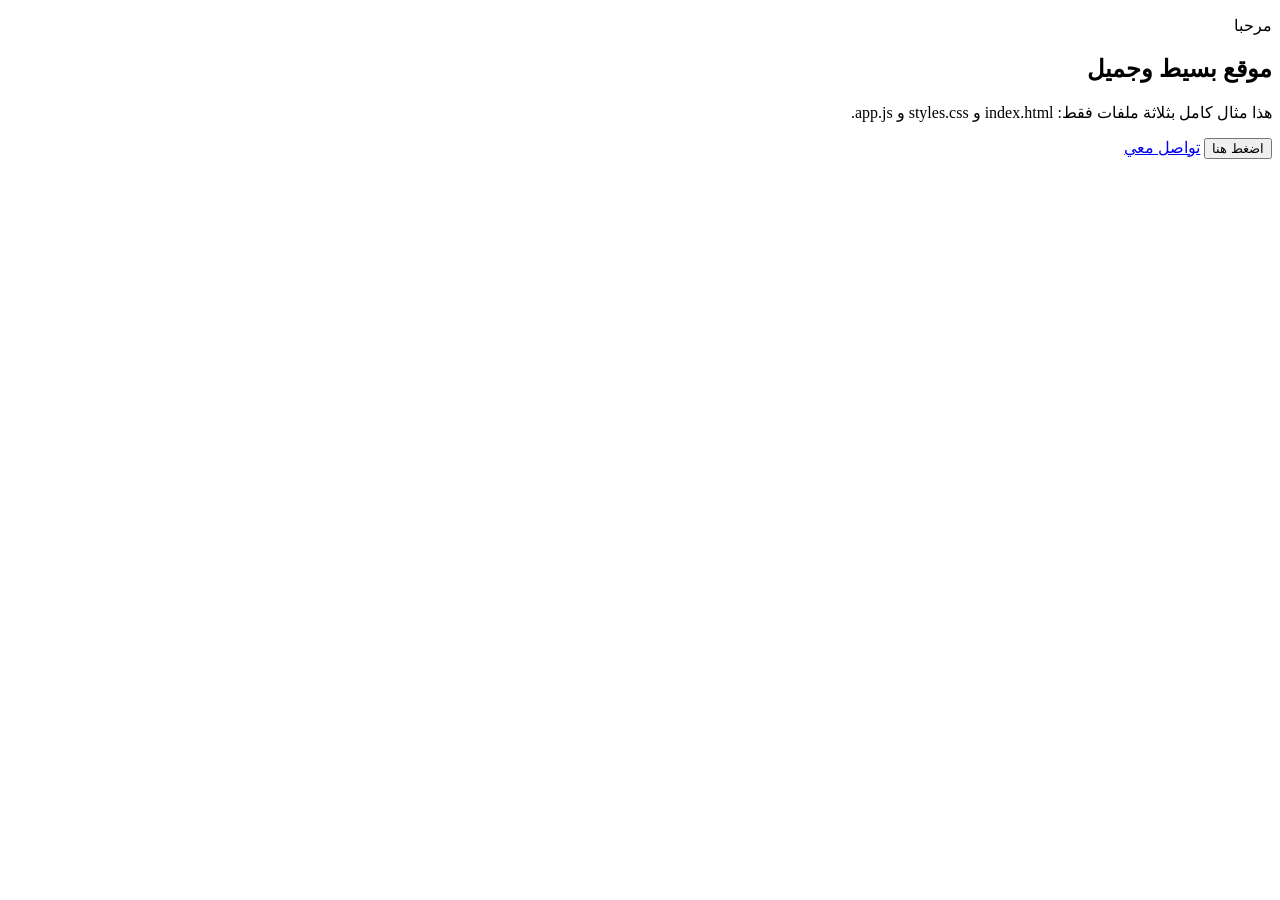
==== index.html @ a8698f6b "Update index.html" ====
<!doctype html>
<html lang="ar" dir="rtl">
<head>
  <meta charset="UTF-8" />
  <meta name="viewport" content="width=device-width, initial-scale=1.0" />
  <title>موقعي</title>
  <meta name="description" content="موقع بسيط وجميل بثلاثة ملفات فقط." />
  <link rel="stylesheet" href="styles.css" />
</head>
<body>
  <main class="container">
    <section class="card">
      <p class="tag">مرحبا</p>
      <h1>موقع بسيط وجميل</h1>
      <p class="text">هذا مثال كامل بثلاثة ملفات فقط: index.html و styles.css و app.js.</p>

      <div class="buttons">
        <button id="btn" class="btn">اضغط هنا</button>
        <a class="btn contact" href="mailto:hamzaabubaker1249@gmail.com?subject=رسالة%20من%20الموقع&body=مرحبا%2C%20أريد%20التواصل%20معك">تواصل معي</a>
      </div>

      <p id="output" class="output"></p>
    </section>
  </main>

  <script src="app.js"></script>
</body>
</html>
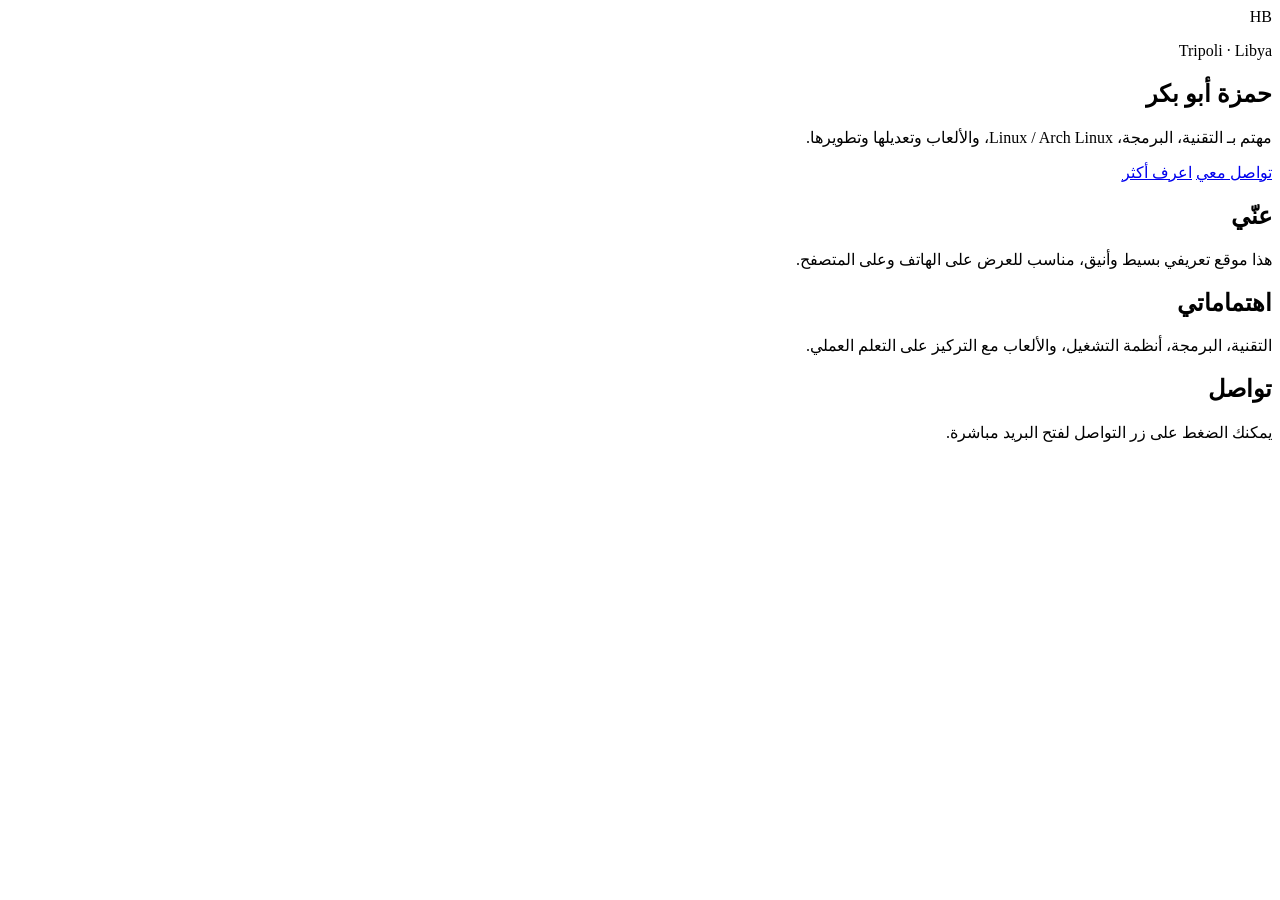
==== commit 807007a0: "Update index.html" ====
--- a/index.html
+++ b/index.html
@@ -2,24 +2,47 @@
 <html lang="ar" dir="rtl">
 <head>
   <meta charset="UTF-8" />
-  <meta name="viewport" content="width=device-width, initial-scale=1.0" />
-  <title>موقعي</title>
-  <meta name="description" content="موقع بسيط وجميل بثلاثة ملفات فقط." />
+  <meta name="viewport" content="width=device-width, initial-scale=1.0, viewport-fit=cover" />
+  <meta name="theme-color" content="#7c3aed" />
+  <meta name="apple-mobile-web-app-capable" content="yes" />
+  <meta name="apple-mobile-web-app-status-bar-style" content="black-translucent" />
+  <meta name="apple-mobile-web-app-title" content="Hamza" />
+  <link rel="manifest" href="manifest.json" />
   <link rel="stylesheet" href="styles.css" />
+  <title>حمزة أبو بكر</title>
+  <meta name="description" content="موقع شخصي أنيق وتعريفي عن حمزة أبو بكر، متجاوب ويعمل على الهاتف." />
 </head>
 <body>
-  <main class="container">
-    <section class="card">
-      <p class="tag">مرحبا</p>
-      <h1>موقع بسيط وجميل</h1>
-      <p class="text">هذا مثال كامل بثلاثة ملفات فقط: index.html و styles.css و app.js.</p>
+  <main class="page">
+    <section class="hero">
+      <div class="avatar">HB</div>
+      <p class="badge">Tripoli · Libya</p>
+      <h1>حمزة أبو بكر</h1>
+      <p class="subtitle">
+        مهتم بـ التقنية، البرمجة، Linux / Arch Linux، والألعاب وتعديلها وتطويرها.
+      </p>
 
-      <div class="buttons">
-        <button id="btn" class="btn">اضغط هنا</button>
-        <a class="btn contact" href="mailto:hamzaabubaker1249@gmail.com?subject=رسالة%20من%20الموقع&body=مرحبا%2C%20أريد%20التواصل%20معك">تواصل معي</a>
+      <div class="actions">
+        <a class="btn primary" href="mailto:your-email@example.com?subject=رسالة%20من%20الموقع">تواصل معي</a>
+        <a class="btn secondary" href="#about">اعرف أكثر</a>
       </div>
+    </section>
 
-      <p id="output" class="output"></p>
+    <section id="about" class="cards">
+      <article class="card">
+        <h2>عنّي</h2>
+        <p>هذا موقع تعريفي بسيط وأنيق، مناسب للعرض على الهاتف وعلى المتصفح.</p>
+      </article>
+
+      <article class="card">
+        <h2>اهتماماتي</h2>
+        <p>التقنية، البرمجة، أنظمة التشغيل، والألعاب مع التركيز على التعلم العملي.</p>
+      </article>
+
+      <article class="card">
+        <h2>تواصل</h2>
+        <p>يمكنك الضغط على زر التواصل لفتح البريد مباشرة.</p>
+      </article>
     </section>
   </main>
 
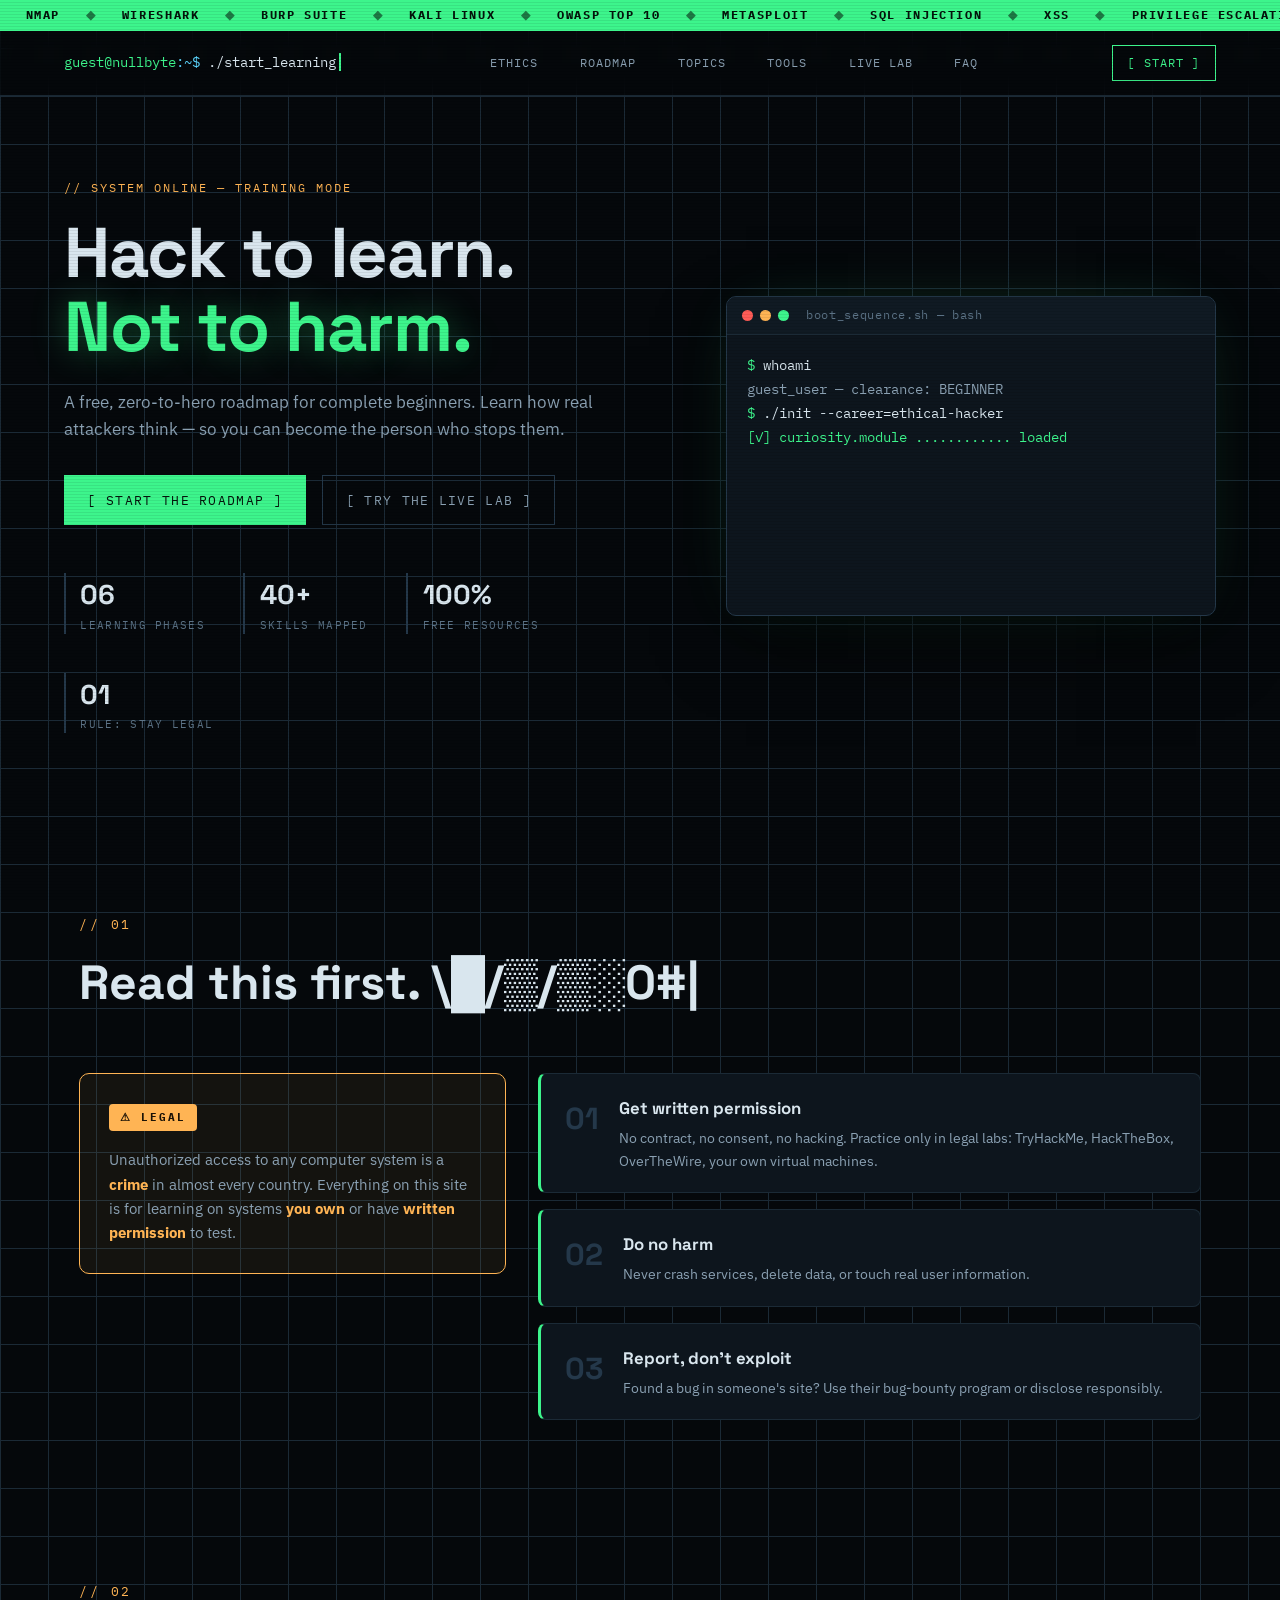
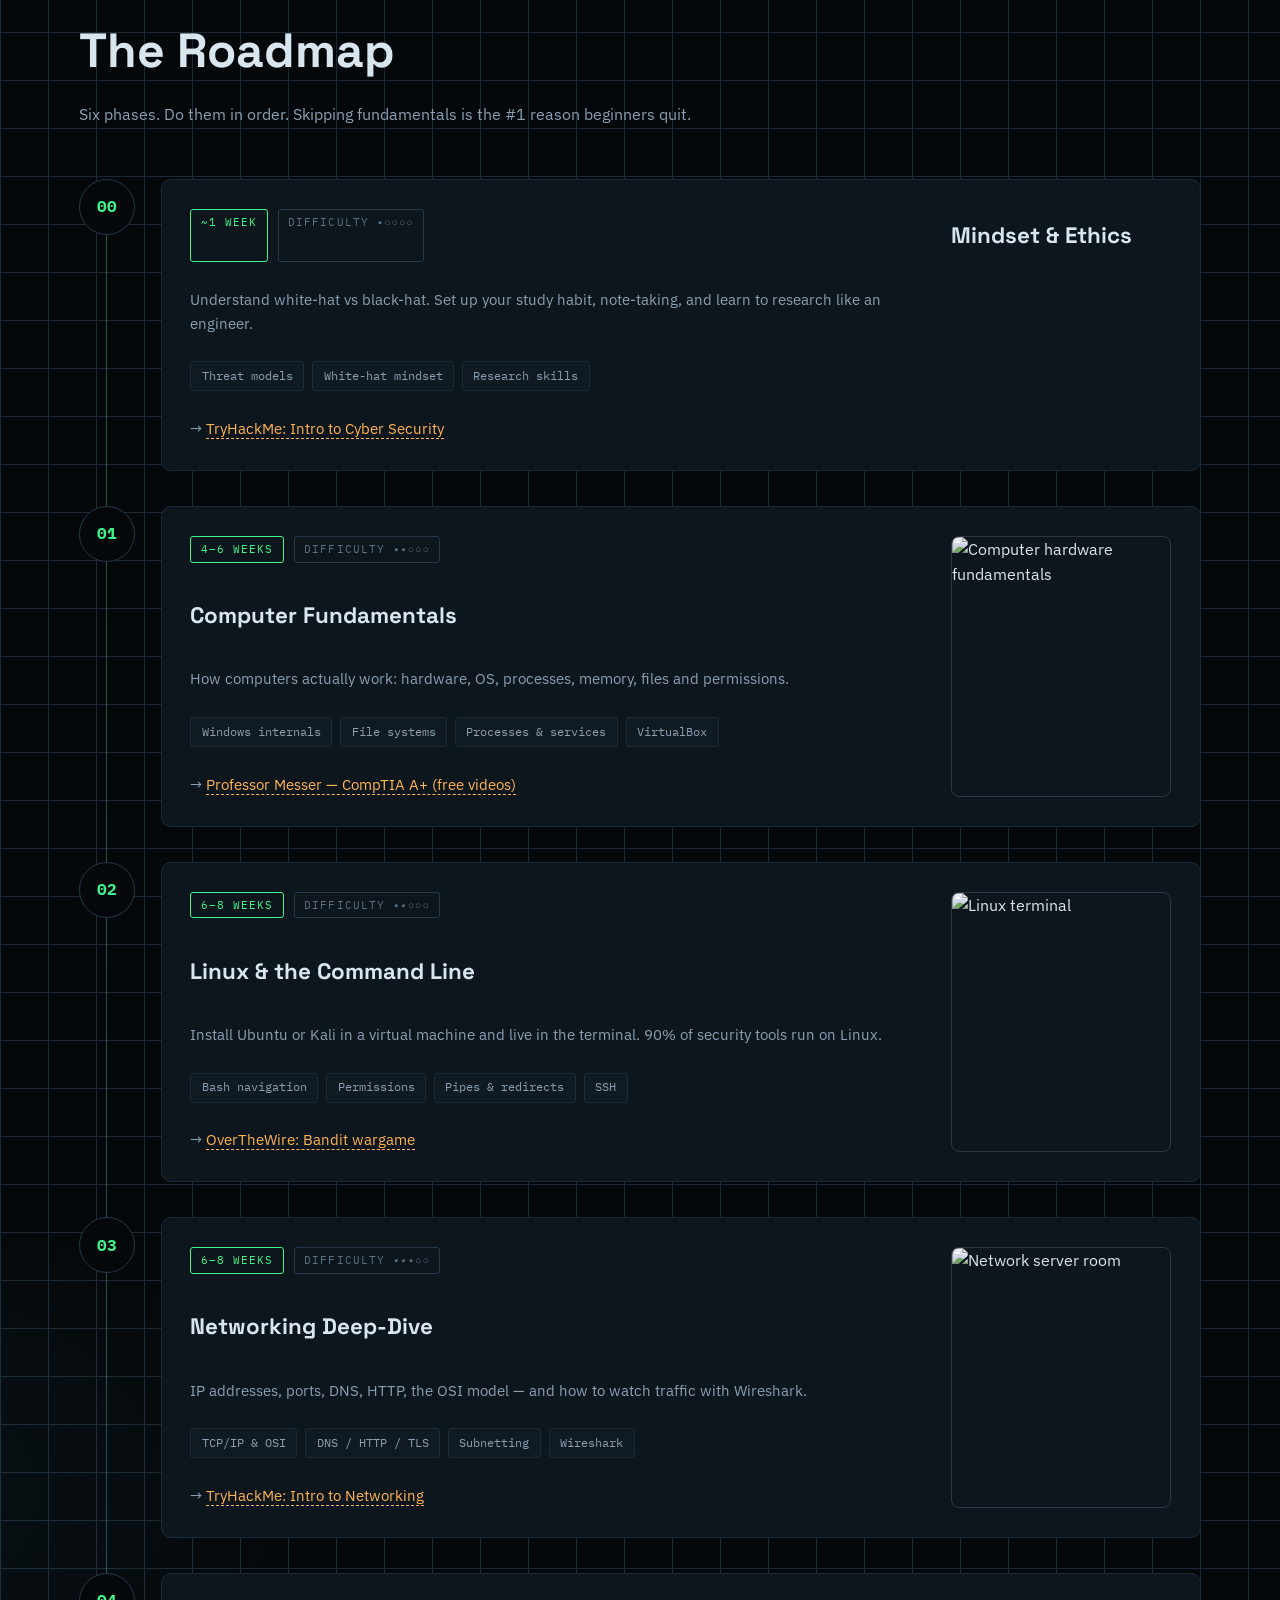
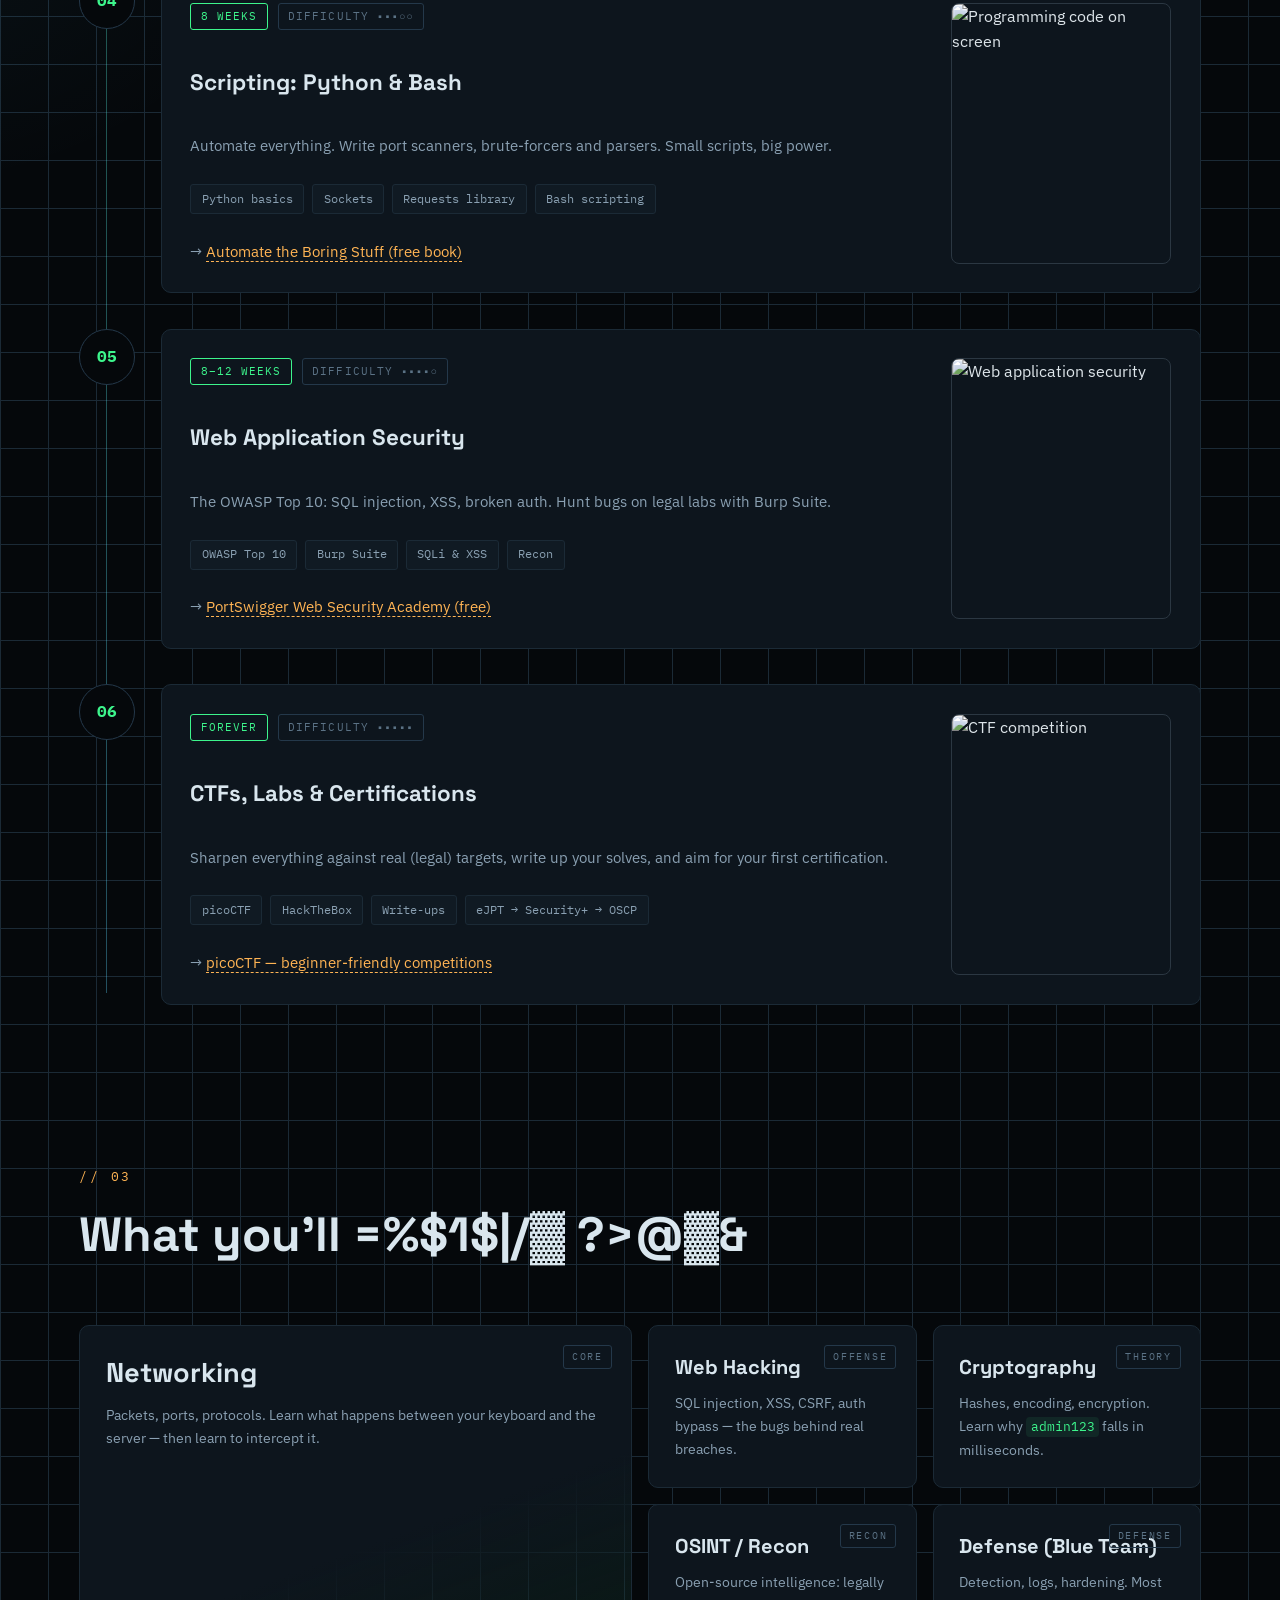
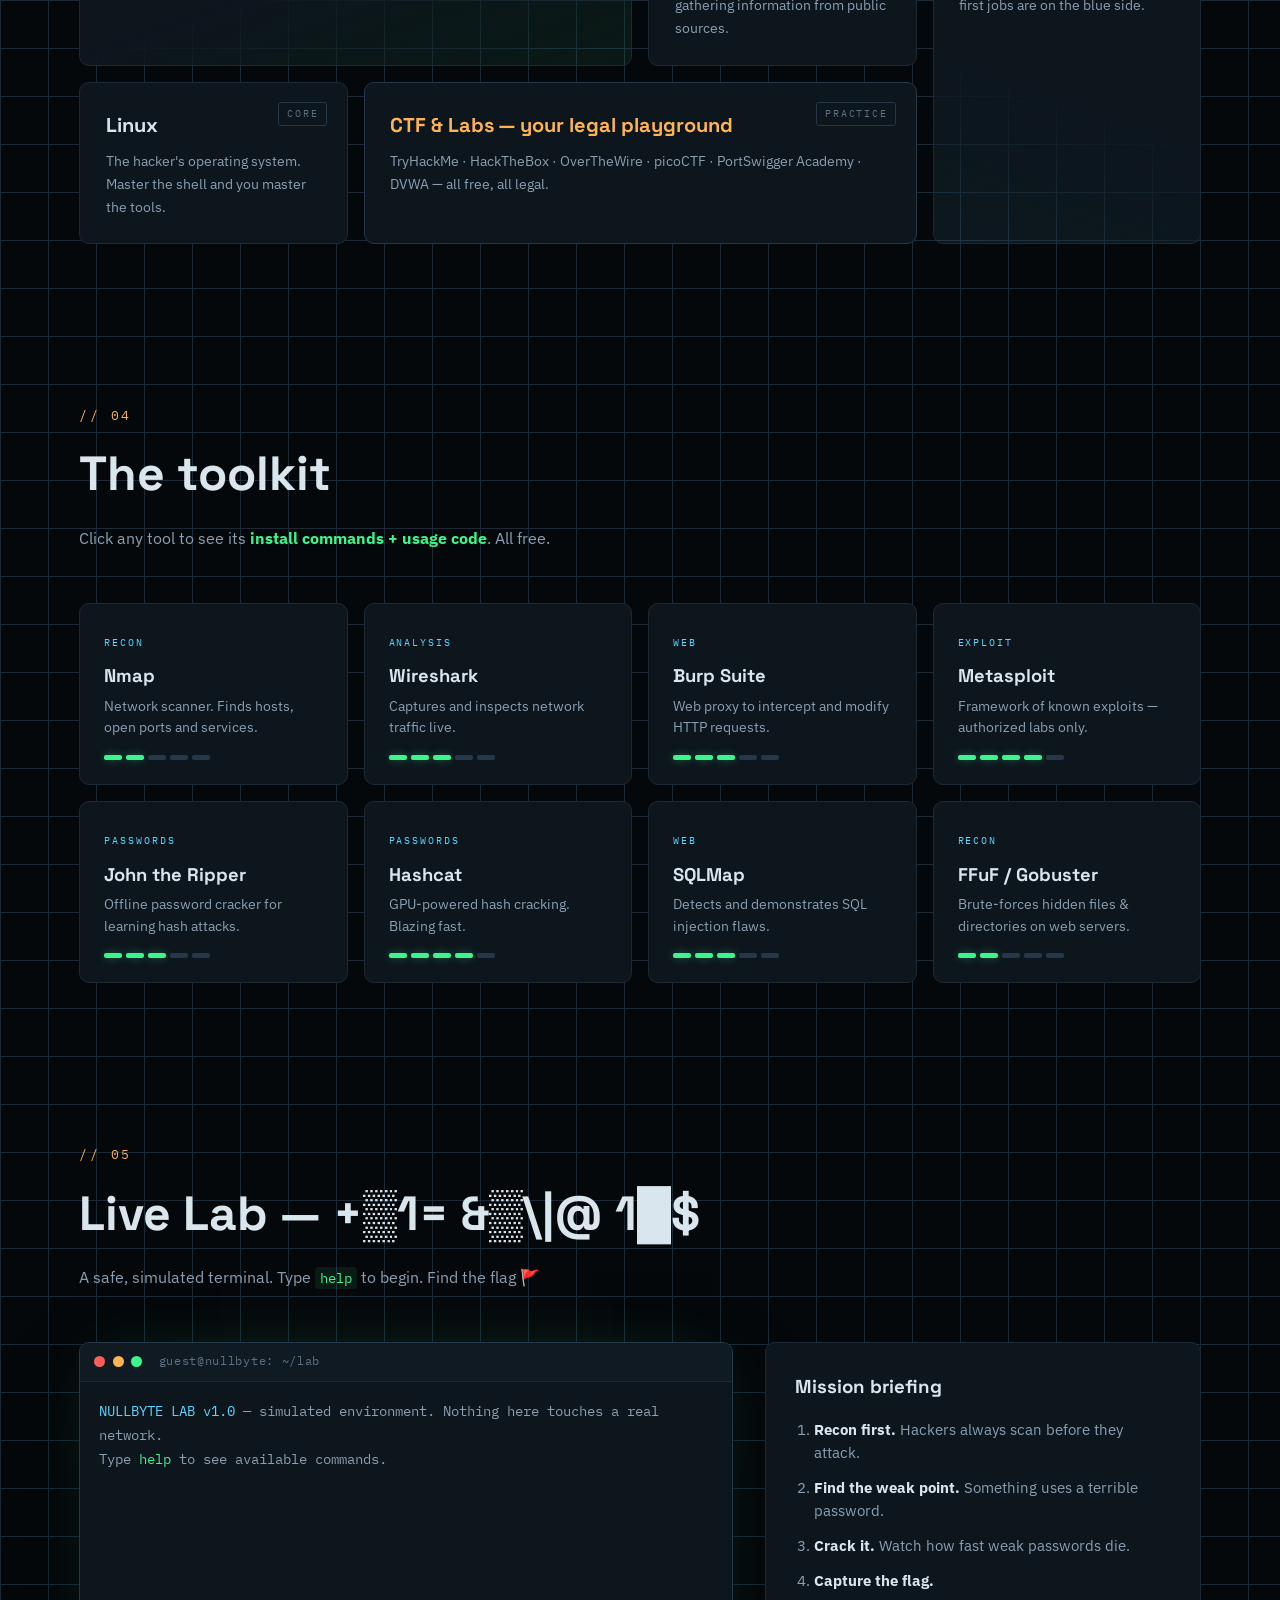
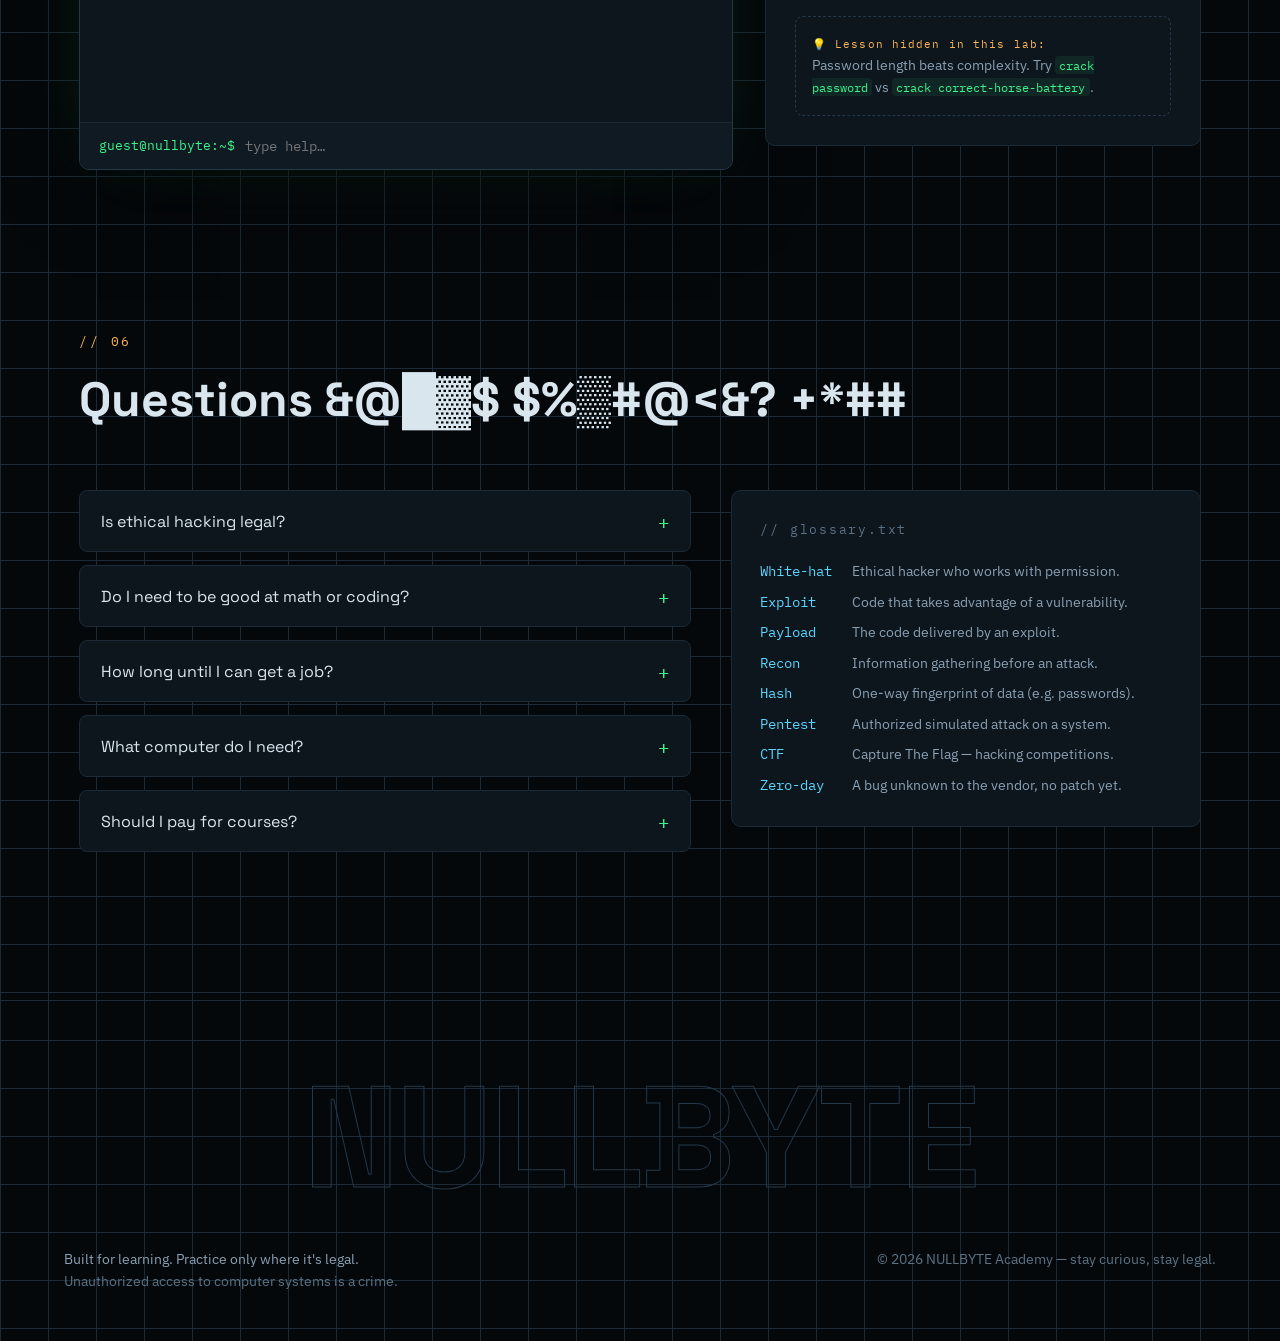
==== commit 4f03aa26: "Add files via upload" ====
--- a/index.html
+++ b/index.html
@@ -1,51 +1,407 @@
-<!doctype html>
-<html lang="ar" dir="rtl">
+
+<!DOCTYPE html>
+<html lang="en">
 <head>
-  <meta charset="UTF-8" />
-  <meta name="viewport" content="width=device-width, initial-scale=1.0, viewport-fit=cover" />
-  <meta name="theme-color" content="#7c3aed" />
-  <meta name="apple-mobile-web-app-capable" content="yes" />
-  <meta name="apple-mobile-web-app-status-bar-style" content="black-translucent" />
-  <meta name="apple-mobile-web-app-title" content="Hamza" />
-  <link rel="manifest" href="manifest.json" />
-  <link rel="stylesheet" href="styles.css" />
-  <title>حمزة أبو بكر</title>
-  <meta name="description" content="موقع شخصي أنيق وتعريفي عن حمزة أبو بكر، متجاوب ويعمل على الهاتف." />
+<meta charset="UTF-8" />
+<meta name="viewport" content="width=device-width, initial-scale=1.0" />
+<title>NULLBYTE // Ethical Hacking for Beginners</title>
+<meta name="description" content="A free, structured roadmap for beginners to learn ethical hacking — networking, Linux, scripting, web security, tools and CTFs." />
+<link rel="preconnect" href="https://fonts.googleapis.com" />
+<link rel="preconnect" href="https://fonts.gstatic.com" crossorigin />
+<link href="https://fonts.googleapis.com/css2?family=Space+Grotesk:wght@400;500;700&family=IBM+Plex+Mono:ital,wght@0,400;0,500;0,700;1,400&family=IBM+Plex+Sans:wght@400;500;600&display=swap" rel="stylesheet" />
+<link rel="stylesheet" href="style.css" />
 </head>
 <body>
-  <main class="page">
-    <section class="hero">
-      <div class="avatar">HB</div>
-      <p class="badge">Tripoli · Libya</p>
-      <h1>حمزة أبو بكر</h1>
-      <p class="subtitle">
-        مهتم بـ التقنية، البرمجة، Linux / Arch Linux، والألعاب وتعديلها وتطويرها.
+
+<div class="scanlines" aria-hidden="true"></div>
+
+<!-- ══ TICKER ══ -->
+<div class="ticker" aria-hidden="true">
+  <div class="ticker-track">
+    <span>NMAP</span><i>◆</i><span>WIRESHARK</span><i>◆</i><span>BURP SUITE</span><i>◆</i>
+    <span>KALI LINUX</span><i>◆</i><span>OWASP TOP 10</span><i>◆</i><span>METASPLOIT</span><i>◆</i>
+    <span>SQL INJECTION</span><i>◆</i><span>XSS</span><i>◆</i><span>PRIVILEGE ESCALATION</span><i>◆</i>
+    <span>RECON</span><i>◆</i><span>OSINT</span><i>◆</i><span>CTF</span><i>◆</i>
+    <span>NMAP</span><i>◆</i><span>WIRESHARK</span><i>◆</i><span>BURP SUITE</span><i>◆</i>
+    <span>KALI LINUX</span><i>◆</i><span>OWASP TOP 10</span><i>◆</i><span>METASPLOIT</span><i>◆</i>
+    <span>SQL INJECTION</span><i>◆</i><span>XSS</span><i>◆</i><span>PRIVILEGE ESCALATION</span><i>◆</i>
+    <span>RECON</span><i>◆</i><span>OSINT</span><i>◆</i><span>CTF</span><i>◆</i>
+  </div>
+</div>
+
+<!-- ══ NAV ══ -->
+<header class="nav" id="nav">
+  <a class="logo" href="#home">
+    <span class="logo-prompt">guest@nullbyte</span><span class="logo-colon">:~$</span>
+    <span class="logo-name">./start_learning</span>
+  </a>
+  <nav class="nav-links">
+    <a href="#ethics" data-spy>Ethics</a>
+    <a href="#roadmap" data-spy>Roadmap</a>
+    <a href="#topics" data-spy>Topics</a>
+    <a href="#tools" data-spy>Tools</a>
+    <a href="#lab" data-spy>Live Lab</a>
+    <a href="#faq" data-spy>FAQ</a>
+  </nav>
+  <a href="#roadmap" class="btn btn-small">[ START ]</a>
+</header>
+
+<main>
+
+<!-- ══ HERO ══ -->
+<section class="hero" id="home">
+  <div class="hero-grid">
+
+    <div class="hero-copy">
+      <p class="eyebrow reveal">// SYSTEM ONLINE — TRAINING MODE</p>
+      <h1 class="display">
+        <span class="scramble" data-text="Hack to learn.">Hack to learn.</span><br />
+        <span class="scramble accent-green" data-text="Not to harm.">Not to harm.</span>
+      </h1>
+      <p class="lede reveal">
+        A free, zero-to-hero roadmap for complete beginners. Learn how real
+        attackers think — so you can become the person who stops them.
       </p>
-
-      <div class="actions">
-        <a class="btn primary" href="mailto:your-email@example.com?subject=رسالة%20من%20الموقع">تواصل معي</a>
-        <a class="btn secondary" href="#about">اعرف أكثر</a>
-      </div>
-    </section>
-
-    <section id="about" class="cards">
-      <article class="card">
-        <h2>عنّي</h2>
-        <p>هذا موقع تعريفي بسيط وأنيق، مناسب للعرض على الهاتف وعلى المتصفح.</p>
-      </article>
-
-      <article class="card">
-        <h2>اهتماماتي</h2>
-        <p>التقنية، البرمجة، أنظمة التشغيل، والألعاب مع التركيز على التعلم العملي.</p>
-      </article>
-
-      <article class="card">
-        <h2>تواصل</h2>
-        <p>يمكنك الضغط على زر التواصل لفتح البريد مباشرة.</p>
-      </article>
-    </section>
-  </main>
-
-  <script src="app.js"></script>
+      <div class="hero-actions reveal">
+        <a href="#roadmap" class="btn btn-primary">[ START THE ROADMAP ]</a>
+        <a href="#lab" class="btn btn-ghost">[ TRY THE LIVE LAB ]</a>
+      </div>
+      <ul class="hero-stats reveal">
+        <li><b>06</b><span>learning phases</span></li>
+        <li><b>40+</b><span>skills mapped</span></li>
+        <li><b>100%</b><span>free resources</span></li>
+        <li><b>01</b><span>rule: stay legal</span></li>
+      </ul>
+    </div>
+
+    <div class="hero-terminal reveal">
+      <div class="term">
+        <div class="term-bar">
+          <span class="dot r"></span><span class="dot y"></span><span class="dot g"></span>
+          <span class="term-title">boot_sequence.sh — bash</span>
+        </div>
+        <div class="term-body" id="bootTerm" aria-live="polite"></div>
+      </div>
+    </div>
+
+  </div>
+</section>
+
+<!-- ══ ETHICS ══ -->
+<section class="section" id="ethics">
+  <header class="sec-head">
+    <p class="sec-num">// 01</p>
+    <h2 class="sec-title scramble-io" data-text="Read this first. Seriously.">Read this first. Seriously.</h2>
+  </header>
+
+  <div class="ethics-board reveal">
+    <div class="ethics-flag">
+      <span class="warn-badge">⚠ LEGAL</span>
+      <p>Unauthorized access to any computer system is a <b>crime</b> in almost every
+      country. Everything on this site is for learning on systems <b>you own</b> or
+      have <b>written permission</b> to test.</p>
+    </div>
+    <ol class="ethics-rules">
+      <li class="reveal">
+        <span class="rule-num">01</span>
+        <div><h3>Get written permission</h3>
+        <p>No contract, no consent, no hacking. Practice only in legal labs: TryHackMe, HackTheBox, OverTheWire, your own virtual machines.</p></div>
+      </li>
+      <li class="reveal">
+        <span class="rule-num">02</span>
+        <div><h3>Do no harm</h3>
+        <p>Never crash services, delete data, or touch real user information.</p></div>
+      </li>
+      <li class="reveal">
+        <span class="rule-num">03</span>
+        <div><h3>Report, don't exploit</h3>
+        <p>Found a bug in someone's site? Use their bug-bounty program or disclose responsibly.</p></div>
+      </li>
+    </ol>
+  </div>
+</section>
+
+<!-- ══ ROADMAP ══ -->
+<section class="section" id="roadmap">
+  <header class="sec-head">
+    <p class="sec-num">// 02</p>
+    <h2 class="sec-title scramble-io" data-text="The Roadmap">The Roadmap</h2>
+    <p class="sec-sub">Six phases. Do them in order. Skipping fundamentals is the #1 reason beginners quit.</p>
+  </header>
+
+  <div class="phases">
+
+    <article class="phase reveal">
+      <div class="phase-rail"><span class="phase-node">00</span></div>
+      <div class="phase-card">
+        <div class="phase-meta"><span class="chip">~1 week</span><span class="chip chip-dim">difficulty ▪○○○○</span></div>
+        <h3>Mindset &amp; Ethics</h3>
+        <p>Understand white-hat vs black-hat. Set up your study habit, note-taking, and learn to research like an engineer.</p>
+        <ul class="skills"><li>Threat models</li><li>White-hat mindset</li><li>Research skills</li></ul>
+        <p class="res">→ <a href="https://tryhackme.com" target="_blank" rel="noopener">TryHackMe: Intro to Cyber Security</a></p>
+      </div>
+    </article>
+
+    <article class="phase reveal">
+      <div class="phase-rail"><span class="phase-node">01</span></div>
+      <div class="phase-card">
+        <img class="phase-img" src="https://picsum.photos/seed/computer-fundamentals-hardware/640/400" alt="Computer hardware fundamentals" loading="lazy" />
+        <div class="phase-meta"><span class="chip">4–6 weeks</span><span class="chip chip-dim">difficulty ▪▪○○○</span></div>
+        <h3>Computer Fundamentals</h3>
+        <p>How computers actually work: hardware, OS, processes, memory, files and permissions.</p>
+        <ul class="skills"><li>Windows internals</li><li>File systems</li><li>Processes &amp; services</li><li>VirtualBox</li></ul>
+        <p class="res">→ <a href="https://professormesser.com" target="_blank" rel="noopener">Professor Messer — CompTIA A+ (free videos)</a></p>
+      </div>
+    </article>
+
+    <article class="phase reveal">
+      <div class="phase-rail"><span class="phase-node">02</span></div>
+      <div class="phase-card">
+        <img class="phase-img" src="https://picsum.photos/seed/linux-terminal-green/640/400" alt="Linux terminal" loading="lazy" />
+        <div class="phase-meta"><span class="chip">6–8 weeks</span><span class="chip chip-dim">difficulty ▪▪○○○</span></div>
+        <h3>Linux &amp; the Command Line</h3>
+        <p>Install Ubuntu or Kali in a virtual machine and live in the terminal. 90% of security tools run on Linux.</p>
+        <ul class="skills"><li>Bash navigation</li><li>Permissions</li><li>Pipes &amp; redirects</li><li>SSH</li></ul>
+        <p class="res">→ <a href="https://overthewire.org/wargames/bandit/" target="_blank" rel="noopener">OverTheWire: Bandit wargame</a></p>
+      </div>
+    </article>
+
+    <article class="phase reveal">
+      <div class="phase-rail"><span class="phase-node">03</span></div>
+      <div class="phase-card">
+        <img class="phase-img" src="https://picsum.photos/seed/network-server-room-cables/640/400" alt="Network server room" loading="lazy" />
+        <div class="phase-meta"><span class="chip">6–8 weeks</span><span class="chip chip-dim">difficulty ▪▪▪○○</span></div>
+        <h3>Networking Deep-Dive</h3>
+        <p>IP addresses, ports, DNS, HTTP, the OSI model — and how to watch traffic with Wireshark.</p>
+        <ul class="skills"><li>TCP/IP &amp; OSI</li><li>DNS / HTTP / TLS</li><li>Subnetting</li><li>Wireshark</li></ul>
+        <p class="res">→ <a href="https://tryhackme.com/room/introtonetworking" target="_blank" rel="noopener">TryHackMe: Intro to Networking</a></p>
+      </div>
+    </article>
+
+    <article class="phase reveal">
+      <div class="phase-rail"><span class="phase-node">04</span></div>
+      <div class="phase-card">
+        <img class="phase-img" src="https://picsum.photos/seed/python-code-screen-dark/640/400" alt="Programming code on screen" loading="lazy" />
+        <div class="phase-meta"><span class="chip">8 weeks</span><span class="chip chip-dim">difficulty ▪▪▪○○</span></div>
+        <h3>Scripting: Python &amp; Bash</h3>
+        <p>Automate everything. Write port scanners, brute-forcers and parsers. Small scripts, big power.</p>
+        <ul class="skills"><li>Python basics</li><li>Sockets</li><li>Requests library</li><li>Bash scripting</li></ul>
+        <p class="res">→ <a href="https://automatetheboringstuff.com" target="_blank" rel="noopener">Automate the Boring Stuff (free book)</a></p>
+      </div>
+    </article>
+
+    <article class="phase reveal">
+      <div class="phase-rail"><span class="phase-node">05</span></div>
+      <div class="phase-card">
+        <img class="phase-img" src="https://picsum.photos/seed/web-security-code-lock/640/400" alt="Web application security" loading="lazy" />
+        <div class="phase-meta"><span class="chip">8–12 weeks</span><span class="chip chip-dim">difficulty ▪▪▪▪○</span></div>
+        <h3>Web Application Security</h3>
+        <p>The OWASP Top 10: SQL injection, XSS, broken auth. Hunt bugs on legal labs with Burp Suite.</p>
+        <ul class="skills"><li>OWASP Top 10</li><li>Burp Suite</li><li>SQLi &amp; XSS</li><li>Recon</li></ul>
+        <p class="res">→ <a href="https://portswigger.net/web-security" target="_blank" rel="noopener">PortSwigger Web Security Academy (free)</a></p>
+      </div>
+    </article>
+
+    <article class="phase reveal">
+      <div class="phase-rail"><span class="phase-node">06</span></div>
+      <div class="phase-card">
+        <img class="phase-img" src="https://picsum.photos/seed/ctf-hacking-competition/640/400" alt="CTF competition" loading="lazy" />
+        <div class="phase-meta"><span class="chip">forever</span><span class="chip chip-dim">difficulty ▪▪▪▪▪</span></div>
+        <h3>CTFs, Labs &amp; Certifications</h3>
+        <p>Sharpen everything against real (legal) targets, write up your solves, and aim for your first certification.</p>
+        <ul class="skills"><li>picoCTF</li><li>HackTheBox</li><li>Write-ups</li><li>eJPT → Security+ → OSCP</li></ul>
+        <p class="res">→ <a href="https://picoctf.org" target="_blank" rel="noopener">picoCTF — beginner-friendly competitions</a></p>
+      </div>
+    </article>
+
+  </div>
+</section>
+
+<!-- ══ TOPICS ══ -->
+<section class="section" id="topics">
+  <header class="sec-head">
+    <p class="sec-num">// 03</p>
+    <h2 class="sec-title scramble-io" data-text="What you'll actually learn">What you'll actually learn</h2>
+  </header>
+
+  <div class="topics-grid">
+    <article class="topic t-net reveal">
+      <h3>Networking</h3>
+      <p>Packets, ports, protocols. Learn what happens between your keyboard and the server — then learn to intercept it.</p>
+      <span class="topic-tag">CORE</span>
+    </article>
+    <article class="topic t-linux reveal">
+      <h3>Linux</h3>
+      <p>The hacker's operating system. Master the shell and you master the tools.</p>
+      <span class="topic-tag">CORE</span>
+    </article>
+    <article class="topic t-web reveal">
+      <h3>Web Hacking</h3>
+      <p>SQL injection, XSS, CSRF, auth bypass — the bugs behind real breaches.</p>
+      <span class="topic-tag">OFFENSE</span>
+    </article>
+    <article class="topic t-crypto reveal">
+      <h3>Cryptography</h3>
+      <p>Hashes, encoding, encryption. Learn why <code>admin123</code> falls in milliseconds.</p>
+      <span class="topic-tag">THEORY</span>
+    </article>
+    <article class="topic t-osint reveal">
+      <h3>OSINT / Recon</h3>
+      <p>Open-source intelligence: legally gathering information from public sources.</p>
+      <span class="topic-tag">RECON</span>
+    </article>
+    <article class="topic t-blue reveal">
+      <h3>Defense (Blue Team)</h3>
+      <p>Detection, logs, hardening. Most first jobs are on the blue side.</p>
+      <span class="topic-tag">DEFENSE</span>
+    </article>
+    <article class="topic t-ctf reveal">
+      <h3>CTF &amp; Labs — your legal playground</h3>
+      <p>TryHackMe · HackTheBox · OverTheWire · picoCTF · PortSwigger Academy · DVWA — all free, all legal.</p>
+      <span class="topic-tag">PRACTICE</span>
+    </article>
+  </div>
+</section>
+
+<!-- ══ TOOLS (clickable → opens code modal) ══ -->
+<section class="section" id="tools">
+  <header class="sec-head">
+    <p class="sec-num">// 04</p>
+    <h2 class="sec-title scramble-io" data-text="The toolkit">The toolkit</h2>
+    <p class="sec-sub">Click any tool to see its <b>install commands + usage code</b>. All free.</p>
+  </header>
+
+  <div class="tools-grid">
+    <article class="tool reveal" data-tool="nmap" role="button" tabindex="0"><span class="tool-cat">RECON</span><h3>Nmap</h3><p>Network scanner. Finds hosts, open ports and services.</p><div class="diff"><i class="on"></i><i class="on"></i><i></i><i></i><i></i></div><span class="tool-hint">VIEW CODE →</span></article>
+    <article class="tool reveal" data-tool="wireshark" role="button" tabindex="0"><span class="tool-cat">ANALYSIS</span><h3>Wireshark</h3><p>Captures and inspects network traffic live.</p><div class="diff"><i class="on"></i><i class="on"></i><i class="on"></i><i></i><i></i></div><span class="tool-hint">VIEW CODE →</span></article>
+    <article class="tool reveal" data-tool="burpsuite" role="button" tabindex="0"><span class="tool-cat">WEB</span><h3>Burp Suite</h3><p>Web proxy to intercept and modify HTTP requests.</p><div class="diff"><i class="on"></i><i class="on"></i><i class="on"></i><i></i><i></i></div><span class="tool-hint">VIEW CODE →</span></article>
+    <article class="tool reveal" data-tool="metasploit" role="button" tabindex="0"><span class="tool-cat">EXPLOIT</span><h3>Metasploit</h3><p>Framework of known exploits — authorized labs only.</p><div class="diff"><i class="on"></i><i class="on"></i><i class="on"></i><i class="on"></i><i></i></div><span class="tool-hint">VIEW CODE →</span></article>
+    <article class="tool reveal" data-tool="john" role="button" tabindex="0"><span class="tool-cat">PASSWORDS</span><h3>John the Ripper</h3><p>Offline password cracker for learning hash attacks.</p><div class="diff"><i class="on"></i><i class="on"></i><i class="on"></i><i></i><i></i></div><span class="tool-hint">VIEW CODE →</span></article>
+    <article class="tool reveal" data-tool="hashcat" role="button" tabindex="0"><span class="tool-cat">PASSWORDS</span><h3>Hashcat</h3><p>GPU-powered hash cracking. Blazing fast.</p><div class="diff"><i class="on"></i><i class="on"></i><i class="on"></i><i class="on"></i><i></i></div><span class="tool-hint">VIEW CODE →</span></article>
+    <article class="tool reveal" data-tool="sqlmap" role="button" tabindex="0"><span class="tool-cat">WEB</span><h3>SQLMap</h3><p>Detects and demonstrates SQL injection flaws.</p><div class="diff"><i class="on"></i><i class="on"></i><i class="on"></i><i></i><i></i></div><span class="tool-hint">VIEW CODE →</span></article>
+    <article class="tool reveal" data-tool="ffuf" role="button" tabindex="0"><span class="tool-cat">RECON</span><h3>FFuF / Gobuster</h3><p>Brute-forces hidden files &amp; directories on web servers.</p><div class="diff"><i class="on"></i><i class="on"></i><i></i><i></i><i></i></div><span class="tool-hint">VIEW CODE →</span></article>
+  </div>
+</section>
+
+<!-- ══ TOOL CODE MODAL ══ -->
+<div class="modal" id="toolModal" aria-hidden="true">
+  <div class="modal-backdrop" data-close></div>
+  <div class="modal-panel" role="dialog" aria-modal="true" aria-labelledby="modalTitle">
+    <div class="term-bar">
+      <span class="dot r"></span><span class="dot y"></span><span class="dot g"></span>
+      <span class="term-title" id="modalFile">tool.sh</span>
+      <button class="modal-x" data-close aria-label="Close">✕</button>
+    </div>
+    <div class="modal-head">
+      <span class="tool-cat" id="modalCat"></span>
+      <h3 id="modalTitle"></h3>
+      <p id="modalDesc"></p>
+    </div>
+    <div class="modal-legal">⚠ Use only on systems you own or have written permission to test.</div>
+    <div class="modal-code-wrap">
+      <button class="copy-btn" id="copyBtn">[ COPY ]</button>
+      <pre class="modal-code"><code id="modalCode"></code></pre>
+    </div>
+    <div class="modal-foot">// practice labs: TryHackMe · HackTheBox · DVWA · PortSwigger Academy</div>
+  </div>
+</div>
+
+<!-- ══ LIVE LAB ══ -->
+<section class="section" id="lab">
+  <header class="sec-head">
+    <p class="sec-num">// 05</p>
+    <h2 class="sec-title scramble-io" data-text="Live Lab — your first CTF">Live Lab — your first CTF</h2>
+    <p class="sec-sub">A safe, simulated terminal. Type <code>help</code> to begin. Find the flag 🚩</p>
+  </header>
+
+  <div class="lab-grid">
+    <div class="term lab-term reveal">
+      <div class="term-bar">
+        <span class="dot r"></span><span class="dot y"></span><span class="dot g"></span>
+        <span class="term-title">guest@nullbyte: ~/lab</span>
+      </div>
+      <div class="term-body lab-body" id="labOut"></div>
+      <form class="lab-input" id="labForm">
+        <span class="prompt">guest@nullbyte:~$</span>
+        <input id="labCmd" type="text" autocomplete="off" spellcheck="false" aria-label="terminal command input" placeholder="type help…" />
+      </form>
+    </div>
+
+    <aside class="lab-notes reveal">
+      <h3>Mission briefing</h3>
+      <ol>
+        <li><b>Recon first.</b> Hackers always scan before they attack.</li>
+        <li><b>Find the weak point.</b> Something uses a terrible password.</li>
+        <li><b>Crack it.</b> Watch how fast weak passwords die.</li>
+        <li><b>Capture the flag.</b></li>
+      </ol>
+      <div class="lab-tip">
+        <span>💡 Lesson hidden in this lab:</span>
+        <p>Password length beats complexity. Try <code>crack password</code> vs <code>crack correct-horse-battery</code>.</p>
+      </div>
+    </aside>
+  </div>
+</section>
+
+<!-- ══ FAQ + GLOSSARY ══ -->
+<section class="section" id="faq">
+  <header class="sec-head">
+    <p class="sec-num">// 06</p>
+    <h2 class="sec-title scramble-io" data-text="Questions every beginner asks">Questions every beginner asks</h2>
+  </header>
+
+  <div class="faq-grid">
+    <div class="faq-list">
+      <div class="faq-item reveal">
+        <button class="faq-q" aria-expanded="false">Is ethical hacking legal?<span class="faq-x">+</span></button>
+        <div class="faq-a"><p>Yes — when you have permission. Attacking systems without written authorization is illegal everywhere. Stick to labs like TryHackMe and your own VMs.</p></div>
+      </div>
+      <div class="faq-item reveal">
+        <button class="faq-q" aria-expanded="false">Do I need to be good at math or coding?<span class="faq-x">+</span></button>
+        <div class="faq-a"><p>No heavy math. You'll need <em>some</em> scripting eventually (Python), but you can start phases 0–3 with zero coding.</p></div>
+      </div>
+      <div class="faq-item reveal">
+        <button class="faq-q" aria-expanded="false">How long until I can get a job?<span class="faq-x">+</span></button>
+        <div class="faq-a"><p>Realistically 1–3 years of consistent study. Certifications (Security+, eJPT) and CTF write-ups speed this up.</p></div>
+      </div>
+      <div class="faq-item reveal">
+        <button class="faq-q" aria-expanded="false">What computer do I need?<span class="faq-x">+</span></button>
+        <div class="faq-a"><p>Any machine with 8GB+ RAM can run Kali Linux in a virtual machine. Old laptops are perfect for home labs.</p></div>
+      </div>
+      <div class="faq-item reveal">
+        <button class="faq-q" aria-expanded="false">Should I pay for courses?<span class="faq-x">+</span></button>
+        <div class="faq-a"><p>Not at first. TryHackMe, PortSwigger Academy, OverTheWire and picoCTF are free and excellent.</p></div>
+      </div>
+    </div>
+
+    <div class="glossary reveal">
+      <h3>// glossary.txt</h3>
+      <dl>
+        <dt>White-hat</dt><dd>Ethical hacker who works with permission.</dd>
+        <dt>Exploit</dt><dd>Code that takes advantage of a vulnerability.</dd>
+        <dt>Payload</dt><dd>The code delivered by an exploit.</dd>
+        <dt>Recon</dt><dd>Information gathering before an attack.</dd>
+        <dt>Hash</dt><dd>One-way fingerprint of data (e.g. passwords).</dd>
+        <dt>Pentest</dt><dd>Authorized simulated attack on a system.</dd>
+        <dt>CTF</dt><dd>Capture The Flag — hacking competitions.</dd>
+        <dt>Zero-day</dt><dd>A bug unknown to the vendor, no patch yet.</dd>
+      </dl>
+    </div>
+  </div>
+</section>
+
+</main>
+
+<!-- ══ FOOTER ══ -->
+<footer class="footer">
+  <p class="footer-word display" aria-hidden="true">NULLBYTE</p>
+  <div class="footer-row">
+    <p>Built for learning. Practice only where it's legal.<br/>
+    <span class="dim">Unauthorized access to computer systems is a crime.</span></p>
+    <p class="dim">© <span id="year"></span> NULLBYTE Academy — stay curious, stay legal.</p>
+  </div>
+</footer>
+
+<script src="script.js"></script>
 </body>
 </html>
--- a/style.css
+++ b/style.css
@@ -0,0 +1,270 @@
+/* ═══════════ TOKENS ═══════════ */
+:root{
+    --bg0:#05080b; --bg1:#0a1118; --panel:#0d151d; --panel2:#101a23;
+    --line:#1b2a36; --line2:#24384a;
+    --txt:#d9e6ee; --dim:#8aa0b2; --faint:#5b7285;
+    --green:#3df58c; --green-glow:rgba(61,245,140,.35);
+    --amber:#ffb454; --cyan:#5cd6ff; --red:#ff5c57;
+    --mono:'IBM Plex Mono',monospace;
+    --disp:'Space Grotesk',sans-serif;
+    --body:'IBM Plex Sans',sans-serif;
+}
+*{margin:0;padding:0;box-sizing:border-box}
+html{scroll-behavior:smooth}
+body{
+    background:var(--bg0);color:var(--txt);font-family:var(--body);
+    line-height:1.6;overflow-x:hidden;
+    background-image:
+    radial-gradient(900px 500px at 85% -5%, rgba(61,245,140,.06), transparent 60%),
+    radial-gradient(700px 500px at -10% 40%, rgba(92,214,255,.05), transparent 60%),
+    linear-gradient(var(--line) 1px, transparent 1px),
+    linear-gradient(90deg, var(--line) 1px, transparent 1px);
+    background-size:auto,auto,48px 48px,48px 48px;
+}
+::selection{background:var(--green);color:#04140b}
+::-webkit-scrollbar{width:10px}
+::-webkit-scrollbar-track{background:var(--bg0)}
+::-webkit-scrollbar-thumb{background:var(--line2);border-radius:5px}
+::-webkit-scrollbar-thumb:hover{background:var(--green)}
+.scanlines{position:fixed;inset:0;pointer-events:none;z-index:99;opacity:.5;
+    background:repeating-linear-gradient(0deg,rgba(0,0,0,.14) 0 1px,transparent 1px 3px);}
+
+    /* ═══════════ TICKER ═══════════ */
+    .ticker{background:var(--green);color:#04140b;overflow:hidden;white-space:nowrap;
+        font-family:var(--mono);font-weight:700;font-size:.72rem;letter-spacing:.14em;padding:.4rem 0}
+        .ticker-track{display:inline-flex;gap:1.6rem;animation:tick 32s linear infinite;padding-left:1.6rem}
+        .ticker i{font-style:normal;opacity:.55}
+        @keyframes tick{to{transform:translateX(-50%)}}
+
+        /* ═══════════ NAV ═══════════ */
+        .nav{position:sticky;top:0;z-index:50;display:flex;align-items:center;justify-content:space-between;
+            gap:1rem;padding:.85rem 5vw;border-bottom:1px solid var(--line);
+            background:rgba(5,8,11,.7);backdrop-filter:blur(10px);transition:background .3s}
+            .nav.scrolled{background:rgba(5,8,11,.94)}
+            .logo{font-family:var(--mono);font-size:.85rem;text-decoration:none;color:var(--txt)}
+            .logo-prompt{color:var(--green)} .logo-colon{color:var(--cyan)}
+            .logo-name{border-right:2px solid var(--green);padding-right:3px;animation:blink 1.1s steps(1) infinite}
+            @keyframes blink{50%{border-color:transparent}}
+            .nav-links{display:flex;gap:1.6rem}
+            .nav-links a{color:var(--dim);text-decoration:none;font-family:var(--mono);font-size:.78rem;
+                letter-spacing:.08em;text-transform:uppercase;transition:color .25s}
+                .nav-links a::before{content:'> ';color:var(--green);opacity:0;transition:opacity .25s}
+                .nav-links a:hover,.nav-links a.active{color:var(--green)}
+                .nav-links a:hover::before,.nav-links a.active::before{opacity:1}
+
+                /* ═══════════ BUTTONS ═══════════ */
+                .btn{display:inline-block;font-family:var(--mono);font-size:.82rem;letter-spacing:.1em;
+                    text-decoration:none;padding:.85rem 1.4rem;border:1px solid var(--green);color:var(--green);
+                    transition:transform .2s,background .2s,color .2s,box-shadow .2s;text-transform:uppercase}
+                    .btn:hover{background:var(--green);color:#04140b;transform:translateY(-2px);
+                        box-shadow:0 10px 30px -8px var(--green-glow)}
+                        .btn-primary{background:var(--green);color:#04140b}
+                        .btn-primary:hover{background:#5cffa4}
+                        .btn-ghost{border-color:var(--line2);color:var(--dim)}
+                        .btn-ghost:hover{background:transparent;border-color:var(--cyan);color:var(--cyan);box-shadow:none}
+                        .btn-small{padding:.5rem .9rem;font-size:.72rem}
+
+                        /* ═══════════ HERO ═══════════ */
+                        .hero{padding:7vh 5vw 9vh;min-height:82vh;display:flex;align-items:center}
+                        .hero-grid{display:grid;grid-template-columns:1.1fr .9fr;gap:4rem;align-items:center;width:100%;max-width:1250px;margin:0 auto}
+                        .eyebrow{font-family:var(--mono);color:var(--amber);font-size:.78rem;letter-spacing:.16em;margin-bottom:1.2rem}
+                        .display{font-family:var(--disp);font-weight:700;font-size:clamp(2.6rem,5.6vw,4.4rem);line-height:1.04;letter-spacing:-.02em}
+                        .accent-green{color:var(--green);text-shadow:0 0 34px var(--green-glow)}
+                        .lede{color:var(--dim);font-size:1.08rem;max-width:34rem;margin:1.5rem 0 2rem}
+                        .hero-actions{display:flex;gap:1rem;flex-wrap:wrap}
+                        .hero-stats{display:flex;gap:2.4rem;list-style:none;margin-top:3rem;flex-wrap:wrap}
+                        .hero-stats li{display:flex;flex-direction:column;border-left:2px solid var(--line2);padding-left:.9rem;transition:border-color .3s}
+                        .hero-stats li:hover{border-color:var(--green)}
+                        .hero-stats b{font-family:var(--disp);font-size:1.7rem}
+                        .hero-stats span{font-family:var(--mono);font-size:.68rem;letter-spacing:.12em;text-transform:uppercase;color:var(--faint)}
+
+                        /* ═══════════ TERMINAL ═══════════ */
+                        .term{background:var(--panel);border:1px solid var(--line2);border-radius:10px;overflow:hidden;
+                            box-shadow:0 30px 80px -20px rgba(0,0,0,.7),0 0 60px -30px var(--green-glow);
+                            font-family:var(--mono);font-size:.86rem}
+                            .term-bar{display:flex;align-items:center;gap:.45rem;padding:.6rem .9rem;background:var(--panel2);border-bottom:1px solid var(--line)}
+                            .dot{width:11px;height:11px;border-radius:50%}
+                            .dot.r{background:var(--red)}.dot.y{background:var(--amber)}.dot.g{background:var(--green)}
+                            .term-title{margin-left:.6rem;color:var(--faint);font-size:.72rem;letter-spacing:.06em}
+                            .term-body{padding:1.1rem 1.2rem;min-height:280px;line-height:1.75}
+                            .tl-cmd{color:var(--txt)} .tl-cmd::before{content:'$ ';color:var(--green)}
+                            .tl-out{color:var(--dim)} .tl-ok{color:var(--green)} .tl-warn{color:var(--amber)} .tl-hi{color:var(--cyan)}
+                            .cursor{display:inline-block;width:.6em;height:1.1em;background:var(--green);vertical-align:text-bottom;animation:blink 1s steps(1) infinite}
+
+                            /* ═══════════ SECTIONS ═══════════ */
+                            .section{padding:9vh 5vw;max-width:1250px;margin:0 auto;scroll-margin-top:80px}
+                            .sec-head{margin-bottom:3.2rem}
+                            .sec-num{font-family:var(--mono);color:var(--amber);font-size:.8rem;letter-spacing:.2em;margin-bottom:.6rem}
+                            .sec-title{font-family:var(--disp);font-weight:700;font-size:clamp(1.9rem,4vw,3rem)}
+                            .sec-sub{color:var(--dim);margin-top:.8rem;max-width:44rem}
+                            .sec-sub b{color:var(--green)}
+                            .sec-sub code,code{font-family:var(--mono);color:var(--green);background:rgba(61,245,140,.08);padding:.1em .35em;border-radius:4px;font-size:.9em}
+                            .reveal{opacity:0;transform:translateY(26px);transition:opacity .7s ease,transform .7s ease}
+                            .reveal.in{opacity:1;transform:none}
+
+                            /* ═══════════ ETHICS ═══════════ */
+                            .ethics-board{display:grid;grid-template-columns:.9fr 1.4fr;gap:2rem}
+                            .ethics-flag{border:1px solid var(--amber);background:rgba(255,180,84,.06);padding:1.8rem;border-radius:10px;align-self:start}
+                            .warn-badge{display:inline-block;font-family:var(--mono);font-size:.7rem;letter-spacing:.18em;
+                                background:var(--amber);color:#1a1206;padding:.3rem .7rem;border-radius:4px;margin-bottom:1rem;font-weight:700}
+                                .ethics-flag p{color:var(--dim);font-size:.95rem}
+                                .ethics-flag b{color:var(--amber)}
+                                .ethics-rules{list-style:none;display:flex;flex-direction:column;gap:1rem}
+                                .ethics-rules li{display:flex;gap:1.3rem;background:var(--panel);border:1px solid var(--line);
+                                    border-left:3px solid var(--green);padding:1.3rem 1.5rem;border-radius:8px;transition:transform .25s,border-color .25s}
+                                    .ethics-rules li:hover{transform:translateX(8px);border-left-color:var(--cyan)}
+                                    .rule-num{font-family:var(--disp);font-size:1.9rem;font-weight:700;color:var(--line2);transition:color .25s}
+                                    .ethics-rules li:hover .rule-num{color:var(--green)}
+                                    .ethics-rules h3{font-family:var(--disp);font-size:1.05rem;margin-bottom:.25rem}
+                                    .ethics-rules p{color:var(--dim);font-size:.9rem}
+
+                                    /* ═══════════ ROADMAP ═══════════ */
+                                    .phases{position:relative;display:flex;flex-direction:column;gap:2.2rem}
+                                    .phases::before{content:'';position:absolute;left:27px;top:12px;bottom:12px;width:1px;
+                                        background:linear-gradient(var(--green),var(--cyan));opacity:.35}
+                                        .phase{display:grid;grid-template-columns:56px 1fr;gap:1.6rem}
+                                        .phase-rail{display:flex;justify-content:center}
+                                        .phase-node{width:56px;height:56px;border-radius:50%;background:var(--bg0);border:1px solid var(--line2);
+                                            display:grid;place-items:center;font-family:var(--mono);color:var(--green);font-weight:700;position:relative;z-index:1;transition:.3s}
+                                            .phase:hover .phase-node{border-color:var(--green);box-shadow:0 0 24px -4px var(--green-glow);transform:scale(1.08)}
+                                            .phase-card{background:var(--panel);border:1px solid var(--line);border-radius:10px;padding:1.8rem;
+                                                display:grid;grid-template-columns:1fr 220px;gap:1.6rem;transition:border-color .3s,transform .3s}
+                                                .phase:hover .phase-card{border-color:var(--line2);transform:translateY(-4px)}
+                                                .phase-card h3{font-family:var(--disp);font-size:1.4rem;margin:.6rem 0 .5rem}
+                                                .phase-card>p{color:var(--dim);font-size:.94rem;grid-column:1}
+                                                .phase-img{grid-column:2;grid-row:1/span 5;width:100%;height:100%;min-height:150px;object-fit:cover;
+                                                    border-radius:8px;border:1px solid var(--line2);filter:saturate(.6);transition:filter .4s}
+                                                    .phase:hover .phase-img{filter:saturate(1)}
+                                                    .phase-meta{display:flex;gap:.6rem;flex-wrap:wrap;grid-column:1}
+                                                    .chip{font-family:var(--mono);font-size:.66rem;letter-spacing:.1em;text-transform:uppercase;
+                                                        border:1px solid var(--green);color:var(--green);padding:.25rem .6rem;border-radius:3px}
+                                                        .chip-dim{border-color:var(--line2);color:var(--faint)}
+                                                        .skills{list-style:none;display:flex;flex-wrap:wrap;gap:.5rem;grid-column:1}
+                                                        .skills li{font-family:var(--mono);font-size:.72rem;background:var(--panel2);border:1px solid var(--line);
+                                                            padding:.3rem .65rem;border-radius:3px;color:var(--dim);transition:.25s}
+                                                            .skills li:hover{color:var(--cyan);border-color:var(--cyan)}
+                                                            .res{grid-column:1;font-size:.85rem}
+                                                            .res a{color:var(--amber);text-decoration:none;border-bottom:1px dashed var(--amber)}
+                                                            .res a:hover{color:var(--green);border-color:var(--green)}
+
+                                                            /* ═══════════ TOPICS ═══════════ */
+                                                            .topics-grid{display:grid;grid-template-columns:repeat(4,1fr);gap:1rem;
+                                                                grid-template-areas:"net net web crypto" "net net osint blue" "linux ctf ctf blue"}
+                                                                .topic{background:var(--panel);border:1px solid var(--line);border-radius:10px;padding:1.6rem;
+                                                                    position:relative;overflow:hidden;transition:transform .3s,border-color .3s}
+                                                                    .topic::after{content:'';position:absolute;inset:0;background:radial-gradient(400px 160px at var(--mx,50%) var(--my,0%),rgba(61,245,140,.08),transparent 70%);opacity:0;transition:opacity .3s;pointer-events:none}
+                                                                    .topic:hover{transform:translateY(-5px);border-color:var(--green)}
+                                                                    .topic:hover::after{opacity:1}
+                                                                    .topic h3{font-family:var(--disp);font-size:1.25rem;margin-bottom:.5rem}
+                                                                    .topic p{color:var(--dim);font-size:.9rem}
+                                                                    .topic-tag{position:absolute;top:1.2rem;right:1.2rem;font-family:var(--mono);font-size:.6rem;
+                                                                        letter-spacing:.18em;color:var(--faint);border:1px solid var(--line2);padding:.2rem .5rem;border-radius:3px}
+                                                                        .t-net{grid-area:net;background:linear-gradient(160deg,var(--panel) 60%,rgba(61,245,140,.07))}
+                                                                        .t-net h3{font-size:1.7rem}
+                                                                        .t-linux{grid-area:linux}.t-web{grid-area:web}.t-crypto{grid-area:crypto}
+                                                                        .t-osint{grid-area:osint}.t-blue{grid-area:blue;background:linear-gradient(200deg,var(--panel) 55%,rgba(92,214,255,.08))}
+                                                                        .t-ctf{grid-area:ctf;border-color:var(--line2)}
+                                                                        .t-ctf h3{color:var(--amber)}
+
+                                                                        /* ═══════════ TOOLS ═══════════ */
+                                                                        .tools-grid{display:grid;grid-template-columns:repeat(auto-fill,minmax(250px,1fr));gap:1rem}
+                                                                        .tool{background:var(--panel);border:1px solid var(--line);border-radius:10px;padding:1.5rem;
+                                                                            cursor:pointer;position:relative;overflow:hidden;transition:.3s}
+                                                                            .tool:hover,.tool:focus-visible{transform:translateY(-5px) rotate(-.4deg);border-color:var(--cyan);outline:none}
+                                                                            .tool-cat{font-family:var(--mono);font-size:.62rem;letter-spacing:.2em;color:var(--cyan)}
+                                                                            .tool h3{font-family:var(--disp);font-size:1.15rem;margin:.5rem 0 .3rem}
+                                                                            .tool p{color:var(--dim);font-size:.85rem;margin-bottom:1rem}
+                                                                            .diff{display:flex;gap:4px}
+                                                                            .diff i{width:18px;height:5px;background:var(--line2);border-radius:2px}
+                                                                            .diff i.on{background:var(--green);box-shadow:0 0 8px var(--green-glow)}
+                                                                            .tool-hint{position:absolute;right:1.2rem;bottom:1.1rem;font-family:var(--mono);font-size:.62rem;
+                                                                                letter-spacing:.14em;color:var(--cyan);opacity:0;transform:translateX(8px);transition:.3s}
+                                                                                .tool:hover .tool-hint,.tool:focus-visible .tool-hint{opacity:1;transform:none}
+
+                                                                                /* ═══════════ TOOL CODE MODAL ═══════════ */
+                                                                                .modal{position:fixed;inset:0;z-index:200;display:grid;place-items:center;padding:1.2rem;
+                                                                                    visibility:hidden;opacity:0;transition:opacity .3s,visibility .3s}
+                                                                                    .modal.open{visibility:visible;opacity:1}
+                                                                                    .modal-backdrop{position:absolute;inset:0;background:rgba(3,6,9,.82);backdrop-filter:blur(4px)}
+                                                                                    .modal-panel{position:relative;width:min(760px,100%);max-height:88vh;display:flex;flex-direction:column;
+                                                                                        background:var(--panel);border:1px solid var(--line2);border-radius:12px;
+                                                                                        box-shadow:0 40px 100px -20px rgba(0,0,0,.85),0 0 80px -30px var(--green-glow);
+                                                                                        transform:translateY(24px) scale(.97);transition:transform .35s cubic-bezier(.2,.9,.3,1.2)}
+                                                                                        .modal.open .modal-panel{transform:none}
+                                                                                        .modal-x{margin-left:auto;background:none;border:1px solid var(--line2);color:var(--dim);
+                                                                                            width:28px;height:28px;border-radius:6px;cursor:pointer;font-size:.8rem;transition:.25s}
+                                                                                            .modal-x:hover{border-color:var(--red);color:var(--red);transform:rotate(90deg)}
+                                                                                            .modal-head{padding:1.4rem 1.6rem .4rem}
+                                                                                            .modal-head h3{font-family:var(--disp);font-size:1.7rem;margin:.4rem 0 .3rem}
+                                                                                            .modal-head p{color:var(--dim);font-size:.92rem}
+                                                                                            .modal-legal{margin:1rem 1.6rem 0;padding:.7rem 1rem;border:1px solid var(--amber);
+                                                                                                border-radius:8px;background:rgba(255,180,84,.07);color:var(--amber);
+                                                                                                font-family:var(--mono);font-size:.74rem;letter-spacing:.04em}
+                                                                                                .modal-code-wrap{position:relative;margin:1rem 1.6rem 0;flex:1;min-height:0}
+                                                                                                .copy-btn{position:absolute;top:.7rem;right:.7rem;z-index:2;background:var(--panel2);
+                                                                                                    border:1px solid var(--line2);color:var(--green);font-family:var(--mono);font-size:.68rem;
+                                                                                                    letter-spacing:.1em;padding:.4rem .8rem;border-radius:6px;cursor:pointer;transition:.25s}
+                                                                                                    .copy-btn:hover{border-color:var(--green);box-shadow:0 0 16px -4px var(--green-glow)}
+                                                                                                    .copy-btn.copied{background:var(--green);color:#04140b}
+                                                                                                    .modal-code{background:#070d12;border:1px solid var(--line);border-radius:10px;
+                                                                                                        padding:1.3rem 1.4rem;overflow:auto;max-height:46vh;
+                                                                                                        font-family:var(--mono);font-size:.82rem;line-height:1.75;color:var(--txt);white-space:pre;tab-size:2}
+                                                                                                        .modal-foot{padding:.9rem 1.6rem 1.2rem;font-family:var(--mono);font-size:.7rem;color:var(--faint)}
+                                                                                                        .dim{color:var(--faint)}
+
+                                                                                                        /* ═══════════ LAB ═══════════ */
+                                                                                                        .lab-grid{display:grid;grid-template-columns:1.5fr 1fr;gap:2rem;align-items:start}
+                                                                                                        .lab-body{min-height:340px;max-height:340px;overflow-y:auto}
+                                                                                                        .lab-input{display:flex;align-items:center;gap:.6rem;padding:.8rem 1.2rem;border-top:1px solid var(--line);background:var(--panel2)}
+                                                                                                        .prompt{color:var(--green);white-space:nowrap;font-size:.82rem}
+                                                                                                        #labCmd{flex:1;background:transparent;border:none;outline:none;color:var(--txt);font-family:var(--mono);font-size:.86rem;caret-color:var(--green)}
+                                                                                                        .lab-notes{background:var(--panel);border:1px solid var(--line);border-radius:10px;padding:1.8rem}
+                                                                                                        .lab-notes h3{font-family:var(--disp);margin-bottom:1rem}
+                                                                                                        .lab-notes ol{padding-left:1.2rem;display:flex;flex-direction:column;gap:.7rem;color:var(--dim);font-size:.92rem}
+                                                                                                        .lab-notes b{color:var(--txt)}
+                                                                                                        .lab-tip{margin-top:1.5rem;border:1px dashed var(--line2);border-radius:8px;padding:1rem;font-size:.85rem;color:var(--dim)}
+                                                                                                        .lab-tip span{font-family:var(--mono);font-size:.7rem;letter-spacing:.1em;color:var(--amber)}
+
+                                                                                                        /* ═══════════ FAQ + GLOSSARY ═══════════ */
+                                                                                                        .faq-grid{display:grid;grid-template-columns:1.3fr 1fr;gap:2.5rem;align-items:start}
+                                                                                                        .faq-item{border:1px solid var(--line);border-radius:8px;margin-bottom:.8rem;background:var(--panel);overflow:hidden;transition:border-color .3s}
+                                                                                                        .faq-item.open{border-color:var(--green)}
+                                                                                                        .faq-q{width:100%;display:flex;justify-content:space-between;align-items:center;gap:1rem;background:none;border:none;
+                                                                                                            color:var(--txt);font-family:var(--disp);font-size:1rem;text-align:left;padding:1.1rem 1.3rem;cursor:pointer}
+                                                                                                            .faq-q:hover{color:var(--green)}
+                                                                                                            .faq-x{font-family:var(--mono);color:var(--green);transition:transform .3s;font-size:1.2rem}
+                                                                                                            .faq-item.open .faq-x{transform:rotate(45deg)}
+                                                                                                            .faq-a{max-height:0;overflow:hidden;transition:max-height .4s ease}
+                                                                                                            .faq-a p{padding:0 1.3rem 1.2rem;color:var(--dim);font-size:.92rem}
+                                                                                                            .glossary{background:var(--panel);border:1px solid var(--line);border-radius:10px;padding:1.8rem}
+                                                                                                            .glossary h3{font-family:var(--mono);color:var(--faint);font-weight:400;font-size:.8rem;letter-spacing:.14em;margin-bottom:1.3rem}
+                                                                                                            .glossary dl{display:grid;grid-template-columns:auto 1fr;gap:.55rem 1.2rem}
+                                                                                                            .glossary dt{font-family:var(--mono);color:var(--cyan);font-size:.85rem}
+                                                                                                            .glossary dd{color:var(--dim);font-size:.85rem}
+
+                                                                                                            /* ═══════════ FOOTER ═══════════ */
+                                                                                                            .footer{border-top:1px solid var(--line);padding:4rem 5vw 3rem;margin-top:6vh;overflow:hidden}
+                                                                                                            .footer-word{font-size:clamp(3rem,12vw,9rem);line-height:1;color:transparent;
+                                                                                                                -webkit-text-stroke:1px var(--line2);text-align:center;user-select:none;transition:.6s}
+                                                                                                                .footer-word:hover{-webkit-text-stroke:1px var(--green);text-shadow:0 0 40px var(--green-glow)}
+                                                                                                                .footer-row{display:flex;justify-content:space-between;gap:2rem;flex-wrap:wrap;margin-top:2.5rem;font-size:.85rem;color:var(--dim)}
+
+                                                                                                                /* ═══════════ RESPONSIVE ═══════════ */
+                                                                                                                @media(max-width:1000px){
+                                                                                                                    .hero-grid,.ethics-board,.lab-grid,.faq-grid{grid-template-columns:1fr}
+                                                                                                                    .phase-card{grid-template-columns:1fr}
+                                                                                                                    .phase-img{grid-column:1;grid-row:auto;max-height:180px}
+                                                                                                                    .topics-grid{grid-template-columns:1fr 1fr;grid-template-areas:"net net" "web crypto" "osint linux" "blue blue" "ctf ctf"}
+                                                                                                                }
+                                                                                                                @media(max-width:640px){
+                                                                                                                    .nav-links{display:none}
+                                                                                                                    .topics-grid{grid-template-columns:1fr;grid-template-areas:"net" "web" "crypto" "osint" "linux" "blue" "ctf"}
+                                                                                                                    .phase{grid-template-columns:1fr}
+                                                                                                                    .phase-rail,.phases::before{display:none}
+                                                                                                                    .hero{padding-top:4vh}
+                                                                                                                    .modal-code{max-height:52vh}
+                                                                                                                }
+                                                                                                                @media(prefers-reduced-motion:reduce){
+                                                                                                                    *,*::before,*::after{animation:none!important;transition:none!important}
+                                                                                                                    .reveal{opacity:1;transform:none}
+                                                                                                                }
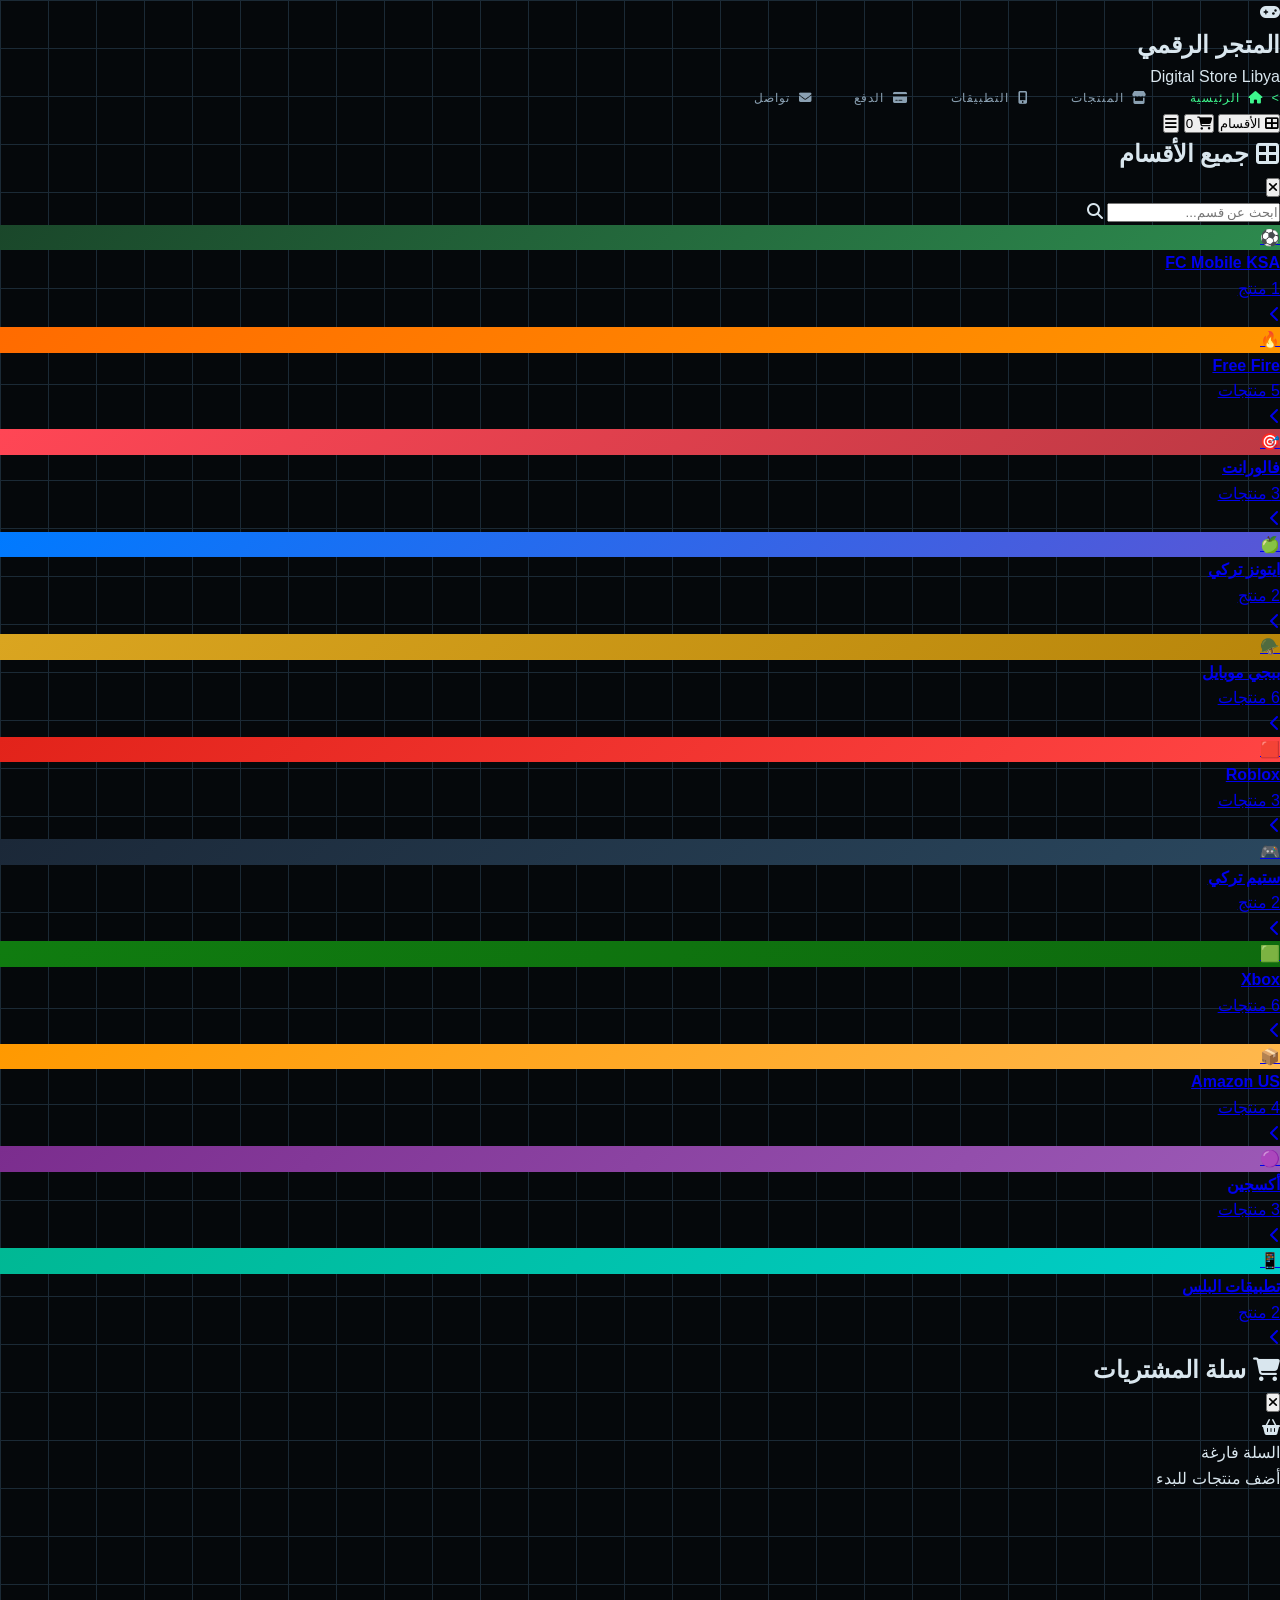
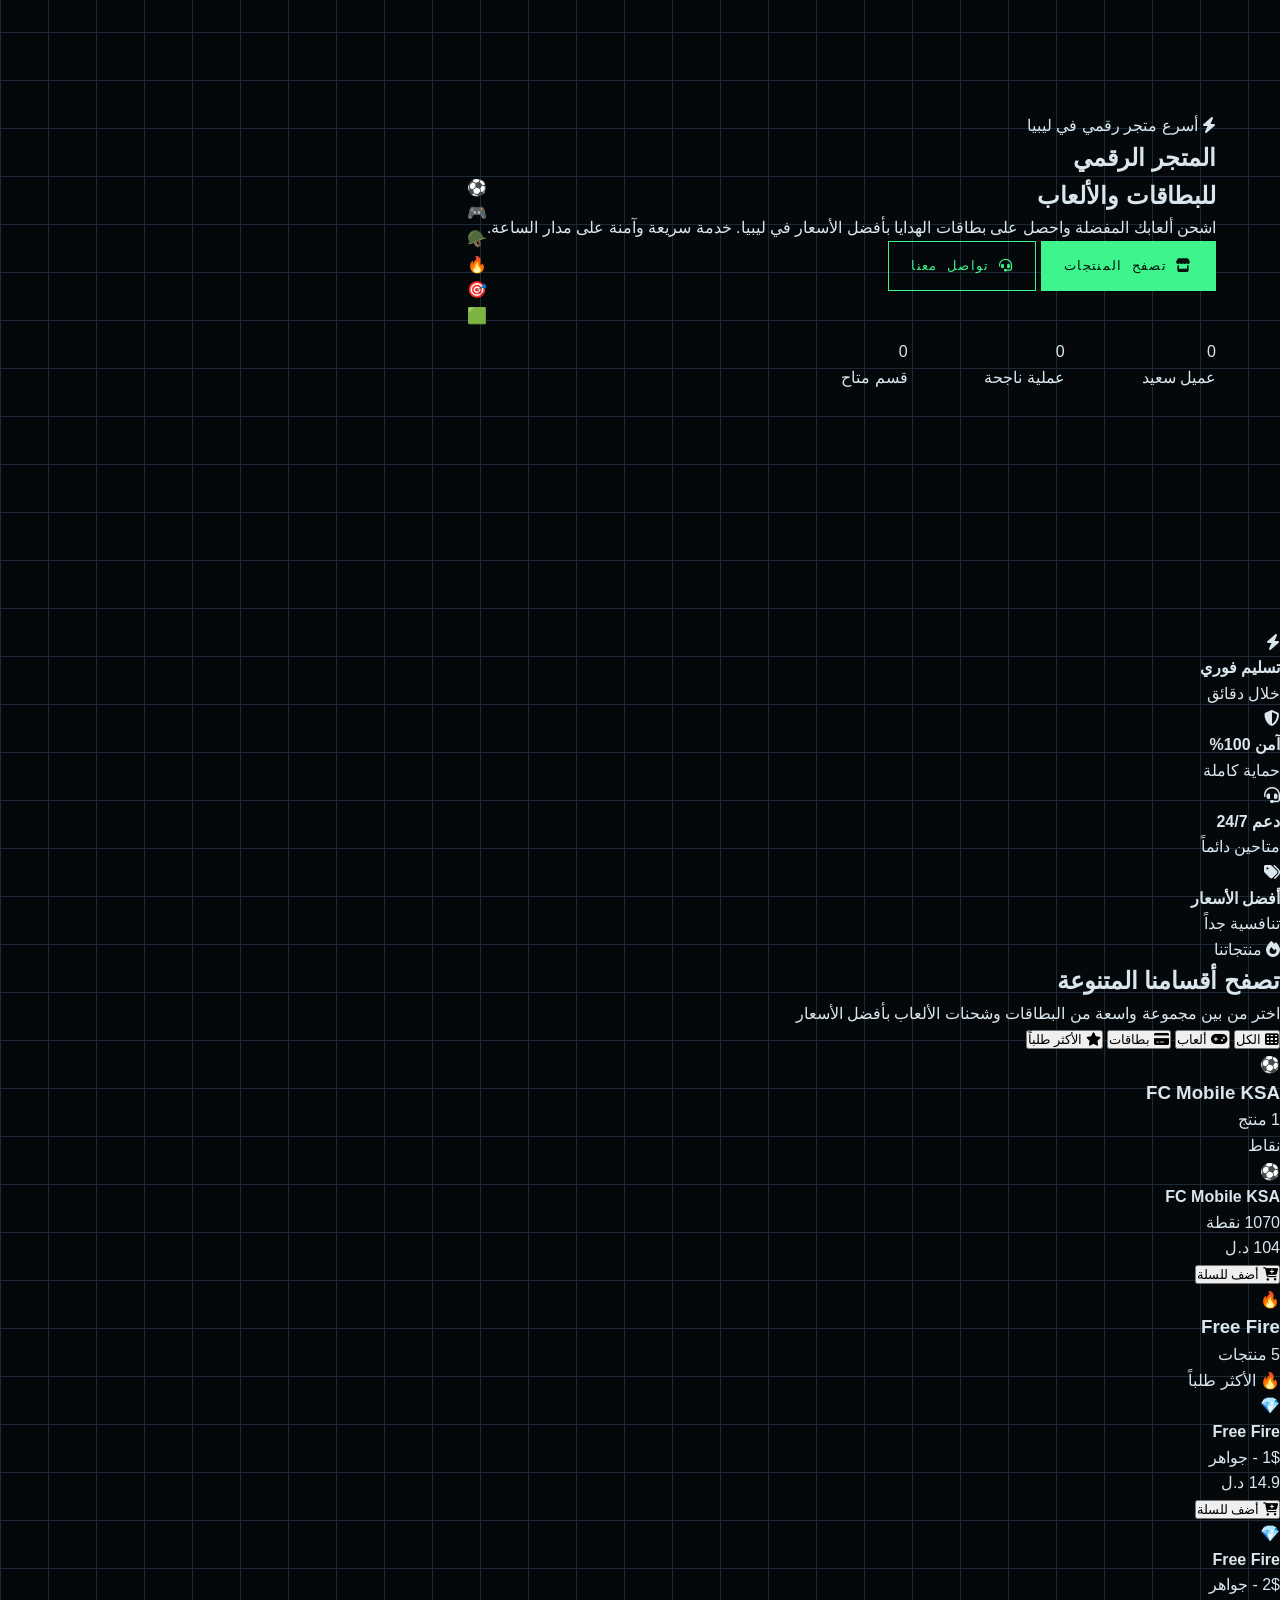
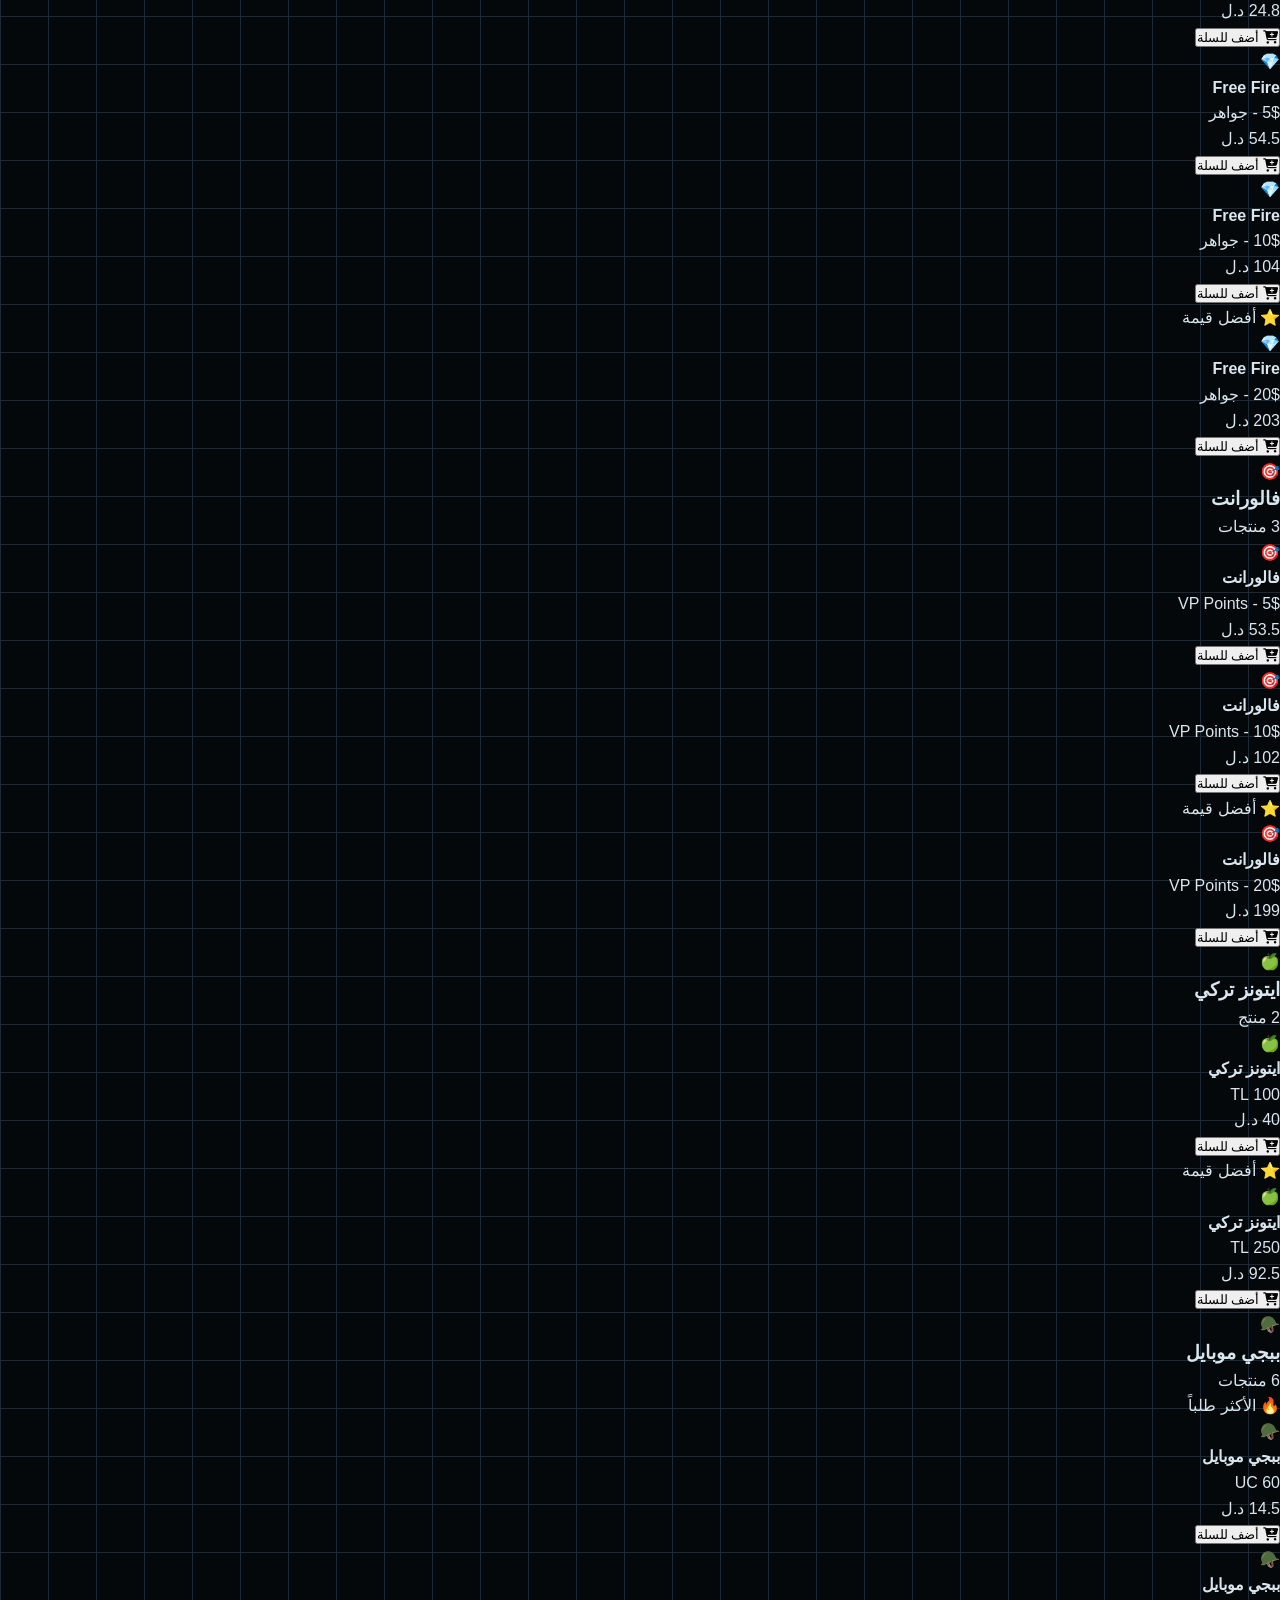
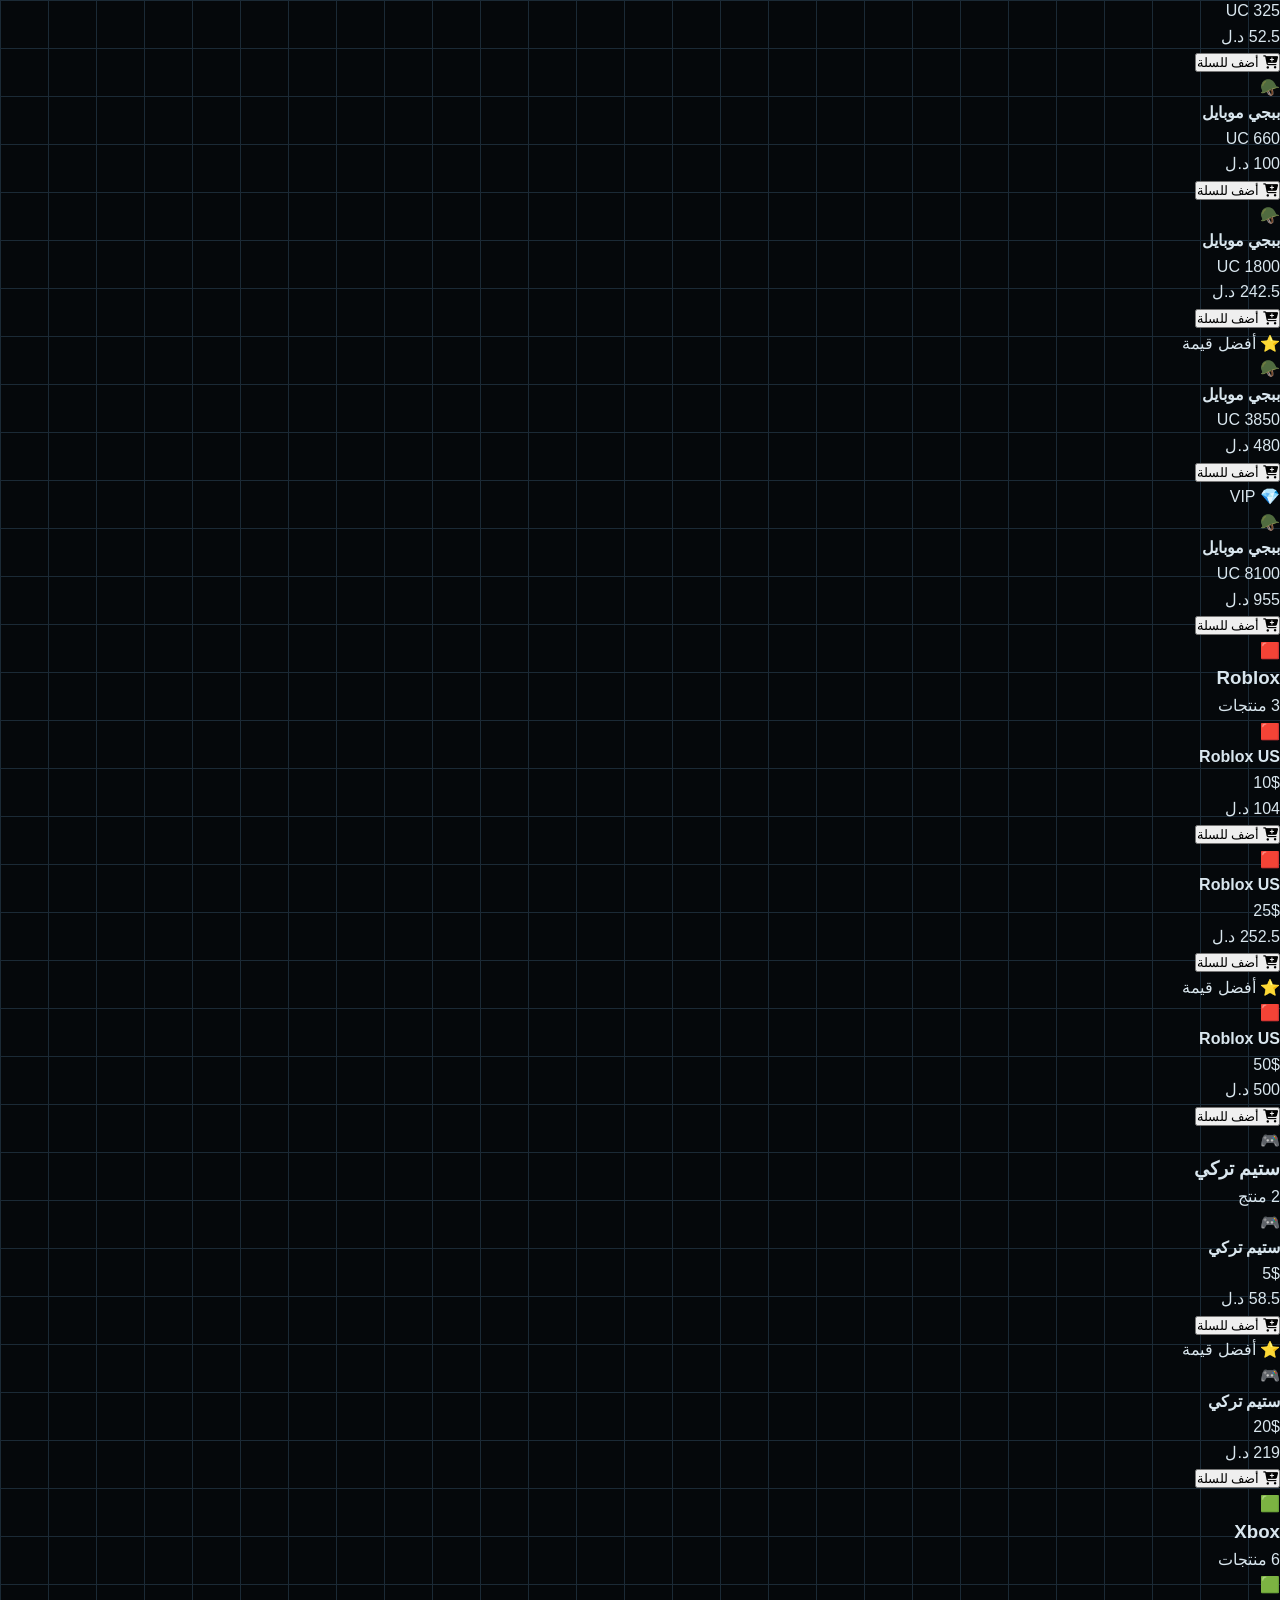
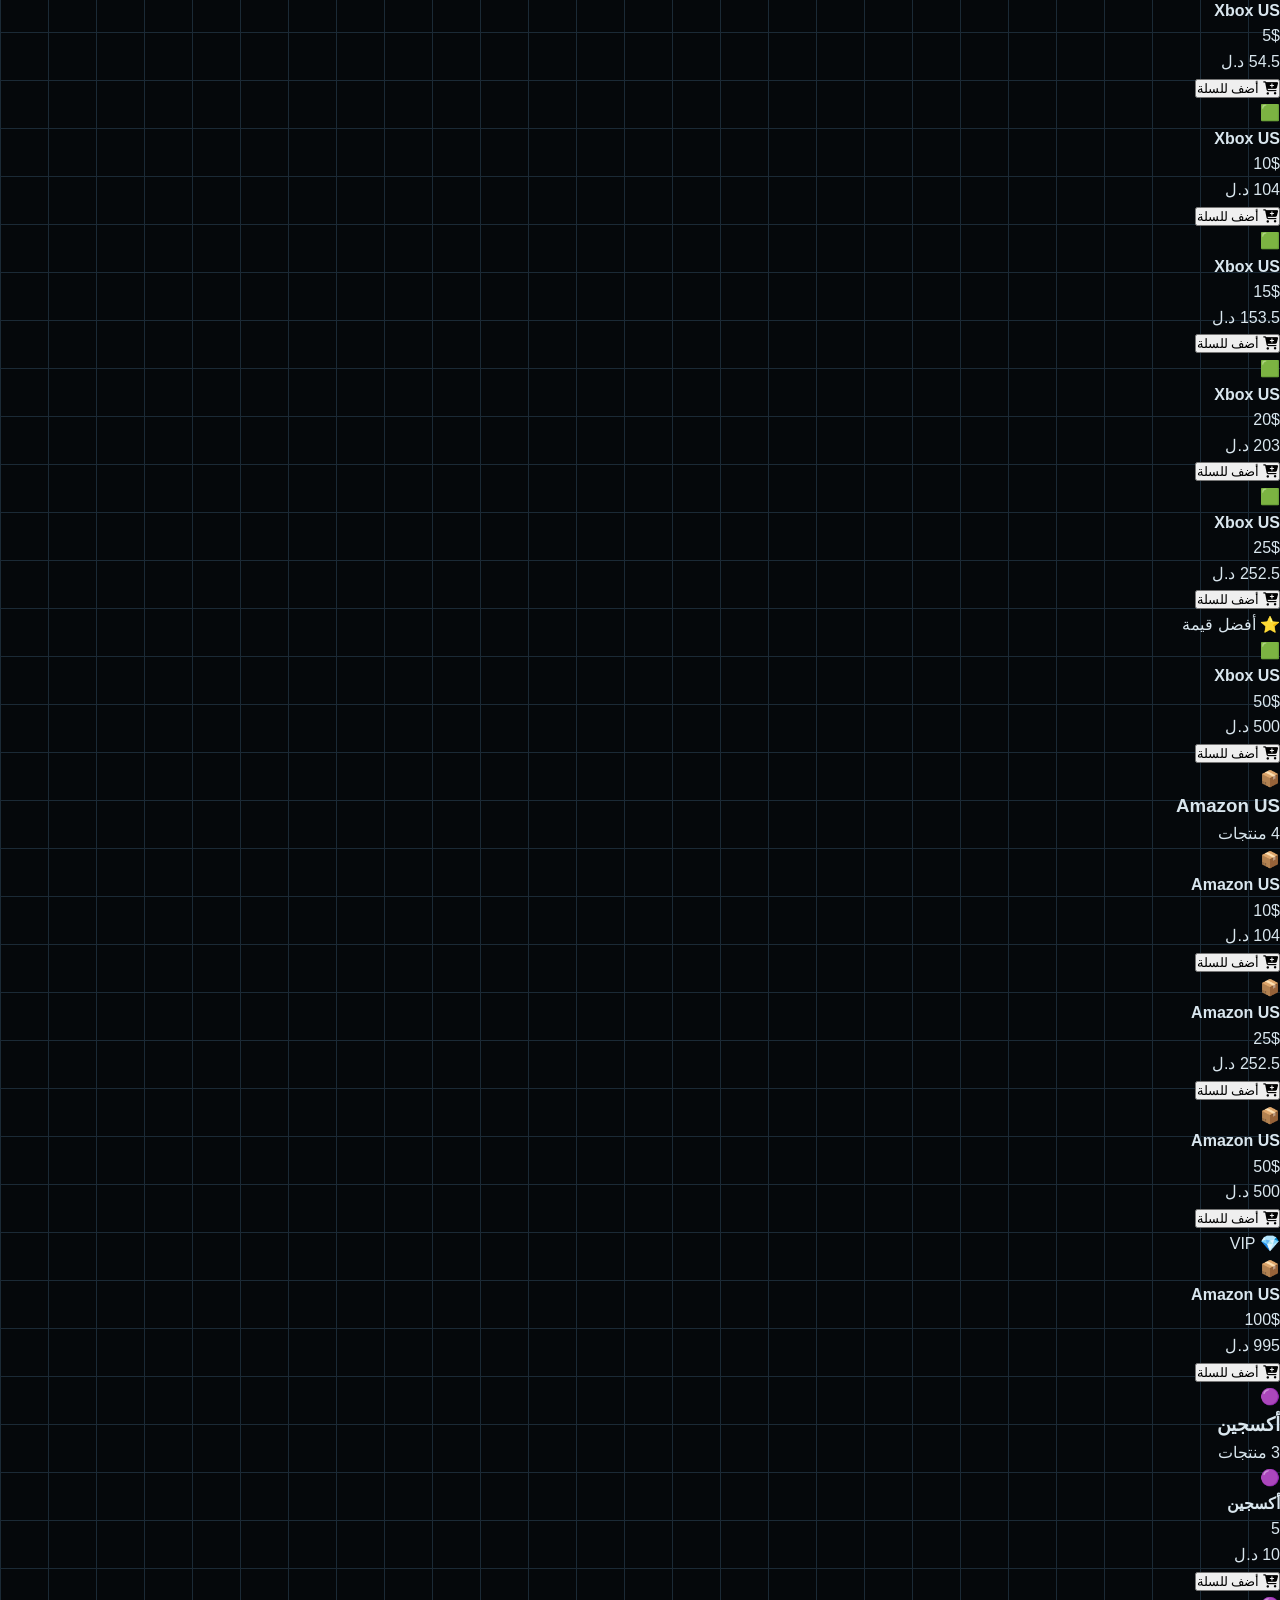
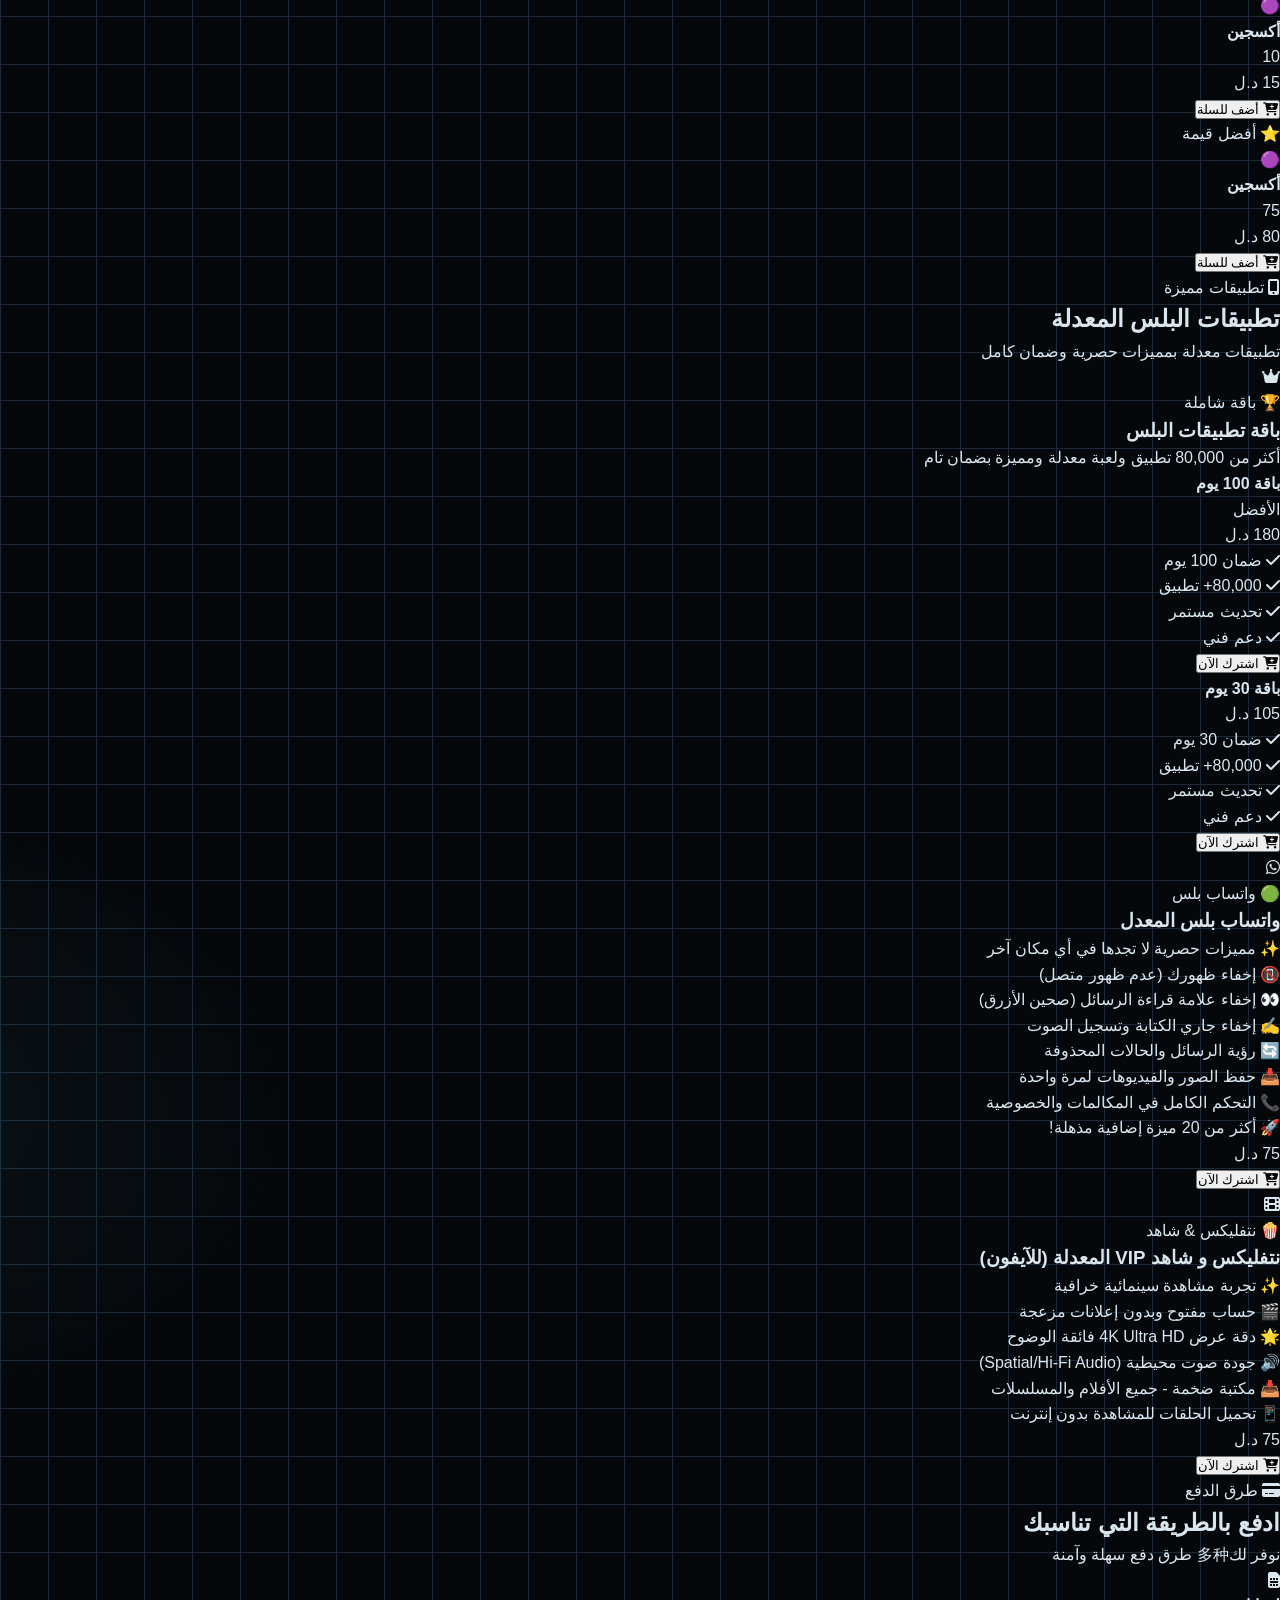
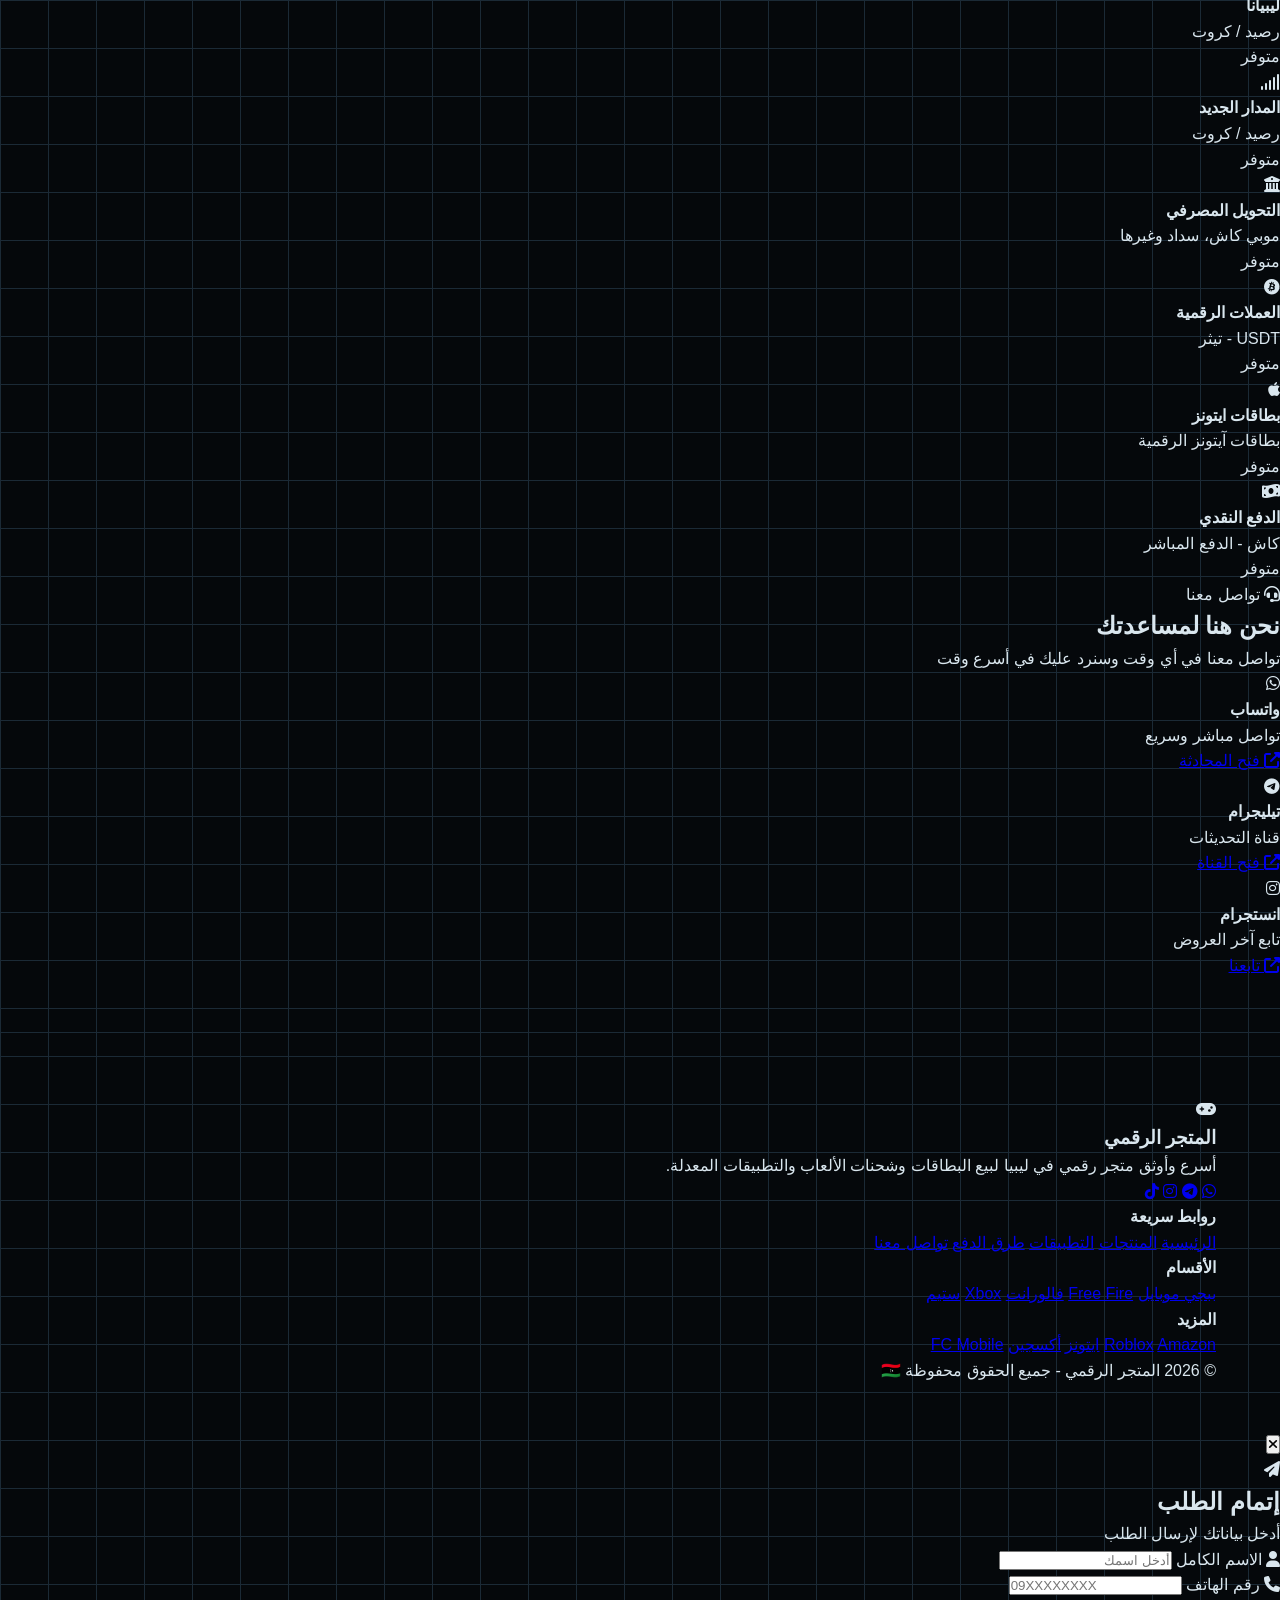
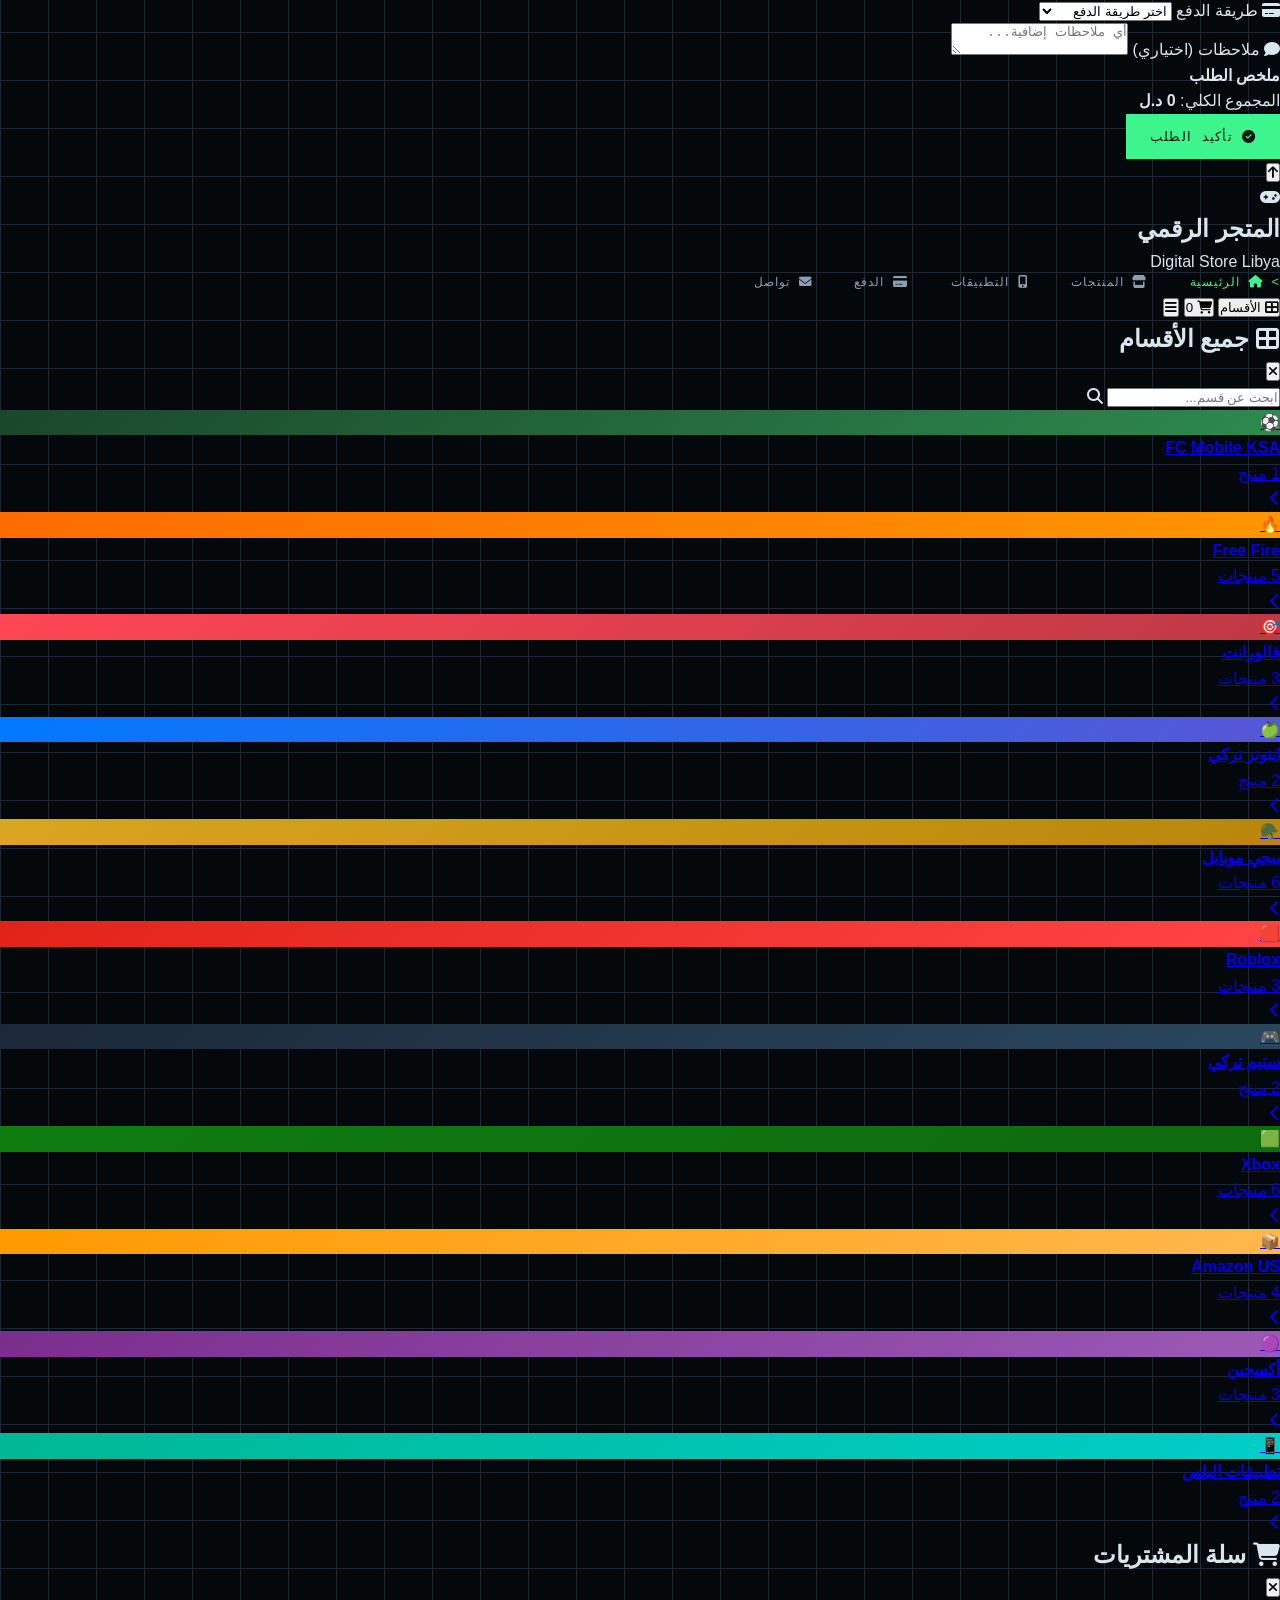
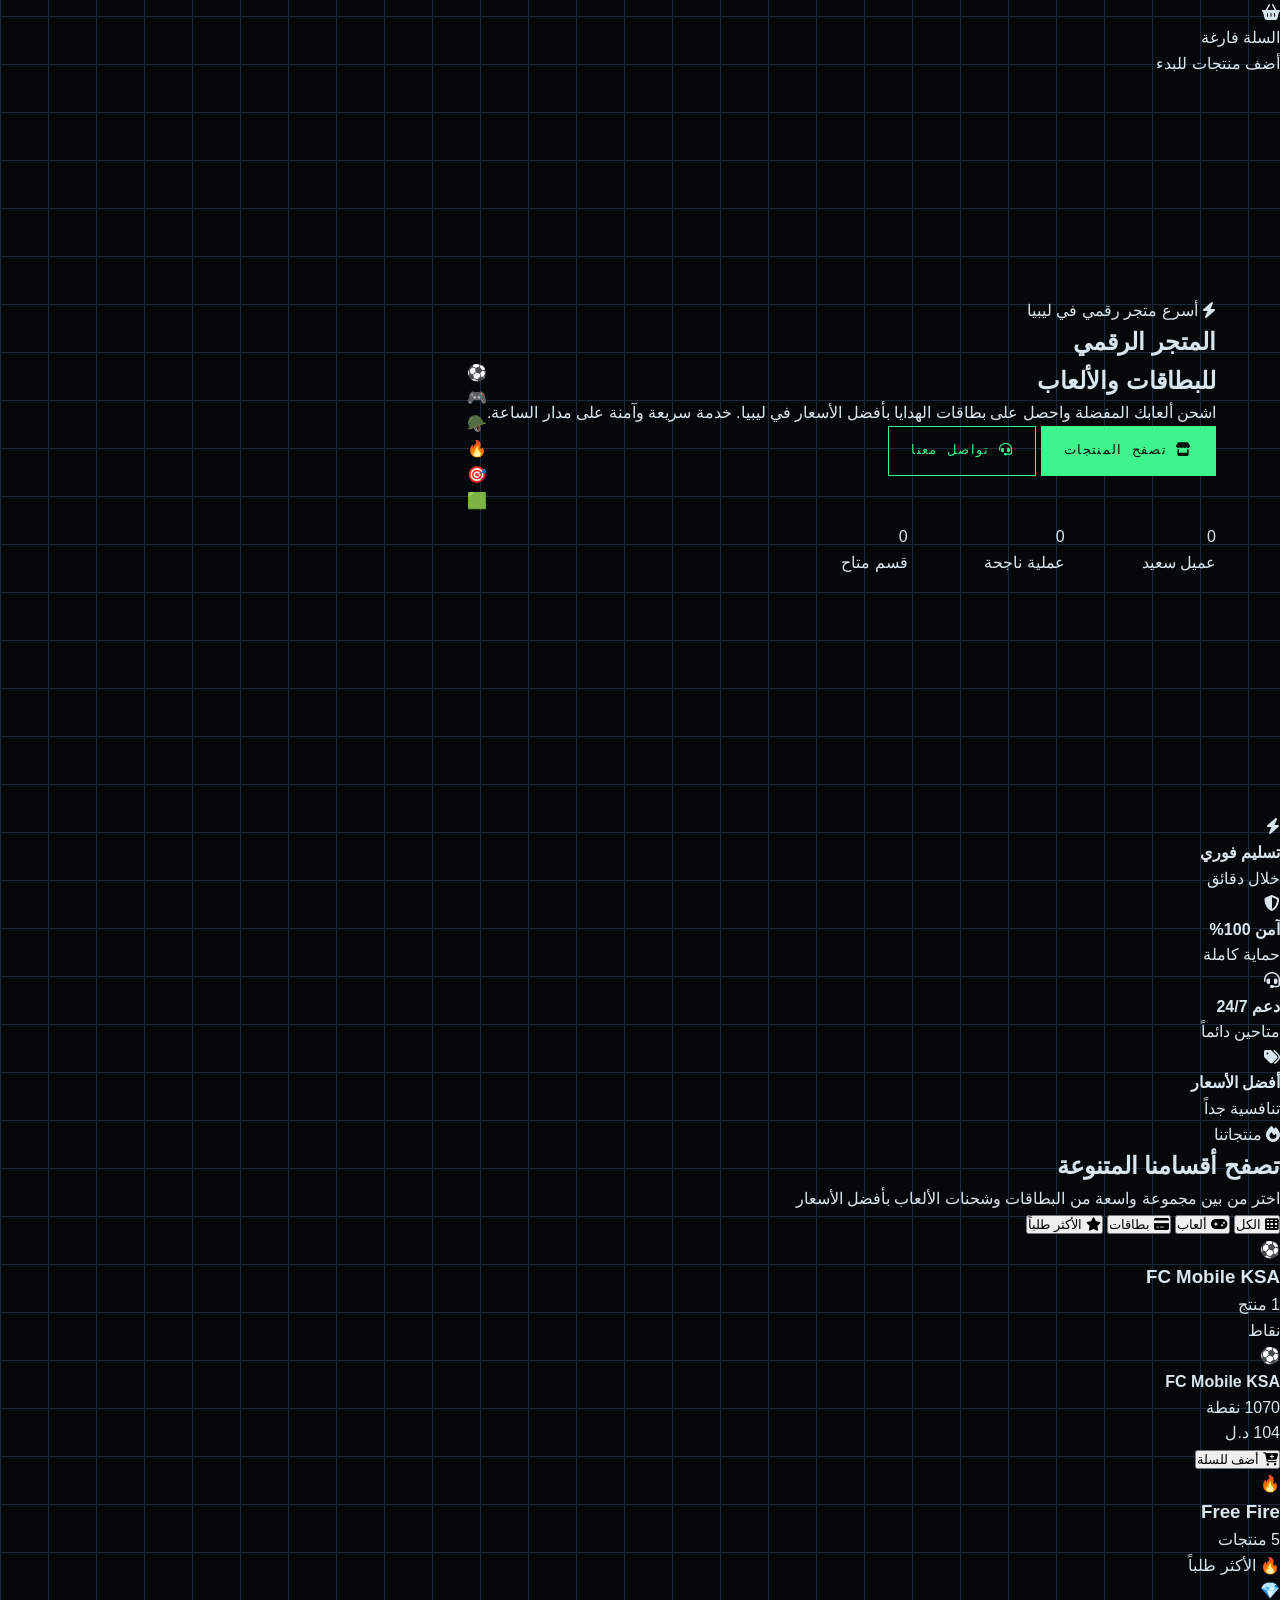
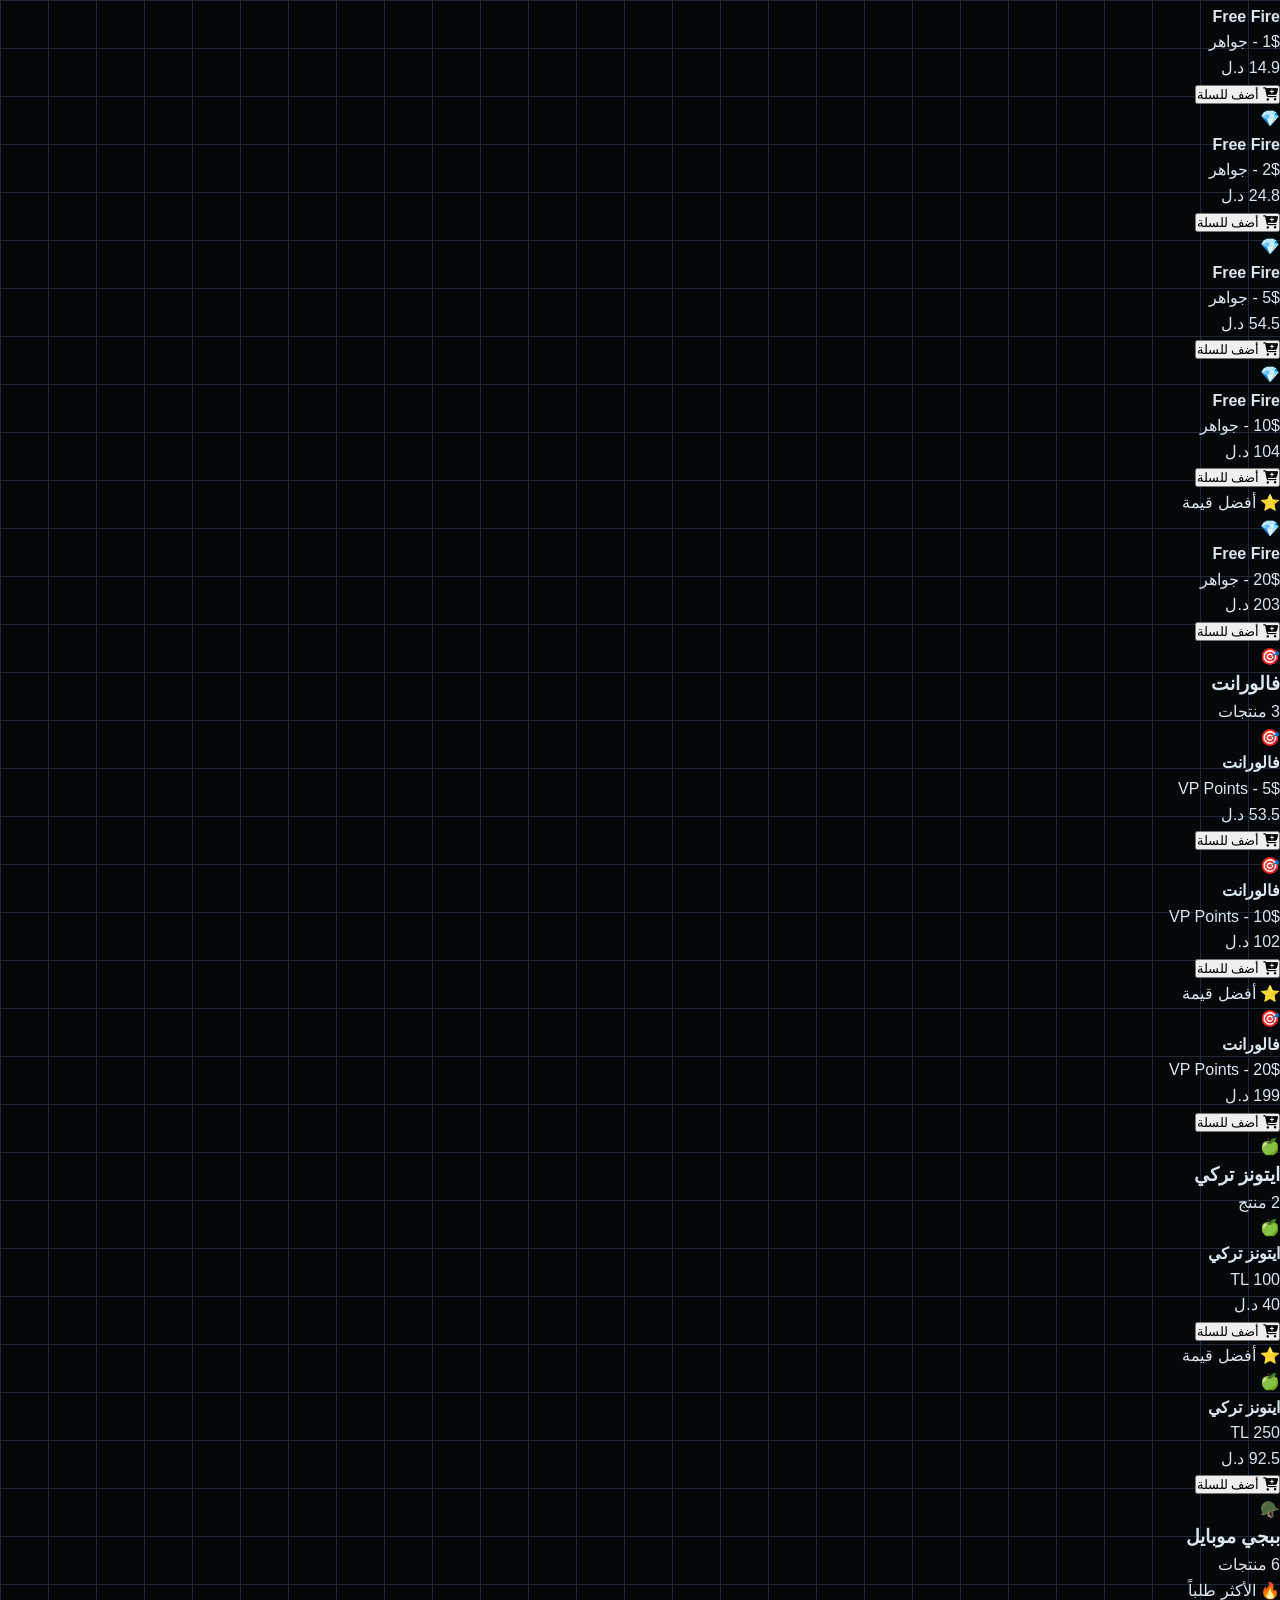
==== commit 4451ab40: "h" ====
--- a/index.html
+++ b/index.html
@@ -1,407 +1,2873 @@
-
 <!DOCTYPE html>
-<html lang="en">
+<html lang="ar" dir="rtl">
 <head>
-<meta charset="UTF-8" />
-<meta name="viewport" content="width=device-width, initial-scale=1.0" />
-<title>NULLBYTE // Ethical Hacking for Beginners</title>
-<meta name="description" content="A free, structured roadmap for beginners to learn ethical hacking — networking, Linux, scripting, web security, tools and CTFs." />
-<link rel="preconnect" href="https://fonts.googleapis.com" />
-<link rel="preconnect" href="https://fonts.gstatic.com" crossorigin />
-<link href="https://fonts.googleapis.com/css2?family=Space+Grotesk:wght@400;500;700&family=IBM+Plex+Mono:ital,wght@0,400;0,500;0,700;1,400&family=IBM+Plex+Sans:wght@400;500;600&display=swap" rel="stylesheet" />
-<link rel="stylesheet" href="style.css" />
+    <meta charset="UTF-8">
+    <meta name="viewport" content="width=device-width, initial-scale=1.0">
+    <title>المتجر الرقمي - Game Store Libya</title>
+    <link rel="stylesheet" href="style.css">
+    <link rel="stylesheet" href="https://cdnjs.cloudflare.com/ajax/libs/font-awesome/6.5.0/css/all.min.css">
+    <link href="https://fonts.googleapis.com/css2?family=Tajawal:wght@300;400;500;700;800;900&display=swap" rel="stylesheet">
 </head>
 <body>
 
-<div class="scanlines" aria-hidden="true"></div>
-
-<!-- ══ TICKER ══ -->
-<div class="ticker" aria-hidden="true">
-  <div class="ticker-track">
-    <span>NMAP</span><i>◆</i><span>WIRESHARK</span><i>◆</i><span>BURP SUITE</span><i>◆</i>
-    <span>KALI LINUX</span><i>◆</i><span>OWASP TOP 10</span><i>◆</i><span>METASPLOIT</span><i>◆</i>
-    <span>SQL INJECTION</span><i>◆</i><span>XSS</span><i>◆</i><span>PRIVILEGE ESCALATION</span><i>◆</i>
-    <span>RECON</span><i>◆</i><span>OSINT</span><i>◆</i><span>CTF</span><i>◆</i>
-    <span>NMAP</span><i>◆</i><span>WIRESHARK</span><i>◆</i><span>BURP SUITE</span><i>◆</i>
-    <span>KALI LINUX</span><i>◆</i><span>OWASP TOP 10</span><i>◆</i><span>METASPLOIT</span><i>◆</i>
-    <span>SQL INJECTION</span><i>◆</i><span>XSS</span><i>◆</i><span>PRIVILEGE ESCALATION</span><i>◆</i>
-    <span>RECON</span><i>◆</i><span>OSINT</span><i>◆</i><span>CTF</span><i>◆</i>
-  </div>
-</div>
-
-<!-- ══ NAV ══ -->
-<header class="nav" id="nav">
-  <a class="logo" href="#home">
-    <span class="logo-prompt">guest@nullbyte</span><span class="logo-colon">:~$</span>
-    <span class="logo-name">./start_learning</span>
-  </a>
-  <nav class="nav-links">
-    <a href="#ethics" data-spy>Ethics</a>
-    <a href="#roadmap" data-spy>Roadmap</a>
-    <a href="#topics" data-spy>Topics</a>
-    <a href="#tools" data-spy>Tools</a>
-    <a href="#lab" data-spy>Live Lab</a>
-    <a href="#faq" data-spy>FAQ</a>
-  </nav>
-  <a href="#roadmap" class="btn btn-small">[ START ]</a>
-</header>
-
-<main>
-
-<!-- ══ HERO ══ -->
-<section class="hero" id="home">
-  <div class="hero-grid">
-
-    <div class="hero-copy">
-      <p class="eyebrow reveal">// SYSTEM ONLINE — TRAINING MODE</p>
-      <h1 class="display">
-        <span class="scramble" data-text="Hack to learn.">Hack to learn.</span><br />
-        <span class="scramble accent-green" data-text="Not to harm.">Not to harm.</span>
-      </h1>
-      <p class="lede reveal">
-        A free, zero-to-hero roadmap for complete beginners. Learn how real
-        attackers think — so you can become the person who stops them.
-      </p>
-      <div class="hero-actions reveal">
-        <a href="#roadmap" class="btn btn-primary">[ START THE ROADMAP ]</a>
-        <a href="#lab" class="btn btn-ghost">[ TRY THE LIVE LAB ]</a>
-      </div>
-      <ul class="hero-stats reveal">
-        <li><b>06</b><span>learning phases</span></li>
-        <li><b>40+</b><span>skills mapped</span></li>
-        <li><b>100%</b><span>free resources</span></li>
-        <li><b>01</b><span>rule: stay legal</span></li>
-      </ul>
+    <!-- ===== NAVBAR ===== -->
+    <nav class="navbar" id="navbar">
+        <div class="nav-container">
+            <div class="nav-brand">
+                <div class="logo-icon">
+                    <i class="fas fa-gamepad"></i>
+                </div>
+                <div class="brand-text">
+                    <h1>المتجر الرقمي</h1>
+                    <span>Digital Store Libya</span>
+                </div>
+            </div>
+            <div class="nav-links">
+                <a href="#home" class="nav-link active"><i class="fas fa-home"></i> الرئيسية</a>
+                <a href="#products" class="nav-link"><i class="fas fa-store"></i> المنتجات</a>
+                <a href="#apps" class="nav-link"><i class="fas fa-mobile-alt"></i> التطبيقات</a>
+                <a href="#payment" class="nav-link"><i class="fas fa-credit-card"></i> الدفع</a>
+                <a href="#contact" class="nav-link"><i class="fas fa-envelope"></i> تواصل</a>
+            </div>
+            <div class="nav-actions">
+                <button class="categories-btn" id="categoriesBtn" onclick="toggleCategories()">
+                    <i class="fas fa-th-large"></i>
+                    <span>الأقسام</span>
+                    <div class="btn-pulse"></div>
+                </button>
+                <button class="cart-btn" id="cartBtn" onclick="toggleCart()">
+                    <i class="fas fa-shopping-cart"></i>
+                    <span class="cart-count" id="cartCount">0</span>
+                </button>
+                <button class="mobile-menu-btn" onclick="toggleMobileMenu()">
+                    <i class="fas fa-bars"></i>
+                </button>
+            </div>
+        </div>
+    </nav>
+
+    <!-- ===== CATEGORIES SIDEBAR ===== -->
+    <div class="categories-overlay" id="categoriesOverlay" onclick="toggleCategories()"></div>
+    <aside class="categories-sidebar" id="categoriesSidebar">
+        <div class="sidebar-header">
+            <h2><i class="fas fa-th-large"></i> جميع الأقسام</h2>
+            <button class="close-sidebar" onclick="toggleCategories()">
+                <i class="fas fa-times"></i>
+            </button>
+        </div>
+        <div class="sidebar-search">
+            <input type="text" placeholder="ابحث عن قسم..." id="sidebarSearch" oninput="filterCategories()">
+            <i class="fas fa-search"></i>
+        </div>
+        <div class="sidebar-categories" id="sidebarCategories">
+            <a href="#fc-mobile" class="sidebar-cat" data-name="fc-mobile">
+                <div class="cat-icon" style="background: linear-gradient(135deg, #1a472a, #2d8a4e)">⚽</div>
+                <div class="cat-info">
+                    <h4>FC Mobile KSA</h4>
+                    <span>1 منتج</span>
+                </div>
+                <i class="fas fa-chevron-left"></i>
+            </a>
+            <a href="#freefire" class="sidebar-cat" data-name="freefire">
+                <div class="cat-icon" style="background: linear-gradient(135deg, #ff6b00, #ff9500)">🔥</div>
+                <div class="cat-info">
+                    <h4>Free Fire</h4>
+                    <span>5 منتجات</span>
+                </div>
+                <i class="fas fa-chevron-left"></i>
+            </a>
+            <a href="#valorant" class="sidebar-cat" data-name="valorant">
+                <div class="cat-icon" style="background: linear-gradient(135deg, #ff4655, #bd3944)">🎯</div>
+                <div class="cat-info">
+                    <h4>فالورانت</h4>
+                    <span>3 منتجات</span>
+                </div>
+                <i class="fas fa-chevron-left"></i>
+            </a>
+            <a href="#itunes" class="sidebar-cat" data-name="itunes">
+                <div class="cat-icon" style="background: linear-gradient(135deg, #007AFF, #5856D6)">🍏</div>
+                <div class="cat-info">
+                    <h4>ايتونز تركي</h4>
+                    <span>2 منتج</span>
+                </div>
+                <i class="fas fa-chevron-left"></i>
+            </a>
+            <a href="#pubg" class="sidebar-cat" data-name="pubg">
+                <div class="cat-icon" style="background: linear-gradient(135deg, #DAA520, #B8860B)">🪖</div>
+                <div class="cat-info">
+                    <h4>ببجي موبايل</h4>
+                    <span>6 منتجات</span>
+                </div>
+                <i class="fas fa-chevron-left"></i>
+            </a>
+            <a href="#roblox" class="sidebar-cat" data-name="roblox">
+                <div class="cat-icon" style="background: linear-gradient(135deg, #e2231a, #ff4444)">🟥</div>
+                <div class="cat-info">
+                    <h4>Roblox</h4>
+                    <span>3 منتجات</span>
+                </div>
+                <i class="fas fa-chevron-left"></i>
+            </a>
+            <a href="#steam" class="sidebar-cat" data-name="steam">
+                <div class="cat-icon" style="background: linear-gradient(135deg, #1b2838, #2a475e)">🎮</div>
+                <div class="cat-info">
+                    <h4>ستيم تركي</h4>
+                    <span>2 منتج</span>
+                </div>
+                <i class="fas fa-chevron-left"></i>
+            </a>
+            <a href="#xbox" class="sidebar-cat" data-name="xbox">
+                <div class="cat-icon" style="background: linear-gradient(135deg, #107C10, #0e6b0e)">🟩</div>
+                <div class="cat-info">
+                    <h4>Xbox</h4>
+                    <span>6 منتجات</span>
+                </div>
+                <i class="fas fa-chevron-left"></i>
+            </a>
+            <a href="#amazon" class="sidebar-cat" data-name="amazon">
+                <div class="cat-icon" style="background: linear-gradient(135deg, #FF9900, #FFB84D)">📦</div>
+                <div class="cat-info">
+                    <h4>Amazon US</h4>
+                    <span>4 منتجات</span>
+                </div>
+                <i class="fas fa-chevron-left"></i>
+            </a>
+            <a href="#oxygen" class="sidebar-cat" data-name="oxygen">
+                <div class="cat-icon" style="background: linear-gradient(135deg, #7B2D8E, #9b59b6)">🟣</div>
+                <div class="cat-info">
+                    <h4>أكسجين</h4>
+                    <span>3 منتجات</span>
+                </div>
+                <i class="fas fa-chevron-left"></i>
+            </a>
+            <a href="#apps" class="sidebar-cat" data-name="apps">
+                <div class="cat-icon" style="background: linear-gradient(135deg, #00b894, #00cec9)">📱</div>
+                <div class="cat-info">
+                    <h4>تطبيقات البلس</h4>
+                    <span>2 منتج</span>
+                </div>
+                <i class="fas fa-chevron-left"></i>
+            </a>
+        </div>
+    </aside>
+
+    <!-- ===== CART SIDEBAR ===== -->
+    <div class="cart-overlay" id="cartOverlay" onclick="toggleCart()"></div>
+    <aside class="cart-sidebar" id="cartSidebar">
+        <div class="sidebar-header">
+            <h2><i class="fas fa-shopping-cart"></i> سلة المشتريات</h2>
+            <button class="close-sidebar" onclick="toggleCart()">
+                <i class="fas fa-times"></i>
+            </button>
+        </div>
+        <div class="cart-items" id="cartItems">
+            <div class="cart-empty">
+                <i class="fas fa-shopping-basket"></i>
+                <p>السلة فارغة</p>
+                <span>أضف منتجات للبدء</span>
+            </div>
+        </div>
+        <div class="cart-footer" id="cartFooter" style="display:none;">
+            <div class="cart-total">
+                <span>المجموع:</span>
+                <strong id="cartTotal">0 د.ل</strong>
+            </div>
+            <button class="checkout-btn" onclick="checkout()">
+                <i class="fas fa-paper-plane"></i> إتمام الطلب
+            </button>
+        </div>
+    </aside>
+
+    <!-- ===== HERO SECTION ===== -->
+    <section class="hero" id="home">
+        <div class="hero-particles" id="particles"></div>
+        <div class="hero-content">
+            <div class="hero-badge">
+                <i class="fas fa-bolt"></i> أسرع متجر رقمي في ليبيا
+            </div>
+            <h1 class="hero-title">
+                <span class="gradient-text">المتجر الرقمي</span>
+                <br>للبطاقات والألعاب
+            </h1>
+            <p class="hero-desc">
+                اشحن ألعابك المفضلة واحصل على بطاقات الهدايا بأفضل الأسعار في ليبيا.
+                خدمة سريعة وآمنة على مدار الساعة.
+            </p>
+            <div class="hero-buttons">
+                <a href="#products" class="btn btn-primary btn-glow">
+                    <i class="fas fa-store"></i> تصفح المنتجات
+                </a>
+                <a href="#contact" class="btn btn-outline">
+                    <i class="fas fa-headset"></i> تواصل معنا
+                </a>
+            </div>
+            <div class="hero-stats">
+                <div class="stat">
+                    <div class="stat-number" data-count="5000">0</div>
+                    <div class="stat-label">عميل سعيد</div>
+                </div>
+                <div class="stat-divider"></div>
+                <div class="stat">
+                    <div class="stat-number" data-count="12000">0</div>
+                    <div class="stat-label">عملية ناجحة</div>
+                </div>
+                <div class="stat-divider"></div>
+                <div class="stat">
+                    <div class="stat-number" data-count="11">0</div>
+                    <div class="stat-label">قسم متاح</div>
+                </div>
+            </div>
+        </div>
+        <div class="hero-visual">
+            <div class="floating-cards">
+                <div class="float-card card-1">⚽</div>
+                <div class="float-card card-2">🎮</div>
+                <div class="float-card card-3">🪖</div>
+                <div class="float-card card-4">🔥</div>
+                <div class="float-card card-5">🎯</div>
+                <div class="float-card card-6">🟩</div>
+            </div>
+        </div>
+    </section>
+
+    <!-- ===== FEATURES BAR ===== -->
+    <section class="features-bar">
+        <div class="container">
+            <div class="features-grid">
+                <div class="feature-item">
+                    <div class="feature-icon"><i class="fas fa-bolt"></i></div>
+                    <div class="feature-text">
+                        <h4>تسليم فوري</h4>
+                        <p>خلال دقائق</p>
+                    </div>
+                </div>
+                <div class="feature-item">
+                    <div class="feature-icon"><i class="fas fa-shield-alt"></i></div>
+                    <div class="feature-text">
+                        <h4>آمن 100%</h4>
+                        <p>حماية كاملة</p>
+                    </div>
+                </div>
+                <div class="feature-item">
+                    <div class="feature-icon"><i class="fas fa-headset"></i></div>
+                    <div class="feature-text">
+                        <h4>دعم 24/7</h4>
+                        <p>متاحين دائماً</p>
+                    </div>
+                </div>
+                <div class="feature-item">
+                    <div class="feature-icon"><i class="fas fa-tags"></i></div>
+                    <div class="feature-text">
+                        <h4>أفضل الأسعار</h4>
+                        <p>تنافسية جداً</p>
+                    </div>
+                </div>
+            </div>
+        </div>
+    </section>
+
+    <!-- ===== PRODUCTS SECTION ===== -->
+    <section class="products-section" id="products">
+        <div class="container">
+            <div class="section-header">
+                <span class="section-badge"><i class="fas fa-fire"></i> منتجاتنا</span>
+                <h2 class="section-title">تصفح <span class="gradient-text">أقسامنا</span> المتنوعة</h2>
+                <p class="section-desc">اختر من بين مجموعة واسعة من البطاقات وشحنات الألعاب بأفضل الأسعار</p>
+            </div>
+
+            <!-- Filter Tabs -->
+            <div class="filter-tabs">
+                <button class="filter-tab active" onclick="filterProducts('all', this)">
+                    <i class="fas fa-th"></i> الكل
+                </button>
+                <button class="filter-tab" onclick="filterProducts('games', this)">
+                    <i class="fas fa-gamepad"></i> ألعاب
+                </button>
+                <button class="filter-tab" onclick="filterProducts('cards', this)">
+                    <i class="fas fa-credit-card"></i> بطاقات
+                </button>
+                <button class="filter-tab" onclick="filterProducts('popular', this)">
+                    <i class="fas fa-star"></i> الأكثر طلباً
+                </button>
+            </div>
+
+            <!-- FC Mobile -->
+            <div class="category-block" id="fc-mobile" data-type="games">
+                <div class="category-header">
+                    <div class="category-icon-wrap" style="--cat-color: #1a472a">
+                        <span class="cat-emoji">⚽</span>
+                    </div>
+                    <div class="category-info">
+                        <h3>FC Mobile KSA</h3>
+                        <span class="product-count">1 منتج</span>
+                    </div>
+                </div>
+                <div class="products-grid">
+                    <div class="product-card" data-price="104" data-name="FC Mobile KSA - 1070 Point">
+                        <div class="product-badge">نقاط</div>
+                        <div class="product-image fc-mobile-img">
+                            <div class="product-icon-large">⚽</div>
+                            <div class="product-glow"></div>
+                        </div>
+                        <div class="product-body">
+                            <h4 class="product-title">FC Mobile KSA</h4>
+                            <p class="product-subtitle">1070 نقطة</p>
+                            <div class="product-price">
+                                <span class="price-amount">104</span>
+                                <span class="price-currency">د.ل</span>
+                            </div>
+                            <button class="btn-add-cart" onclick="addToCart('FC Mobile KSA - 1070 Point', 104)">
+                                <i class="fas fa-cart-plus"></i> أضف للسلة
+                            </button>
+                        </div>
+                    </div>
+                </div>
+            </div>
+
+            <!-- Free Fire -->
+            <div class="category-block" id="freefire" data-type="games popular">
+                <div class="category-header">
+                    <div class="category-icon-wrap" style="--cat-color: #ff6b00">
+                        <span class="cat-emoji">🔥</span>
+                    </div>
+                    <div class="category-info">
+                        <h3>Free Fire</h3>
+                        <span class="product-count">5 منتجات</span>
+                    </div>
+                </div>
+                <div class="products-grid">
+                    <div class="product-card" data-price="14.9" data-name="Free Fire - 1$">
+                        <div class="product-badge hot">🔥 الأكثر طلباً</div>
+                        <div class="product-image freefire-img">
+                            <div class="product-icon-large">💎</div>
+                            <div class="product-glow"></div>
+                        </div>
+                        <div class="product-body">
+                            <h4 class="product-title">Free Fire</h4>
+                            <p class="product-subtitle">1$ - جواهر</p>
+                            <div class="product-price">
+                                <span class="price-amount">14.9</span>
+                                <span class="price-currency">د.ل</span>
+                            </div>
+                            <button class="btn-add-cart" onclick="addToCart('Free Fire - 1$', 14.9)">
+                                <i class="fas fa-cart-plus"></i> أضف للسلة
+                            </button>
+                        </div>
+                    </div>
+                    <div class="product-card" data-price="24.8" data-name="Free Fire - 2$">
+                        <div class="product-image freefire-img">
+                            <div class="product-icon-large">💎</div>
+                            <div class="product-glow"></div>
+                        </div>
+                        <div class="product-body">
+                            <h4 class="product-title">Free Fire</h4>
+                            <p class="product-subtitle">2$ - جواهر</p>
+                            <div class="product-price">
+                                <span class="price-amount">24.8</span>
+                                <span class="price-currency">د.ل</span>
+                            </div>
+                            <button class="btn-add-cart" onclick="addToCart('Free Fire - 2$', 24.8)">
+                                <i class="fas fa-cart-plus"></i> أضف للسلة
+                            </button>
+                        </div>
+                    </div>
+                    <div class="product-card" data-price="54.5" data-name="Free Fire - 5$">
+                        <div class="product-image freefire-img">
+                            <div class="product-icon-large">💎</div>
+                            <div class="product-glow"></div>
+                        </div>
+                        <div class="product-body">
+                            <h4 class="product-title">Free Fire</h4>
+                            <p class="product-subtitle">5$ - جواهر</p>
+                            <div class="product-price">
+                                <span class="price-amount">54.5</span>
+                                <span class="price-currency">د.ل</span>
+                            </div>
+                            <button class="btn-add-cart" onclick="addToCart('Free Fire - 5$', 54.5)">
+                                <i class="fas fa-cart-plus"></i> أضف للسلة
+                            </button>
+                        </div>
+                    </div>
+                    <div class="product-card" data-price="104" data-name="Free Fire - 10$">
+                        <div class="product-image freefire-img">
+                            <div class="product-icon-large">💎</div>
+                            <div class="product-glow"></div>
+                        </div>
+                        <div class="product-body">
+                            <h4 class="product-title">Free Fire</h4>
+                            <p class="product-subtitle">10$ - جواهر</p>
+                            <div class="product-price">
+                                <span class="price-amount">104</span>
+                                <span class="price-currency">د.ل</span>
+                            </div>
+                            <button class="btn-add-cart" onclick="addToCart('Free Fire - 10$', 104)">
+                                <i class="fas fa-cart-plus"></i> أضف للسلة
+                            </button>
+                        </div>
+                    </div>
+                    <div class="product-card" data-price="203" data-name="Free Fire - 20$">
+                        <div class="product-badge best">⭐ أفضل قيمة</div>
+                        <div class="product-image freefire-img">
+                            <div class="product-icon-large">💎</div>
+                            <div class="product-glow"></div>
+                        </div>
+                        <div class="product-body">
+                            <h4 class="product-title">Free Fire</h4>
+                            <p class="product-subtitle">20$ - جواهر</p>
+                            <div class="product-price">
+                                <span class="price-amount">203</span>
+                                <span class="price-currency">د.ل</span>
+                            </div>
+                            <button class="btn-add-cart" onclick="addToCart('Free Fire - 20$', 203)">
+                                <i class="fas fa-cart-plus"></i> أضف للسلة
+                            </button>
+                        </div>
+                    </div>
+                </div>
+            </div>
+
+            <!-- Valorant -->
+            <div class="category-block" id="valorant" data-type="games popular">
+                <div class="category-header">
+                    <div class="category-icon-wrap" style="--cat-color: #ff4655">
+                        <span class="cat-emoji">🎯</span>
+                    </div>
+                    <div class="category-info">
+                        <h3>فالورانت</h3>
+                        <span class="product-count">3 منتجات</span>
+                    </div>
+                </div>
+                <div class="products-grid">
+                    <div class="product-card" data-price="53.5" data-name="فالورانت - 5$">
+                        <div class="product-image valorant-img">
+                            <div class="product-icon-large">🎯</div>
+                            <div class="product-glow"></div>
+                        </div>
+                        <div class="product-body">
+                            <h4 class="product-title">فالورانت</h4>
+                            <p class="product-subtitle">5$ - VP Points</p>
+                            <div class="product-price">
+                                <span class="price-amount">53.5</span>
+                                <span class="price-currency">د.ل</span>
+                            </div>
+                            <button class="btn-add-cart" onclick="addToCart('فالورانت - 5$', 53.5)">
+                                <i class="fas fa-cart-plus"></i> أضف للسلة
+                            </button>
+                        </div>
+                    </div>
+                    <div class="product-card" data-price="102" data-name="فالورانت - 10$">
+                        <div class="product-image valorant-img">
+                            <div class="product-icon-large">🎯</div>
+                            <div class="product-glow"></div>
+                        </div>
+                        <div class="product-body">
+                            <h4 class="product-title">فالورانت</h4>
+                            <p class="product-subtitle">10$ - VP Points</p>
+                            <div class="product-price">
+                                <span class="price-amount">102</span>
+                                <span class="price-currency">د.ل</span>
+                            </div>
+                            <button class="btn-add-cart" onclick="addToCart('فالورانت - 10$', 102)">
+                                <i class="fas fa-cart-plus"></i> أضف للسلة
+                            </button>
+                        </div>
+                    </div>
+                    <div class="product-card" data-price="199" data-name="فالورانت - 20$">
+                        <div class="product-badge best">⭐ أفضل قيمة</div>
+                        <div class="product-image valorant-img">
+                            <div class="product-icon-large">🎯</div>
+                            <div class="product-glow"></div>
+                        </div>
+                        <div class="product-body">
+                            <h4 class="product-title">فالورانت</h4>
+                            <p class="product-subtitle">20$ - VP Points</p>
+                            <div class="product-price">
+                                <span class="price-amount">199</span>
+                                <span class="price-currency">د.ل</span>
+                            </div>
+                            <button class="btn-add-cart" onclick="addToCart('فالورانت - 20$', 199)">
+                                <i class="fas fa-cart-plus"></i> أضف للسلة
+                            </button>
+                        </div>
+                    </div>
+                </div>
+            </div>
+
+            <!-- iTunes -->
+            <div class="category-block" id="itunes" data-type="cards">
+                <div class="category-header">
+                    <div class="category-icon-wrap" style="--cat-color: #007AFF">
+                        <span class="cat-emoji">🍏</span>
+                    </div>
+                    <div class="category-info">
+                        <h3>ايتونز تركي</h3>
+                        <span class="product-count">2 منتج</span>
+                    </div>
+                </div>
+                <div class="products-grid">
+                    <div class="product-card" data-price="40" data-name="ايتونز تركي - 100 TL">
+                        <div class="product-image itunes-img">
+                            <div class="product-icon-large">🍏</div>
+                            <div class="product-glow"></div>
+                        </div>
+                        <div class="product-body">
+                            <h4 class="product-title">ايتونز تركي</h4>
+                            <p class="product-subtitle">100 TL</p>
+                            <div class="product-price">
+                                <span class="price-amount">40</span>
+                                <span class="price-currency">د.ل</span>
+                            </div>
+                            <button class="btn-add-cart" onclick="addToCart('ايتونز تركي - 100 TL', 40)">
+                                <i class="fas fa-cart-plus"></i> أضف للسلة
+                            </button>
+                        </div>
+                    </div>
+                    <div class="product-card" data-price="92.5" data-name="ايتونز تركي - 250 TL">
+                        <div class="product-badge best">⭐ أفضل قيمة</div>
+                        <div class="product-image itunes-img">
+                            <div class="product-icon-large">🍏</div>
+                            <div class="product-glow"></div>
+                        </div>
+                        <div class="product-body">
+                            <h4 class="product-title">ايتونز تركي</h4>
+                            <p class="product-subtitle">250 TL</p>
+                            <div class="product-price">
+                                <span class="price-amount">92.5</span>
+                                <span class="price-currency">د.ل</span>
+                            </div>
+                            <button class="btn-add-cart" onclick="addToCart('ايتونز تركي - 250 TL', 92.5)">
+                                <i class="fas fa-cart-plus"></i> أضف للسلة
+                            </button>
+                        </div>
+                    </div>
+                </div>
+            </div>
+
+            <!-- PUBG -->
+            <div class="category-block" id="pubg" data-type="games popular">
+                <div class="category-header">
+                    <div class="category-icon-wrap" style="--cat-color: #DAA520">
+                        <span class="cat-emoji">🪖</span>
+                    </div>
+                    <div class="category-info">
+                        <h3>ببجي موبايل</h3>
+                        <span class="product-count">6 منتجات</span>
+                    </div>
+                </div>
+                <div class="products-grid">
+                    <div class="product-card" data-price="14.5" data-name="PUBG - 60 UC">
+                        <div class="product-badge hot">🔥 الأكثر طلباً</div>
+                        <div class="product-image pubg-img">
+                            <div class="product-icon-large">🪖</div>
+                            <div class="product-glow"></div>
+                        </div>
+                        <div class="product-body">
+                            <h4 class="product-title">ببجي موبايل</h4>
+                            <p class="product-subtitle">60 UC</p>
+                            <div class="product-price">
+                                <span class="price-amount">14.5</span>
+                                <span class="price-currency">د.ل</span>
+                            </div>
+                            <button class="btn-add-cart" onclick="addToCart('PUBG - 60 UC', 14.5)">
+                                <i class="fas fa-cart-plus"></i> أضف للسلة
+                            </button>
+                        </div>
+                    </div>
+                    <div class="product-card" data-price="52.5" data-name="PUBG - 325 UC">
+                        <div class="product-image pubg-img">
+                            <div class="product-icon-large">🪖</div>
+                            <div class="product-glow"></div>
+                        </div>
+                        <div class="product-body">
+                            <h4 class="product-title">ببجي موبايل</h4>
+                            <p class="product-subtitle">325 UC</p>
+                            <div class="product-price">
+                                <span class="price-amount">52.5</span>
+                                <span class="price-currency">د.ل</span>
+                            </div>
+                            <button class="btn-add-cart" onclick="addToCart('PUBG - 325 UC', 52.5)">
+                                <i class="fas fa-cart-plus"></i> أضف للسلة
+                            </button>
+                        </div>
+                    </div>
+                    <div class="product-card" data-price="100" data-name="PUBG - 660 UC">
+                        <div class="product-image pubg-img">
+                            <div class="product-icon-large">🪖</div>
+                            <div class="product-glow"></div>
+                        </div>
+                        <div class="product-body">
+                            <h4 class="product-title">ببجي موبايل</h4>
+                            <p class="product-subtitle">660 UC</p>
+                            <div class="product-price">
+                                <span class="price-amount">100</span>
+                                <span class="price-currency">د.ل</span>
+                            </div>
+                            <button class="btn-add-cart" onclick="addToCart('PUBG - 660 UC', 100)">
+                                <i class="fas fa-cart-plus"></i> أضف للسلة
+                            </button>
+                        </div>
+                    </div>
+                    <div class="product-card" data-price="242.5" data-name="PUBG - 1800 UC">
+                        <div class="product-image pubg-img">
+                            <div class="product-icon-large">🪖</div>
+                            <div class="product-glow"></div>
+                        </div>
+                        <div class="product-body">
+                            <h4 class="product-title">ببجي موبايل</h4>
+                            <p class="product-subtitle">1800 UC</p>
+                            <div class="product-price">
+                                <span class="price-amount">242.5</span>
+                                <span class="price-currency">د.ل</span>
+                            </div>
+                            <button class="btn-add-cart" onclick="addToCart('PUBG - 1800 UC', 242.5)">
+                                <i class="fas fa-cart-plus"></i> أضف للسلة
+                            </button>
+                        </div>
+                    </div>
+                    <div class="product-card" data-price="480" data-name="PUBG - 3850 UC">
+                        <div class="product-badge best">⭐ أفضل قيمة</div>
+                        <div class="product-image pubg-img">
+                            <div class="product-icon-large">🪖</div>
+                            <div class="product-glow"></div>
+                        </div>
+                        <div class="product-body">
+                            <h4 class="product-title">ببجي موبايل</h4>
+                            <p class="product-subtitle">3850 UC</p>
+                            <div class="product-price">
+                                <span class="price-amount">480</span>
+                                <span class="price-currency">د.ل</span>
+                            </div>
+                            <button class="btn-add-cart" onclick="addToCart('PUBG - 3850 UC', 480)">
+                                <i class="fas fa-cart-plus"></i> أضف للسلة
+                            </button>
+                        </div>
+                    </div>
+                    <div class="product-card" data-price="955" data-name="PUBG - 8100 UC">
+                        <div class="product-badge premium">💎 VIP</div>
+                        <div class="product-image pubg-img">
+                            <div class="product-icon-large">🪖</div>
+                            <div class="product-glow"></div>
+                        </div>
+                        <div class="product-body">
+                            <h4 class="product-title">ببجي موبايل</h4>
+                            <p class="product-subtitle">8100 UC</p>
+                            <div class="product-price">
+                                <span class="price-amount">955</span>
+                                <span class="price-currency">د.ل</span>
+                            </div>
+                            <button class="btn-add-cart" onclick="addToCart('PUBG - 8100 UC', 955)">
+                                <i class="fas fa-cart-plus"></i> أضف للسلة
+                            </button>
+                        </div>
+                    </div>
+                </div>
+            </div>
+
+            <!-- Roblox -->
+            <div class="category-block" id="roblox" data-type="games cards">
+                <div class="category-header">
+                    <div class="category-icon-wrap" style="--cat-color: #e2231a">
+                        <span class="cat-emoji">🟥</span>
+                    </div>
+                    <div class="category-info">
+                        <h3>Roblox</h3>
+                        <span class="product-count">3 منتجات</span>
+                    </div>
+                </div>
+                <div class="products-grid">
+                    <div class="product-card" data-price="104" data-name="Roblox US - 10$">
+                        <div class="product-image roblox-img">
+                            <div class="product-icon-large">🟥</div>
+                            <div class="product-glow"></div>
+                        </div>
+                        <div class="product-body">
+                            <h4 class="product-title">Roblox US</h4>
+                            <p class="product-subtitle">10$</p>
+                            <div class="product-price">
+                                <span class="price-amount">104</span>
+                                <span class="price-currency">د.ل</span>
+                            </div>
+                            <button class="btn-add-cart" onclick="addToCart('Roblox US - 10$', 104)">
+                                <i class="fas fa-cart-plus"></i> أضف للسلة
+                            </button>
+                        </div>
+                    </div>
+                    <div class="product-card" data-price="252.5" data-name="Roblox US - 25$">
+                        <div class="product-image roblox-img">
+                            <div class="product-icon-large">🟥</div>
+                            <div class="product-glow"></div>
+                        </div>
+                        <div class="product-body">
+                            <h4 class="product-title">Roblox US</h4>
+                            <p class="product-subtitle">25$</p>
+                            <div class="product-price">
+                                <span class="price-amount">252.5</span>
+                                <span class="price-currency">د.ل</span>
+                            </div>
+                            <button class="btn-add-cart" onclick="addToCart('Roblox US - 25$', 252.5)">
+                                <i class="fas fa-cart-plus"></i> أضف للسلة
+                            </button>
+                        </div>
+                    </div>
+                    <div class="product-card" data-price="500" data-name="Roblox US - 50$">
+                        <div class="product-badge best">⭐ أفضل قيمة</div>
+                        <div class="product-image roblox-img">
+                            <div class="product-icon-large">🟥</div>
+                            <div class="product-glow"></div>
+                        </div>
+                        <div class="product-body">
+                            <h4 class="product-title">Roblox US</h4>
+                            <p class="product-subtitle">50$</p>
+                            <div class="product-price">
+                                <span class="price-amount">500</span>
+                                <span class="price-currency">د.ل</span>
+                            </div>
+                            <button class="btn-add-cart" onclick="addToCart('Roblox US - 50$', 500)">
+                                <i class="fas fa-cart-plus"></i> أضف للسلة
+                            </button>
+                        </div>
+                    </div>
+                </div>
+            </div>
+
+            <!-- Steam -->
+            <div class="category-block" id="steam" data-type="games cards">
+                <div class="category-header">
+                    <div class="category-icon-wrap" style="--cat-color: #1b2838">
+                        <span class="cat-emoji">🎮</span>
+                    </div>
+                    <div class="category-info">
+                        <h3>ستيم تركي</h3>
+                        <span class="product-count">2 منتج</span>
+                    </div>
+                </div>
+                <div class="products-grid">
+                    <div class="product-card" data-price="58.5" data-name="Steam TR - 5$">
+                        <div class="product-image steam-img">
+                            <div class="product-icon-large">🎮</div>
+                            <div class="product-glow"></div>
+                        </div>
+                        <div class="product-body">
+                            <h4 class="product-title">ستيم تركي</h4>
+                            <p class="product-subtitle">5$</p>
+                            <div class="product-price">
+                                <span class="price-amount">58.5</span>
+                                <span class="price-currency">د.ل</span>
+                            </div>
+                            <button class="btn-add-cart" onclick="addToCart('Steam TR - 5$', 58.5)">
+                                <i class="fas fa-cart-plus"></i> أضف للسلة
+                            </button>
+                        </div>
+                    </div>
+                    <div class="product-card" data-price="219" data-name="Steam TR - 20$">
+                        <div class="product-badge best">⭐ أفضل قيمة</div>
+                        <div class="product-image steam-img">
+                            <div class="product-icon-large">🎮</div>
+                            <div class="product-glow"></div>
+                        </div>
+                        <div class="product-body">
+                            <h4 class="product-title">ستيم تركي</h4>
+                            <p class="product-subtitle">20$</p>
+                            <div class="product-price">
+                                <span class="price-amount">219</span>
+                                <span class="price-currency">د.ل</span>
+                            </div>
+                            <button class="btn-add-cart" onclick="addToCart('Steam TR - 20$', 219)">
+                                <i class="fas fa-cart-plus"></i> أضف للسلة
+                            </button>
+                        </div>
+                    </div>
+                </div>
+            </div>
+
+            <!-- Xbox -->
+            <div class="category-block" id="xbox" data-type="games cards">
+                <div class="category-header">
+                    <div class="category-icon-wrap" style="--cat-color: #107C10">
+                        <span class="cat-emoji">🟩</span>
+                    </div>
+                    <div class="category-info">
+                        <h3>Xbox</h3>
+                        <span class="product-count">6 منتجات</span>
+                    </div>
+                </div>
+                <div class="products-grid">
+                    <div class="product-card" data-price="54.5" data-name="Xbox US - 5$">
+                        <div class="product-image xbox-img">
+                            <div class="product-icon-large">🟩</div>
+                            <div class="product-glow"></div>
+                        </div>
+                        <div class="product-body">
+                            <h4 class="product-title">Xbox US</h4>
+                            <p class="product-subtitle">5$</p>
+                            <div class="product-price">
+                                <span class="price-amount">54.5</span>
+                                <span class="price-currency">د.ل</span>
+                            </div>
+                            <button class="btn-add-cart" onclick="addToCart('Xbox US - 5$', 54.5)">
+                                <i class="fas fa-cart-plus"></i> أضف للسلة
+                            </button>
+                        </div>
+                    </div>
+                    <div class="product-card" data-price="104" data-name="Xbox US - 10$">
+                        <div class="product-image xbox-img">
+                            <div class="product-icon-large">🟩</div>
+                            <div class="product-glow"></div>
+                        </div>
+                        <div class="product-body">
+                            <h4 class="product-title">Xbox US</h4>
+                            <p class="product-subtitle">10$</p>
+                            <div class="product-price">
+                                <span class="price-amount">104</span>
+                                <span class="price-currency">د.ل</span>
+                            </div>
+                            <button class="btn-add-cart" onclick="addToCart('Xbox US - 10$', 104)">
+                                <i class="fas fa-cart-plus"></i> أضف للسلة
+                            </button>
+                        </div>
+                    </div>
+                    <div class="product-card" data-price="153.5" data-name="Xbox US - 15$">
+                        <div class="product-image xbox-img">
+                            <div class="product-icon-large">🟩</div>
+                            <div class="product-glow"></div>
+                        </div>
+                        <div class="product-body">
+                            <h4 class="product-title">Xbox US</h4>
+                            <p class="product-subtitle">15$</p>
+                            <div class="product-price">
+                                <span class="price-amount">153.5</span>
+                                <span class="price-currency">د.ل</span>
+                            </div>
+                            <button class="btn-add-cart" onclick="addToCart('Xbox US - 15$', 153.5)">
+                                <i class="fas fa-cart-plus"></i> أضف للسلة
+                            </button>
+                        </div>
+                    </div>
+                    <div class="product-card" data-price="203" data-name="Xbox US - 20$">
+                        <div class="product-image xbox-img">
+                            <div class="product-icon-large">🟩</div>
+                            <div class="product-glow"></div>
+                        </div>
+                        <div class="product-body">
+                            <h4 class="product-title">Xbox US</h4>
+                            <p class="product-subtitle">20$</p>
+                            <div class="product-price">
+                                <span class="price-amount">203</span>
+                                <span class="price-currency">د.ل</span>
+                            </div>
+                            <button class="btn-add-cart" onclick="addToCart('Xbox US - 20$', 203)">
+                                <i class="fas fa-cart-plus"></i> أضف للسلة
+                            </button>
+                        </div>
+                    </div>
+                    <div class="product-card" data-price="252.5" data-name="Xbox US - 25$">
+                        <div class="product-image xbox-img">
+                            <div class="product-icon-large">🟩</div>
+                            <div class="product-glow"></div>
+                        </div>
+                        <div class="product-body">
+                            <h4 class="product-title">Xbox US</h4>
+                            <p class="product-subtitle">25$</p>
+                            <div class="product-price">
+                                <span class="price-amount">252.5</span>
+                                <span class="price-currency">د.ل</span>
+                            </div>
+                            <button class="btn-add-cart" onclick="addToCart('Xbox US - 25$', 252.5)">
+                                <i class="fas fa-cart-plus"></i> أضف للسلة
+                            </button>
+                        </div>
+                    </div>
+                    <div class="product-card" data-price="500" data-name="Xbox US - 50$">
+                        <div class="product-badge best">⭐ أفضل قيمة</div>
+                        <div class="product-image xbox-img">
+                            <div class="product-icon-large">🟩</div>
+                            <div class="product-glow"></div>
+                        </div>
+                        <div class="product-body">
+                            <h4 class="product-title">Xbox US</h4>
+                            <p class="product-subtitle">50$</p>
+                            <div class="product-price">
+                                <span class="price-amount">500</span>
+                                <span class="price-currency">د.ل</span>
+                            </div>
+                            <button class="btn-add-cart" onclick="addToCart('Xbox US - 50$', 500)">
+                                <i class="fas fa-cart-plus"></i> أضف للسلة
+                            </button>
+                        </div>
+                    </div>
+                </div>
+            </div>
+
+            <!-- Amazon -->
+            <div class="category-block" id="amazon" data-type="cards">
+                <div class="category-header">
+                    <div class="category-icon-wrap" style="--cat-color: #FF9900">
+                        <span class="cat-emoji">📦</span>
+                    </div>
+                    <div class="category-info">
+                        <h3>Amazon US</h3>
+                        <span class="product-count">4 منتجات</span>
+                    </div>
+                </div>
+                <div class="products-grid">
+                    <div class="product-card" data-price="104" data-name="Amazon US - 10$">
+                        <div class="product-image amazon-img">
+                            <div class="product-icon-large">📦</div>
+                            <div class="product-glow"></div>
+                        </div>
+                        <div class="product-body">
+                            <h4 class="product-title">Amazon US</h4>
+                            <p class="product-subtitle">10$</p>
+                            <div class="product-price">
+                                <span class="price-amount">104</span>
+                                <span class="price-currency">د.ل</span>
+                            </div>
+                            <button class="btn-add-cart" onclick="addToCart('Amazon US - 10$', 104)">
+                                <i class="fas fa-cart-plus"></i> أضف للسلة
+                            </button>
+                        </div>
+                    </div>
+                    <div class="product-card" data-price="252.5" data-name="Amazon US - 25$">
+                        <div class="product-image amazon-img">
+                            <div class="product-icon-large">📦</div>
+                            <div class="product-glow"></div>
+                        </div>
+                        <div class="product-body">
+                            <h4 class="product-title">Amazon US</h4>
+                            <p class="product-subtitle">25$</p>
+                            <div class="product-price">
+                                <span class="price-amount">252.5</span>
+                                <span class="price-currency">د.ل</span>
+                            </div>
+                            <button class="btn-add-cart" onclick="addToCart('Amazon US - 25$', 252.5)">
+                                <i class="fas fa-cart-plus"></i> أضف للسلة
+                            </button>
+                        </div>
+                    </div>
+                    <div class="product-card" data-price="500" data-name="Amazon US - 50$">
+                        <div class="product-image amazon-img">
+                            <div class="product-icon-large">📦</div>
+                            <div class="product-glow"></div>
+                        </div>
+                        <div class="product-body">
+                            <h4 class="product-title">Amazon US</h4>
+                            <p class="product-subtitle">50$</p>
+                            <div class="product-price">
+                                <span class="price-amount">500</span>
+                                <span class="price-currency">د.ل</span>
+                            </div>
+                            <button class="btn-add-cart" onclick="addToCart('Amazon US - 50$', 500)">
+                                <i class="fas fa-cart-plus"></i> أضف للسلة
+                            </button>
+                        </div>
+                    </div>
+                    <div class="product-card" data-price="995" data-name="Amazon US - 100$">
+                        <div class="product-badge premium">💎 VIP</div>
+                        <div class="product-image amazon-img">
+                            <div class="product-icon-large">📦</div>
+                            <div class="product-glow"></div>
+                        </div>
+                        <div class="product-body">
+                            <h4 class="product-title">Amazon US</h4>
+                            <p class="product-subtitle">100$</p>
+                            <div class="product-price">
+                                <span class="price-amount">995</span>
+                                <span class="price-currency">د.ل</span>
+                            </div>
+                            <button class="btn-add-cart" onclick="addToCart('Amazon US - 100$', 995)">
+                                <i class="fas fa-cart-plus"></i> أضف للسلة
+                            </button>
+                        </div>
+                    </div>
+                </div>
+            </div>
+
+            <!-- Oxygen -->
+            <div class="category-block" id="oxygen" data-type="cards">
+                <div class="category-header">
+                    <div class="category-icon-wrap" style="--cat-color: #7B2D8E">
+                        <span class="cat-emoji">🟣</span>
+                    </div>
+                    <div class="category-info">
+                        <h3>أكسجين</h3>
+                        <span class="product-count">3 منتجات</span>
+                    </div>
+                </div>
+                <div class="products-grid">
+                    <div class="product-card" data-price="10" data-name="أكسجين - 5">
+                        <div class="product-image oxygen-img">
+                            <div class="product-icon-large">🟣</div>
+                            <div class="product-glow"></div>
+                        </div>
+                        <div class="product-body">
+                            <h4 class="product-title">أكسجين</h4>
+                            <p class="product-subtitle">5</p>
+                            <div class="product-price">
+                                <span class="price-amount">10</span>
+                                <span class="price-currency">د.ل</span>
+                            </div>
+                            <button class="btn-add-cart" onclick="addToCart('أكسجين - 5', 10)">
+                                <i class="fas fa-cart-plus"></i> أضف للسلة
+                            </button>
+                        </div>
+                    </div>
+                    <div class="product-card" data-price="15" data-name="أكسجين - 10">
+                        <div class="product-image oxygen-img">
+                            <div class="product-icon-large">🟣</div>
+                            <div class="product-glow"></div>
+                        </div>
+                        <div class="product-body">
+                            <h4 class="product-title">أكسجين</h4>
+                            <p class="product-subtitle">10</p>
+                            <div class="product-price">
+                                <span class="price-amount">15</span>
+                                <span class="price-currency">د.ل</span>
+                            </div>
+                            <button class="btn-add-cart" onclick="addToCart('أكسجين - 10', 15)">
+                                <i class="fas fa-cart-plus"></i> أضف للسلة
+                            </button>
+                        </div>
+                    </div>
+                    <div class="product-card" data-price="80" data-name="أكسجين - 75">
+                        <div class="product-badge best">⭐ أفضل قيمة</div>
+                        <div class="product-image oxygen-img">
+                            <div class="product-icon-large">🟣</div>
+                            <div class="product-glow"></div>
+                        </div>
+                        <div class="product-body">
+                            <h4 class="product-title">أكسجين</h4>
+                            <p class="product-subtitle">75</p>
+                            <div class="product-price">
+                                <span class="price-amount">80</span>
+                                <span class="price-currency">د.ل</span>
+                            </div>
+                            <button class="btn-add-cart" onclick="addToCart('أكسجين - 75', 80)">
+                                <i class="fas fa-cart-plus"></i> أضف للسلة
+                            </button>
+                        </div>
+                    </div>
+                </div>
+            </div>
+        </div>
+    </section>
+
+    <!-- ===== APPS SECTION ===== -->
+    <section class="apps-section" id="apps">
+        <div class="container">
+            <div class="section-header">
+                <span class="section-badge"><i class="fas fa-mobile-alt"></i> تطبيقات مميزة</span>
+                <h2 class="section-title">تطبيقات <span class="gradient-text">البلس</span> المعدلة</h2>
+                <p class="section-desc">تطبيقات معدلة بمميزات حصرية وضمان كامل</p>
+            </div>
+
+            <!-- Plus Apps Package -->
+            <div class="app-showcase">
+                <div class="app-card premium-app">
+                    <div class="app-card-header">
+                        <div class="app-icon-big">
+                            <i class="fas fa-crown"></i>
+                        </div>
+                        <div class="app-badge-premium">🏆 باقة شاملة</div>
+                    </div>
+                    <div class="app-card-body">
+                        <h3>باقة تطبيقات البلس</h3>
+                        <p class="app-desc">أكثر من 80,000 تطبيق ولعبة معدلة ومميزة بضمان تام</p>
+                        <div class="app-plans">
+                            <div class="app-plan">
+                                <div class="plan-header">
+                                    <h4>باقة 100 يوم</h4>
+                                    <span class="plan-badge">الأفضل</span>
+                                </div>
+                                <div class="plan-price">
+                                    <span class="plan-amount">180</span>
+                                    <span class="plan-currency">د.ل</span>
+                                </div>
+                                <ul class="plan-features">
+                                    <li><i class="fas fa-check"></i> ضمان 100 يوم</li>
+                                    <li><i class="fas fa-check"></i> 80,000+ تطبيق</li>
+                                    <li><i class="fas fa-check"></i> تحديث مستمر</li>
+                                    <li><i class="fas fa-check"></i> دعم فني</li>
+                                </ul>
+                                <button class="btn-add-cart" onclick="addToCart('باقة تطبيقات البلس - 100 يوم', 180)">
+                                    <i class="fas fa-cart-plus"></i> اشترك الآن
+                                </button>
+                            </div>
+                            <div class="app-plan">
+                                <div class="plan-header">
+                                    <h4>باقة 30 يوم</h4>
+                                </div>
+                                <div class="plan-price">
+                                    <span class="plan-amount">105</span>
+                                    <span class="plan-currency">د.ل</span>
+                                </div>
+                                <ul class="plan-features">
+                                    <li><i class="fas fa-check"></i> ضمان 30 يوم</li>
+                                    <li><i class="fas fa-check"></i> 80,000+ تطبيق</li>
+                                    <li><i class="fas fa-check"></i> تحديث مستمر</li>
+                                    <li><i class="fas fa-check"></i> دعم فني</li>
+                                </ul>
+                                <button class="btn-add-cart" onclick="addToCart('باقة تطبيقات البلس - 30 يوم', 105)">
+                                    <i class="fas fa-cart-plus"></i> اشترك الآن
+                                </button>
+                            </div>
+                        </div>
+                    </div>
+                </div>
+            </div>
+
+            <!-- WhatsApp Plus -->
+            <div class="app-showcase">
+                <div class="app-card whatsapp-app">
+                    <div class="app-card-header">
+                        <div class="app-icon-big whatsapp-icon">
+                            <i class="fab fa-whatsapp"></i>
+                        </div>
+                        <div class="app-badge-green">🟢 واتساب بلس</div>
+                    </div>
+                    <div class="app-card-body">
+                        <h3>واتساب بلس المعدل</h3>
+                        <p class="app-desc">✨ مميزات حصرية لا تجدها في أي مكان آخر</p>
+                        <div class="features-list">
+                            <div class="feature-row">
+                                <span class="feature-icon-wrap">📵</span>
+                                <span>إخفاء ظهورك (عدم ظهور متصل)</span>
+                            </div>
+                            <div class="feature-row">
+                                <span class="feature-icon-wrap">👀</span>
+                                <span>إخفاء علامة قراءة الرسائل (صحين الأزرق)</span>
+                            </div>
+                            <div class="feature-row">
+                                <span class="feature-icon-wrap">✍️</span>
+                                <span>إخفاء جاري الكتابة وتسجيل الصوت</span>
+                            </div>
+                            <div class="feature-row">
+                                <span class="feature-icon-wrap">🔄</span>
+                                <span>رؤية الرسائل والحالات المحذوفة</span>
+                            </div>
+                            <div class="feature-row">
+                                <span class="feature-icon-wrap">📥</span>
+                                <span>حفظ الصور والفيديوهات لمرة واحدة</span>
+                            </div>
+                            <div class="feature-row">
+                                <span class="feature-icon-wrap">📞</span>
+                                <span>التحكم الكامل في المكالمات والخصوصية</span>
+                            </div>
+                            <div class="feature-row">
+                                <span class="feature-icon-wrap">🚀</span>
+                                <span>أكثر من 20 ميزة إضافية مذهلة!</span>
+                            </div>
+                        </div>
+                        <div class="app-price-row">
+                            <div class="app-price-big">
+                                <span class="price-amount">75</span>
+                                <span class="price-currency">د.ل</span>
+                            </div>
+                            <button class="btn-add-cart" onclick="addToCart('واتساب بلس المعدل', 75)">
+                                <i class="fas fa-cart-plus"></i> اشترك الآن
+                            </button>
+                        </div>
+                    </div>
+                </div>
+            </div>
+
+            <!-- Netflix & Shahid -->
+            <div class="app-showcase">
+                <div class="app-card netflix-app">
+                    <div class="app-card-header">
+                        <div class="app-icon-big netflix-icon">
+                            <i class="fas fa-film"></i>
+                        </div>
+                        <div class="app-badge-red">🍿 نتفليكس & شاهد</div>
+                    </div>
+                    <div class="app-card-body">
+                        <h3>نتفليكس و شاهد VIP المعدلة (للآيفون)</h3>
+                        <p class="app-desc">✨ تجربة مشاهدة سينمائية خرافية</p>
+                        <div class="features-list">
+                            <div class="feature-row">
+                                <span class="feature-icon-wrap">🎬</span>
+                                <span>حساب مفتوح وبدون إعلانات مزعجة</span>
+                            </div>
+                            <div class="feature-row">
+                                <span class="feature-icon-wrap">🌟</span>
+                                <span>دقة عرض 4K Ultra HD فائقة الوضوح</span>
+                            </div>
+                            <div class="feature-row">
+                                <span class="feature-icon-wrap">🔊</span>
+                                <span>جودة صوت محيطية (Spatial/Hi-Fi Audio)</span>
+                            </div>
+                            <div class="feature-row">
+                                <span class="feature-icon-wrap">📥</span>
+                                <span>مكتبة ضخمة - جميع الأفلام والمسلسلات</span>
+                            </div>
+                            <div class="feature-row">
+                                <span class="feature-icon-wrap">📱</span>
+                                <span>تحميل الحلقات للمشاهدة بدون إنترنت</span>
+                            </div>
+                        </div>
+                        <div class="app-price-row">
+                            <div class="app-price-big">
+                                <span class="price-amount">75</span>
+                                <span class="price-currency">د.ل</span>
+                            </div>
+                            <button class="btn-add-cart" onclick="addToCart('نتفليكس و شاهد VIP المعدلة', 75)">
+                                <i class="fas fa-cart-plus"></i> اشترك الآن
+                            </button>
+                        </div>
+                    </div>
+                </div>
+            </div>
+        </div>
+    </section>
+
+    <!-- ===== PAYMENT SECTION ===== -->
+    <section class="payment-section" id="payment">
+        <div class="container">
+            <div class="section-header">
+                <span class="section-badge"><i class="fas fa-credit-card"></i> طرق الدفع</span>
+                <h2 class="section-title">ادفع <span class="gradient-text">بالطريقة</span> التي تناسبك</h2>
+                <p class="section-desc">نوفر لك多种 طرق دفع سهلة وآمنة</p>
+            </div>
+            <div class="payment-grid">
+                <div class="payment-card">
+                    <div class="payment-icon">
+                        <i class="fas fa-sim-card"></i>
+                    </div>
+                    <h4>ليبيانا</h4>
+                    <p>رصيد / كروت</p>
+                    <span class="payment-status active">متوفر</span>
+                </div>
+                <div class="payment-card">
+                    <div class="payment-icon">
+                        <i class="fas fa-signal"></i>
+                    </div>
+                    <h4>المدار الجديد</h4>
+                    <p>رصيد / كروت</p>
+                    <span class="payment-status active">متوفر</span>
+                </div>
+                <div class="payment-card">
+                    <div class="payment-icon">
+                        <i class="fas fa-university"></i>
+                    </div>
+                    <h4>التحويل المصرفي</h4>
+                    <p>موبي كاش، سداد وغيرها</p>
+                    <span class="payment-status active">متوفر</span>
+                </div>
+                <div class="payment-card">
+                    <div class="payment-icon">
+                        <i class="fab fa-bitcoin"></i>
+                    </div>
+                    <h4>العملات الرقمية</h4>
+                    <p>USDT - تيثر</p>
+                    <span class="payment-status active">متوفر</span>
+                </div>
+                <div class="payment-card">
+                    <div class="payment-icon">
+                        <i class="fab fa-apple"></i>
+                    </div>
+                    <h4>بطاقات ايتونز</h4>
+                    <p>بطاقات آيتونز الرقمية</p>
+                    <span class="payment-status active">متوفر</span>
+                </div>
+                <div class="payment-card">
+                    <div class="payment-icon">
+                        <i class="fas fa-money-bill-wave"></i>
+                    </div>
+                    <h4>الدفع النقدي</h4>
+                    <p>كاش - الدفع المباشر</p>
+                    <span class="payment-status active">متوفر</span>
+                </div>
+            </div>
+        </div>
+    </section>
+
+    <!-- ===== CONTACT SECTION ===== -->
+    <section class="contact-section" id="contact">
+        <div class="container">
+            <div class="section-header">
+                <span class="section-badge"><i class="fas fa-headset"></i> تواصل معنا</span>
+                <h2 class="section-title">نحن هنا <span class="gradient-text">لمساعدتك</span></h2>
+                <p class="section-desc">تواصل معنا في أي وقت وسنرد عليك في أسرع وقت</p>
+            </div>
+            <div class="contact-grid">
+                <div class="contact-card">
+                    <div class="contact-icon whatsapp-contact">
+                        <i class="fab fa-whatsapp"></i>
+                    </div>
+                    <h4>واتساب</h4>
+                    <p>تواصل مباشر وسريع</p>
+                    <a href="#" class="contact-link" onclick="showAlert('whatsapp')">
+                        <i class="fas fa-external-link-alt"></i> فتح المحادثة
+                    </a>
+                </div>
+                <div class="contact-card">
+                    <div class="contact-icon telegram-contact">
+                        <i class="fab fa-telegram-plane"></i>
+                    </div>
+                    <h4>تيليجرام</h4>
+                    <p>قناة التحديثات</p>
+                    <a href="#" class="contact-link" onclick="showAlert('telegram')">
+                        <i class="fas fa-external-link-alt"></i> فتح القناة
+                    </a>
+                </div>
+                <div class="contact-card">
+                    <div class="contact-icon instagram-contact">
+                        <i class="fab fa-instagram"></i>
+                    </div>
+                    <h4>انستجرام</h4>
+                    <p>تابع آخر العروض</p>
+                    <a href="#" class="contact-link" onclick="showAlert('instagram')">
+                        <i class="fas fa-external-link-alt"></i> تابعنا
+                    </a>
+                </div>
+            </div>
+        </div>
+    </section>
+
+    <!-- ===== FOOTER ===== -->
+    <footer class="footer">
+        <div class="container">
+            <div class="footer-grid">
+                <div class="footer-brand">
+                    <div class="footer-logo">
+                        <i class="fas fa-gamepad"></i>
+                        <h3>المتجر الرقمي</h3>
+                    </div>
+                    <p>أسرع وأوثق متجر رقمي في ليبيا لبيع البطاقات وشحنات الألعاب والتطبيقات المعدلة.</p>
+                    <div class="footer-social">
+                        <a href="#"><i class="fab fa-whatsapp"></i></a>
+                        <a href="#"><i class="fab fa-telegram-plane"></i></a>
+                        <a href="#"><i class="fab fa-instagram"></i></a>
+                        <a href="#"><i class="fab fa-tiktok"></i></a>
+                    </div>
+                </div>
+                <div class="footer-links">
+                    <h4>روابط سريعة</h4>
+                    <a href="#home">الرئيسية</a>
+                    <a href="#products">المنتجات</a>
+                    <a href="#apps">التطبيقات</a>
+                    <a href="#payment">طرق الدفع</a>
+                    <a href="#contact">تواصل معنا</a>
+                </div>
+                <div class="footer-links">
+                    <h4>الأقسام</h4>
+                    <a href="#pubg">ببجي موبايل</a>
+                    <a href="#freefire">Free Fire</a>
+                    <a href="#valorant">فالورانت</a>
+                    <a href="#xbox">Xbox</a>
+                    <a href="#steam">ستيم</a>
+                </div>
+                <div class="footer-links">
+                    <h4>المزيد</h4>
+                    <a href="#roblox">Roblox</a>
+                    <a href="#amazon">Amazon</a>
+                    <a href="#itunes">ايتونز</a>
+                    <a href="#oxygen">أكسجين</a>
+                    <a href="#fc-mobile">FC Mobile</a>
+                </div>
+            </div>
+            <div class="footer-bottom">
+                <p>© 2026 المتجر الرقمي - جميع الحقوق محفوظة 🇱🇾</p>
+            </div>
+        </div>
+    </footer>
+
+    <!-- ===== ORDER MODAL ===== -->
+    <div class="modal-overlay" id="orderModal">
+        <div class="modal-content">
+            <button class="modal-close" onclick="closeModal()">
+                <i class="fas fa-times"></i>
+            </button>
+            <div class="modal-header">
+                <div class="modal-icon">
+                    <i class="fas fa-paper-plane"></i>
+                </div>
+                <h2>إتمام الطلب</h2>
+                <p>أدخل بياناتك لإرسال الطلب</p>
+            </div>
+            <form class="order-form" id="orderForm" onsubmit="submitOrder(event)">
+                <div class="form-group">
+                    <label><i class="fas fa-user"></i> الاسم الكامل</label>
+                    <input type="text" id="orderName" placeholder="أدخل اسمك" required>
+                </div>
+                <div class="form-group">
+                    <label><i class="fas fa-phone"></i> رقم الهاتف</label>
+                    <input type="tel" id="orderPhone" placeholder="09XXXXXXXX" required>
+                </div>
+                <div class="form-group">
+                    <label><i class="fas fa-credit-card"></i> طريقة الدفع</label>
+                    <select id="orderPayment" required>
+                        <option value="">اختر طريقة الدفع</option>
+                        <option value="libyana">ليبيانا</option>
+                        <option value="madar">المدار الجديد</option>
+                        <option value="bank">تحويل مصرفي</option>
+                        <option value="usdt">USDT - عملة رقمية</option>
+                        <option value="itunes">بطاقة ايتونز</option>
+                        <option value="cash">دفع نقدي</option>
+                    </select>
+                </div>
+                <div class="form-group">
+                    <label><i class="fas fa-comment"></i> ملاحظات (اختياري)</label>
+                    <textarea id="orderNotes" placeholder="أي ملاحظات إضافية..."></textarea>
+                </div>
+                <div class="order-summary">
+                    <h4>ملخص الطلب</h4>
+                    <div id="orderItems"></div>
+                    <div class="order-total-row">
+                        <span>المجموع الكلي:</span>
+                        <strong id="orderTotal">0 د.ل</strong>
+                    </div>
+                </div>
+                <button type="submit" class="btn btn-primary btn-full btn-glow">
+                    <i class="fas fa-check-circle"></i> تأكيد الطلب
+                </button>
+            </form>
+        </div>
     </div>
 
-    <div class="hero-terminal reveal">
-      <div class="term">
-        <div class="term-bar">
-          <span class="dot r"></span><span class="dot y"></span><span class="dot g"></span>
-          <span class="term-title">boot_sequence.sh — bash</span>
-        </div>
-        <div class="term-body" id="bootTerm" aria-live="polite"></div>
-      </div>
+    <!-- ===== TOAST NOTIFICATION ===== -->
+    <div class="toast-container" id="toastContainer"></div>
+
+    <!-- ===== SCROLL TO TOP ===== -->
+    <button class="scroll-top" id="scrollTop" onclick="scrollToTop()">
+        <i class="fas fa-arrow-up"></i>
+    </button>
+
+    <script src="script.js"></script>
+</body>
+</html><!DOCTYPE html>
+<html lang="ar" dir="rtl">
+<head>
+    <meta charset="UTF-8">
+    <meta name="viewport" content="width=device-width, initial-scale=1.0">
+    <title>المتجر الرقمي - Game Store Libya</title>
+    <link rel="stylesheet" href="style.css">
+    <link rel="stylesheet" href="https://cdnjs.cloudflare.com/ajax/libs/font-awesome/6.5.0/css/all.min.css">
+    <link href="https://fonts.googleapis.com/css2?family=Tajawal:wght@300;400;500;700;800;900&display=swap" rel="stylesheet">
+</head>
+<body>
+
+    <!-- ===== NAVBAR ===== -->
+    <nav class="navbar" id="navbar">
+        <div class="nav-container">
+            <div class="nav-brand">
+                <div class="logo-icon">
+                    <i class="fas fa-gamepad"></i>
+                </div>
+                <div class="brand-text">
+                    <h1>المتجر الرقمي</h1>
+                    <span>Digital Store Libya</span>
+                </div>
+            </div>
+            <div class="nav-links">
+                <a href="#home" class="nav-link active"><i class="fas fa-home"></i> الرئيسية</a>
+                <a href="#products" class="nav-link"><i class="fas fa-store"></i> المنتجات</a>
+                <a href="#apps" class="nav-link"><i class="fas fa-mobile-alt"></i> التطبيقات</a>
+                <a href="#payment" class="nav-link"><i class="fas fa-credit-card"></i> الدفع</a>
+                <a href="#contact" class="nav-link"><i class="fas fa-envelope"></i> تواصل</a>
+            </div>
+            <div class="nav-actions">
+                <button class="categories-btn" id="categoriesBtn" onclick="toggleCategories()">
+                    <i class="fas fa-th-large"></i>
+                    <span>الأقسام</span>
+                    <div class="btn-pulse"></div>
+                </button>
+                <button class="cart-btn" id="cartBtn" onclick="toggleCart()">
+                    <i class="fas fa-shopping-cart"></i>
+                    <span class="cart-count" id="cartCount">0</span>
+                </button>
+                <button class="mobile-menu-btn" onclick="toggleMobileMenu()">
+                    <i class="fas fa-bars"></i>
+                </button>
+            </div>
+        </div>
+    </nav>
+
+    <!-- ===== CATEGORIES SIDEBAR ===== -->
+    <div class="categories-overlay" id="categoriesOverlay" onclick="toggleCategories()"></div>
+    <aside class="categories-sidebar" id="categoriesSidebar">
+        <div class="sidebar-header">
+            <h2><i class="fas fa-th-large"></i> جميع الأقسام</h2>
+            <button class="close-sidebar" onclick="toggleCategories()">
+                <i class="fas fa-times"></i>
+            </button>
+        </div>
+        <div class="sidebar-search">
+            <input type="text" placeholder="ابحث عن قسم..." id="sidebarSearch" oninput="filterCategories()">
+            <i class="fas fa-search"></i>
+        </div>
+        <div class="sidebar-categories" id="sidebarCategories">
+            <a href="#fc-mobile" class="sidebar-cat" data-name="fc-mobile">
+                <div class="cat-icon" style="background: linear-gradient(135deg, #1a472a, #2d8a4e)">⚽</div>
+                <div class="cat-info">
+                    <h4>FC Mobile KSA</h4>
+                    <span>1 منتج</span>
+                </div>
+                <i class="fas fa-chevron-left"></i>
+            </a>
+            <a href="#freefire" class="sidebar-cat" data-name="freefire">
+                <div class="cat-icon" style="background: linear-gradient(135deg, #ff6b00, #ff9500)">🔥</div>
+                <div class="cat-info">
+                    <h4>Free Fire</h4>
+                    <span>5 منتجات</span>
+                </div>
+                <i class="fas fa-chevron-left"></i>
+            </a>
+            <a href="#valorant" class="sidebar-cat" data-name="valorant">
+                <div class="cat-icon" style="background: linear-gradient(135deg, #ff4655, #bd3944)">🎯</div>
+                <div class="cat-info">
+                    <h4>فالورانت</h4>
+                    <span>3 منتجات</span>
+                </div>
+                <i class="fas fa-chevron-left"></i>
+            </a>
+            <a href="#itunes" class="sidebar-cat" data-name="itunes">
+                <div class="cat-icon" style="background: linear-gradient(135deg, #007AFF, #5856D6)">🍏</div>
+                <div class="cat-info">
+                    <h4>ايتونز تركي</h4>
+                    <span>2 منتج</span>
+                </div>
+                <i class="fas fa-chevron-left"></i>
+            </a>
+            <a href="#pubg" class="sidebar-cat" data-name="pubg">
+                <div class="cat-icon" style="background: linear-gradient(135deg, #DAA520, #B8860B)">🪖</div>
+                <div class="cat-info">
+                    <h4>ببجي موبايل</h4>
+                    <span>6 منتجات</span>
+                </div>
+                <i class="fas fa-chevron-left"></i>
+            </a>
+            <a href="#roblox" class="sidebar-cat" data-name="roblox">
+                <div class="cat-icon" style="background: linear-gradient(135deg, #e2231a, #ff4444)">🟥</div>
+                <div class="cat-info">
+                    <h4>Roblox</h4>
+                    <span>3 منتجات</span>
+                </div>
+                <i class="fas fa-chevron-left"></i>
+            </a>
+            <a href="#steam" class="sidebar-cat" data-name="steam">
+                <div class="cat-icon" style="background: linear-gradient(135deg, #1b2838, #2a475e)">🎮</div>
+                <div class="cat-info">
+                    <h4>ستيم تركي</h4>
+                    <span>2 منتج</span>
+                </div>
+                <i class="fas fa-chevron-left"></i>
+            </a>
+            <a href="#xbox" class="sidebar-cat" data-name="xbox">
+                <div class="cat-icon" style="background: linear-gradient(135deg, #107C10, #0e6b0e)">🟩</div>
+                <div class="cat-info">
+                    <h4>Xbox</h4>
+                    <span>6 منتجات</span>
+                </div>
+                <i class="fas fa-chevron-left"></i>
+            </a>
+            <a href="#amazon" class="sidebar-cat" data-name="amazon">
+                <div class="cat-icon" style="background: linear-gradient(135deg, #FF9900, #FFB84D)">📦</div>
+                <div class="cat-info">
+                    <h4>Amazon US</h4>
+                    <span>4 منتجات</span>
+                </div>
+                <i class="fas fa-chevron-left"></i>
+            </a>
+            <a href="#oxygen" class="sidebar-cat" data-name="oxygen">
+                <div class="cat-icon" style="background: linear-gradient(135deg, #7B2D8E, #9b59b6)">🟣</div>
+                <div class="cat-info">
+                    <h4>أكسجين</h4>
+                    <span>3 منتجات</span>
+                </div>
+                <i class="fas fa-chevron-left"></i>
+            </a>
+            <a href="#apps" class="sidebar-cat" data-name="apps">
+                <div class="cat-icon" style="background: linear-gradient(135deg, #00b894, #00cec9)">📱</div>
+                <div class="cat-info">
+                    <h4>تطبيقات البلس</h4>
+                    <span>2 منتج</span>
+                </div>
+                <i class="fas fa-chevron-left"></i>
+            </a>
+        </div>
+    </aside>
+
+    <!-- ===== CART SIDEBAR ===== -->
+    <div class="cart-overlay" id="cartOverlay" onclick="toggleCart()"></div>
+    <aside class="cart-sidebar" id="cartSidebar">
+        <div class="sidebar-header">
+            <h2><i class="fas fa-shopping-cart"></i> سلة المشتريات</h2>
+            <button class="close-sidebar" onclick="toggleCart()">
+                <i class="fas fa-times"></i>
+            </button>
+        </div>
+        <div class="cart-items" id="cartItems">
+            <div class="cart-empty">
+                <i class="fas fa-shopping-basket"></i>
+                <p>السلة فارغة</p>
+                <span>أضف منتجات للبدء</span>
+            </div>
+        </div>
+        <div class="cart-footer" id="cartFooter" style="display:none;">
+            <div class="cart-total">
+                <span>المجموع:</span>
+                <strong id="cartTotal">0 د.ل</strong>
+            </div>
+            <button class="checkout-btn" onclick="checkout()">
+                <i class="fas fa-paper-plane"></i> إتمام الطلب
+            </button>
+        </div>
+    </aside>
+
+    <!-- ===== HERO SECTION ===== -->
+    <section class="hero" id="home">
+        <div class="hero-particles" id="particles"></div>
+        <div class="hero-content">
+            <div class="hero-badge">
+                <i class="fas fa-bolt"></i> أسرع متجر رقمي في ليبيا
+            </div>
+            <h1 class="hero-title">
+                <span class="gradient-text">المتجر الرقمي</span>
+                <br>للبطاقات والألعاب
+            </h1>
+            <p class="hero-desc">
+                اشحن ألعابك المفضلة واحصل على بطاقات الهدايا بأفضل الأسعار في ليبيا.
+                خدمة سريعة وآمنة على مدار الساعة.
+            </p>
+            <div class="hero-buttons">
+                <a href="#products" class="btn btn-primary btn-glow">
+                    <i class="fas fa-store"></i> تصفح المنتجات
+                </a>
+                <a href="#contact" class="btn btn-outline">
+                    <i class="fas fa-headset"></i> تواصل معنا
+                </a>
+            </div>
+            <div class="hero-stats">
+                <div class="stat">
+                    <div class="stat-number" data-count="5000">0</div>
+                    <div class="stat-label">عميل سعيد</div>
+                </div>
+                <div class="stat-divider"></div>
+                <div class="stat">
+                    <div class="stat-number" data-count="12000">0</div>
+                    <div class="stat-label">عملية ناجحة</div>
+                </div>
+                <div class="stat-divider"></div>
+                <div class="stat">
+                    <div class="stat-number" data-count="11">0</div>
+                    <div class="stat-label">قسم متاح</div>
+                </div>
+            </div>
+        </div>
+        <div class="hero-visual">
+            <div class="floating-cards">
+                <div class="float-card card-1">⚽</div>
+                <div class="float-card card-2">🎮</div>
+                <div class="float-card card-3">🪖</div>
+                <div class="float-card card-4">🔥</div>
+                <div class="float-card card-5">🎯</div>
+                <div class="float-card card-6">🟩</div>
+            </div>
+        </div>
+    </section>
+
+    <!-- ===== FEATURES BAR ===== -->
+    <section class="features-bar">
+        <div class="container">
+            <div class="features-grid">
+                <div class="feature-item">
+                    <div class="feature-icon"><i class="fas fa-bolt"></i></div>
+                    <div class="feature-text">
+                        <h4>تسليم فوري</h4>
+                        <p>خلال دقائق</p>
+                    </div>
+                </div>
+                <div class="feature-item">
+                    <div class="feature-icon"><i class="fas fa-shield-alt"></i></div>
+                    <div class="feature-text">
+                        <h4>آمن 100%</h4>
+                        <p>حماية كاملة</p>
+                    </div>
+                </div>
+                <div class="feature-item">
+                    <div class="feature-icon"><i class="fas fa-headset"></i></div>
+                    <div class="feature-text">
+                        <h4>دعم 24/7</h4>
+                        <p>متاحين دائماً</p>
+                    </div>
+                </div>
+                <div class="feature-item">
+                    <div class="feature-icon"><i class="fas fa-tags"></i></div>
+                    <div class="feature-text">
+                        <h4>أفضل الأسعار</h4>
+                        <p>تنافسية جداً</p>
+                    </div>
+                </div>
+            </div>
+        </div>
+    </section>
+
+    <!-- ===== PRODUCTS SECTION ===== -->
+    <section class="products-section" id="products">
+        <div class="container">
+            <div class="section-header">
+                <span class="section-badge"><i class="fas fa-fire"></i> منتجاتنا</span>
+                <h2 class="section-title">تصفح <span class="gradient-text">أقسامنا</span> المتنوعة</h2>
+                <p class="section-desc">اختر من بين مجموعة واسعة من البطاقات وشحنات الألعاب بأفضل الأسعار</p>
+            </div>
+
+            <!-- Filter Tabs -->
+            <div class="filter-tabs">
+                <button class="filter-tab active" onclick="filterProducts('all', this)">
+                    <i class="fas fa-th"></i> الكل
+                </button>
+                <button class="filter-tab" onclick="filterProducts('games', this)">
+                    <i class="fas fa-gamepad"></i> ألعاب
+                </button>
+                <button class="filter-tab" onclick="filterProducts('cards', this)">
+                    <i class="fas fa-credit-card"></i> بطاقات
+                </button>
+                <button class="filter-tab" onclick="filterProducts('popular', this)">
+                    <i class="fas fa-star"></i> الأكثر طلباً
+                </button>
+            </div>
+
+            <!-- FC Mobile -->
+            <div class="category-block" id="fc-mobile" data-type="games">
+                <div class="category-header">
+                    <div class="category-icon-wrap" style="--cat-color: #1a472a">
+                        <span class="cat-emoji">⚽</span>
+                    </div>
+                    <div class="category-info">
+                        <h3>FC Mobile KSA</h3>
+                        <span class="product-count">1 منتج</span>
+                    </div>
+                </div>
+                <div class="products-grid">
+                    <div class="product-card" data-price="104" data-name="FC Mobile KSA - 1070 Point">
+                        <div class="product-badge">نقاط</div>
+                        <div class="product-image fc-mobile-img">
+                            <div class="product-icon-large">⚽</div>
+                            <div class="product-glow"></div>
+                        </div>
+                        <div class="product-body">
+                            <h4 class="product-title">FC Mobile KSA</h4>
+                            <p class="product-subtitle">1070 نقطة</p>
+                            <div class="product-price">
+                                <span class="price-amount">104</span>
+                                <span class="price-currency">د.ل</span>
+                            </div>
+                            <button class="btn-add-cart" onclick="addToCart('FC Mobile KSA - 1070 Point', 104)">
+                                <i class="fas fa-cart-plus"></i> أضف للسلة
+                            </button>
+                        </div>
+                    </div>
+                </div>
+            </div>
+
+            <!-- Free Fire -->
+            <div class="category-block" id="freefire" data-type="games popular">
+                <div class="category-header">
+                    <div class="category-icon-wrap" style="--cat-color: #ff6b00">
+                        <span class="cat-emoji">🔥</span>
+                    </div>
+                    <div class="category-info">
+                        <h3>Free Fire</h3>
+                        <span class="product-count">5 منتجات</span>
+                    </div>
+                </div>
+                <div class="products-grid">
+                    <div class="product-card" data-price="14.9" data-name="Free Fire - 1$">
+                        <div class="product-badge hot">🔥 الأكثر طلباً</div>
+                        <div class="product-image freefire-img">
+                            <div class="product-icon-large">💎</div>
+                            <div class="product-glow"></div>
+                        </div>
+                        <div class="product-body">
+                            <h4 class="product-title">Free Fire</h4>
+                            <p class="product-subtitle">1$ - جواهر</p>
+                            <div class="product-price">
+                                <span class="price-amount">14.9</span>
+                                <span class="price-currency">د.ل</span>
+                            </div>
+                            <button class="btn-add-cart" onclick="addToCart('Free Fire - 1$', 14.9)">
+                                <i class="fas fa-cart-plus"></i> أضف للسلة
+                            </button>
+                        </div>
+                    </div>
+                    <div class="product-card" data-price="24.8" data-name="Free Fire - 2$">
+                        <div class="product-image freefire-img">
+                            <div class="product-icon-large">💎</div>
+                            <div class="product-glow"></div>
+                        </div>
+                        <div class="product-body">
+                            <h4 class="product-title">Free Fire</h4>
+                            <p class="product-subtitle">2$ - جواهر</p>
+                            <div class="product-price">
+                                <span class="price-amount">24.8</span>
+                                <span class="price-currency">د.ل</span>
+                            </div>
+                            <button class="btn-add-cart" onclick="addToCart('Free Fire - 2$', 24.8)">
+                                <i class="fas fa-cart-plus"></i> أضف للسلة
+                            </button>
+                        </div>
+                    </div>
+                    <div class="product-card" data-price="54.5" data-name="Free Fire - 5$">
+                        <div class="product-image freefire-img">
+                            <div class="product-icon-large">💎</div>
+                            <div class="product-glow"></div>
+                        </div>
+                        <div class="product-body">
+                            <h4 class="product-title">Free Fire</h4>
+                            <p class="product-subtitle">5$ - جواهر</p>
+                            <div class="product-price">
+                                <span class="price-amount">54.5</span>
+                                <span class="price-currency">د.ل</span>
+                            </div>
+                            <button class="btn-add-cart" onclick="addToCart('Free Fire - 5$', 54.5)">
+                                <i class="fas fa-cart-plus"></i> أضف للسلة
+                            </button>
+                        </div>
+                    </div>
+                    <div class="product-card" data-price="104" data-name="Free Fire - 10$">
+                        <div class="product-image freefire-img">
+                            <div class="product-icon-large">💎</div>
+                            <div class="product-glow"></div>
+                        </div>
+                        <div class="product-body">
+                            <h4 class="product-title">Free Fire</h4>
+                            <p class="product-subtitle">10$ - جواهر</p>
+                            <div class="product-price">
+                                <span class="price-amount">104</span>
+                                <span class="price-currency">د.ل</span>
+                            </div>
+                            <button class="btn-add-cart" onclick="addToCart('Free Fire - 10$', 104)">
+                                <i class="fas fa-cart-plus"></i> أضف للسلة
+                            </button>
+                        </div>
+                    </div>
+                    <div class="product-card" data-price="203" data-name="Free Fire - 20$">
+                        <div class="product-badge best">⭐ أفضل قيمة</div>
+                        <div class="product-image freefire-img">
+                            <div class="product-icon-large">💎</div>
+                            <div class="product-glow"></div>
+                        </div>
+                        <div class="product-body">
+                            <h4 class="product-title">Free Fire</h4>
+                            <p class="product-subtitle">20$ - جواهر</p>
+                            <div class="product-price">
+                                <span class="price-amount">203</span>
+                                <span class="price-currency">د.ل</span>
+                            </div>
+                            <button class="btn-add-cart" onclick="addToCart('Free Fire - 20$', 203)">
+                                <i class="fas fa-cart-plus"></i> أضف للسلة
+                            </button>
+                        </div>
+                    </div>
+                </div>
+            </div>
+
+            <!-- Valorant -->
+            <div class="category-block" id="valorant" data-type="games popular">
+                <div class="category-header">
+                    <div class="category-icon-wrap" style="--cat-color: #ff4655">
+                        <span class="cat-emoji">🎯</span>
+                    </div>
+                    <div class="category-info">
+                        <h3>فالورانت</h3>
+                        <span class="product-count">3 منتجات</span>
+                    </div>
+                </div>
+                <div class="products-grid">
+                    <div class="product-card" data-price="53.5" data-name="فالورانت - 5$">
+                        <div class="product-image valorant-img">
+                            <div class="product-icon-large">🎯</div>
+                            <div class="product-glow"></div>
+                        </div>
+                        <div class="product-body">
+                            <h4 class="product-title">فالورانت</h4>
+                            <p class="product-subtitle">5$ - VP Points</p>
+                            <div class="product-price">
+                                <span class="price-amount">53.5</span>
+                                <span class="price-currency">د.ل</span>
+                            </div>
+                            <button class="btn-add-cart" onclick="addToCart('فالورانت - 5$', 53.5)">
+                                <i class="fas fa-cart-plus"></i> أضف للسلة
+                            </button>
+                        </div>
+                    </div>
+                    <div class="product-card" data-price="102" data-name="فالورانت - 10$">
+                        <div class="product-image valorant-img">
+                            <div class="product-icon-large">🎯</div>
+                            <div class="product-glow"></div>
+                        </div>
+                        <div class="product-body">
+                            <h4 class="product-title">فالورانت</h4>
+                            <p class="product-subtitle">10$ - VP Points</p>
+                            <div class="product-price">
+                                <span class="price-amount">102</span>
+                                <span class="price-currency">د.ل</span>
+                            </div>
+                            <button class="btn-add-cart" onclick="addToCart('فالورانت - 10$', 102)">
+                                <i class="fas fa-cart-plus"></i> أضف للسلة
+                            </button>
+                        </div>
+                    </div>
+                    <div class="product-card" data-price="199" data-name="فالورانت - 20$">
+                        <div class="product-badge best">⭐ أفضل قيمة</div>
+                        <div class="product-image valorant-img">
+                            <div class="product-icon-large">🎯</div>
+                            <div class="product-glow"></div>
+                        </div>
+                        <div class="product-body">
+                            <h4 class="product-title">فالورانت</h4>
+                            <p class="product-subtitle">20$ - VP Points</p>
+                            <div class="product-price">
+                                <span class="price-amount">199</span>
+                                <span class="price-currency">د.ل</span>
+                            </div>
+                            <button class="btn-add-cart" onclick="addToCart('فالورانت - 20$', 199)">
+                                <i class="fas fa-cart-plus"></i> أضف للسلة
+                            </button>
+                        </div>
+                    </div>
+                </div>
+            </div>
+
+            <!-- iTunes -->
+            <div class="category-block" id="itunes" data-type="cards">
+                <div class="category-header">
+                    <div class="category-icon-wrap" style="--cat-color: #007AFF">
+                        <span class="cat-emoji">🍏</span>
+                    </div>
+                    <div class="category-info">
+                        <h3>ايتونز تركي</h3>
+                        <span class="product-count">2 منتج</span>
+                    </div>
+                </div>
+                <div class="products-grid">
+                    <div class="product-card" data-price="40" data-name="ايتونز تركي - 100 TL">
+                        <div class="product-image itunes-img">
+                            <div class="product-icon-large">🍏</div>
+                            <div class="product-glow"></div>
+                        </div>
+                        <div class="product-body">
+                            <h4 class="product-title">ايتونز تركي</h4>
+                            <p class="product-subtitle">100 TL</p>
+                            <div class="product-price">
+                                <span class="price-amount">40</span>
+                                <span class="price-currency">د.ل</span>
+                            </div>
+                            <button class="btn-add-cart" onclick="addToCart('ايتونز تركي - 100 TL', 40)">
+                                <i class="fas fa-cart-plus"></i> أضف للسلة
+                            </button>
+                        </div>
+                    </div>
+                    <div class="product-card" data-price="92.5" data-name="ايتونز تركي - 250 TL">
+                        <div class="product-badge best">⭐ أفضل قيمة</div>
+                        <div class="product-image itunes-img">
+                            <div class="product-icon-large">🍏</div>
+                            <div class="product-glow"></div>
+                        </div>
+                        <div class="product-body">
+                            <h4 class="product-title">ايتونز تركي</h4>
+                            <p class="product-subtitle">250 TL</p>
+                            <div class="product-price">
+                                <span class="price-amount">92.5</span>
+                                <span class="price-currency">د.ل</span>
+                            </div>
+                            <button class="btn-add-cart" onclick="addToCart('ايتونز تركي - 250 TL', 92.5)">
+                                <i class="fas fa-cart-plus"></i> أضف للسلة
+                            </button>
+                        </div>
+                    </div>
+                </div>
+            </div>
+
+            <!-- PUBG -->
+            <div class="category-block" id="pubg" data-type="games popular">
+                <div class="category-header">
+                    <div class="category-icon-wrap" style="--cat-color: #DAA520">
+                        <span class="cat-emoji">🪖</span>
+                    </div>
+                    <div class="category-info">
+                        <h3>ببجي موبايل</h3>
+                        <span class="product-count">6 منتجات</span>
+                    </div>
+                </div>
+                <div class="products-grid">
+                    <div class="product-card" data-price="14.5" data-name="PUBG - 60 UC">
+                        <div class="product-badge hot">🔥 الأكثر طلباً</div>
+                        <div class="product-image pubg-img">
+                            <div class="product-icon-large">🪖</div>
+                            <div class="product-glow"></div>
+                        </div>
+                        <div class="product-body">
+                            <h4 class="product-title">ببجي موبايل</h4>
+                            <p class="product-subtitle">60 UC</p>
+                            <div class="product-price">
+                                <span class="price-amount">14.5</span>
+                                <span class="price-currency">د.ل</span>
+                            </div>
+                            <button class="btn-add-cart" onclick="addToCart('PUBG - 60 UC', 14.5)">
+                                <i class="fas fa-cart-plus"></i> أضف للسلة
+                            </button>
+                        </div>
+                    </div>
+                    <div class="product-card" data-price="52.5" data-name="PUBG - 325 UC">
+                        <div class="product-image pubg-img">
+                            <div class="product-icon-large">🪖</div>
+                            <div class="product-glow"></div>
+                        </div>
+                        <div class="product-body">
+                            <h4 class="product-title">ببجي موبايل</h4>
+                            <p class="product-subtitle">325 UC</p>
+                            <div class="product-price">
+                                <span class="price-amount">52.5</span>
+                                <span class="price-currency">د.ل</span>
+                            </div>
+                            <button class="btn-add-cart" onclick="addToCart('PUBG - 325 UC', 52.5)">
+                                <i class="fas fa-cart-plus"></i> أضف للسلة
+                            </button>
+                        </div>
+                    </div>
+                    <div class="product-card" data-price="100" data-name="PUBG - 660 UC">
+                        <div class="product-image pubg-img">
+                            <div class="product-icon-large">🪖</div>
+                            <div class="product-glow"></div>
+                        </div>
+                        <div class="product-body">
+                            <h4 class="product-title">ببجي موبايل</h4>
+                            <p class="product-subtitle">660 UC</p>
+                            <div class="product-price">
+                                <span class="price-amount">100</span>
+                                <span class="price-currency">د.ل</span>
+                            </div>
+                            <button class="btn-add-cart" onclick="addToCart('PUBG - 660 UC', 100)">
+                                <i class="fas fa-cart-plus"></i> أضف للسلة
+                            </button>
+                        </div>
+                    </div>
+                    <div class="product-card" data-price="242.5" data-name="PUBG - 1800 UC">
+                        <div class="product-image pubg-img">
+                            <div class="product-icon-large">🪖</div>
+                            <div class="product-glow"></div>
+                        </div>
+                        <div class="product-body">
+                            <h4 class="product-title">ببجي موبايل</h4>
+                            <p class="product-subtitle">1800 UC</p>
+                            <div class="product-price">
+                                <span class="price-amount">242.5</span>
+                                <span class="price-currency">د.ل</span>
+                            </div>
+                            <button class="btn-add-cart" onclick="addToCart('PUBG - 1800 UC', 242.5)">
+                                <i class="fas fa-cart-plus"></i> أضف للسلة
+                            </button>
+                        </div>
+                    </div>
+                    <div class="product-card" data-price="480" data-name="PUBG - 3850 UC">
+                        <div class="product-badge best">⭐ أفضل قيمة</div>
+                        <div class="product-image pubg-img">
+                            <div class="product-icon-large">🪖</div>
+                            <div class="product-glow"></div>
+                        </div>
+                        <div class="product-body">
+                            <h4 class="product-title">ببجي موبايل</h4>
+                            <p class="product-subtitle">3850 UC</p>
+                            <div class="product-price">
+                                <span class="price-amount">480</span>
+                                <span class="price-currency">د.ل</span>
+                            </div>
+                            <button class="btn-add-cart" onclick="addToCart('PUBG - 3850 UC', 480)">
+                                <i class="fas fa-cart-plus"></i> أضف للسلة
+                            </button>
+                        </div>
+                    </div>
+                    <div class="product-card" data-price="955" data-name="PUBG - 8100 UC">
+                        <div class="product-badge premium">💎 VIP</div>
+                        <div class="product-image pubg-img">
+                            <div class="product-icon-large">🪖</div>
+                            <div class="product-glow"></div>
+                        </div>
+                        <div class="product-body">
+                            <h4 class="product-title">ببجي موبايل</h4>
+                            <p class="product-subtitle">8100 UC</p>
+                            <div class="product-price">
+                                <span class="price-amount">955</span>
+                                <span class="price-currency">د.ل</span>
+                            </div>
+                            <button class="btn-add-cart" onclick="addToCart('PUBG - 8100 UC', 955)">
+                                <i class="fas fa-cart-plus"></i> أضف للسلة
+                            </button>
+                        </div>
+                    </div>
+                </div>
+            </div>
+
+            <!-- Roblox -->
+            <div class="category-block" id="roblox" data-type="games cards">
+                <div class="category-header">
+                    <div class="category-icon-wrap" style="--cat-color: #e2231a">
+                        <span class="cat-emoji">🟥</span>
+                    </div>
+                    <div class="category-info">
+                        <h3>Roblox</h3>
+                        <span class="product-count">3 منتجات</span>
+                    </div>
+                </div>
+                <div class="products-grid">
+                    <div class="product-card" data-price="104" data-name="Roblox US - 10$">
+                        <div class="product-image roblox-img">
+                            <div class="product-icon-large">🟥</div>
+                            <div class="product-glow"></div>
+                        </div>
+                        <div class="product-body">
+                            <h4 class="product-title">Roblox US</h4>
+                            <p class="product-subtitle">10$</p>
+                            <div class="product-price">
+                                <span class="price-amount">104</span>
+                                <span class="price-currency">د.ل</span>
+                            </div>
+                            <button class="btn-add-cart" onclick="addToCart('Roblox US - 10$', 104)">
+                                <i class="fas fa-cart-plus"></i> أضف للسلة
+                            </button>
+                        </div>
+                    </div>
+                    <div class="product-card" data-price="252.5" data-name="Roblox US - 25$">
+                        <div class="product-image roblox-img">
+                            <div class="product-icon-large">🟥</div>
+                            <div class="product-glow"></div>
+                        </div>
+                        <div class="product-body">
+                            <h4 class="product-title">Roblox US</h4>
+                            <p class="product-subtitle">25$</p>
+                            <div class="product-price">
+                                <span class="price-amount">252.5</span>
+                                <span class="price-currency">د.ل</span>
+                            </div>
+                            <button class="btn-add-cart" onclick="addToCart('Roblox US - 25$', 252.5)">
+                                <i class="fas fa-cart-plus"></i> أضف للسلة
+                            </button>
+                        </div>
+                    </div>
+                    <div class="product-card" data-price="500" data-name="Roblox US - 50$">
+                        <div class="product-badge best">⭐ أفضل قيمة</div>
+                        <div class="product-image roblox-img">
+                            <div class="product-icon-large">🟥</div>
+                            <div class="product-glow"></div>
+                        </div>
+                        <div class="product-body">
+                            <h4 class="product-title">Roblox US</h4>
+                            <p class="product-subtitle">50$</p>
+                            <div class="product-price">
+                                <span class="price-amount">500</span>
+                                <span class="price-currency">د.ل</span>
+                            </div>
+                            <button class="btn-add-cart" onclick="addToCart('Roblox US - 50$', 500)">
+                                <i class="fas fa-cart-plus"></i> أضف للسلة
+                            </button>
+                        </div>
+                    </div>
+                </div>
+            </div>
+
+            <!-- Steam -->
+            <div class="category-block" id="steam" data-type="games cards">
+                <div class="category-header">
+                    <div class="category-icon-wrap" style="--cat-color: #1b2838">
+                        <span class="cat-emoji">🎮</span>
+                    </div>
+                    <div class="category-info">
+                        <h3>ستيم تركي</h3>
+                        <span class="product-count">2 منتج</span>
+                    </div>
+                </div>
+                <div class="products-grid">
+                    <div class="product-card" data-price="58.5" data-name="Steam TR - 5$">
+                        <div class="product-image steam-img">
+                            <div class="product-icon-large">🎮</div>
+                            <div class="product-glow"></div>
+                        </div>
+                        <div class="product-body">
+                            <h4 class="product-title">ستيم تركي</h4>
+                            <p class="product-subtitle">5$</p>
+                            <div class="product-price">
+                                <span class="price-amount">58.5</span>
+                                <span class="price-currency">د.ل</span>
+                            </div>
+                            <button class="btn-add-cart" onclick="addToCart('Steam TR - 5$', 58.5)">
+                                <i class="fas fa-cart-plus"></i> أضف للسلة
+                            </button>
+                        </div>
+                    </div>
+                    <div class="product-card" data-price="219" data-name="Steam TR - 20$">
+                        <div class="product-badge best">⭐ أفضل قيمة</div>
+                        <div class="product-image steam-img">
+                            <div class="product-icon-large">🎮</div>
+                            <div class="product-glow"></div>
+                        </div>
+                        <div class="product-body">
+                            <h4 class="product-title">ستيم تركي</h4>
+                            <p class="product-subtitle">20$</p>
+                            <div class="product-price">
+                                <span class="price-amount">219</span>
+                                <span class="price-currency">د.ل</span>
+                            </div>
+                            <button class="btn-add-cart" onclick="addToCart('Steam TR - 20$', 219)">
+                                <i class="fas fa-cart-plus"></i> أضف للسلة
+                            </button>
+                        </div>
+                    </div>
+                </div>
+            </div>
+
+            <!-- Xbox -->
+            <div class="category-block" id="xbox" data-type="games cards">
+                <div class="category-header">
+                    <div class="category-icon-wrap" style="--cat-color: #107C10">
+                        <span class="cat-emoji">🟩</span>
+                    </div>
+                    <div class="category-info">
+                        <h3>Xbox</h3>
+                        <span class="product-count">6 منتجات</span>
+                    </div>
+                </div>
+                <div class="products-grid">
+                    <div class="product-card" data-price="54.5" data-name="Xbox US - 5$">
+                        <div class="product-image xbox-img">
+                            <div class="product-icon-large">🟩</div>
+                            <div class="product-glow"></div>
+                        </div>
+                        <div class="product-body">
+                            <h4 class="product-title">Xbox US</h4>
+                            <p class="product-subtitle">5$</p>
+                            <div class="product-price">
+                                <span class="price-amount">54.5</span>
+                                <span class="price-currency">د.ل</span>
+                            </div>
+                            <button class="btn-add-cart" onclick="addToCart('Xbox US - 5$', 54.5)">
+                                <i class="fas fa-cart-plus"></i> أضف للسلة
+                            </button>
+                        </div>
+                    </div>
+                    <div class="product-card" data-price="104" data-name="Xbox US - 10$">
+                        <div class="product-image xbox-img">
+                            <div class="product-icon-large">🟩</div>
+                            <div class="product-glow"></div>
+                        </div>
+                        <div class="product-body">
+                            <h4 class="product-title">Xbox US</h4>
+                            <p class="product-subtitle">10$</p>
+                            <div class="product-price">
+                                <span class="price-amount">104</span>
+                                <span class="price-currency">د.ل</span>
+                            </div>
+                            <button class="btn-add-cart" onclick="addToCart('Xbox US - 10$', 104)">
+                                <i class="fas fa-cart-plus"></i> أضف للسلة
+                            </button>
+                        </div>
+                    </div>
+                    <div class="product-card" data-price="153.5" data-name="Xbox US - 15$">
+                        <div class="product-image xbox-img">
+                            <div class="product-icon-large">🟩</div>
+                            <div class="product-glow"></div>
+                        </div>
+                        <div class="product-body">
+                            <h4 class="product-title">Xbox US</h4>
+                            <p class="product-subtitle">15$</p>
+                            <div class="product-price">
+                                <span class="price-amount">153.5</span>
+                                <span class="price-currency">د.ل</span>
+                            </div>
+                            <button class="btn-add-cart" onclick="addToCart('Xbox US - 15$', 153.5)">
+                                <i class="fas fa-cart-plus"></i> أضف للسلة
+                            </button>
+                        </div>
+                    </div>
+                    <div class="product-card" data-price="203" data-name="Xbox US - 20$">
+                        <div class="product-image xbox-img">
+                            <div class="product-icon-large">🟩</div>
+                            <div class="product-glow"></div>
+                        </div>
+                        <div class="product-body">
+                            <h4 class="product-title">Xbox US</h4>
+                            <p class="product-subtitle">20$</p>
+                            <div class="product-price">
+                                <span class="price-amount">203</span>
+                                <span class="price-currency">د.ل</span>
+                            </div>
+                            <button class="btn-add-cart" onclick="addToCart('Xbox US - 20$', 203)">
+                                <i class="fas fa-cart-plus"></i> أضف للسلة
+                            </button>
+                        </div>
+                    </div>
+                    <div class="product-card" data-price="252.5" data-name="Xbox US - 25$">
+                        <div class="product-image xbox-img">
+                            <div class="product-icon-large">🟩</div>
+                            <div class="product-glow"></div>
+                        </div>
+                        <div class="product-body">
+                            <h4 class="product-title">Xbox US</h4>
+                            <p class="product-subtitle">25$</p>
+                            <div class="product-price">
+                                <span class="price-amount">252.5</span>
+                                <span class="price-currency">د.ل</span>
+                            </div>
+                            <button class="btn-add-cart" onclick="addToCart('Xbox US - 25$', 252.5)">
+                                <i class="fas fa-cart-plus"></i> أضف للسلة
+                            </button>
+                        </div>
+                    </div>
+                    <div class="product-card" data-price="500" data-name="Xbox US - 50$">
+                        <div class="product-badge best">⭐ أفضل قيمة</div>
+                        <div class="product-image xbox-img">
+                            <div class="product-icon-large">🟩</div>
+                            <div class="product-glow"></div>
+                        </div>
+                        <div class="product-body">
+                            <h4 class="product-title">Xbox US</h4>
+                            <p class="product-subtitle">50$</p>
+                            <div class="product-price">
+                                <span class="price-amount">500</span>
+                                <span class="price-currency">د.ل</span>
+                            </div>
+                            <button class="btn-add-cart" onclick="addToCart('Xbox US - 50$', 500)">
+                                <i class="fas fa-cart-plus"></i> أضف للسلة
+                            </button>
+                        </div>
+                    </div>
+                </div>
+            </div>
+
+            <!-- Amazon -->
+            <div class="category-block" id="amazon" data-type="cards">
+                <div class="category-header">
+                    <div class="category-icon-wrap" style="--cat-color: #FF9900">
+                        <span class="cat-emoji">📦</span>
+                    </div>
+                    <div class="category-info">
+                        <h3>Amazon US</h3>
+                        <span class="product-count">4 منتجات</span>
+                    </div>
+                </div>
+                <div class="products-grid">
+                    <div class="product-card" data-price="104" data-name="Amazon US - 10$">
+                        <div class="product-image amazon-img">
+                            <div class="product-icon-large">📦</div>
+                            <div class="product-glow"></div>
+                        </div>
+                        <div class="product-body">
+                            <h4 class="product-title">Amazon US</h4>
+                            <p class="product-subtitle">10$</p>
+                            <div class="product-price">
+                                <span class="price-amount">104</span>
+                                <span class="price-currency">د.ل</span>
+                            </div>
+                            <button class="btn-add-cart" onclick="addToCart('Amazon US - 10$', 104)">
+                                <i class="fas fa-cart-plus"></i> أضف للسلة
+                            </button>
+                        </div>
+                    </div>
+                    <div class="product-card" data-price="252.5" data-name="Amazon US - 25$">
+                        <div class="product-image amazon-img">
+                            <div class="product-icon-large">📦</div>
+                            <div class="product-glow"></div>
+                        </div>
+                        <div class="product-body">
+                            <h4 class="product-title">Amazon US</h4>
+                            <p class="product-subtitle">25$</p>
+                            <div class="product-price">
+                                <span class="price-amount">252.5</span>
+                                <span class="price-currency">د.ل</span>
+                            </div>
+                            <button class="btn-add-cart" onclick="addToCart('Amazon US - 25$', 252.5)">
+                                <i class="fas fa-cart-plus"></i> أضف للسلة
+                            </button>
+                        </div>
+                    </div>
+                    <div class="product-card" data-price="500" data-name="Amazon US - 50$">
+                        <div class="product-image amazon-img">
+                            <div class="product-icon-large">📦</div>
+                            <div class="product-glow"></div>
+                        </div>
+                        <div class="product-body">
+                            <h4 class="product-title">Amazon US</h4>
+                            <p class="product-subtitle">50$</p>
+                            <div class="product-price">
+                                <span class="price-amount">500</span>
+                                <span class="price-currency">د.ل</span>
+                            </div>
+                            <button class="btn-add-cart" onclick="addToCart('Amazon US - 50$', 500)">
+                                <i class="fas fa-cart-plus"></i> أضف للسلة
+                            </button>
+                        </div>
+                    </div>
+                    <div class="product-card" data-price="995" data-name="Amazon US - 100$">
+                        <div class="product-badge premium">💎 VIP</div>
+                        <div class="product-image amazon-img">
+                            <div class="product-icon-large">📦</div>
+                            <div class="product-glow"></div>
+                        </div>
+                        <div class="product-body">
+                            <h4 class="product-title">Amazon US</h4>
+                            <p class="product-subtitle">100$</p>
+                            <div class="product-price">
+                                <span class="price-amount">995</span>
+                                <span class="price-currency">د.ل</span>
+                            </div>
+                            <button class="btn-add-cart" onclick="addToCart('Amazon US - 100$', 995)">
+                                <i class="fas fa-cart-plus"></i> أضف للسلة
+                            </button>
+                        </div>
+                    </div>
+                </div>
+            </div>
+
+            <!-- Oxygen -->
+            <div class="category-block" id="oxygen" data-type="cards">
+                <div class="category-header">
+                    <div class="category-icon-wrap" style="--cat-color: #7B2D8E">
+                        <span class="cat-emoji">🟣</span>
+                    </div>
+                    <div class="category-info">
+                        <h3>أكسجين</h3>
+                        <span class="product-count">3 منتجات</span>
+                    </div>
+                </div>
+                <div class="products-grid">
+                    <div class="product-card" data-price="10" data-name="أكسجين - 5">
+                        <div class="product-image oxygen-img">
+                            <div class="product-icon-large">🟣</div>
+                            <div class="product-glow"></div>
+                        </div>
+                        <div class="product-body">
+                            <h4 class="product-title">أكسجين</h4>
+                            <p class="product-subtitle">5</p>
+                            <div class="product-price">
+                                <span class="price-amount">10</span>
+                                <span class="price-currency">د.ل</span>
+                            </div>
+                            <button class="btn-add-cart" onclick="addToCart('أكسجين - 5', 10)">
+                                <i class="fas fa-cart-plus"></i> أضف للسلة
+                            </button>
+                        </div>
+                    </div>
+                    <div class="product-card" data-price="15" data-name="أكسجين - 10">
+                        <div class="product-image oxygen-img">
+                            <div class="product-icon-large">🟣</div>
+                            <div class="product-glow"></div>
+                        </div>
+                        <div class="product-body">
+                            <h4 class="product-title">أكسجين</h4>
+                            <p class="product-subtitle">10</p>
+                            <div class="product-price">
+                                <span class="price-amount">15</span>
+                                <span class="price-currency">د.ل</span>
+                            </div>
+                            <button class="btn-add-cart" onclick="addToCart('أكسجين - 10', 15)">
+                                <i class="fas fa-cart-plus"></i> أضف للسلة
+                            </button>
+                        </div>
+                    </div>
+                    <div class="product-card" data-price="80" data-name="أكسجين - 75">
+                        <div class="product-badge best">⭐ أفضل قيمة</div>
+                        <div class="product-image oxygen-img">
+                            <div class="product-icon-large">🟣</div>
+                            <div class="product-glow"></div>
+                        </div>
+                        <div class="product-body">
+                            <h4 class="product-title">أكسجين</h4>
+                            <p class="product-subtitle">75</p>
+                            <div class="product-price">
+                                <span class="price-amount">80</span>
+                                <span class="price-currency">د.ل</span>
+                            </div>
+                            <button class="btn-add-cart" onclick="addToCart('أكسجين - 75', 80)">
+                                <i class="fas fa-cart-plus"></i> أضف للسلة
+                            </button>
+                        </div>
+                    </div>
+                </div>
+            </div>
+        </div>
+    </section>
+
+    <!-- ===== APPS SECTION ===== -->
+    <section class="apps-section" id="apps">
+        <div class="container">
+            <div class="section-header">
+                <span class="section-badge"><i class="fas fa-mobile-alt"></i> تطبيقات مميزة</span>
+                <h2 class="section-title">تطبيقات <span class="gradient-text">البلس</span> المعدلة</h2>
+                <p class="section-desc">تطبيقات معدلة بمميزات حصرية وضمان كامل</p>
+            </div>
+
+            <!-- Plus Apps Package -->
+            <div class="app-showcase">
+                <div class="app-card premium-app">
+                    <div class="app-card-header">
+                        <div class="app-icon-big">
+                            <i class="fas fa-crown"></i>
+                        </div>
+                        <div class="app-badge-premium">🏆 باقة شاملة</div>
+                    </div>
+                    <div class="app-card-body">
+                        <h3>باقة تطبيقات البلس</h3>
+                        <p class="app-desc">أكثر من 80,000 تطبيق ولعبة معدلة ومميزة بضمان تام</p>
+                        <div class="app-plans">
+                            <div class="app-plan">
+                                <div class="plan-header">
+                                    <h4>باقة 100 يوم</h4>
+                                    <span class="plan-badge">الأفضل</span>
+                                </div>
+                                <div class="plan-price">
+                                    <span class="plan-amount">180</span>
+                                    <span class="plan-currency">د.ل</span>
+                                </div>
+                                <ul class="plan-features">
+                                    <li><i class="fas fa-check"></i> ضمان 100 يوم</li>
+                                    <li><i class="fas fa-check"></i> 80,000+ تطبيق</li>
+                                    <li><i class="fas fa-check"></i> تحديث مستمر</li>
+                                    <li><i class="fas fa-check"></i> دعم فني</li>
+                                </ul>
+                                <button class="btn-add-cart" onclick="addToCart('باقة تطبيقات البلس - 100 يوم', 180)">
+                                    <i class="fas fa-cart-plus"></i> اشترك الآن
+                                </button>
+                            </div>
+                            <div class="app-plan">
+                                <div class="plan-header">
+                                    <h4>باقة 30 يوم</h4>
+                                </div>
+                                <div class="plan-price">
+                                    <span class="plan-amount">105</span>
+                                    <span class="plan-currency">د.ل</span>
+                                </div>
+                                <ul class="plan-features">
+                                    <li><i class="fas fa-check"></i> ضمان 30 يوم</li>
+                                    <li><i class="fas fa-check"></i> 80,000+ تطبيق</li>
+                                    <li><i class="fas fa-check"></i> تحديث مستمر</li>
+                                    <li><i class="fas fa-check"></i> دعم فني</li>
+                                </ul>
+                                <button class="btn-add-cart" onclick="addToCart('باقة تطبيقات البلس - 30 يوم', 105)">
+                                    <i class="fas fa-cart-plus"></i> اشترك الآن
+                                </button>
+                            </div>
+                        </div>
+                    </div>
+                </div>
+            </div>
+
+            <!-- WhatsApp Plus -->
+            <div class="app-showcase">
+                <div class="app-card whatsapp-app">
+                    <div class="app-card-header">
+                        <div class="app-icon-big whatsapp-icon">
+                            <i class="fab fa-whatsapp"></i>
+                        </div>
+                        <div class="app-badge-green">🟢 واتساب بلس</div>
+                    </div>
+                    <div class="app-card-body">
+                        <h3>واتساب بلس المعدل</h3>
+                        <p class="app-desc">✨ مميزات حصرية لا تجدها في أي مكان آخر</p>
+                        <div class="features-list">
+                            <div class="feature-row">
+                                <span class="feature-icon-wrap">📵</span>
+                                <span>إخفاء ظهورك (عدم ظهور متصل)</span>
+                            </div>
+                            <div class="feature-row">
+                                <span class="feature-icon-wrap">👀</span>
+                                <span>إخفاء علامة قراءة الرسائل (صحين الأزرق)</span>
+                            </div>
+                            <div class="feature-row">
+                                <span class="feature-icon-wrap">✍️</span>
+                                <span>إخفاء جاري الكتابة وتسجيل الصوت</span>
+                            </div>
+                            <div class="feature-row">
+                                <span class="feature-icon-wrap">🔄</span>
+                                <span>رؤية الرسائل والحالات المحذوفة</span>
+                            </div>
+                            <div class="feature-row">
+                                <span class="feature-icon-wrap">📥</span>
+                                <span>حفظ الصور والفيديوهات لمرة واحدة</span>
+                            </div>
+                            <div class="feature-row">
+                                <span class="feature-icon-wrap">📞</span>
+                                <span>التحكم الكامل في المكالمات والخصوصية</span>
+                            </div>
+                            <div class="feature-row">
+                                <span class="feature-icon-wrap">🚀</span>
+                                <span>أكثر من 20 ميزة إضافية مذهلة!</span>
+                            </div>
+                        </div>
+                        <div class="app-price-row">
+                            <div class="app-price-big">
+                                <span class="price-amount">75</span>
+                                <span class="price-currency">د.ل</span>
+                            </div>
+                            <button class="btn-add-cart" onclick="addToCart('واتساب بلس المعدل', 75)">
+                                <i class="fas fa-cart-plus"></i> اشترك الآن
+                            </button>
+                        </div>
+                    </div>
+                </div>
+            </div>
+
+            <!-- Netflix & Shahid -->
+            <div class="app-showcase">
+                <div class="app-card netflix-app">
+                    <div class="app-card-header">
+                        <div class="app-icon-big netflix-icon">
+                            <i class="fas fa-film"></i>
+                        </div>
+                        <div class="app-badge-red">🍿 نتفليكس & شاهد</div>
+                    </div>
+                    <div class="app-card-body">
+                        <h3>نتفليكس و شاهد VIP المعدلة (للآيفون)</h3>
+                        <p class="app-desc">✨ تجربة مشاهدة سينمائية خرافية</p>
+                        <div class="features-list">
+                            <div class="feature-row">
+                                <span class="feature-icon-wrap">🎬</span>
+                                <span>حساب مفتوح وبدون إعلانات مزعجة</span>
+                            </div>
+                            <div class="feature-row">
+                                <span class="feature-icon-wrap">🌟</span>
+                                <span>دقة عرض 4K Ultra HD فائقة الوضوح</span>
+                            </div>
+                            <div class="feature-row">
+                                <span class="feature-icon-wrap">🔊</span>
+                                <span>جودة صوت محيطية (Spatial/Hi-Fi Audio)</span>
+                            </div>
+                            <div class="feature-row">
+                                <span class="feature-icon-wrap">📥</span>
+                                <span>مكتبة ضخمة - جميع الأفلام والمسلسلات</span>
+                            </div>
+                            <div class="feature-row">
+                                <span class="feature-icon-wrap">📱</span>
+                                <span>تحميل الحلقات للمشاهدة بدون إنترنت</span>
+                            </div>
+                        </div>
+                        <div class="app-price-row">
+                            <div class="app-price-big">
+                                <span class="price-amount">75</span>
+                                <span class="price-currency">د.ل</span>
+                            </div>
+                            <button class="btn-add-cart" onclick="addToCart('نتفليكس و شاهد VIP المعدلة', 75)">
+                                <i class="fas fa-cart-plus"></i> اشترك الآن
+                            </button>
+                        </div>
+                    </div>
+                </div>
+            </div>
+        </div>
+    </section>
+
+    <!-- ===== PAYMENT SECTION ===== -->
+    <section class="payment-section" id="payment">
+        <div class="container">
+            <div class="section-header">
+                <span class="section-badge"><i class="fas fa-credit-card"></i> طرق الدفع</span>
+                <h2 class="section-title">ادفع <span class="gradient-text">بالطريقة</span> التي تناسبك</h2>
+                <p class="section-desc">نوفر لك多种 طرق دفع سهلة وآمنة</p>
+            </div>
+            <div class="payment-grid">
+                <div class="payment-card">
+                    <div class="payment-icon">
+                        <i class="fas fa-sim-card"></i>
+                    </div>
+                    <h4>ليبيانا</h4>
+                    <p>رصيد / كروت</p>
+                    <span class="payment-status active">متوفر</span>
+                </div>
+                <div class="payment-card">
+                    <div class="payment-icon">
+                        <i class="fas fa-signal"></i>
+                    </div>
+                    <h4>المدار الجديد</h4>
+                    <p>رصيد / كروت</p>
+                    <span class="payment-status active">متوفر</span>
+                </div>
+                <div class="payment-card">
+                    <div class="payment-icon">
+                        <i class="fas fa-university"></i>
+                    </div>
+                    <h4>التحويل المصرفي</h4>
+                    <p>موبي كاش، سداد وغيرها</p>
+                    <span class="payment-status active">متوفر</span>
+                </div>
+                <div class="payment-card">
+                    <div class="payment-icon">
+                        <i class="fab fa-bitcoin"></i>
+                    </div>
+                    <h4>العملات الرقمية</h4>
+                    <p>USDT - تيثر</p>
+                    <span class="payment-status active">متوفر</span>
+                </div>
+                <div class="payment-card">
+                    <div class="payment-icon">
+                        <i class="fab fa-apple"></i>
+                    </div>
+                    <h4>بطاقات ايتونز</h4>
+                    <p>بطاقات آيتونز الرقمية</p>
+                    <span class="payment-status active">متوفر</span>
+                </div>
+                <div class="payment-card">
+                    <div class="payment-icon">
+                        <i class="fas fa-money-bill-wave"></i>
+                    </div>
+                    <h4>الدفع النقدي</h4>
+                    <p>كاش - الدفع المباشر</p>
+                    <span class="payment-status active">متوفر</span>
+                </div>
+            </div>
+        </div>
+    </section>
+
+    <!-- ===== CONTACT SECTION ===== -->
+    <section class="contact-section" id="contact">
+        <div class="container">
+            <div class="section-header">
+                <span class="section-badge"><i class="fas fa-headset"></i> تواصل معنا</span>
+                <h2 class="section-title">نحن هنا <span class="gradient-text">لمساعدتك</span></h2>
+                <p class="section-desc">تواصل معنا في أي وقت وسنرد عليك في أسرع وقت</p>
+            </div>
+            <div class="contact-grid">
+                <div class="contact-card">
+                    <div class="contact-icon whatsapp-contact">
+                        <i class="fab fa-whatsapp"></i>
+                    </div>
+                    <h4>واتساب</h4>
+                    <p>تواصل مباشر وسريع</p>
+                    <a href="#" class="contact-link" onclick="showAlert('whatsapp')">
+                        <i class="fas fa-external-link-alt"></i> فتح المحادثة
+                    </a>
+                </div>
+                <div class="contact-card">
+                    <div class="contact-icon telegram-contact">
+                        <i class="fab fa-telegram-plane"></i>
+                    </div>
+                    <h4>تيليجرام</h4>
+                    <p>قناة التحديثات</p>
+                    <a href="#" class="contact-link" onclick="showAlert('telegram')">
+                        <i class="fas fa-external-link-alt"></i> فتح القناة
+                    </a>
+                </div>
+                <div class="contact-card">
+                    <div class="contact-icon instagram-contact">
+                        <i class="fab fa-instagram"></i>
+                    </div>
+                    <h4>انستجرام</h4>
+                    <p>تابع آخر العروض</p>
+                    <a href="#" class="contact-link" onclick="showAlert('instagram')">
+                        <i class="fas fa-external-link-alt"></i> تابعنا
+                    </a>
+                </div>
+            </div>
+        </div>
+    </section>
+
+    <!-- ===== FOOTER ===== -->
+    <footer class="footer">
+        <div class="container">
+            <div class="footer-grid">
+                <div class="footer-brand">
+                    <div class="footer-logo">
+                        <i class="fas fa-gamepad"></i>
+                        <h3>المتجر الرقمي</h3>
+                    </div>
+                    <p>أسرع وأوثق متجر رقمي في ليبيا لبيع البطاقات وشحنات الألعاب والتطبيقات المعدلة.</p>
+                    <div class="footer-social">
+                        <a href="#"><i class="fab fa-whatsapp"></i></a>
+                        <a href="#"><i class="fab fa-telegram-plane"></i></a>
+                        <a href="#"><i class="fab fa-instagram"></i></a>
+                        <a href="#"><i class="fab fa-tiktok"></i></a>
+                    </div>
+                </div>
+                <div class="footer-links">
+                    <h4>روابط سريعة</h4>
+                    <a href="#home">الرئيسية</a>
+                    <a href="#products">المنتجات</a>
+                    <a href="#apps">التطبيقات</a>
+                    <a href="#payment">طرق الدفع</a>
+                    <a href="#contact">تواصل معنا</a>
+                </div>
+                <div class="footer-links">
+                    <h4>الأقسام</h4>
+                    <a href="#pubg">ببجي موبايل</a>
+                    <a href="#freefire">Free Fire</a>
+                    <a href="#valorant">فالورانت</a>
+                    <a href="#xbox">Xbox</a>
+                    <a href="#steam">ستيم</a>
+                </div>
+                <div class="footer-links">
+                    <h4>المزيد</h4>
+                    <a href="#roblox">Roblox</a>
+                    <a href="#amazon">Amazon</a>
+                    <a href="#itunes">ايتونز</a>
+                    <a href="#oxygen">أكسجين</a>
+                    <a href="#fc-mobile">FC Mobile</a>
+                </div>
+            </div>
+            <div class="footer-bottom">
+                <p>© 2026 المتجر الرقمي - جميع الحقوق محفوظة 🇱🇾</p>
+            </div>
+        </div>
+    </footer>
+
+    <!-- ===== ORDER MODAL ===== -->
+    <div class="modal-overlay" id="orderModal">
+        <div class="modal-content">
+            <button class="modal-close" onclick="closeModal()">
+                <i class="fas fa-times"></i>
+            </button>
+            <div class="modal-header">
+                <div class="modal-icon">
+                    <i class="fas fa-paper-plane"></i>
+                </div>
+                <h2>إتمام الطلب</h2>
+                <p>أدخل بياناتك لإرسال الطلب</p>
+            </div>
+            <form class="order-form" id="orderForm" onsubmit="submitOrder(event)">
+                <div class="form-group">
+                    <label><i class="fas fa-user"></i> الاسم الكامل</label>
+                    <input type="text" id="orderName" placeholder="أدخل اسمك" required>
+                </div>
+                <div class="form-group">
+                    <label><i class="fas fa-phone"></i> رقم الهاتف</label>
+                    <input type="tel" id="orderPhone" placeholder="09XXXXXXXX" required>
+                </div>
+                <div class="form-group">
+                    <label><i class="fas fa-credit-card"></i> طريقة الدفع</label>
+                    <select id="orderPayment" required>
+                        <option value="">اختر طريقة الدفع</option>
+                        <option value="libyana">ليبيانا</option>
+                        <option value="madar">المدار الجديد</option>
+                        <option value="bank">تحويل مصرفي</option>
+                        <option value="usdt">USDT - عملة رقمية</option>
+                        <option value="itunes">بطاقة ايتونز</option>
+                        <option value="cash">دفع نقدي</option>
+                    </select>
+                </div>
+                <div class="form-group">
+                    <label><i class="fas fa-comment"></i> ملاحظات (اختياري)</label>
+                    <textarea id="orderNotes" placeholder="أي ملاحظات إضافية..."></textarea>
+                </div>
+                <div class="order-summary">
+                    <h4>ملخص الطلب</h4>
+                    <div id="orderItems"></div>
+                    <div class="order-total-row">
+                        <span>المجموع الكلي:</span>
+                        <strong id="orderTotal">0 د.ل</strong>
+                    </div>
+                </div>
+                <button type="submit" class="btn btn-primary btn-full btn-glow">
+                    <i class="fas fa-check-circle"></i> تأكيد الطلب
+                </button>
+            </form>
+        </div>
     </div>
 
-  </div>
-</section>
-
-<!-- ══ ETHICS ══ -->
-<section class="section" id="ethics">
-  <header class="sec-head">
-    <p class="sec-num">// 01</p>
-    <h2 class="sec-title scramble-io" data-text="Read this first. Seriously.">Read this first. Seriously.</h2>
-  </header>
-
-  <div class="ethics-board reveal">
-    <div class="ethics-flag">
-      <span class="warn-badge">⚠ LEGAL</span>
-      <p>Unauthorized access to any computer system is a <b>crime</b> in almost every
-      country. Everything on this site is for learning on systems <b>you own</b> or
-      have <b>written permission</b> to test.</p>
-    </div>
-    <ol class="ethics-rules">
-      <li class="reveal">
-        <span class="rule-num">01</span>
-        <div><h3>Get written permission</h3>
-        <p>No contract, no consent, no hacking. Practice only in legal labs: TryHackMe, HackTheBox, OverTheWire, your own virtual machines.</p></div>
-      </li>
-      <li class="reveal">
-        <span class="rule-num">02</span>
-        <div><h3>Do no harm</h3>
-        <p>Never crash services, delete data, or touch real user information.</p></div>
-      </li>
-      <li class="reveal">
-        <span class="rule-num">03</span>
-        <div><h3>Report, don't exploit</h3>
-        <p>Found a bug in someone's site? Use their bug-bounty program or disclose responsibly.</p></div>
-      </li>
-    </ol>
-  </div>
-</section>
-
-<!-- ══ ROADMAP ══ -->
-<section class="section" id="roadmap">
-  <header class="sec-head">
-    <p class="sec-num">// 02</p>
-    <h2 class="sec-title scramble-io" data-text="The Roadmap">The Roadmap</h2>
-    <p class="sec-sub">Six phases. Do them in order. Skipping fundamentals is the #1 reason beginners quit.</p>
-  </header>
-
-  <div class="phases">
-
-    <article class="phase reveal">
-      <div class="phase-rail"><span class="phase-node">00</span></div>
-      <div class="phase-card">
-        <div class="phase-meta"><span class="chip">~1 week</span><span class="chip chip-dim">difficulty ▪○○○○</span></div>
-        <h3>Mindset &amp; Ethics</h3>
-        <p>Understand white-hat vs black-hat. Set up your study habit, note-taking, and learn to research like an engineer.</p>
-        <ul class="skills"><li>Threat models</li><li>White-hat mindset</li><li>Research skills</li></ul>
-        <p class="res">→ <a href="https://tryhackme.com" target="_blank" rel="noopener">TryHackMe: Intro to Cyber Security</a></p>
-      </div>
-    </article>
-
-    <article class="phase reveal">
-      <div class="phase-rail"><span class="phase-node">01</span></div>
-      <div class="phase-card">
-        <img class="phase-img" src="https://picsum.photos/seed/computer-fundamentals-hardware/640/400" alt="Computer hardware fundamentals" loading="lazy" />
-        <div class="phase-meta"><span class="chip">4–6 weeks</span><span class="chip chip-dim">difficulty ▪▪○○○</span></div>
-        <h3>Computer Fundamentals</h3>
-        <p>How computers actually work: hardware, OS, processes, memory, files and permissions.</p>
-        <ul class="skills"><li>Windows internals</li><li>File systems</li><li>Processes &amp; services</li><li>VirtualBox</li></ul>
-        <p class="res">→ <a href="https://professormesser.com" target="_blank" rel="noopener">Professor Messer — CompTIA A+ (free videos)</a></p>
-      </div>
-    </article>
-
-    <article class="phase reveal">
-      <div class="phase-rail"><span class="phase-node">02</span></div>
-      <div class="phase-card">
-        <img class="phase-img" src="https://picsum.photos/seed/linux-terminal-green/640/400" alt="Linux terminal" loading="lazy" />
-        <div class="phase-meta"><span class="chip">6–8 weeks</span><span class="chip chip-dim">difficulty ▪▪○○○</span></div>
-        <h3>Linux &amp; the Command Line</h3>
-        <p>Install Ubuntu or Kali in a virtual machine and live in the terminal. 90% of security tools run on Linux.</p>
-        <ul class="skills"><li>Bash navigation</li><li>Permissions</li><li>Pipes &amp; redirects</li><li>SSH</li></ul>
-        <p class="res">→ <a href="https://overthewire.org/wargames/bandit/" target="_blank" rel="noopener">OverTheWire: Bandit wargame</a></p>
-      </div>
-    </article>
-
-    <article class="phase reveal">
-      <div class="phase-rail"><span class="phase-node">03</span></div>
-      <div class="phase-card">
-        <img class="phase-img" src="https://picsum.photos/seed/network-server-room-cables/640/400" alt="Network server room" loading="lazy" />
-        <div class="phase-meta"><span class="chip">6–8 weeks</span><span class="chip chip-dim">difficulty ▪▪▪○○</span></div>
-        <h3>Networking Deep-Dive</h3>
-        <p>IP addresses, ports, DNS, HTTP, the OSI model — and how to watch traffic with Wireshark.</p>
-        <ul class="skills"><li>TCP/IP &amp; OSI</li><li>DNS / HTTP / TLS</li><li>Subnetting</li><li>Wireshark</li></ul>
-        <p class="res">→ <a href="https://tryhackme.com/room/introtonetworking" target="_blank" rel="noopener">TryHackMe: Intro to Networking</a></p>
-      </div>
-    </article>
-
-    <article class="phase reveal">
-      <div class="phase-rail"><span class="phase-node">04</span></div>
-      <div class="phase-card">
-        <img class="phase-img" src="https://picsum.photos/seed/python-code-screen-dark/640/400" alt="Programming code on screen" loading="lazy" />
-        <div class="phase-meta"><span class="chip">8 weeks</span><span class="chip chip-dim">difficulty ▪▪▪○○</span></div>
-        <h3>Scripting: Python &amp; Bash</h3>
-        <p>Automate everything. Write port scanners, brute-forcers and parsers. Small scripts, big power.</p>
-        <ul class="skills"><li>Python basics</li><li>Sockets</li><li>Requests library</li><li>Bash scripting</li></ul>
-        <p class="res">→ <a href="https://automatetheboringstuff.com" target="_blank" rel="noopener">Automate the Boring Stuff (free book)</a></p>
-      </div>
-    </article>
-
-    <article class="phase reveal">
-      <div class="phase-rail"><span class="phase-node">05</span></div>
-      <div class="phase-card">
-        <img class="phase-img" src="https://picsum.photos/seed/web-security-code-lock/640/400" alt="Web application security" loading="lazy" />
-        <div class="phase-meta"><span class="chip">8–12 weeks</span><span class="chip chip-dim">difficulty ▪▪▪▪○</span></div>
-        <h3>Web Application Security</h3>
-        <p>The OWASP Top 10: SQL injection, XSS, broken auth. Hunt bugs on legal labs with Burp Suite.</p>
-        <ul class="skills"><li>OWASP Top 10</li><li>Burp Suite</li><li>SQLi &amp; XSS</li><li>Recon</li></ul>
-        <p class="res">→ <a href="https://portswigger.net/web-security" target="_blank" rel="noopener">PortSwigger Web Security Academy (free)</a></p>
-      </div>
-    </article>
-
-    <article class="phase reveal">
-      <div class="phase-rail"><span class="phase-node">06</span></div>
-      <div class="phase-card">
-        <img class="phase-img" src="https://picsum.photos/seed/ctf-hacking-competition/640/400" alt="CTF competition" loading="lazy" />
-        <div class="phase-meta"><span class="chip">forever</span><span class="chip chip-dim">difficulty ▪▪▪▪▪</span></div>
-        <h3>CTFs, Labs &amp; Certifications</h3>
-        <p>Sharpen everything against real (legal) targets, write up your solves, and aim for your first certification.</p>
-        <ul class="skills"><li>picoCTF</li><li>HackTheBox</li><li>Write-ups</li><li>eJPT → Security+ → OSCP</li></ul>
-        <p class="res">→ <a href="https://picoctf.org" target="_blank" rel="noopener">picoCTF — beginner-friendly competitions</a></p>
-      </div>
-    </article>
-
-  </div>
-</section>
-
-<!-- ══ TOPICS ══ -->
-<section class="section" id="topics">
-  <header class="sec-head">
-    <p class="sec-num">// 03</p>
-    <h2 class="sec-title scramble-io" data-text="What you'll actually learn">What you'll actually learn</h2>
-  </header>
-
-  <div class="topics-grid">
-    <article class="topic t-net reveal">
-      <h3>Networking</h3>
-      <p>Packets, ports, protocols. Learn what happens between your keyboard and the server — then learn to intercept it.</p>
-      <span class="topic-tag">CORE</span>
-    </article>
-    <article class="topic t-linux reveal">
-      <h3>Linux</h3>
-      <p>The hacker's operating system. Master the shell and you master the tools.</p>
-      <span class="topic-tag">CORE</span>
-    </article>
-    <article class="topic t-web reveal">
-      <h3>Web Hacking</h3>
-      <p>SQL injection, XSS, CSRF, auth bypass — the bugs behind real breaches.</p>
-      <span class="topic-tag">OFFENSE</span>
-    </article>
-    <article class="topic t-crypto reveal">
-      <h3>Cryptography</h3>
-      <p>Hashes, encoding, encryption. Learn why <code>admin123</code> falls in milliseconds.</p>
-      <span class="topic-tag">THEORY</span>
-    </article>
-    <article class="topic t-osint reveal">
-      <h3>OSINT / Recon</h3>
-      <p>Open-source intelligence: legally gathering information from public sources.</p>
-      <span class="topic-tag">RECON</span>
-    </article>
-    <article class="topic t-blue reveal">
-      <h3>Defense (Blue Team)</h3>
-      <p>Detection, logs, hardening. Most first jobs are on the blue side.</p>
-      <span class="topic-tag">DEFENSE</span>
-    </article>
-    <article class="topic t-ctf reveal">
-      <h3>CTF &amp; Labs — your legal playground</h3>
-      <p>TryHackMe · HackTheBox · OverTheWire · picoCTF · PortSwigger Academy · DVWA — all free, all legal.</p>
-      <span class="topic-tag">PRACTICE</span>
-    </article>
-  </div>
-</section>
-
-<!-- ══ TOOLS (clickable → opens code modal) ══ -->
-<section class="section" id="tools">
-  <header class="sec-head">
-    <p class="sec-num">// 04</p>
-    <h2 class="sec-title scramble-io" data-text="The toolkit">The toolkit</h2>
-    <p class="sec-sub">Click any tool to see its <b>install commands + usage code</b>. All free.</p>
-  </header>
-
-  <div class="tools-grid">
-    <article class="tool reveal" data-tool="nmap" role="button" tabindex="0"><span class="tool-cat">RECON</span><h3>Nmap</h3><p>Network scanner. Finds hosts, open ports and services.</p><div class="diff"><i class="on"></i><i class="on"></i><i></i><i></i><i></i></div><span class="tool-hint">VIEW CODE →</span></article>
-    <article class="tool reveal" data-tool="wireshark" role="button" tabindex="0"><span class="tool-cat">ANALYSIS</span><h3>Wireshark</h3><p>Captures and inspects network traffic live.</p><div class="diff"><i class="on"></i><i class="on"></i><i class="on"></i><i></i><i></i></div><span class="tool-hint">VIEW CODE →</span></article>
-    <article class="tool reveal" data-tool="burpsuite" role="button" tabindex="0"><span class="tool-cat">WEB</span><h3>Burp Suite</h3><p>Web proxy to intercept and modify HTTP requests.</p><div class="diff"><i class="on"></i><i class="on"></i><i class="on"></i><i></i><i></i></div><span class="tool-hint">VIEW CODE →</span></article>
-    <article class="tool reveal" data-tool="metasploit" role="button" tabindex="0"><span class="tool-cat">EXPLOIT</span><h3>Metasploit</h3><p>Framework of known exploits — authorized labs only.</p><div class="diff"><i class="on"></i><i class="on"></i><i class="on"></i><i class="on"></i><i></i></div><span class="tool-hint">VIEW CODE →</span></article>
-    <article class="tool reveal" data-tool="john" role="button" tabindex="0"><span class="tool-cat">PASSWORDS</span><h3>John the Ripper</h3><p>Offline password cracker for learning hash attacks.</p><div class="diff"><i class="on"></i><i class="on"></i><i class="on"></i><i></i><i></i></div><span class="tool-hint">VIEW CODE →</span></article>
-    <article class="tool reveal" data-tool="hashcat" role="button" tabindex="0"><span class="tool-cat">PASSWORDS</span><h3>Hashcat</h3><p>GPU-powered hash cracking. Blazing fast.</p><div class="diff"><i class="on"></i><i class="on"></i><i class="on"></i><i class="on"></i><i></i></div><span class="tool-hint">VIEW CODE →</span></article>
-    <article class="tool reveal" data-tool="sqlmap" role="button" tabindex="0"><span class="tool-cat">WEB</span><h3>SQLMap</h3><p>Detects and demonstrates SQL injection flaws.</p><div class="diff"><i class="on"></i><i class="on"></i><i class="on"></i><i></i><i></i></div><span class="tool-hint">VIEW CODE →</span></article>
-    <article class="tool reveal" data-tool="ffuf" role="button" tabindex="0"><span class="tool-cat">RECON</span><h3>FFuF / Gobuster</h3><p>Brute-forces hidden files &amp; directories on web servers.</p><div class="diff"><i class="on"></i><i class="on"></i><i></i><i></i><i></i></div><span class="tool-hint">VIEW CODE →</span></article>
-  </div>
-</section>
-
-<!-- ══ TOOL CODE MODAL ══ -->
-<div class="modal" id="toolModal" aria-hidden="true">
-  <div class="modal-backdrop" data-close></div>
-  <div class="modal-panel" role="dialog" aria-modal="true" aria-labelledby="modalTitle">
-    <div class="term-bar">
-      <span class="dot r"></span><span class="dot y"></span><span class="dot g"></span>
-      <span class="term-title" id="modalFile">tool.sh</span>
-      <button class="modal-x" data-close aria-label="Close">✕</button>
-    </div>
-    <div class="modal-head">
-      <span class="tool-cat" id="modalCat"></span>
-      <h3 id="modalTitle"></h3>
-      <p id="modalDesc"></p>
-    </div>
-    <div class="modal-legal">⚠ Use only on systems you own or have written permission to test.</div>
-    <div class="modal-code-wrap">
-      <button class="copy-btn" id="copyBtn">[ COPY ]</button>
-      <pre class="modal-code"><code id="modalCode"></code></pre>
-    </div>
-    <div class="modal-foot">// practice labs: TryHackMe · HackTheBox · DVWA · PortSwigger Academy</div>
-  </div>
-</div>
-
-<!-- ══ LIVE LAB ══ -->
-<section class="section" id="lab">
-  <header class="sec-head">
-    <p class="sec-num">// 05</p>
-    <h2 class="sec-title scramble-io" data-text="Live Lab — your first CTF">Live Lab — your first CTF</h2>
-    <p class="sec-sub">A safe, simulated terminal. Type <code>help</code> to begin. Find the flag 🚩</p>
-  </header>
-
-  <div class="lab-grid">
-    <div class="term lab-term reveal">
-      <div class="term-bar">
-        <span class="dot r"></span><span class="dot y"></span><span class="dot g"></span>
-        <span class="term-title">guest@nullbyte: ~/lab</span>
-      </div>
-      <div class="term-body lab-body" id="labOut"></div>
-      <form class="lab-input" id="labForm">
-        <span class="prompt">guest@nullbyte:~$</span>
-        <input id="labCmd" type="text" autocomplete="off" spellcheck="false" aria-label="terminal command input" placeholder="type help…" />
-      </form>
-    </div>
-
-    <aside class="lab-notes reveal">
-      <h3>Mission briefing</h3>
-      <ol>
-        <li><b>Recon first.</b> Hackers always scan before they attack.</li>
-        <li><b>Find the weak point.</b> Something uses a terrible password.</li>
-        <li><b>Crack it.</b> Watch how fast weak passwords die.</li>
-        <li><b>Capture the flag.</b></li>
-      </ol>
-      <div class="lab-tip">
-        <span>💡 Lesson hidden in this lab:</span>
-        <p>Password length beats complexity. Try <code>crack password</code> vs <code>crack correct-horse-battery</code>.</p>
-      </div>
-    </aside>
-  </div>
-</section>
-
-<!-- ══ FAQ + GLOSSARY ══ -->
-<section class="section" id="faq">
-  <header class="sec-head">
-    <p class="sec-num">// 06</p>
-    <h2 class="sec-title scramble-io" data-text="Questions every beginner asks">Questions every beginner asks</h2>
-  </header>
-
-  <div class="faq-grid">
-    <div class="faq-list">
-      <div class="faq-item reveal">
-        <button class="faq-q" aria-expanded="false">Is ethical hacking legal?<span class="faq-x">+</span></button>
-        <div class="faq-a"><p>Yes — when you have permission. Attacking systems without written authorization is illegal everywhere. Stick to labs like TryHackMe and your own VMs.</p></div>
-      </div>
-      <div class="faq-item reveal">
-        <button class="faq-q" aria-expanded="false">Do I need to be good at math or coding?<span class="faq-x">+</span></button>
-        <div class="faq-a"><p>No heavy math. You'll need <em>some</em> scripting eventually (Python), but you can start phases 0–3 with zero coding.</p></div>
-      </div>
-      <div class="faq-item reveal">
-        <button class="faq-q" aria-expanded="false">How long until I can get a job?<span class="faq-x">+</span></button>
-        <div class="faq-a"><p>Realistically 1–3 years of consistent study. Certifications (Security+, eJPT) and CTF write-ups speed this up.</p></div>
-      </div>
-      <div class="faq-item reveal">
-        <button class="faq-q" aria-expanded="false">What computer do I need?<span class="faq-x">+</span></button>
-        <div class="faq-a"><p>Any machine with 8GB+ RAM can run Kali Linux in a virtual machine. Old laptops are perfect for home labs.</p></div>
-      </div>
-      <div class="faq-item reveal">
-        <button class="faq-q" aria-expanded="false">Should I pay for courses?<span class="faq-x">+</span></button>
-        <div class="faq-a"><p>Not at first. TryHackMe, PortSwigger Academy, OverTheWire and picoCTF are free and excellent.</p></div>
-      </div>
-    </div>
-
-    <div class="glossary reveal">
-      <h3>// glossary.txt</h3>
-      <dl>
-        <dt>White-hat</dt><dd>Ethical hacker who works with permission.</dd>
-        <dt>Exploit</dt><dd>Code that takes advantage of a vulnerability.</dd>
-        <dt>Payload</dt><dd>The code delivered by an exploit.</dd>
-        <dt>Recon</dt><dd>Information gathering before an attack.</dd>
-        <dt>Hash</dt><dd>One-way fingerprint of data (e.g. passwords).</dd>
-        <dt>Pentest</dt><dd>Authorized simulated attack on a system.</dd>
-        <dt>CTF</dt><dd>Capture The Flag — hacking competitions.</dd>
-        <dt>Zero-day</dt><dd>A bug unknown to the vendor, no patch yet.</dd>
-      </dl>
-    </div>
-  </div>
-</section>
-
-</main>
-
-<!-- ══ FOOTER ══ -->
-<footer class="footer">
-  <p class="footer-word display" aria-hidden="true">NULLBYTE</p>
-  <div class="footer-row">
-    <p>Built for learning. Practice only where it's legal.<br/>
-    <span class="dim">Unauthorized access to computer systems is a crime.</span></p>
-    <p class="dim">© <span id="year"></span> NULLBYTE Academy — stay curious, stay legal.</p>
-  </div>
-</footer>
-
-<script src="script.js"></script>
+    <!-- ===== TOAST NOTIFICATION ===== -->
+    <div class="toast-container" id="toastContainer"></div>
+
+    <!-- ===== SCROLL TO TOP ===== -->
+    <button class="scroll-top" id="scrollTop" onclick="scrollToTop()">
+        <i class="fas fa-arrow-up"></i>
+    </button>
+
+    <script src="script.js"></script>
 </body>
 </html>
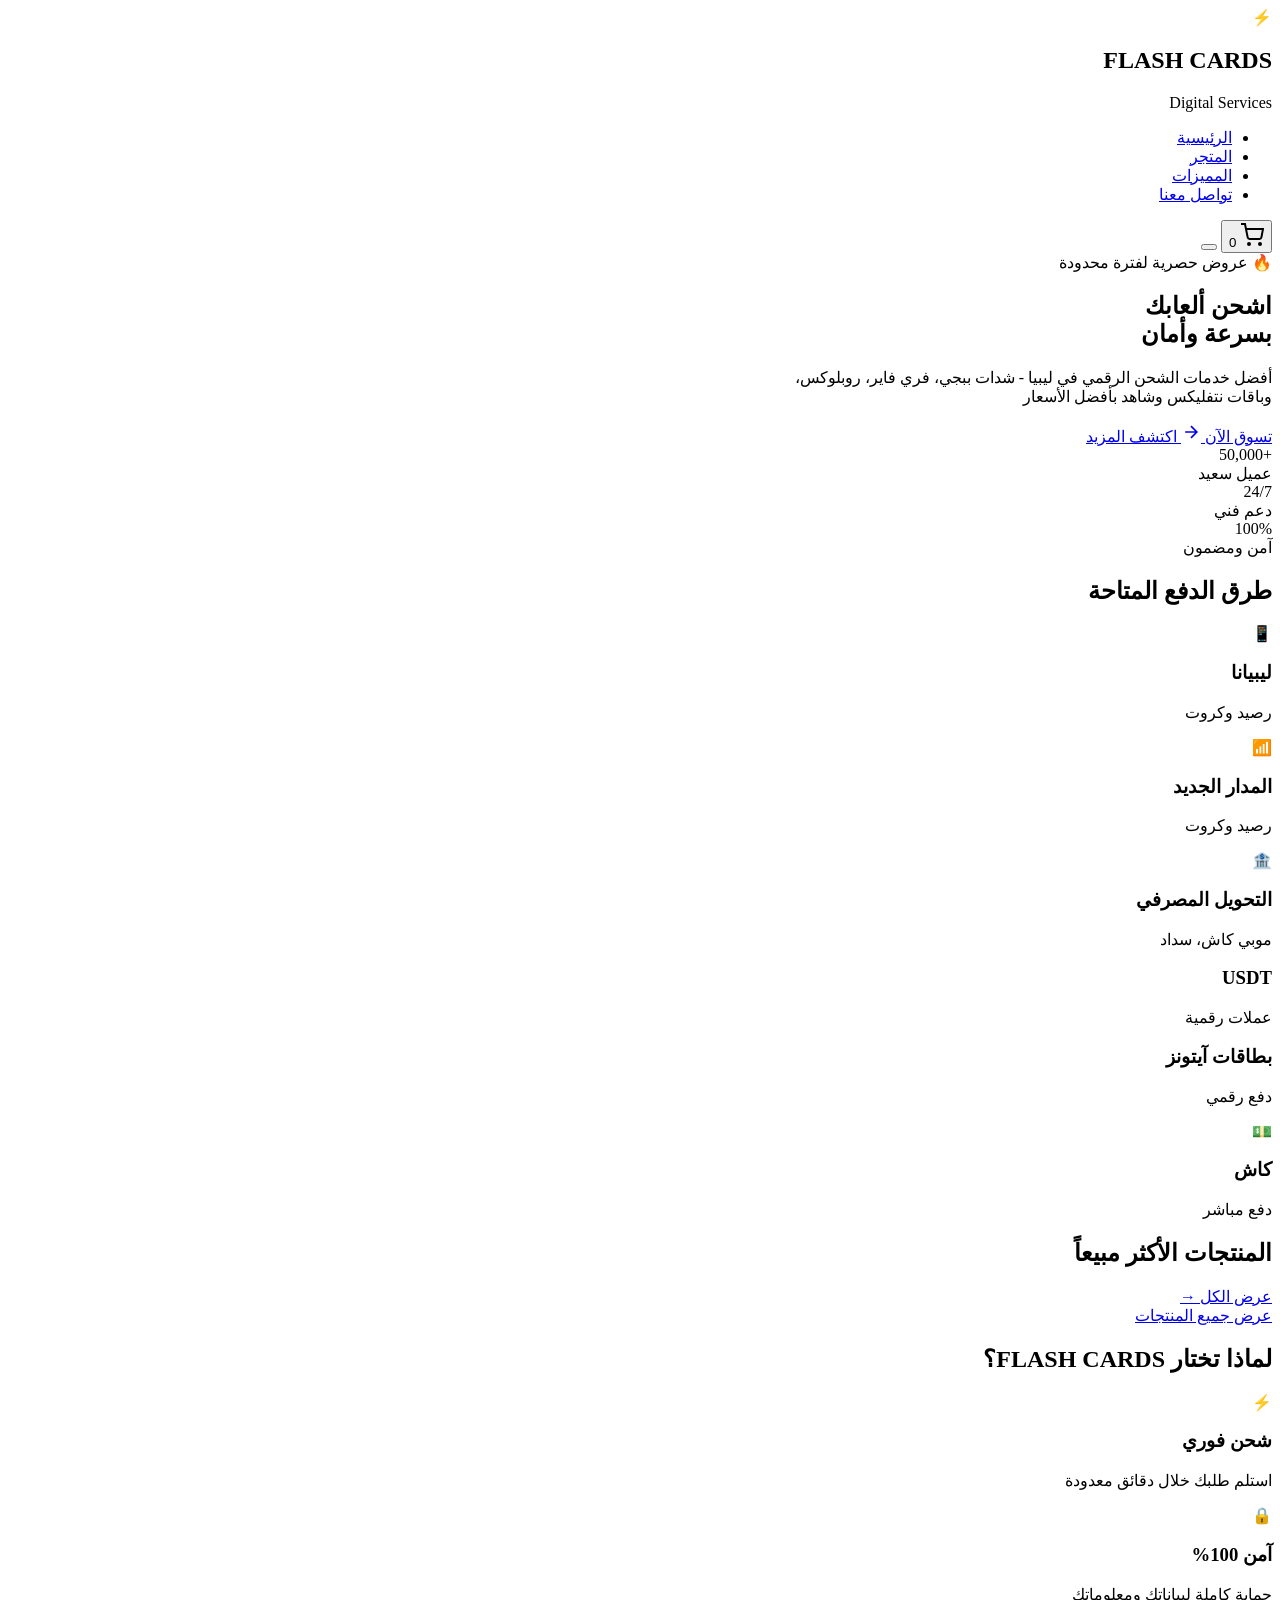
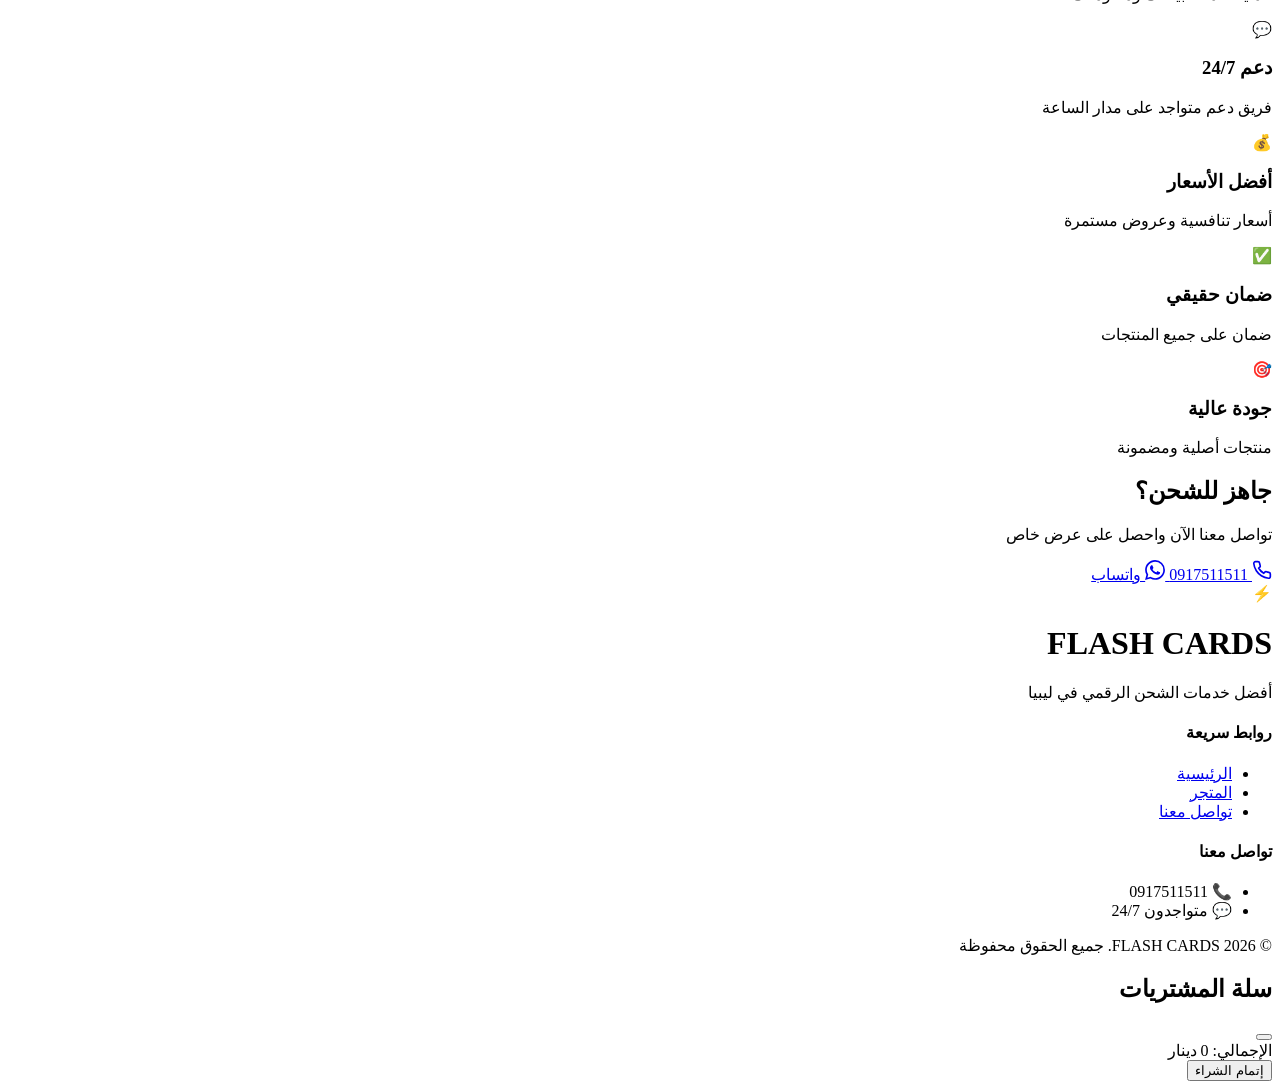
==== commit 7c150e7e: "gggg" ====
--- a/index.html
+++ b/index.html
@@ -3,2871 +3,292 @@
 <head>
     <meta charset="UTF-8">
     <meta name="viewport" content="width=device-width, initial-scale=1.0">
-    <title>المتجر الرقمي - Game Store Libya</title>
-    <link rel="stylesheet" href="style.css">
-    <link rel="stylesheet" href="https://cdnjs.cloudflare.com/ajax/libs/font-awesome/6.5.0/css/all.min.css">
-    <link href="https://fonts.googleapis.com/css2?family=Tajawal:wght@300;400;500;700;800;900&display=swap" rel="stylesheet">
+    <meta name="description" content="FLASH CARDS - Digital Services & Recharge">
+    <title>FLASH CARDS | Digital Services & Recharge</title>
+    <link rel="stylesheet" href="css/main.css">
+    <link rel="stylesheet" href="css/components.css">
+    <link rel="stylesheet" href="css/animations.css">
+    <link rel="preconnect" href="https://fonts.googleapis.com">
+    <link href="https://fonts.googleapis.com/css2?family=Cairo:wght@300;400;600;700;900&display=swap" rel="stylesheet">
 </head>
 <body>
-
-    <!-- ===== NAVBAR ===== -->
+    <!-- Navigation -->
     <nav class="navbar" id="navbar">
         <div class="nav-container">
-            <div class="nav-brand">
+            <div class="logo">
                 <div class="logo-icon">
-                    <i class="fas fa-gamepad"></i>
-                </div>
-                <div class="brand-text">
-                    <h1>المتجر الرقمي</h1>
-                    <span>Digital Store Libya</span>
-                </div>
-            </div>
-            <div class="nav-links">
-                <a href="#home" class="nav-link active"><i class="fas fa-home"></i> الرئيسية</a>
-                <a href="#products" class="nav-link"><i class="fas fa-store"></i> المنتجات</a>
-                <a href="#apps" class="nav-link"><i class="fas fa-mobile-alt"></i> التطبيقات</a>
-                <a href="#payment" class="nav-link"><i class="fas fa-credit-card"></i> الدفع</a>
-                <a href="#contact" class="nav-link"><i class="fas fa-envelope"></i> تواصل</a>
-            </div>
+                    <span class="lightning">⚡</span>
+                </div>
+                <div class="logo-text">
+                    <h1>FLASH CARDS</h1>
+                    <span>Digital Services</span>
+                </div>
+            </div>
+            
+            <ul class="nav-menu" id="navMenu">
+                <li><a href="index.html" class="nav-link active">الرئيسية</a></li>
+                <li><a href="shop.html" class="nav-link">المتجر</a></li>
+                <li><a href="#features" class="nav-link">المميزات</a></li>
+                <li><a href="contact.html" class="nav-link">تواصل معنا</a></li>
+            </ul>
+
             <div class="nav-actions">
-                <button class="categories-btn" id="categoriesBtn" onclick="toggleCategories()">
-                    <i class="fas fa-th-large"></i>
-                    <span>الأقسام</span>
-                    <div class="btn-pulse"></div>
-                </button>
-                <button class="cart-btn" id="cartBtn" onclick="toggleCart()">
-                    <i class="fas fa-shopping-cart"></i>
+                <button class="cart-btn" id="cartBtn" onclick="openCart()">
+                    <svg width="24" height="24" viewBox="0 0 24 24" fill="none" stroke="currentColor" stroke-width="2">
+                        <circle cx="9" cy="21" r="1"></circle>
+                        <circle cx="20" cy="21" r="1"></circle>
+                        <path d="M1 1h4l2.68 13.39a2 2 0 0 0 2 1.61h9.72a2 2 0 0 0 2-1.61L23 6H6"></path>
+                    </svg>
                     <span class="cart-count" id="cartCount">0</span>
                 </button>
-                <button class="mobile-menu-btn" onclick="toggleMobileMenu()">
-                    <i class="fas fa-bars"></i>
+                <button class="mobile-menu-btn" id="mobileMenuBtn">
+                    <span></span>
+                    <span></span>
+                    <span></span>
                 </button>
             </div>
         </div>
     </nav>
 
-    <!-- ===== CATEGORIES SIDEBAR ===== -->
-    <div class="categories-overlay" id="categoriesOverlay" onclick="toggleCategories()"></div>
-    <aside class="categories-sidebar" id="categoriesSidebar">
-        <div class="sidebar-header">
-            <h2><i class="fas fa-th-large"></i> جميع الأقسام</h2>
-            <button class="close-sidebar" onclick="toggleCategories()">
-                <i class="fas fa-times"></i>
-            </button>
-        </div>
-        <div class="sidebar-search">
-            <input type="text" placeholder="ابحث عن قسم..." id="sidebarSearch" oninput="filterCategories()">
-            <i class="fas fa-search"></i>
-        </div>
-        <div class="sidebar-categories" id="sidebarCategories">
-            <a href="#fc-mobile" class="sidebar-cat" data-name="fc-mobile">
-                <div class="cat-icon" style="background: linear-gradient(135deg, #1a472a, #2d8a4e)">⚽</div>
-                <div class="cat-info">
-                    <h4>FC Mobile KSA</h4>
-                    <span>1 منتج</span>
-                </div>
-                <i class="fas fa-chevron-left"></i>
-            </a>
-            <a href="#freefire" class="sidebar-cat" data-name="freefire">
-                <div class="cat-icon" style="background: linear-gradient(135deg, #ff6b00, #ff9500)">🔥</div>
-                <div class="cat-info">
-                    <h4>Free Fire</h4>
-                    <span>5 منتجات</span>
-                </div>
-                <i class="fas fa-chevron-left"></i>
-            </a>
-            <a href="#valorant" class="sidebar-cat" data-name="valorant">
-                <div class="cat-icon" style="background: linear-gradient(135deg, #ff4655, #bd3944)">🎯</div>
-                <div class="cat-info">
-                    <h4>فالورانت</h4>
-                    <span>3 منتجات</span>
-                </div>
-                <i class="fas fa-chevron-left"></i>
-            </a>
-            <a href="#itunes" class="sidebar-cat" data-name="itunes">
-                <div class="cat-icon" style="background: linear-gradient(135deg, #007AFF, #5856D6)">🍏</div>
-                <div class="cat-info">
-                    <h4>ايتونز تركي</h4>
-                    <span>2 منتج</span>
-                </div>
-                <i class="fas fa-chevron-left"></i>
-            </a>
-            <a href="#pubg" class="sidebar-cat" data-name="pubg">
-                <div class="cat-icon" style="background: linear-gradient(135deg, #DAA520, #B8860B)">🪖</div>
-                <div class="cat-info">
-                    <h4>ببجي موبايل</h4>
-                    <span>6 منتجات</span>
-                </div>
-                <i class="fas fa-chevron-left"></i>
-            </a>
-            <a href="#roblox" class="sidebar-cat" data-name="roblox">
-                <div class="cat-icon" style="background: linear-gradient(135deg, #e2231a, #ff4444)">🟥</div>
-                <div class="cat-info">
-                    <h4>Roblox</h4>
-                    <span>3 منتجات</span>
-                </div>
-                <i class="fas fa-chevron-left"></i>
-            </a>
-            <a href="#steam" class="sidebar-cat" data-name="steam">
-                <div class="cat-icon" style="background: linear-gradient(135deg, #1b2838, #2a475e)">🎮</div>
-                <div class="cat-info">
-                    <h4>ستيم تركي</h4>
-                    <span>2 منتج</span>
-                </div>
-                <i class="fas fa-chevron-left"></i>
-            </a>
-            <a href="#xbox" class="sidebar-cat" data-name="xbox">
-                <div class="cat-icon" style="background: linear-gradient(135deg, #107C10, #0e6b0e)">🟩</div>
-                <div class="cat-info">
-                    <h4>Xbox</h4>
-                    <span>6 منتجات</span>
-                </div>
-                <i class="fas fa-chevron-left"></i>
-            </a>
-            <a href="#amazon" class="sidebar-cat" data-name="amazon">
-                <div class="cat-icon" style="background: linear-gradient(135deg, #FF9900, #FFB84D)">📦</div>
-                <div class="cat-info">
-                    <h4>Amazon US</h4>
-                    <span>4 منتجات</span>
-                </div>
-                <i class="fas fa-chevron-left"></i>
-            </a>
-            <a href="#oxygen" class="sidebar-cat" data-name="oxygen">
-                <div class="cat-icon" style="background: linear-gradient(135deg, #7B2D8E, #9b59b6)">🟣</div>
-                <div class="cat-info">
-                    <h4>أكسجين</h4>
-                    <span>3 منتجات</span>
-                </div>
-                <i class="fas fa-chevron-left"></i>
-            </a>
-            <a href="#apps" class="sidebar-cat" data-name="apps">
-                <div class="cat-icon" style="background: linear-gradient(135deg, #00b894, #00cec9)">📱</div>
-                <div class="cat-info">
-                    <h4>تطبيقات البلس</h4>
-                    <span>2 منتج</span>
-                </div>
-                <i class="fas fa-chevron-left"></i>
-            </a>
-        </div>
-    </aside>
-
-    <!-- ===== CART SIDEBAR ===== -->
-    <div class="cart-overlay" id="cartOverlay" onclick="toggleCart()"></div>
-    <aside class="cart-sidebar" id="cartSidebar">
-        <div class="sidebar-header">
-            <h2><i class="fas fa-shopping-cart"></i> سلة المشتريات</h2>
-            <button class="close-sidebar" onclick="toggleCart()">
-                <i class="fas fa-times"></i>
-            </button>
-        </div>
-        <div class="cart-items" id="cartItems">
-            <div class="cart-empty">
-                <i class="fas fa-shopping-basket"></i>
-                <p>السلة فارغة</p>
-                <span>أضف منتجات للبدء</span>
-            </div>
-        </div>
-        <div class="cart-footer" id="cartFooter" style="display:none;">
-            <div class="cart-total">
-                <span>المجموع:</span>
-                <strong id="cartTotal">0 د.ل</strong>
-            </div>
-            <button class="checkout-btn" onclick="checkout()">
-                <i class="fas fa-paper-plane"></i> إتمام الطلب
-            </button>
-        </div>
-    </aside>
-
-    <!-- ===== HERO SECTION ===== -->
-    <section class="hero" id="home">
-        <div class="hero-particles" id="particles"></div>
+    <!-- Hero Section -->
+    <section class="hero">
+        <div class="hero-bg">
+            <div class="gradient-orb orb-1"></div>
+            <div class="gradient-orb orb-2"></div>
+            <div class="gradient-orb orb-3"></div>
+        </div>
+        
         <div class="hero-content">
-            <div class="hero-badge">
-                <i class="fas fa-bolt"></i> أسرع متجر رقمي في ليبيا
-            </div>
+            <div class="badge">🔥 عروض حصرية لفترة محدودة</div>
             <h1 class="hero-title">
-                <span class="gradient-text">المتجر الرقمي</span>
-                <br>للبطاقات والألعاب
+                <span class="gradient-text">اشحن ألعابك</span>
+                <br>
+                <span>بسرعة وأمان</span>
             </h1>
-            <p class="hero-desc">
-                اشحن ألعابك المفضلة واحصل على بطاقات الهدايا بأفضل الأسعار في ليبيا.
-                خدمة سريعة وآمنة على مدار الساعة.
+            <p class="hero-subtitle">
+                أفضل خدمات الشحن الرقمي في ليبيا - شدات ببجي، فري فاير، روبلوكس، 
+                <br>وباقات نتفليكس وشاهد بأفضل الأسعار
             </p>
-            <div class="hero-buttons">
-                <a href="#products" class="btn btn-primary btn-glow">
-                    <i class="fas fa-store"></i> تصفح المنتجات
+            
+            <div class="hero-actions">
+                <a href="shop.html" class="btn btn-primary btn-lg">
+                    <span>تسوق الآن</span>
+                    <svg width="20" height="20" viewBox="0 0 24 24" fill="none" stroke="currentColor" stroke-width="2">
+                        <path d="M5 12h14M12 5l7 7-7 7"/>
+                    </svg>
                 </a>
-                <a href="#contact" class="btn btn-outline">
-                    <i class="fas fa-headset"></i> تواصل معنا
+                <a href="#features" class="btn btn-secondary btn-lg">
+                    اكتشف المزيد
                 </a>
             </div>
+
             <div class="hero-stats">
                 <div class="stat">
-                    <div class="stat-number" data-count="5000">0</div>
+                    <div class="stat-number">+50,000</div>
                     <div class="stat-label">عميل سعيد</div>
                 </div>
-                <div class="stat-divider"></div>
                 <div class="stat">
-                    <div class="stat-number" data-count="12000">0</div>
-                    <div class="stat-label">عملية ناجحة</div>
-                </div>
-                <div class="stat-divider"></div>
+                    <div class="stat-number">24/7</div>
+                    <div class="stat-label">دعم فني</div>
+                </div>
                 <div class="stat">
-                    <div class="stat-number" data-count="11">0</div>
-                    <div class="stat-label">قسم متاح</div>
-                </div>
-            </div>
-        </div>
-        <div class="hero-visual">
-            <div class="floating-cards">
-                <div class="float-card card-1">⚽</div>
-                <div class="float-card card-2">🎮</div>
-                <div class="float-card card-3">🪖</div>
-                <div class="float-card card-4">🔥</div>
-                <div class="float-card card-5">🎯</div>
-                <div class="float-card card-6">🟩</div>
-            </div>
-        </div>
-    </section>
-
-    <!-- ===== FEATURES BAR ===== -->
-    <section class="features-bar">
-        <div class="container">
+                    <div class="stat-number">100%</div>
+                    <div class="stat-label">آمن ومضمون</div>
+                </div>
+            </div>
+        </div>
+    </section>
+
+    <!-- Payment Methods -->
+    <section class="payment-section">
+        <div class="container">
+            <h2 class="section-title">طرق الدفع المتاحة</h2>
+            <div class="payment-grid">
+                <div class="payment-card" data-aos="fade-up">
+                    <div class="payment-icon">📱</div>
+                    <h3>ليبيانا</h3>
+                    <p>رصيد وكروت</p>
+                </div>
+                <div class="payment-card" data-aos="fade-up" data-aos-delay="100">
+                    <div class="payment-icon">📶</div>
+                    <h3>المدار الجديد</h3>
+                    <p>رصيد وكروت</p>
+                </div>
+                <div class="payment-card" data-aos="fade-up" data-aos-delay="200">
+                    <div class="payment-icon">🏦</div>
+                    <h3>التحويل المصرفي</h3>
+                    <p>موبي كاش، سداد</p>
+                </div>
+                <div class="payment-card" data-aos="fade-up" data-aos-delay="300">
+                    <div class="payment-icon"></div>
+                    <h3>USDT</h3>
+                    <p>عملات رقمية</p>
+                </div>
+                <div class="payment-card" data-aos="fade-up" data-aos-delay="400">
+                    <div class="payment-icon"></div>
+                    <h3>بطاقات آيتونز</h3>
+                    <p>دفع رقمي</p>
+                </div>
+                <div class="payment-card" data-aos="fade-up" data-aos-delay="500">
+                    <div class="payment-icon">💵</div>
+                    <h3>كاش</h3>
+                    <p>دفع مباشر</p>
+                </div>
+            </div>
+        </div>
+    </section>
+
+    <!-- Featured Products -->
+    <section class="products-section" id="products">
+        <div class="container">
+            <div class="section-header">
+                <h2 class="section-title">المنتجات الأكثر مبيعاً</h2>
+                <a href="shop.html" class="view-all">عرض الكل →</a>
+            </div>
+
+            <div class="products-grid" id="featuredProducts">
+                <!-- Products loaded by JavaScript -->
+            </div>
+
+            <div class="text-center mt-40">
+                <a href="shop.html" class="btn btn-primary btn-lg">عرض جميع المنتجات</a>
+            </div>
+        </div>
+    </section>
+
+    <!-- Features -->
+    <section class="features-section" id="features">
+        <div class="container">
+            <h2 class="section-title">لماذا تختار FLASH CARDS؟</h2>
+            
             <div class="features-grid">
-                <div class="feature-item">
-                    <div class="feature-icon"><i class="fas fa-bolt"></i></div>
-                    <div class="feature-text">
-                        <h4>تسليم فوري</h4>
-                        <p>خلال دقائق</p>
-                    </div>
-                </div>
-                <div class="feature-item">
-                    <div class="feature-icon"><i class="fas fa-shield-alt"></i></div>
-                    <div class="feature-text">
-                        <h4>آمن 100%</h4>
-                        <p>حماية كاملة</p>
-                    </div>
-                </div>
-                <div class="feature-item">
-                    <div class="feature-icon"><i class="fas fa-headset"></i></div>
-                    <div class="feature-text">
-                        <h4>دعم 24/7</h4>
-                        <p>متاحين دائماً</p>
-                    </div>
-                </div>
-                <div class="feature-item">
-                    <div class="feature-icon"><i class="fas fa-tags"></i></div>
-                    <div class="feature-text">
-                        <h4>أفضل الأسعار</h4>
-                        <p>تنافسية جداً</p>
-                    </div>
-                </div>
-            </div>
-        </div>
-    </section>
-
-    <!-- ===== PRODUCTS SECTION ===== -->
-    <section class="products-section" id="products">
-        <div class="container">
-            <div class="section-header">
-                <span class="section-badge"><i class="fas fa-fire"></i> منتجاتنا</span>
-                <h2 class="section-title">تصفح <span class="gradient-text">أقسامنا</span> المتنوعة</h2>
-                <p class="section-desc">اختر من بين مجموعة واسعة من البطاقات وشحنات الألعاب بأفضل الأسعار</p>
-            </div>
-
-            <!-- Filter Tabs -->
-            <div class="filter-tabs">
-                <button class="filter-tab active" onclick="filterProducts('all', this)">
-                    <i class="fas fa-th"></i> الكل
-                </button>
-                <button class="filter-tab" onclick="filterProducts('games', this)">
-                    <i class="fas fa-gamepad"></i> ألعاب
-                </button>
-                <button class="filter-tab" onclick="filterProducts('cards', this)">
-                    <i class="fas fa-credit-card"></i> بطاقات
-                </button>
-                <button class="filter-tab" onclick="filterProducts('popular', this)">
-                    <i class="fas fa-star"></i> الأكثر طلباً
-                </button>
-            </div>
-
-            <!-- FC Mobile -->
-            <div class="category-block" id="fc-mobile" data-type="games">
-                <div class="category-header">
-                    <div class="category-icon-wrap" style="--cat-color: #1a472a">
-                        <span class="cat-emoji">⚽</span>
-                    </div>
-                    <div class="category-info">
-                        <h3>FC Mobile KSA</h3>
-                        <span class="product-count">1 منتج</span>
-                    </div>
-                </div>
-                <div class="products-grid">
-                    <div class="product-card" data-price="104" data-name="FC Mobile KSA - 1070 Point">
-                        <div class="product-badge">نقاط</div>
-                        <div class="product-image fc-mobile-img">
-                            <div class="product-icon-large">⚽</div>
-                            <div class="product-glow"></div>
+                <div class="feature-card">
+                    <div class="feature-icon">⚡</div>
+                    <h3>شحن فوري</h3>
+                    <p>استلم طلبك خلال دقائق معدودة</p>
+                </div>
+                
+                <div class="feature-card">
+                    <div class="feature-icon">🔒</div>
+                    <h3>آمن 100%</h3>
+                    <p>حماية كاملة لبياناتك ومعلوماتك</p>
+                </div>
+                
+                <div class="feature-card">
+                    <div class="feature-icon">💬</div>
+                    <h3>دعم 24/7</h3>
+                    <p>فريق دعم متواجد على مدار الساعة</p>
+                </div>
+                
+                <div class="feature-card">
+                    <div class="feature-icon">💰</div>
+                    <h3>أفضل الأسعار</h3>
+                    <p>أسعار تنافسية وعروض مستمرة</p>
+                </div>
+                
+                <div class="feature-card">
+                    <div class="feature-icon">✅</div>
+                    <h3>ضمان حقيقي</h3>
+                    <p>ضمان على جميع المنتجات</p>
+                </div>
+                
+                <div class="feature-card">
+                    <div class="feature-icon">🎯</div>
+                    <h3>جودة عالية</h3>
+                    <p>منتجات أصلية ومضمونة</p>
+                </div>
+            </div>
+        </div>
+    </section>
+
+    <!-- CTA Section -->
+    <section class="cta-section">
+        <div class="container">
+            <div class="cta-box">
+                <h2>جاهز للشحن؟</h2>
+                <p>تواصل معنا الآن واحصل على عرض خاص</p>
+                <div class="cta-actions">
+                    <a href="tel:0917511511" class="btn btn-primary btn-lg">
+                        <svg width="20" height="20" viewBox="0 0 24 24" fill="none" stroke="currentColor" stroke-width="2">
+                            <path d="M22 16.92v3a2 2 0 0 1-2.18 2 19.79 19.79 0 0 1-8.63-3.07 19.5 19.5 0 0 1-6-6 19.79 19.79 0 0 1-3.07-8.67A2 2 0 0 1 4.11 2h3a2 2 0 0 1 2 1.72 12.84 12.84 0 0 0 .7 2.81 2 2 0 0 1-.45 2.11L8.09 9.91a16 16 0 0 0 6 6l1.27-1.27a2 2 0 0 1 2.11-.45 12.84 12.84 0 0 0 2.81.7A2 2 0 0 1 22 16.92z"/>
+                        </svg>
+                        0917511511
+                    </a>
+                    <a href="https://wa.me/218917511511" class="btn btn-whatsapp btn-lg" target="_blank">
+                        <svg width="20" height="20" viewBox="0 0 24 24" fill="currentColor">
+                            <path d="M17.472 14.382c-.297-.149-1.758-.867-2.03-.967-.273-.099-.471-.148-.67.15-.197.297-.767.966-.94 1.164-.173.199-.347.223-.644.075-.297-.15-1.255-.463-2.39-1.475-.883-.788-1.48-1.761-1.653-2.059-.173-.297-.018-.458.13-.606.134-.133.298-.347.446-.52.149-.174.198-.298.298-.497.099-.198.05-.371-.025-.52-.075-.149-.669-1.612-.916-2.207-.242-.579-.487-.5-.669-.51-.173-.008-.371-.01-.57-.01-.198 0-.52.074-.792.372-.272.297-1.04 1.016-1.04 2.479 0 1.462 1.065 2.875 1.213 3.074.149.198 2.096 3.2 5.077 4.487.709.306 1.262.489 1.694.625.712.227 1.36.195 1.871.118.571-.085 1.758-.719 2.006-1.413.248-.694.248-1.289.173-1.413-.074-.124-.272-.198-.57-.347m-5.421 7.403h-.004a9.87 9.87 0 01-5.031-1.378l-.361-.214-3.741.982.998-3.648-.235-.374a9.86 9.86 0 01-1.51-5.26c.001-5.45 4.436-9.884 9.888-9.884 2.64 0 5.122 1.03 6.988 2.898a9.825 9.825 0 012.893 6.994c-.003 5.45-4.437 9.884-9.885 9.884m8.413-18.297A11.815 11.815 0 0012.05 0C5.495 0 .16 5.335.157 11.892c0 2.096.547 4.142 1.588 5.945L.057 24l6.305-1.654a11.882 11.882 0 005.683 1.448h.005c6.554 0 11.89-5.335 11.893-11.893a11.821 11.821 0 00-3.48-8.413Z"/>
+                        </svg>
+                        واتساب
+                    </a>
+                </div>
+            </div>
+        </div>
+    </section>
+
+    <!-- Footer -->
+    <footer class="footer">
+        <div class="container">
+            <div class="footer-grid">
+                <div class="footer-brand">
+                    <div class="logo">
+                        <div class="logo-icon">
+                            <span class="lightning">⚡</span>
                         </div>
-                        <div class="product-body">
-                            <h4 class="product-title">FC Mobile KSA</h4>
-                            <p class="product-subtitle">1070 نقطة</p>
-                            <div class="product-price">
-                                <span class="price-amount">104</span>
-                                <span class="price-currency">د.ل</span>
-                            </div>
-                            <button class="btn-add-cart" onclick="addToCart('FC Mobile KSA - 1070 Point', 104)">
-                                <i class="fas fa-cart-plus"></i> أضف للسلة
-                            </button>
+                        <div class="logo-text">
+                            <h1>FLASH CARDS</h1>
                         </div>
                     </div>
-                </div>
-            </div>
-
-            <!-- Free Fire -->
-            <div class="category-block" id="freefire" data-type="games popular">
-                <div class="category-header">
-                    <div class="category-icon-wrap" style="--cat-color: #ff6b00">
-                        <span class="cat-emoji">🔥</span>
-                    </div>
-                    <div class="category-info">
-                        <h3>Free Fire</h3>
-                        <span class="product-count">5 منتجات</span>
-                    </div>
-                </div>
-                <div class="products-grid">
-                    <div class="product-card" data-price="14.9" data-name="Free Fire - 1$">
-                        <div class="product-badge hot">🔥 الأكثر طلباً</div>
-                        <div class="product-image freefire-img">
-                            <div class="product-icon-large">💎</div>
-                            <div class="product-glow"></div>
-                        </div>
-                        <div class="product-body">
-                            <h4 class="product-title">Free Fire</h4>
-                            <p class="product-subtitle">1$ - جواهر</p>
-                            <div class="product-price">
-                                <span class="price-amount">14.9</span>
-                                <span class="price-currency">د.ل</span>
-                            </div>
-                            <button class="btn-add-cart" onclick="addToCart('Free Fire - 1$', 14.9)">
-                                <i class="fas fa-cart-plus"></i> أضف للسلة
-                            </button>
-                        </div>
-                    </div>
-                    <div class="product-card" data-price="24.8" data-name="Free Fire - 2$">
-                        <div class="product-image freefire-img">
-                            <div class="product-icon-large">💎</div>
-                            <div class="product-glow"></div>
-                        </div>
-                        <div class="product-body">
-                            <h4 class="product-title">Free Fire</h4>
-                            <p class="product-subtitle">2$ - جواهر</p>
-                            <div class="product-price">
-                                <span class="price-amount">24.8</span>
-                                <span class="price-currency">د.ل</span>
-                            </div>
-                            <button class="btn-add-cart" onclick="addToCart('Free Fire - 2$', 24.8)">
-                                <i class="fas fa-cart-plus"></i> أضف للسلة
-                            </button>
-                        </div>
-                    </div>
-                    <div class="product-card" data-price="54.5" data-name="Free Fire - 5$">
-                        <div class="product-image freefire-img">
-                            <div class="product-icon-large">💎</div>
-                            <div class="product-glow"></div>
-                        </div>
-                        <div class="product-body">
-                            <h4 class="product-title">Free Fire</h4>
-                            <p class="product-subtitle">5$ - جواهر</p>
-                            <div class="product-price">
-                                <span class="price-amount">54.5</span>
-                                <span class="price-currency">د.ل</span>
-                            </div>
-                            <button class="btn-add-cart" onclick="addToCart('Free Fire - 5$', 54.5)">
-                                <i class="fas fa-cart-plus"></i> أضف للسلة
-                            </button>
-                        </div>
-                    </div>
-                    <div class="product-card" data-price="104" data-name="Free Fire - 10$">
-                        <div class="product-image freefire-img">
-                            <div class="product-icon-large">💎</div>
-                            <div class="product-glow"></div>
-                        </div>
-                        <div class="product-body">
-                            <h4 class="product-title">Free Fire</h4>
-                            <p class="product-subtitle">10$ - جواهر</p>
-                            <div class="product-price">
-                                <span class="price-amount">104</span>
-                                <span class="price-currency">د.ل</span>
-                            </div>
-                            <button class="btn-add-cart" onclick="addToCart('Free Fire - 10$', 104)">
-                                <i class="fas fa-cart-plus"></i> أضف للسلة
-                            </button>
-                        </div>
-                    </div>
-                    <div class="product-card" data-price="203" data-name="Free Fire - 20$">
-                        <div class="product-badge best">⭐ أفضل قيمة</div>
-                        <div class="product-image freefire-img">
-                            <div class="product-icon-large">💎</div>
-                            <div class="product-glow"></div>
-                        </div>
-                        <div class="product-body">
-                            <h4 class="product-title">Free Fire</h4>
-                            <p class="product-subtitle">20$ - جواهر</p>
-                            <div class="product-price">
-                                <span class="price-amount">203</span>
-                                <span class="price-currency">د.ل</span>
-                            </div>
-                            <button class="btn-add-cart" onclick="addToCart('Free Fire - 20$', 203)">
-                                <i class="fas fa-cart-plus"></i> أضف للسلة
-                            </button>
-                        </div>
-                    </div>
-                </div>
-            </div>
-
-            <!-- Valorant -->
-            <div class="category-block" id="valorant" data-type="games popular">
-                <div class="category-header">
-                    <div class="category-icon-wrap" style="--cat-color: #ff4655">
-                        <span class="cat-emoji">🎯</span>
-                    </div>
-                    <div class="category-info">
-                        <h3>فالورانت</h3>
-                        <span class="product-count">3 منتجات</span>
-                    </div>
-                </div>
-                <div class="products-grid">
-                    <div class="product-card" data-price="53.5" data-name="فالورانت - 5$">
-                        <div class="product-image valorant-img">
-                            <div class="product-icon-large">🎯</div>
-                            <div class="product-glow"></div>
-                        </div>
-                        <div class="product-body">
-                            <h4 class="product-title">فالورانت</h4>
-                            <p class="product-subtitle">5$ - VP Points</p>
-                            <div class="product-price">
-                                <span class="price-amount">53.5</span>
-                                <span class="price-currency">د.ل</span>
-                            </div>
-                            <button class="btn-add-cart" onclick="addToCart('فالورانت - 5$', 53.5)">
-                                <i class="fas fa-cart-plus"></i> أضف للسلة
-                            </button>
-                        </div>
-                    </div>
-                    <div class="product-card" data-price="102" data-name="فالورانت - 10$">
-                        <div class="product-image valorant-img">
-                            <div class="product-icon-large">🎯</div>
-                            <div class="product-glow"></div>
-                        </div>
-                        <div class="product-body">
-                            <h4 class="product-title">فالورانت</h4>
-                            <p class="product-subtitle">10$ - VP Points</p>
-                            <div class="product-price">
-                                <span class="price-amount">102</span>
-                                <span class="price-currency">د.ل</span>
-                            </div>
-                            <button class="btn-add-cart" onclick="addToCart('فالورانت - 10$', 102)">
-                                <i class="fas fa-cart-plus"></i> أضف للسلة
-                            </button>
-                        </div>
-                    </div>
-                    <div class="product-card" data-price="199" data-name="فالورانت - 20$">
-                        <div class="product-badge best">⭐ أفضل قيمة</div>
-                        <div class="product-image valorant-img">
-                            <div class="product-icon-large">🎯</div>
-                            <div class="product-glow"></div>
-                        </div>
-                        <div class="product-body">
-                            <h4 class="product-title">فالورانت</h4>
-                            <p class="product-subtitle">20$ - VP Points</p>
-                            <div class="product-price">
-                                <span class="price-amount">199</span>
-                                <span class="price-currency">د.ل</span>
-                            </div>
-                            <button class="btn-add-cart" onclick="addToCart('فالورانت - 20$', 199)">
-                                <i class="fas fa-cart-plus"></i> أضف للسلة
-                            </button>
-                        </div>
-                    </div>
-                </div>
-            </div>
-
-            <!-- iTunes -->
-            <div class="category-block" id="itunes" data-type="cards">
-                <div class="category-header">
-                    <div class="category-icon-wrap" style="--cat-color: #007AFF">
-                        <span class="cat-emoji">🍏</span>
-                    </div>
-                    <div class="category-info">
-                        <h3>ايتونز تركي</h3>
-                        <span class="product-count">2 منتج</span>
-                    </div>
-                </div>
-                <div class="products-grid">
-                    <div class="product-card" data-price="40" data-name="ايتونز تركي - 100 TL">
-                        <div class="product-image itunes-img">
-                            <div class="product-icon-large">🍏</div>
-                            <div class="product-glow"></div>
-                        </div>
-                        <div class="product-body">
-                            <h4 class="product-title">ايتونز تركي</h4>
-                            <p class="product-subtitle">100 TL</p>
-                            <div class="product-price">
-                                <span class="price-amount">40</span>
-                                <span class="price-currency">د.ل</span>
-                            </div>
-                            <button class="btn-add-cart" onclick="addToCart('ايتونز تركي - 100 TL', 40)">
-                                <i class="fas fa-cart-plus"></i> أضف للسلة
-                            </button>
-                        </div>
-                    </div>
-                    <div class="product-card" data-price="92.5" data-name="ايتونز تركي - 250 TL">
-                        <div class="product-badge best">⭐ أفضل قيمة</div>
-                        <div class="product-image itunes-img">
-                            <div class="product-icon-large">🍏</div>
-                            <div class="product-glow"></div>
-                        </div>
-                        <div class="product-body">
-                            <h4 class="product-title">ايتونز تركي</h4>
-                            <p class="product-subtitle">250 TL</p>
-                            <div class="product-price">
-                                <span class="price-amount">92.5</span>
-                                <span class="price-currency">د.ل</span>
-                            </div>
-                            <button class="btn-add-cart" onclick="addToCart('ايتونز تركي - 250 TL', 92.5)">
-                                <i class="fas fa-cart-plus"></i> أضف للسلة
-                            </button>
-                        </div>
-                    </div>
-                </div>
-            </div>
-
-            <!-- PUBG -->
-            <div class="category-block" id="pubg" data-type="games popular">
-                <div class="category-header">
-                    <div class="category-icon-wrap" style="--cat-color: #DAA520">
-                        <span class="cat-emoji">🪖</span>
-                    </div>
-                    <div class="category-info">
-                        <h3>ببجي موبايل</h3>
-                        <span class="product-count">6 منتجات</span>
-                    </div>
-                </div>
-                <div class="products-grid">
-                    <div class="product-card" data-price="14.5" data-name="PUBG - 60 UC">
-                        <div class="product-badge hot">🔥 الأكثر طلباً</div>
-                        <div class="product-image pubg-img">
-                            <div class="product-icon-large">🪖</div>
-                            <div class="product-glow"></div>
-                        </div>
-                        <div class="product-body">
-                            <h4 class="product-title">ببجي موبايل</h4>
-                            <p class="product-subtitle">60 UC</p>
-                            <div class="product-price">
-                                <span class="price-amount">14.5</span>
-                                <span class="price-currency">د.ل</span>
-                            </div>
-                            <button class="btn-add-cart" onclick="addToCart('PUBG - 60 UC', 14.5)">
-                                <i class="fas fa-cart-plus"></i> أضف للسلة
-                            </button>
-                        </div>
-                    </div>
-                    <div class="product-card" data-price="52.5" data-name="PUBG - 325 UC">
-                        <div class="product-image pubg-img">
-                            <div class="product-icon-large">🪖</div>
-                            <div class="product-glow"></div>
-                        </div>
-                        <div class="product-body">
-                            <h4 class="product-title">ببجي موبايل</h4>
-                            <p class="product-subtitle">325 UC</p>
-                            <div class="product-price">
-                                <span class="price-amount">52.5</span>
-                                <span class="price-currency">د.ل</span>
-                            </div>
-                            <button class="btn-add-cart" onclick="addToCart('PUBG - 325 UC', 52.5)">
-                                <i class="fas fa-cart-plus"></i> أضف للسلة
-                            </button>
-                        </div>
-                    </div>
-                    <div class="product-card" data-price="100" data-name="PUBG - 660 UC">
-                        <div class="product-image pubg-img">
-                            <div class="product-icon-large">🪖</div>
-                            <div class="product-glow"></div>
-                        </div>
-                        <div class="product-body">
-                            <h4 class="product-title">ببجي موبايل</h4>
-                            <p class="product-subtitle">660 UC</p>
-                            <div class="product-price">
-                                <span class="price-amount">100</span>
-                                <span class="price-currency">د.ل</span>
-                            </div>
-                            <button class="btn-add-cart" onclick="addToCart('PUBG - 660 UC', 100)">
-                                <i class="fas fa-cart-plus"></i> أضف للسلة
-                            </button>
-                        </div>
-                    </div>
-                    <div class="product-card" data-price="242.5" data-name="PUBG - 1800 UC">
-                        <div class="product-image pubg-img">
-                            <div class="product-icon-large">🪖</div>
-                            <div class="product-glow"></div>
-                        </div>
-                        <div class="product-body">
-                            <h4 class="product-title">ببجي موبايل</h4>
-                            <p class="product-subtitle">1800 UC</p>
-                            <div class="product-price">
-                                <span class="price-amount">242.5</span>
-                                <span class="price-currency">د.ل</span>
-                            </div>
-                            <button class="btn-add-cart" onclick="addToCart('PUBG - 1800 UC', 242.5)">
-                                <i class="fas fa-cart-plus"></i> أضف للسلة
-                            </button>
-                        </div>
-                    </div>
-                    <div class="product-card" data-price="480" data-name="PUBG - 3850 UC">
-                        <div class="product-badge best">⭐ أفضل قيمة</div>
-                        <div class="product-image pubg-img">
-                            <div class="product-icon-large">🪖</div>
-                            <div class="product-glow"></div>
-                        </div>
-                        <div class="product-body">
-                            <h4 class="product-title">ببجي موبايل</h4>
-                            <p class="product-subtitle">3850 UC</p>
-                            <div class="product-price">
-                                <span class="price-amount">480</span>
-                                <span class="price-currency">د.ل</span>
-                            </div>
-                            <button class="btn-add-cart" onclick="addToCart('PUBG - 3850 UC', 480)">
-                                <i class="fas fa-cart-plus"></i> أضف للسلة
-                            </button>
-                        </div>
-                    </div>
-                    <div class="product-card" data-price="955" data-name="PUBG - 8100 UC">
-                        <div class="product-badge premium">💎 VIP</div>
-                        <div class="product-image pubg-img">
-                            <div class="product-icon-large">🪖</div>
-                            <div class="product-glow"></div>
-                        </div>
-                        <div class="product-body">
-                            <h4 class="product-title">ببجي موبايل</h4>
-                            <p class="product-subtitle">8100 UC</p>
-                            <div class="product-price">
-                                <span class="price-amount">955</span>
-                                <span class="price-currency">د.ل</span>
-                            </div>
-                            <button class="btn-add-cart" onclick="addToCart('PUBG - 8100 UC', 955)">
-                                <i class="fas fa-cart-plus"></i> أضف للسلة
-                            </button>
-                        </div>
-                    </div>
-                </div>
-            </div>
-
-            <!-- Roblox -->
-            <div class="category-block" id="roblox" data-type="games cards">
-                <div class="category-header">
-                    <div class="category-icon-wrap" style="--cat-color: #e2231a">
-                        <span class="cat-emoji">🟥</span>
-                    </div>
-                    <div class="category-info">
-                        <h3>Roblox</h3>
-                        <span class="product-count">3 منتجات</span>
-                    </div>
-                </div>
-                <div class="products-grid">
-                    <div class="product-card" data-price="104" data-name="Roblox US - 10$">
-                        <div class="product-image roblox-img">
-                            <div class="product-icon-large">🟥</div>
-                            <div class="product-glow"></div>
-                        </div>
-                        <div class="product-body">
-                            <h4 class="product-title">Roblox US</h4>
-                            <p class="product-subtitle">10$</p>
-                            <div class="product-price">
-                                <span class="price-amount">104</span>
-                                <span class="price-currency">د.ل</span>
-                            </div>
-                            <button class="btn-add-cart" onclick="addToCart('Roblox US - 10$', 104)">
-                                <i class="fas fa-cart-plus"></i> أضف للسلة
-                            </button>
-                        </div>
-                    </div>
-                    <div class="product-card" data-price="252.5" data-name="Roblox US - 25$">
-                        <div class="product-image roblox-img">
-                            <div class="product-icon-large">🟥</div>
-                            <div class="product-glow"></div>
-                        </div>
-                        <div class="product-body">
-                            <h4 class="product-title">Roblox US</h4>
-                            <p class="product-subtitle">25$</p>
-                            <div class="product-price">
-                                <span class="price-amount">252.5</span>
-                                <span class="price-currency">د.ل</span>
-                            </div>
-                            <button class="btn-add-cart" onclick="addToCart('Roblox US - 25$', 252.5)">
-                                <i class="fas fa-cart-plus"></i> أضف للسلة
-                            </button>
-                        </div>
-                    </div>
-                    <div class="product-card" data-price="500" data-name="Roblox US - 50$">
-                        <div class="product-badge best">⭐ أفضل قيمة</div>
-                        <div class="product-image roblox-img">
-                            <div class="product-icon-large">🟥</div>
-                            <div class="product-glow"></div>
-                        </div>
-                        <div class="product-body">
-                            <h4 class="product-title">Roblox US</h4>
-                            <p class="product-subtitle">50$</p>
-                            <div class="product-price">
-                                <span class="price-amount">500</span>
-                                <span class="price-currency">د.ل</span>
-                            </div>
-                            <button class="btn-add-cart" onclick="addToCart('Roblox US - 50$', 500)">
-                                <i class="fas fa-cart-plus"></i> أضف للسلة
-                            </button>
-                        </div>
-                    </div>
-                </div>
-            </div>
-
-            <!-- Steam -->
-            <div class="category-block" id="steam" data-type="games cards">
-                <div class="category-header">
-                    <div class="category-icon-wrap" style="--cat-color: #1b2838">
-                        <span class="cat-emoji">🎮</span>
-                    </div>
-                    <div class="category-info">
-                        <h3>ستيم تركي</h3>
-                        <span class="product-count">2 منتج</span>
-                    </div>
-                </div>
-                <div class="products-grid">
-                    <div class="product-card" data-price="58.5" data-name="Steam TR - 5$">
-                        <div class="product-image steam-img">
-                            <div class="product-icon-large">🎮</div>
-                            <div class="product-glow"></div>
-                        </div>
-                        <div class="product-body">
-                            <h4 class="product-title">ستيم تركي</h4>
-                            <p class="product-subtitle">5$</p>
-                            <div class="product-price">
-                                <span class="price-amount">58.5</span>
-                                <span class="price-currency">د.ل</span>
-                            </div>
-                            <button class="btn-add-cart" onclick="addToCart('Steam TR - 5$', 58.5)">
-                                <i class="fas fa-cart-plus"></i> أضف للسلة
-                            </button>
-                        </div>
-                    </div>
-                    <div class="product-card" data-price="219" data-name="Steam TR - 20$">
-                        <div class="product-badge best">⭐ أفضل قيمة</div>
-                        <div class="product-image steam-img">
-                            <div class="product-icon-large">🎮</div>
-                            <div class="product-glow"></div>
-                        </div>
-                        <div class="product-body">
-                            <h4 class="product-title">ستيم تركي</h4>
-                            <p class="product-subtitle">20$</p>
-                            <div class="product-price">
-                                <span class="price-amount">219</span>
-                                <span class="price-currency">د.ل</span>
-                            </div>
-                            <button class="btn-add-cart" onclick="addToCart('Steam TR - 20$', 219)">
-                                <i class="fas fa-cart-plus"></i> أضف للسلة
-                            </button>
-                        </div>
-                    </div>
-                </div>
-            </div>
-
-            <!-- Xbox -->
-            <div class="category-block" id="xbox" data-type="games cards">
-                <div class="category-header">
-                    <div class="category-icon-wrap" style="--cat-color: #107C10">
-                        <span class="cat-emoji">🟩</span>
-                    </div>
-                    <div class="category-info">
-                        <h3>Xbox</h3>
-                        <span class="product-count">6 منتجات</span>
-                    </div>
-                </div>
-                <div class="products-grid">
-                    <div class="product-card" data-price="54.5" data-name="Xbox US - 5$">
-                        <div class="product-image xbox-img">
-                            <div class="product-icon-large">🟩</div>
-                            <div class="product-glow"></div>
-                        </div>
-                        <div class="product-body">
-                            <h4 class="product-title">Xbox US</h4>
-                            <p class="product-subtitle">5$</p>
-                            <div class="product-price">
-                                <span class="price-amount">54.5</span>
-                                <span class="price-currency">د.ل</span>
-                            </div>
-                            <button class="btn-add-cart" onclick="addToCart('Xbox US - 5$', 54.5)">
-                                <i class="fas fa-cart-plus"></i> أضف للسلة
-                            </button>
-                        </div>
-                    </div>
-                    <div class="product-card" data-price="104" data-name="Xbox US - 10$">
-                        <div class="product-image xbox-img">
-                            <div class="product-icon-large">🟩</div>
-                            <div class="product-glow"></div>
-                        </div>
-                        <div class="product-body">
-                            <h4 class="product-title">Xbox US</h4>
-                            <p class="product-subtitle">10$</p>
-                            <div class="product-price">
-                                <span class="price-amount">104</span>
-                                <span class="price-currency">د.ل</span>
-                            </div>
-                            <button class="btn-add-cart" onclick="addToCart('Xbox US - 10$', 104)">
-                                <i class="fas fa-cart-plus"></i> أضف للسلة
-                            </button>
-                        </div>
-                    </div>
-                    <div class="product-card" data-price="153.5" data-name="Xbox US - 15$">
-                        <div class="product-image xbox-img">
-                            <div class="product-icon-large">🟩</div>
-                            <div class="product-glow"></div>
-                        </div>
-                        <div class="product-body">
-                            <h4 class="product-title">Xbox US</h4>
-                            <p class="product-subtitle">15$</p>
-                            <div class="product-price">
-                                <span class="price-amount">153.5</span>
-                                <span class="price-currency">د.ل</span>
-                            </div>
-                            <button class="btn-add-cart" onclick="addToCart('Xbox US - 15$', 153.5)">
-                                <i class="fas fa-cart-plus"></i> أضف للسلة
-                            </button>
-                        </div>
-                    </div>
-                    <div class="product-card" data-price="203" data-name="Xbox US - 20$">
-                        <div class="product-image xbox-img">
-                            <div class="product-icon-large">🟩</div>
-                            <div class="product-glow"></div>
-                        </div>
-                        <div class="product-body">
-                            <h4 class="product-title">Xbox US</h4>
-                            <p class="product-subtitle">20$</p>
-                            <div class="product-price">
-                                <span class="price-amount">203</span>
-                                <span class="price-currency">د.ل</span>
-                            </div>
-                            <button class="btn-add-cart" onclick="addToCart('Xbox US - 20$', 203)">
-                                <i class="fas fa-cart-plus"></i> أضف للسلة
-                            </button>
-                        </div>
-                    </div>
-                    <div class="product-card" data-price="252.5" data-name="Xbox US - 25$">
-                        <div class="product-image xbox-img">
-                            <div class="product-icon-large">🟩</div>
-                            <div class="product-glow"></div>
-                        </div>
-                        <div class="product-body">
-                            <h4 class="product-title">Xbox US</h4>
-                            <p class="product-subtitle">25$</p>
-                            <div class="product-price">
-                                <span class="price-amount">252.5</span>
-                                <span class="price-currency">د.ل</span>
-                            </div>
-                            <button class="btn-add-cart" onclick="addToCart('Xbox US - 25$', 252.5)">
-                                <i class="fas fa-cart-plus"></i> أضف للسلة
-                            </button>
-                        </div>
-                    </div>
-                    <div class="product-card" data-price="500" data-name="Xbox US - 50$">
-                        <div class="product-badge best">⭐ أفضل قيمة</div>
-                        <div class="product-image xbox-img">
-                            <div class="product-icon-large">🟩</div>
-                            <div class="product-glow"></div>
-                        </div>
-                        <div class="product-body">
-                            <h4 class="product-title">Xbox US</h4>
-                            <p class="product-subtitle">50$</p>
-                            <div class="product-price">
-                                <span class="price-amount">500</span>
-                                <span class="price-currency">د.ل</span>
-                            </div>
-                            <button class="btn-add-cart" onclick="addToCart('Xbox US - 50$', 500)">
-                                <i class="fas fa-cart-plus"></i> أضف للسلة
-                            </button>
-                        </div>
-                    </div>
-                </div>
-            </div>
-
-            <!-- Amazon -->
-            <div class="category-block" id="amazon" data-type="cards">
-                <div class="category-header">
-                    <div class="category-icon-wrap" style="--cat-color: #FF9900">
-                        <span class="cat-emoji">📦</span>
-                    </div>
-                    <div class="category-info">
-                        <h3>Amazon US</h3>
-                        <span class="product-count">4 منتجات</span>
-                    </div>
-                </div>
-                <div class="products-grid">
-                    <div class="product-card" data-price="104" data-name="Amazon US - 10$">
-                        <div class="product-image amazon-img">
-                            <div class="product-icon-large">📦</div>
-                            <div class="product-glow"></div>
-                        </div>
-                        <div class="product-body">
-                            <h4 class="product-title">Amazon US</h4>
-                            <p class="product-subtitle">10$</p>
-                            <div class="product-price">
-                                <span class="price-amount">104</span>
-                                <span class="price-currency">د.ل</span>
-                            </div>
-                            <button class="btn-add-cart" onclick="addToCart('Amazon US - 10$', 104)">
-                                <i class="fas fa-cart-plus"></i> أضف للسلة
-                            </button>
-                        </div>
-                    </div>
-                    <div class="product-card" data-price="252.5" data-name="Amazon US - 25$">
-                        <div class="product-image amazon-img">
-                            <div class="product-icon-large">📦</div>
-                            <div class="product-glow"></div>
-                        </div>
-                        <div class="product-body">
-                            <h4 class="product-title">Amazon US</h4>
-                            <p class="product-subtitle">25$</p>
-                            <div class="product-price">
-                                <span class="price-amount">252.5</span>
-                                <span class="price-currency">د.ل</span>
-                            </div>
-                            <button class="btn-add-cart" onclick="addToCart('Amazon US - 25$', 252.5)">
-                                <i class="fas fa-cart-plus"></i> أضف للسلة
-                            </button>
-                        </div>
-                    </div>
-                    <div class="product-card" data-price="500" data-name="Amazon US - 50$">
-                        <div class="product-image amazon-img">
-                            <div class="product-icon-large">📦</div>
-                            <div class="product-glow"></div>
-                        </div>
-                        <div class="product-body">
-                            <h4 class="product-title">Amazon US</h4>
-                            <p class="product-subtitle">50$</p>
-                            <div class="product-price">
-                                <span class="price-amount">500</span>
-                                <span class="price-currency">د.ل</span>
-                            </div>
-                            <button class="btn-add-cart" onclick="addToCart('Amazon US - 50$', 500)">
-                                <i class="fas fa-cart-plus"></i> أضف للسلة
-                            </button>
-                        </div>
-                    </div>
-                    <div class="product-card" data-price="995" data-name="Amazon US - 100$">
-                        <div class="product-badge premium">💎 VIP</div>
-                        <div class="product-image amazon-img">
-                            <div class="product-icon-large">📦</div>
-                            <div class="product-glow"></div>
-                        </div>
-                        <div class="product-body">
-                            <h4 class="product-title">Amazon US</h4>
-                            <p class="product-subtitle">100$</p>
-                            <div class="product-price">
-                                <span class="price-amount">995</span>
-                                <span class="price-currency">د.ل</span>
-                            </div>
-                            <button class="btn-add-cart" onclick="addToCart('Amazon US - 100$', 995)">
-                                <i class="fas fa-cart-plus"></i> أضف للسلة
-                            </button>
-                        </div>
-                    </div>
-                </div>
-            </div>
-
-            <!-- Oxygen -->
-            <div class="category-block" id="oxygen" data-type="cards">
-                <div class="category-header">
-                    <div class="category-icon-wrap" style="--cat-color: #7B2D8E">
-                        <span class="cat-emoji">🟣</span>
-                    </div>
-                    <div class="category-info">
-                        <h3>أكسجين</h3>
-                        <span class="product-count">3 منتجات</span>
-                    </div>
-                </div>
-                <div class="products-grid">
-                    <div class="product-card" data-price="10" data-name="أكسجين - 5">
-                        <div class="product-image oxygen-img">
-                            <div class="product-icon-large">🟣</div>
-                            <div class="product-glow"></div>
-                        </div>
-                        <div class="product-body">
-                            <h4 class="product-title">أكسجين</h4>
-                            <p class="product-subtitle">5</p>
-                            <div class="product-price">
-                                <span class="price-amount">10</span>
-                                <span class="price-currency">د.ل</span>
-                            </div>
-                            <button class="btn-add-cart" onclick="addToCart('أكسجين - 5', 10)">
-                                <i class="fas fa-cart-plus"></i> أضف للسلة
-                            </button>
-                        </div>
-                    </div>
-                    <div class="product-card" data-price="15" data-name="أكسجين - 10">
-                        <div class="product-image oxygen-img">
-                            <div class="product-icon-large">🟣</div>
-                            <div class="product-glow"></div>
-                        </div>
-                        <div class="product-body">
-                            <h4 class="product-title">أكسجين</h4>
-                            <p class="product-subtitle">10</p>
-                            <div class="product-price">
-                                <span class="price-amount">15</span>
-                                <span class="price-currency">د.ل</span>
-                            </div>
-                            <button class="btn-add-cart" onclick="addToCart('أكسجين - 10', 15)">
-                                <i class="fas fa-cart-plus"></i> أضف للسلة
-                            </button>
-                        </div>
-                    </div>
-                    <div class="product-card" data-price="80" data-name="أكسجين - 75">
-                        <div class="product-badge best">⭐ أفضل قيمة</div>
-                        <div class="product-image oxygen-img">
-                            <div class="product-icon-large">🟣</div>
-                            <div class="product-glow"></div>
-                        </div>
-                        <div class="product-body">
-                            <h4 class="product-title">أكسجين</h4>
-                            <p class="product-subtitle">75</p>
-                            <div class="product-price">
-                                <span class="price-amount">80</span>
-                                <span class="price-currency">د.ل</span>
-                            </div>
-                            <button class="btn-add-cart" onclick="addToCart('أكسجين - 75', 80)">
-                                <i class="fas fa-cart-plus"></i> أضف للسلة
-                            </button>
-                        </div>
-                    </div>
-                </div>
-            </div>
-        </div>
-    </section>
-
-    <!-- ===== APPS SECTION ===== -->
-    <section class="apps-section" id="apps">
-        <div class="container">
-            <div class="section-header">
-                <span class="section-badge"><i class="fas fa-mobile-alt"></i> تطبيقات مميزة</span>
-                <h2 class="section-title">تطبيقات <span class="gradient-text">البلس</span> المعدلة</h2>
-                <p class="section-desc">تطبيقات معدلة بمميزات حصرية وضمان كامل</p>
-            </div>
-
-            <!-- Plus Apps Package -->
-            <div class="app-showcase">
-                <div class="app-card premium-app">
-                    <div class="app-card-header">
-                        <div class="app-icon-big">
-                            <i class="fas fa-crown"></i>
-                        </div>
-                        <div class="app-badge-premium">🏆 باقة شاملة</div>
-                    </div>
-                    <div class="app-card-body">
-                        <h3>باقة تطبيقات البلس</h3>
-                        <p class="app-desc">أكثر من 80,000 تطبيق ولعبة معدلة ومميزة بضمان تام</p>
-                        <div class="app-plans">
-                            <div class="app-plan">
-                                <div class="plan-header">
-                                    <h4>باقة 100 يوم</h4>
-                                    <span class="plan-badge">الأفضل</span>
-                                </div>
-                                <div class="plan-price">
-                                    <span class="plan-amount">180</span>
-                                    <span class="plan-currency">د.ل</span>
-                                </div>
-                                <ul class="plan-features">
-                                    <li><i class="fas fa-check"></i> ضمان 100 يوم</li>
-                                    <li><i class="fas fa-check"></i> 80,000+ تطبيق</li>
-                                    <li><i class="fas fa-check"></i> تحديث مستمر</li>
-                                    <li><i class="fas fa-check"></i> دعم فني</li>
-                                </ul>
-                                <button class="btn-add-cart" onclick="addToCart('باقة تطبيقات البلس - 100 يوم', 180)">
-                                    <i class="fas fa-cart-plus"></i> اشترك الآن
-                                </button>
-                            </div>
-                            <div class="app-plan">
-                                <div class="plan-header">
-                                    <h4>باقة 30 يوم</h4>
-                                </div>
-                                <div class="plan-price">
-                                    <span class="plan-amount">105</span>
-                                    <span class="plan-currency">د.ل</span>
-                                </div>
-                                <ul class="plan-features">
-                                    <li><i class="fas fa-check"></i> ضمان 30 يوم</li>
-                                    <li><i class="fas fa-check"></i> 80,000+ تطبيق</li>
-                                    <li><i class="fas fa-check"></i> تحديث مستمر</li>
-                                    <li><i class="fas fa-check"></i> دعم فني</li>
-                                </ul>
-                                <button class="btn-add-cart" onclick="addToCart('باقة تطبيقات البلس - 30 يوم', 105)">
-                                    <i class="fas fa-cart-plus"></i> اشترك الآن
-                                </button>
-                            </div>
-                        </div>
-                    </div>
-                </div>
-            </div>
-
-            <!-- WhatsApp Plus -->
-            <div class="app-showcase">
-                <div class="app-card whatsapp-app">
-                    <div class="app-card-header">
-                        <div class="app-icon-big whatsapp-icon">
-                            <i class="fab fa-whatsapp"></i>
-                        </div>
-                        <div class="app-badge-green">🟢 واتساب بلس</div>
-                    </div>
-                    <div class="app-card-body">
-                        <h3>واتساب بلس المعدل</h3>
-                        <p class="app-desc">✨ مميزات حصرية لا تجدها في أي مكان آخر</p>
-                        <div class="features-list">
-                            <div class="feature-row">
-                                <span class="feature-icon-wrap">📵</span>
-                                <span>إخفاء ظهورك (عدم ظهور متصل)</span>
-                            </div>
-                            <div class="feature-row">
-                                <span class="feature-icon-wrap">👀</span>
-                                <span>إخفاء علامة قراءة الرسائل (صحين الأزرق)</span>
-                            </div>
-                            <div class="feature-row">
-                                <span class="feature-icon-wrap">✍️</span>
-                                <span>إخفاء جاري الكتابة وتسجيل الصوت</span>
-                            </div>
-                            <div class="feature-row">
-                                <span class="feature-icon-wrap">🔄</span>
-                                <span>رؤية الرسائل والحالات المحذوفة</span>
-                            </div>
-                            <div class="feature-row">
-                                <span class="feature-icon-wrap">📥</span>
-                                <span>حفظ الصور والفيديوهات لمرة واحدة</span>
-                            </div>
-                            <div class="feature-row">
-                                <span class="feature-icon-wrap">📞</span>
-                                <span>التحكم الكامل في المكالمات والخصوصية</span>
-                            </div>
-                            <div class="feature-row">
-                                <span class="feature-icon-wrap">🚀</span>
-                                <span>أكثر من 20 ميزة إضافية مذهلة!</span>
-                            </div>
-                        </div>
-                        <div class="app-price-row">
-                            <div class="app-price-big">
-                                <span class="price-amount">75</span>
-                                <span class="price-currency">د.ل</span>
-                            </div>
-                            <button class="btn-add-cart" onclick="addToCart('واتساب بلس المعدل', 75)">
-                                <i class="fas fa-cart-plus"></i> اشترك الآن
-                            </button>
-                        </div>
-                    </div>
-                </div>
-            </div>
-
-            <!-- Netflix & Shahid -->
-            <div class="app-showcase">
-                <div class="app-card netflix-app">
-                    <div class="app-card-header">
-                        <div class="app-icon-big netflix-icon">
-                            <i class="fas fa-film"></i>
-                        </div>
-                        <div class="app-badge-red">🍿 نتفليكس & شاهد</div>
-                    </div>
-                    <div class="app-card-body">
-                        <h3>نتفليكس و شاهد VIP المعدلة (للآيفون)</h3>
-                        <p class="app-desc">✨ تجربة مشاهدة سينمائية خرافية</p>
-                        <div class="features-list">
-                            <div class="feature-row">
-                                <span class="feature-icon-wrap">🎬</span>
-                                <span>حساب مفتوح وبدون إعلانات مزعجة</span>
-                            </div>
-                            <div class="feature-row">
-                                <span class="feature-icon-wrap">🌟</span>
-                                <span>دقة عرض 4K Ultra HD فائقة الوضوح</span>
-                            </div>
-                            <div class="feature-row">
-                                <span class="feature-icon-wrap">🔊</span>
-                                <span>جودة صوت محيطية (Spatial/Hi-Fi Audio)</span>
-                            </div>
-                            <div class="feature-row">
-                                <span class="feature-icon-wrap">📥</span>
-                                <span>مكتبة ضخمة - جميع الأفلام والمسلسلات</span>
-                            </div>
-                            <div class="feature-row">
-                                <span class="feature-icon-wrap">📱</span>
-                                <span>تحميل الحلقات للمشاهدة بدون إنترنت</span>
-                            </div>
-                        </div>
-                        <div class="app-price-row">
-                            <div class="app-price-big">
-                                <span class="price-amount">75</span>
-                                <span class="price-currency">د.ل</span>
-                            </div>
-                            <button class="btn-add-cart" onclick="addToCart('نتفليكس و شاهد VIP المعدلة', 75)">
-                                <i class="fas fa-cart-plus"></i> اشترك الآن
-                            </button>
-                        </div>
-                    </div>
-                </div>
-            </div>
-        </div>
-    </section>
-
-    <!-- ===== PAYMENT SECTION ===== -->
-    <section class="payment-section" id="payment">
-        <div class="container">
-            <div class="section-header">
-                <span class="section-badge"><i class="fas fa-credit-card"></i> طرق الدفع</span>
-                <h2 class="section-title">ادفع <span class="gradient-text">بالطريقة</span> التي تناسبك</h2>
-                <p class="section-desc">نوفر لك多种 طرق دفع سهلة وآمنة</p>
-            </div>
-            <div class="payment-grid">
-                <div class="payment-card">
-                    <div class="payment-icon">
-                        <i class="fas fa-sim-card"></i>
-                    </div>
-                    <h4>ليبيانا</h4>
-                    <p>رصيد / كروت</p>
-                    <span class="payment-status active">متوفر</span>
-                </div>
-                <div class="payment-card">
-                    <div class="payment-icon">
-                        <i class="fas fa-signal"></i>
-                    </div>
-                    <h4>المدار الجديد</h4>
-                    <p>رصيد / كروت</p>
-                    <span class="payment-status active">متوفر</span>
-                </div>
-                <div class="payment-card">
-                    <div class="payment-icon">
-                        <i class="fas fa-university"></i>
-                    </div>
-                    <h4>التحويل المصرفي</h4>
-                    <p>موبي كاش، سداد وغيرها</p>
-                    <span class="payment-status active">متوفر</span>
-                </div>
-                <div class="payment-card">
-                    <div class="payment-icon">
-                        <i class="fab fa-bitcoin"></i>
-                    </div>
-                    <h4>العملات الرقمية</h4>
-                    <p>USDT - تيثر</p>
-                    <span class="payment-status active">متوفر</span>
-                </div>
-                <div class="payment-card">
-                    <div class="payment-icon">
-                        <i class="fab fa-apple"></i>
-                    </div>
-                    <h4>بطاقات ايتونز</h4>
-                    <p>بطاقات آيتونز الرقمية</p>
-                    <span class="payment-status active">متوفر</span>
-                </div>
-                <div class="payment-card">
-                    <div class="payment-icon">
-                        <i class="fas fa-money-bill-wave"></i>
-                    </div>
-                    <h4>الدفع النقدي</h4>
-                    <p>كاش - الدفع المباشر</p>
-                    <span class="payment-status active">متوفر</span>
-                </div>
-            </div>
-        </div>
-    </section>
-
-    <!-- ===== CONTACT SECTION ===== -->
-    <section class="contact-section" id="contact">
-        <div class="container">
-            <div class="section-header">
-                <span class="section-badge"><i class="fas fa-headset"></i> تواصل معنا</span>
-                <h2 class="section-title">نحن هنا <span class="gradient-text">لمساعدتك</span></h2>
-                <p class="section-desc">تواصل معنا في أي وقت وسنرد عليك في أسرع وقت</p>
-            </div>
-            <div class="contact-grid">
-                <div class="contact-card">
-                    <div class="contact-icon whatsapp-contact">
-                        <i class="fab fa-whatsapp"></i>
-                    </div>
-                    <h4>واتساب</h4>
-                    <p>تواصل مباشر وسريع</p>
-                    <a href="#" class="contact-link" onclick="showAlert('whatsapp')">
-                        <i class="fas fa-external-link-alt"></i> فتح المحادثة
-                    </a>
-                </div>
-                <div class="contact-card">
-                    <div class="contact-icon telegram-contact">
-                        <i class="fab fa-telegram-plane"></i>
-                    </div>
-                    <h4>تيليجرام</h4>
-                    <p>قناة التحديثات</p>
-                    <a href="#" class="contact-link" onclick="showAlert('telegram')">
-                        <i class="fas fa-external-link-alt"></i> فتح القناة
-                    </a>
-                </div>
-                <div class="contact-card">
-                    <div class="contact-icon instagram-contact">
-                        <i class="fab fa-instagram"></i>
-                    </div>
-                    <h4>انستجرام</h4>
-                    <p>تابع آخر العروض</p>
-                    <a href="#" class="contact-link" onclick="showAlert('instagram')">
-                        <i class="fas fa-external-link-alt"></i> تابعنا
-                    </a>
-                </div>
-            </div>
-        </div>
-    </section>
-
-    <!-- ===== FOOTER ===== -->
-    <footer class="footer">
-        <div class="container">
-            <div class="footer-grid">
-                <div class="footer-brand">
-                    <div class="footer-logo">
-                        <i class="fas fa-gamepad"></i>
-                        <h3>المتجر الرقمي</h3>
-                    </div>
-                    <p>أسرع وأوثق متجر رقمي في ليبيا لبيع البطاقات وشحنات الألعاب والتطبيقات المعدلة.</p>
-                    <div class="footer-social">
-                        <a href="#"><i class="fab fa-whatsapp"></i></a>
-                        <a href="#"><i class="fab fa-telegram-plane"></i></a>
-                        <a href="#"><i class="fab fa-instagram"></i></a>
-                        <a href="#"><i class="fab fa-tiktok"></i></a>
-                    </div>
-                </div>
+                    <p>أفضل خدمات الشحن الرقمي في ليبيا</p>
+                </div>
+                
                 <div class="footer-links">
                     <h4>روابط سريعة</h4>
-                    <a href="#home">الرئيسية</a>
-                    <a href="#products">المنتجات</a>
-                    <a href="#apps">التطبيقات</a>
-                    <a href="#payment">طرق الدفع</a>
-                    <a href="#contact">تواصل معنا</a>
-                </div>
-                <div class="footer-links">
-                    <h4>الأقسام</h4>
-                    <a href="#pubg">ببجي موبايل</a>
-                    <a href="#freefire">Free Fire</a>
-                    <a href="#valorant">فالورانت</a>
-                    <a href="#xbox">Xbox</a>
-                    <a href="#steam">ستيم</a>
-                </div>
-                <div class="footer-links">
-                    <h4>المزيد</h4>
-                    <a href="#roblox">Roblox</a>
-                    <a href="#amazon">Amazon</a>
-                    <a href="#itunes">ايتونز</a>
-                    <a href="#oxygen">أكسجين</a>
-                    <a href="#fc-mobile">FC Mobile</a>
-                </div>
-            </div>
+                    <ul>
+                        <li><a href="index.html">الرئيسية</a></li>
+                        <li><a href="shop.html">المتجر</a></li>
+                        <li><a href="contact.html">تواصل معنا</a></li>
+                    </ul>
+                </div>
+                
+                <div class="footer-contact">
+                    <h4>تواصل معنا</h4>
+                    <ul>
+                        <li>📞 0917511511</li>
+                        <li>💬 متواجدون 24/7</li>
+                    </ul>
+                </div>
+            </div>
+            
             <div class="footer-bottom">
-                <p>© 2026 المتجر الرقمي - جميع الحقوق محفوظة 🇱🇾</p>
+                <p>&copy; 2026 FLASH CARDS. جميع الحقوق محفوظة</p>
             </div>
         </div>
     </footer>
 
-    <!-- ===== ORDER MODAL ===== -->
-    <div class="modal-overlay" id="orderModal">
-        <div class="modal-content">
-            <button class="modal-close" onclick="closeModal()">
-                <i class="fas fa-times"></i>
-            </button>
-            <div class="modal-header">
-                <div class="modal-icon">
-                    <i class="fas fa-paper-plane"></i>
-                </div>
-                <h2>إتمام الطلب</h2>
-                <p>أدخل بياناتك لإرسال الطلب</p>
-            </div>
-            <form class="order-form" id="orderForm" onsubmit="submitOrder(event)">
-                <div class="form-group">
-                    <label><i class="fas fa-user"></i> الاسم الكامل</label>
-                    <input type="text" id="orderName" placeholder="أدخل اسمك" required>
-                </div>
-                <div class="form-group">
-                    <label><i class="fas fa-phone"></i> رقم الهاتف</label>
-                    <input type="tel" id="orderPhone" placeholder="09XXXXXXXX" required>
-                </div>
-                <div class="form-group">
-                    <label><i class="fas fa-credit-card"></i> طريقة الدفع</label>
-                    <select id="orderPayment" required>
-                        <option value="">اختر طريقة الدفع</option>
-                        <option value="libyana">ليبيانا</option>
-                        <option value="madar">المدار الجديد</option>
-                        <option value="bank">تحويل مصرفي</option>
-                        <option value="usdt">USDT - عملة رقمية</option>
-                        <option value="itunes">بطاقة ايتونز</option>
-                        <option value="cash">دفع نقدي</option>
-                    </select>
-                </div>
-                <div class="form-group">
-                    <label><i class="fas fa-comment"></i> ملاحظات (اختياري)</label>
-                    <textarea id="orderNotes" placeholder="أي ملاحظات إضافية..."></textarea>
-                </div>
-                <div class="order-summary">
-                    <h4>ملخص الطلب</h4>
-                    <div id="orderItems"></div>
-                    <div class="order-total-row">
-                        <span>المجموع الكلي:</span>
-                        <strong id="orderTotal">0 د.ل</strong>
-                    </div>
-                </div>
-                <button type="submit" class="btn btn-primary btn-full btn-glow">
-                    <i class="fas fa-check-circle"></i> تأكيد الطلب
+    <!-- Cart Sidebar -->
+    <div class="cart-sidebar" id="cartSidebar">
+        <div class="cart-overlay" onclick="closeCart()"></div>
+        <div class="cart-content">
+            <div class="cart-header">
+                <h2>سلة المشتريات</h2>
+                <button class="close-cart" onclick="closeCart()"></button>
+            </div>
+            <div class="cart-items" id="cartItems">
+                <!-- Cart items loaded by JavaScript -->
+            </div>
+            <div class="cart-footer">
+                <div class="cart-total">
+                    <span>الإجمالي:</span>
+                    <span id="cartTotal">0 دينار</span>
+                </div>
+                <button class="btn btn-primary btn-full" onclick="checkout()">
+                    إتمام الشراء
                 </button>
-            </form>
+            </div>
         </div>
     </div>
 
-    <!-- ===== TOAST NOTIFICATION ===== -->
-    <div class="toast-container" id="toastContainer"></div>
-
-    <!-- ===== SCROLL TO TOP ===== -->
-    <button class="scroll-top" id="scrollTop" onclick="scrollToTop()">
-        <i class="fas fa-arrow-up"></i>
-    </button>
-
-    <script src="script.js"></script>
-</body>
-</html><!DOCTYPE html>
-<html lang="ar" dir="rtl">
-<head>
-    <meta charset="UTF-8">
-    <meta name="viewport" content="width=device-width, initial-scale=1.0">
-    <title>المتجر الرقمي - Game Store Libya</title>
-    <link rel="stylesheet" href="style.css">
-    <link rel="stylesheet" href="https://cdnjs.cloudflare.com/ajax/libs/font-awesome/6.5.0/css/all.min.css">
-    <link href="https://fonts.googleapis.com/css2?family=Tajawal:wght@300;400;500;700;800;900&display=swap" rel="stylesheet">
-</head>
-<body>
-
-    <!-- ===== NAVBAR ===== -->
-    <nav class="navbar" id="navbar">
-        <div class="nav-container">
-            <div class="nav-brand">
-                <div class="logo-icon">
-                    <i class="fas fa-gamepad"></i>
-                </div>
-                <div class="brand-text">
-                    <h1>المتجر الرقمي</h1>
-                    <span>Digital Store Libya</span>
-                </div>
-            </div>
-            <div class="nav-links">
-                <a href="#home" class="nav-link active"><i class="fas fa-home"></i> الرئيسية</a>
-                <a href="#products" class="nav-link"><i class="fas fa-store"></i> المنتجات</a>
-                <a href="#apps" class="nav-link"><i class="fas fa-mobile-alt"></i> التطبيقات</a>
-                <a href="#payment" class="nav-link"><i class="fas fa-credit-card"></i> الدفع</a>
-                <a href="#contact" class="nav-link"><i class="fas fa-envelope"></i> تواصل</a>
-            </div>
-            <div class="nav-actions">
-                <button class="categories-btn" id="categoriesBtn" onclick="toggleCategories()">
-                    <i class="fas fa-th-large"></i>
-                    <span>الأقسام</span>
-                    <div class="btn-pulse"></div>
-                </button>
-                <button class="cart-btn" id="cartBtn" onclick="toggleCart()">
-                    <i class="fas fa-shopping-cart"></i>
-                    <span class="cart-count" id="cartCount">0</span>
-                </button>
-                <button class="mobile-menu-btn" onclick="toggleMobileMenu()">
-                    <i class="fas fa-bars"></i>
-                </button>
-            </div>
-        </div>
-    </nav>
-
-    <!-- ===== CATEGORIES SIDEBAR ===== -->
-    <div class="categories-overlay" id="categoriesOverlay" onclick="toggleCategories()"></div>
-    <aside class="categories-sidebar" id="categoriesSidebar">
-        <div class="sidebar-header">
-            <h2><i class="fas fa-th-large"></i> جميع الأقسام</h2>
-            <button class="close-sidebar" onclick="toggleCategories()">
-                <i class="fas fa-times"></i>
-            </button>
-        </div>
-        <div class="sidebar-search">
-            <input type="text" placeholder="ابحث عن قسم..." id="sidebarSearch" oninput="filterCategories()">
-            <i class="fas fa-search"></i>
-        </div>
-        <div class="sidebar-categories" id="sidebarCategories">
-            <a href="#fc-mobile" class="sidebar-cat" data-name="fc-mobile">
-                <div class="cat-icon" style="background: linear-gradient(135deg, #1a472a, #2d8a4e)">⚽</div>
-                <div class="cat-info">
-                    <h4>FC Mobile KSA</h4>
-                    <span>1 منتج</span>
-                </div>
-                <i class="fas fa-chevron-left"></i>
-            </a>
-            <a href="#freefire" class="sidebar-cat" data-name="freefire">
-                <div class="cat-icon" style="background: linear-gradient(135deg, #ff6b00, #ff9500)">🔥</div>
-                <div class="cat-info">
-                    <h4>Free Fire</h4>
-                    <span>5 منتجات</span>
-                </div>
-                <i class="fas fa-chevron-left"></i>
-            </a>
-            <a href="#valorant" class="sidebar-cat" data-name="valorant">
-                <div class="cat-icon" style="background: linear-gradient(135deg, #ff4655, #bd3944)">🎯</div>
-                <div class="cat-info">
-                    <h4>فالورانت</h4>
-                    <span>3 منتجات</span>
-                </div>
-                <i class="fas fa-chevron-left"></i>
-            </a>
-            <a href="#itunes" class="sidebar-cat" data-name="itunes">
-                <div class="cat-icon" style="background: linear-gradient(135deg, #007AFF, #5856D6)">🍏</div>
-                <div class="cat-info">
-                    <h4>ايتونز تركي</h4>
-                    <span>2 منتج</span>
-                </div>
-                <i class="fas fa-chevron-left"></i>
-            </a>
-            <a href="#pubg" class="sidebar-cat" data-name="pubg">
-                <div class="cat-icon" style="background: linear-gradient(135deg, #DAA520, #B8860B)">🪖</div>
-                <div class="cat-info">
-                    <h4>ببجي موبايل</h4>
-                    <span>6 منتجات</span>
-                </div>
-                <i class="fas fa-chevron-left"></i>
-            </a>
-            <a href="#roblox" class="sidebar-cat" data-name="roblox">
-                <div class="cat-icon" style="background: linear-gradient(135deg, #e2231a, #ff4444)">🟥</div>
-                <div class="cat-info">
-                    <h4>Roblox</h4>
-                    <span>3 منتجات</span>
-                </div>
-                <i class="fas fa-chevron-left"></i>
-            </a>
-            <a href="#steam" class="sidebar-cat" data-name="steam">
-                <div class="cat-icon" style="background: linear-gradient(135deg, #1b2838, #2a475e)">🎮</div>
-                <div class="cat-info">
-                    <h4>ستيم تركي</h4>
-                    <span>2 منتج</span>
-                </div>
-                <i class="fas fa-chevron-left"></i>
-            </a>
-            <a href="#xbox" class="sidebar-cat" data-name="xbox">
-                <div class="cat-icon" style="background: linear-gradient(135deg, #107C10, #0e6b0e)">🟩</div>
-                <div class="cat-info">
-                    <h4>Xbox</h4>
-                    <span>6 منتجات</span>
-                </div>
-                <i class="fas fa-chevron-left"></i>
-            </a>
-            <a href="#amazon" class="sidebar-cat" data-name="amazon">
-                <div class="cat-icon" style="background: linear-gradient(135deg, #FF9900, #FFB84D)">📦</div>
-                <div class="cat-info">
-                    <h4>Amazon US</h4>
-                    <span>4 منتجات</span>
-                </div>
-                <i class="fas fa-chevron-left"></i>
-            </a>
-            <a href="#oxygen" class="sidebar-cat" data-name="oxygen">
-                <div class="cat-icon" style="background: linear-gradient(135deg, #7B2D8E, #9b59b6)">🟣</div>
-                <div class="cat-info">
-                    <h4>أكسجين</h4>
-                    <span>3 منتجات</span>
-                </div>
-                <i class="fas fa-chevron-left"></i>
-            </a>
-            <a href="#apps" class="sidebar-cat" data-name="apps">
-                <div class="cat-icon" style="background: linear-gradient(135deg, #00b894, #00cec9)">📱</div>
-                <div class="cat-info">
-                    <h4>تطبيقات البلس</h4>
-                    <span>2 منتج</span>
-                </div>
-                <i class="fas fa-chevron-left"></i>
-            </a>
-        </div>
-    </aside>
-
-    <!-- ===== CART SIDEBAR ===== -->
-    <div class="cart-overlay" id="cartOverlay" onclick="toggleCart()"></div>
-    <aside class="cart-sidebar" id="cartSidebar">
-        <div class="sidebar-header">
-            <h2><i class="fas fa-shopping-cart"></i> سلة المشتريات</h2>
-            <button class="close-sidebar" onclick="toggleCart()">
-                <i class="fas fa-times"></i>
-            </button>
-        </div>
-        <div class="cart-items" id="cartItems">
-            <div class="cart-empty">
-                <i class="fas fa-shopping-basket"></i>
-                <p>السلة فارغة</p>
-                <span>أضف منتجات للبدء</span>
-            </div>
-        </div>
-        <div class="cart-footer" id="cartFooter" style="display:none;">
-            <div class="cart-total">
-                <span>المجموع:</span>
-                <strong id="cartTotal">0 د.ل</strong>
-            </div>
-            <button class="checkout-btn" onclick="checkout()">
-                <i class="fas fa-paper-plane"></i> إتمام الطلب
-            </button>
-        </div>
-    </aside>
-
-    <!-- ===== HERO SECTION ===== -->
-    <section class="hero" id="home">
-        <div class="hero-particles" id="particles"></div>
-        <div class="hero-content">
-            <div class="hero-badge">
-                <i class="fas fa-bolt"></i> أسرع متجر رقمي في ليبيا
-            </div>
-            <h1 class="hero-title">
-                <span class="gradient-text">المتجر الرقمي</span>
-                <br>للبطاقات والألعاب
-            </h1>
-            <p class="hero-desc">
-                اشحن ألعابك المفضلة واحصل على بطاقات الهدايا بأفضل الأسعار في ليبيا.
-                خدمة سريعة وآمنة على مدار الساعة.
-            </p>
-            <div class="hero-buttons">
-                <a href="#products" class="btn btn-primary btn-glow">
-                    <i class="fas fa-store"></i> تصفح المنتجات
-                </a>
-                <a href="#contact" class="btn btn-outline">
-                    <i class="fas fa-headset"></i> تواصل معنا
-                </a>
-            </div>
-            <div class="hero-stats">
-                <div class="stat">
-                    <div class="stat-number" data-count="5000">0</div>
-                    <div class="stat-label">عميل سعيد</div>
-                </div>
-                <div class="stat-divider"></div>
-                <div class="stat">
-                    <div class="stat-number" data-count="12000">0</div>
-                    <div class="stat-label">عملية ناجحة</div>
-                </div>
-                <div class="stat-divider"></div>
-                <div class="stat">
-                    <div class="stat-number" data-count="11">0</div>
-                    <div class="stat-label">قسم متاح</div>
-                </div>
-            </div>
-        </div>
-        <div class="hero-visual">
-            <div class="floating-cards">
-                <div class="float-card card-1">⚽</div>
-                <div class="float-card card-2">🎮</div>
-                <div class="float-card card-3">🪖</div>
-                <div class="float-card card-4">🔥</div>
-                <div class="float-card card-5">🎯</div>
-                <div class="float-card card-6">🟩</div>
-            </div>
-        </div>
-    </section>
-
-    <!-- ===== FEATURES BAR ===== -->
-    <section class="features-bar">
-        <div class="container">
-            <div class="features-grid">
-                <div class="feature-item">
-                    <div class="feature-icon"><i class="fas fa-bolt"></i></div>
-                    <div class="feature-text">
-                        <h4>تسليم فوري</h4>
-                        <p>خلال دقائق</p>
-                    </div>
-                </div>
-                <div class="feature-item">
-                    <div class="feature-icon"><i class="fas fa-shield-alt"></i></div>
-                    <div class="feature-text">
-                        <h4>آمن 100%</h4>
-                        <p>حماية كاملة</p>
-                    </div>
-                </div>
-                <div class="feature-item">
-                    <div class="feature-icon"><i class="fas fa-headset"></i></div>
-                    <div class="feature-text">
-                        <h4>دعم 24/7</h4>
-                        <p>متاحين دائماً</p>
-                    </div>
-                </div>
-                <div class="feature-item">
-                    <div class="feature-icon"><i class="fas fa-tags"></i></div>
-                    <div class="feature-text">
-                        <h4>أفضل الأسعار</h4>
-                        <p>تنافسية جداً</p>
-                    </div>
-                </div>
-            </div>
-        </div>
-    </section>
-
-    <!-- ===== PRODUCTS SECTION ===== -->
-    <section class="products-section" id="products">
-        <div class="container">
-            <div class="section-header">
-                <span class="section-badge"><i class="fas fa-fire"></i> منتجاتنا</span>
-                <h2 class="section-title">تصفح <span class="gradient-text">أقسامنا</span> المتنوعة</h2>
-                <p class="section-desc">اختر من بين مجموعة واسعة من البطاقات وشحنات الألعاب بأفضل الأسعار</p>
-            </div>
-
-            <!-- Filter Tabs -->
-            <div class="filter-tabs">
-                <button class="filter-tab active" onclick="filterProducts('all', this)">
-                    <i class="fas fa-th"></i> الكل
-                </button>
-                <button class="filter-tab" onclick="filterProducts('games', this)">
-                    <i class="fas fa-gamepad"></i> ألعاب
-                </button>
-                <button class="filter-tab" onclick="filterProducts('cards', this)">
-                    <i class="fas fa-credit-card"></i> بطاقات
-                </button>
-                <button class="filter-tab" onclick="filterProducts('popular', this)">
-                    <i class="fas fa-star"></i> الأكثر طلباً
-                </button>
-            </div>
-
-            <!-- FC Mobile -->
-            <div class="category-block" id="fc-mobile" data-type="games">
-                <div class="category-header">
-                    <div class="category-icon-wrap" style="--cat-color: #1a472a">
-                        <span class="cat-emoji">⚽</span>
-                    </div>
-                    <div class="category-info">
-                        <h3>FC Mobile KSA</h3>
-                        <span class="product-count">1 منتج</span>
-                    </div>
-                </div>
-                <div class="products-grid">
-                    <div class="product-card" data-price="104" data-name="FC Mobile KSA - 1070 Point">
-                        <div class="product-badge">نقاط</div>
-                        <div class="product-image fc-mobile-img">
-                            <div class="product-icon-large">⚽</div>
-                            <div class="product-glow"></div>
-                        </div>
-                        <div class="product-body">
-                            <h4 class="product-title">FC Mobile KSA</h4>
-                            <p class="product-subtitle">1070 نقطة</p>
-                            <div class="product-price">
-                                <span class="price-amount">104</span>
-                                <span class="price-currency">د.ل</span>
-                            </div>
-                            <button class="btn-add-cart" onclick="addToCart('FC Mobile KSA - 1070 Point', 104)">
-                                <i class="fas fa-cart-plus"></i> أضف للسلة
-                            </button>
-                        </div>
-                    </div>
-                </div>
-            </div>
-
-            <!-- Free Fire -->
-            <div class="category-block" id="freefire" data-type="games popular">
-                <div class="category-header">
-                    <div class="category-icon-wrap" style="--cat-color: #ff6b00">
-                        <span class="cat-emoji">🔥</span>
-                    </div>
-                    <div class="category-info">
-                        <h3>Free Fire</h3>
-                        <span class="product-count">5 منتجات</span>
-                    </div>
-                </div>
-                <div class="products-grid">
-                    <div class="product-card" data-price="14.9" data-name="Free Fire - 1$">
-                        <div class="product-badge hot">🔥 الأكثر طلباً</div>
-                        <div class="product-image freefire-img">
-                            <div class="product-icon-large">💎</div>
-                            <div class="product-glow"></div>
-                        </div>
-                        <div class="product-body">
-                            <h4 class="product-title">Free Fire</h4>
-                            <p class="product-subtitle">1$ - جواهر</p>
-                            <div class="product-price">
-                                <span class="price-amount">14.9</span>
-                                <span class="price-currency">د.ل</span>
-                            </div>
-                            <button class="btn-add-cart" onclick="addToCart('Free Fire - 1$', 14.9)">
-                                <i class="fas fa-cart-plus"></i> أضف للسلة
-                            </button>
-                        </div>
-                    </div>
-                    <div class="product-card" data-price="24.8" data-name="Free Fire - 2$">
-                        <div class="product-image freefire-img">
-                            <div class="product-icon-large">💎</div>
-                            <div class="product-glow"></div>
-                        </div>
-                        <div class="product-body">
-                            <h4 class="product-title">Free Fire</h4>
-                            <p class="product-subtitle">2$ - جواهر</p>
-                            <div class="product-price">
-                                <span class="price-amount">24.8</span>
-                                <span class="price-currency">د.ل</span>
-                            </div>
-                            <button class="btn-add-cart" onclick="addToCart('Free Fire - 2$', 24.8)">
-                                <i class="fas fa-cart-plus"></i> أضف للسلة
-                            </button>
-                        </div>
-                    </div>
-                    <div class="product-card" data-price="54.5" data-name="Free Fire - 5$">
-                        <div class="product-image freefire-img">
-                            <div class="product-icon-large">💎</div>
-                            <div class="product-glow"></div>
-                        </div>
-                        <div class="product-body">
-                            <h4 class="product-title">Free Fire</h4>
-                            <p class="product-subtitle">5$ - جواهر</p>
-                            <div class="product-price">
-                                <span class="price-amount">54.5</span>
-                                <span class="price-currency">د.ل</span>
-                            </div>
-                            <button class="btn-add-cart" onclick="addToCart('Free Fire - 5$', 54.5)">
-                                <i class="fas fa-cart-plus"></i> أضف للسلة
-                            </button>
-                        </div>
-                    </div>
-                    <div class="product-card" data-price="104" data-name="Free Fire - 10$">
-                        <div class="product-image freefire-img">
-                            <div class="product-icon-large">💎</div>
-                            <div class="product-glow"></div>
-                        </div>
-                        <div class="product-body">
-                            <h4 class="product-title">Free Fire</h4>
-                            <p class="product-subtitle">10$ - جواهر</p>
-                            <div class="product-price">
-                                <span class="price-amount">104</span>
-                                <span class="price-currency">د.ل</span>
-                            </div>
-                            <button class="btn-add-cart" onclick="addToCart('Free Fire - 10$', 104)">
-                                <i class="fas fa-cart-plus"></i> أضف للسلة
-                            </button>
-                        </div>
-                    </div>
-                    <div class="product-card" data-price="203" data-name="Free Fire - 20$">
-                        <div class="product-badge best">⭐ أفضل قيمة</div>
-                        <div class="product-image freefire-img">
-                            <div class="product-icon-large">💎</div>
-                            <div class="product-glow"></div>
-                        </div>
-                        <div class="product-body">
-                            <h4 class="product-title">Free Fire</h4>
-                            <p class="product-subtitle">20$ - جواهر</p>
-                            <div class="product-price">
-                                <span class="price-amount">203</span>
-                                <span class="price-currency">د.ل</span>
-                            </div>
-                            <button class="btn-add-cart" onclick="addToCart('Free Fire - 20$', 203)">
-                                <i class="fas fa-cart-plus"></i> أضف للسلة
-                            </button>
-                        </div>
-                    </div>
-                </div>
-            </div>
-
-            <!-- Valorant -->
-            <div class="category-block" id="valorant" data-type="games popular">
-                <div class="category-header">
-                    <div class="category-icon-wrap" style="--cat-color: #ff4655">
-                        <span class="cat-emoji">🎯</span>
-                    </div>
-                    <div class="category-info">
-                        <h3>فالورانت</h3>
-                        <span class="product-count">3 منتجات</span>
-                    </div>
-                </div>
-                <div class="products-grid">
-                    <div class="product-card" data-price="53.5" data-name="فالورانت - 5$">
-                        <div class="product-image valorant-img">
-                            <div class="product-icon-large">🎯</div>
-                            <div class="product-glow"></div>
-                        </div>
-                        <div class="product-body">
-                            <h4 class="product-title">فالورانت</h4>
-                            <p class="product-subtitle">5$ - VP Points</p>
-                            <div class="product-price">
-                                <span class="price-amount">53.5</span>
-                                <span class="price-currency">د.ل</span>
-                            </div>
-                            <button class="btn-add-cart" onclick="addToCart('فالورانت - 5$', 53.5)">
-                                <i class="fas fa-cart-plus"></i> أضف للسلة
-                            </button>
-                        </div>
-                    </div>
-                    <div class="product-card" data-price="102" data-name="فالورانت - 10$">
-                        <div class="product-image valorant-img">
-                            <div class="product-icon-large">🎯</div>
-                            <div class="product-glow"></div>
-                        </div>
-                        <div class="product-body">
-                            <h4 class="product-title">فالورانت</h4>
-                            <p class="product-subtitle">10$ - VP Points</p>
-                            <div class="product-price">
-                                <span class="price-amount">102</span>
-                                <span class="price-currency">د.ل</span>
-                            </div>
-                            <button class="btn-add-cart" onclick="addToCart('فالورانت - 10$', 102)">
-                                <i class="fas fa-cart-plus"></i> أضف للسلة
-                            </button>
-                        </div>
-                    </div>
-                    <div class="product-card" data-price="199" data-name="فالورانت - 20$">
-                        <div class="product-badge best">⭐ أفضل قيمة</div>
-                        <div class="product-image valorant-img">
-                            <div class="product-icon-large">🎯</div>
-                            <div class="product-glow"></div>
-                        </div>
-                        <div class="product-body">
-                            <h4 class="product-title">فالورانت</h4>
-                            <p class="product-subtitle">20$ - VP Points</p>
-                            <div class="product-price">
-                                <span class="price-amount">199</span>
-                                <span class="price-currency">د.ل</span>
-                            </div>
-                            <button class="btn-add-cart" onclick="addToCart('فالورانت - 20$', 199)">
-                                <i class="fas fa-cart-plus"></i> أضف للسلة
-                            </button>
-                        </div>
-                    </div>
-                </div>
-            </div>
-
-            <!-- iTunes -->
-            <div class="category-block" id="itunes" data-type="cards">
-                <div class="category-header">
-                    <div class="category-icon-wrap" style="--cat-color: #007AFF">
-                        <span class="cat-emoji">🍏</span>
-                    </div>
-                    <div class="category-info">
-                        <h3>ايتونز تركي</h3>
-                        <span class="product-count">2 منتج</span>
-                    </div>
-                </div>
-                <div class="products-grid">
-                    <div class="product-card" data-price="40" data-name="ايتونز تركي - 100 TL">
-                        <div class="product-image itunes-img">
-                            <div class="product-icon-large">🍏</div>
-                            <div class="product-glow"></div>
-                        </div>
-                        <div class="product-body">
-                            <h4 class="product-title">ايتونز تركي</h4>
-                            <p class="product-subtitle">100 TL</p>
-                            <div class="product-price">
-                                <span class="price-amount">40</span>
-                                <span class="price-currency">د.ل</span>
-                            </div>
-                            <button class="btn-add-cart" onclick="addToCart('ايتونز تركي - 100 TL', 40)">
-                                <i class="fas fa-cart-plus"></i> أضف للسلة
-                            </button>
-                        </div>
-                    </div>
-                    <div class="product-card" data-price="92.5" data-name="ايتونز تركي - 250 TL">
-                        <div class="product-badge best">⭐ أفضل قيمة</div>
-                        <div class="product-image itunes-img">
-                            <div class="product-icon-large">🍏</div>
-                            <div class="product-glow"></div>
-                        </div>
-                        <div class="product-body">
-                            <h4 class="product-title">ايتونز تركي</h4>
-                            <p class="product-subtitle">250 TL</p>
-                            <div class="product-price">
-                                <span class="price-amount">92.5</span>
-                                <span class="price-currency">د.ل</span>
-                            </div>
-                            <button class="btn-add-cart" onclick="addToCart('ايتونز تركي - 250 TL', 92.5)">
-                                <i class="fas fa-cart-plus"></i> أضف للسلة
-                            </button>
-                        </div>
-                    </div>
-                </div>
-            </div>
-
-            <!-- PUBG -->
-            <div class="category-block" id="pubg" data-type="games popular">
-                <div class="category-header">
-                    <div class="category-icon-wrap" style="--cat-color: #DAA520">
-                        <span class="cat-emoji">🪖</span>
-                    </div>
-                    <div class="category-info">
-                        <h3>ببجي موبايل</h3>
-                        <span class="product-count">6 منتجات</span>
-                    </div>
-                </div>
-                <div class="products-grid">
-                    <div class="product-card" data-price="14.5" data-name="PUBG - 60 UC">
-                        <div class="product-badge hot">🔥 الأكثر طلباً</div>
-                        <div class="product-image pubg-img">
-                            <div class="product-icon-large">🪖</div>
-                            <div class="product-glow"></div>
-                        </div>
-                        <div class="product-body">
-                            <h4 class="product-title">ببجي موبايل</h4>
-                            <p class="product-subtitle">60 UC</p>
-                            <div class="product-price">
-                                <span class="price-amount">14.5</span>
-                                <span class="price-currency">د.ل</span>
-                            </div>
-                            <button class="btn-add-cart" onclick="addToCart('PUBG - 60 UC', 14.5)">
-                                <i class="fas fa-cart-plus"></i> أضف للسلة
-                            </button>
-                        </div>
-                    </div>
-                    <div class="product-card" data-price="52.5" data-name="PUBG - 325 UC">
-                        <div class="product-image pubg-img">
-                            <div class="product-icon-large">🪖</div>
-                            <div class="product-glow"></div>
-                        </div>
-                        <div class="product-body">
-                            <h4 class="product-title">ببجي موبايل</h4>
-                            <p class="product-subtitle">325 UC</p>
-                            <div class="product-price">
-                                <span class="price-amount">52.5</span>
-                                <span class="price-currency">د.ل</span>
-                            </div>
-                            <button class="btn-add-cart" onclick="addToCart('PUBG - 325 UC', 52.5)">
-                                <i class="fas fa-cart-plus"></i> أضف للسلة
-                            </button>
-                        </div>
-                    </div>
-                    <div class="product-card" data-price="100" data-name="PUBG - 660 UC">
-                        <div class="product-image pubg-img">
-                            <div class="product-icon-large">🪖</div>
-                            <div class="product-glow"></div>
-                        </div>
-                        <div class="product-body">
-                            <h4 class="product-title">ببجي موبايل</h4>
-                            <p class="product-subtitle">660 UC</p>
-                            <div class="product-price">
-                                <span class="price-amount">100</span>
-                                <span class="price-currency">د.ل</span>
-                            </div>
-                            <button class="btn-add-cart" onclick="addToCart('PUBG - 660 UC', 100)">
-                                <i class="fas fa-cart-plus"></i> أضف للسلة
-                            </button>
-                        </div>
-                    </div>
-                    <div class="product-card" data-price="242.5" data-name="PUBG - 1800 UC">
-                        <div class="product-image pubg-img">
-                            <div class="product-icon-large">🪖</div>
-                            <div class="product-glow"></div>
-                        </div>
-                        <div class="product-body">
-                            <h4 class="product-title">ببجي موبايل</h4>
-                            <p class="product-subtitle">1800 UC</p>
-                            <div class="product-price">
-                                <span class="price-amount">242.5</span>
-                                <span class="price-currency">د.ل</span>
-                            </div>
-                            <button class="btn-add-cart" onclick="addToCart('PUBG - 1800 UC', 242.5)">
-                                <i class="fas fa-cart-plus"></i> أضف للسلة
-                            </button>
-                        </div>
-                    </div>
-                    <div class="product-card" data-price="480" data-name="PUBG - 3850 UC">
-                        <div class="product-badge best">⭐ أفضل قيمة</div>
-                        <div class="product-image pubg-img">
-                            <div class="product-icon-large">🪖</div>
-                            <div class="product-glow"></div>
-                        </div>
-                        <div class="product-body">
-                            <h4 class="product-title">ببجي موبايل</h4>
-                            <p class="product-subtitle">3850 UC</p>
-                            <div class="product-price">
-                                <span class="price-amount">480</span>
-                                <span class="price-currency">د.ل</span>
-                            </div>
-                            <button class="btn-add-cart" onclick="addToCart('PUBG - 3850 UC', 480)">
-                                <i class="fas fa-cart-plus"></i> أضف للسلة
-                            </button>
-                        </div>
-                    </div>
-                    <div class="product-card" data-price="955" data-name="PUBG - 8100 UC">
-                        <div class="product-badge premium">💎 VIP</div>
-                        <div class="product-image pubg-img">
-                            <div class="product-icon-large">🪖</div>
-                            <div class="product-glow"></div>
-                        </div>
-                        <div class="product-body">
-                            <h4 class="product-title">ببجي موبايل</h4>
-                            <p class="product-subtitle">8100 UC</p>
-                            <div class="product-price">
-                                <span class="price-amount">955</span>
-                                <span class="price-currency">د.ل</span>
-                            </div>
-                            <button class="btn-add-cart" onclick="addToCart('PUBG - 8100 UC', 955)">
-                                <i class="fas fa-cart-plus"></i> أضف للسلة
-                            </button>
-                        </div>
-                    </div>
-                </div>
-            </div>
-
-            <!-- Roblox -->
-            <div class="category-block" id="roblox" data-type="games cards">
-                <div class="category-header">
-                    <div class="category-icon-wrap" style="--cat-color: #e2231a">
-                        <span class="cat-emoji">🟥</span>
-                    </div>
-                    <div class="category-info">
-                        <h3>Roblox</h3>
-                        <span class="product-count">3 منتجات</span>
-                    </div>
-                </div>
-                <div class="products-grid">
-                    <div class="product-card" data-price="104" data-name="Roblox US - 10$">
-                        <div class="product-image roblox-img">
-                            <div class="product-icon-large">🟥</div>
-                            <div class="product-glow"></div>
-                        </div>
-                        <div class="product-body">
-                            <h4 class="product-title">Roblox US</h4>
-                            <p class="product-subtitle">10$</p>
-                            <div class="product-price">
-                                <span class="price-amount">104</span>
-                                <span class="price-currency">د.ل</span>
-                            </div>
-                            <button class="btn-add-cart" onclick="addToCart('Roblox US - 10$', 104)">
-                                <i class="fas fa-cart-plus"></i> أضف للسلة
-                            </button>
-                        </div>
-                    </div>
-                    <div class="product-card" data-price="252.5" data-name="Roblox US - 25$">
-                        <div class="product-image roblox-img">
-                            <div class="product-icon-large">🟥</div>
-                            <div class="product-glow"></div>
-                        </div>
-                        <div class="product-body">
-                            <h4 class="product-title">Roblox US</h4>
-                            <p class="product-subtitle">25$</p>
-                            <div class="product-price">
-                                <span class="price-amount">252.5</span>
-                                <span class="price-currency">د.ل</span>
-                            </div>
-                            <button class="btn-add-cart" onclick="addToCart('Roblox US - 25$', 252.5)">
-                                <i class="fas fa-cart-plus"></i> أضف للسلة
-                            </button>
-                        </div>
-                    </div>
-                    <div class="product-card" data-price="500" data-name="Roblox US - 50$">
-                        <div class="product-badge best">⭐ أفضل قيمة</div>
-                        <div class="product-image roblox-img">
-                            <div class="product-icon-large">🟥</div>
-                            <div class="product-glow"></div>
-                        </div>
-                        <div class="product-body">
-                            <h4 class="product-title">Roblox US</h4>
-                            <p class="product-subtitle">50$</p>
-                            <div class="product-price">
-                                <span class="price-amount">500</span>
-                                <span class="price-currency">د.ل</span>
-                            </div>
-                            <button class="btn-add-cart" onclick="addToCart('Roblox US - 50$', 500)">
-                                <i class="fas fa-cart-plus"></i> أضف للسلة
-                            </button>
-                        </div>
-                    </div>
-                </div>
-            </div>
-
-            <!-- Steam -->
-            <div class="category-block" id="steam" data-type="games cards">
-                <div class="category-header">
-                    <div class="category-icon-wrap" style="--cat-color: #1b2838">
-                        <span class="cat-emoji">🎮</span>
-                    </div>
-                    <div class="category-info">
-                        <h3>ستيم تركي</h3>
-                        <span class="product-count">2 منتج</span>
-                    </div>
-                </div>
-                <div class="products-grid">
-                    <div class="product-card" data-price="58.5" data-name="Steam TR - 5$">
-                        <div class="product-image steam-img">
-                            <div class="product-icon-large">🎮</div>
-                            <div class="product-glow"></div>
-                        </div>
-                        <div class="product-body">
-                            <h4 class="product-title">ستيم تركي</h4>
-                            <p class="product-subtitle">5$</p>
-                            <div class="product-price">
-                                <span class="price-amount">58.5</span>
-                                <span class="price-currency">د.ل</span>
-                            </div>
-                            <button class="btn-add-cart" onclick="addToCart('Steam TR - 5$', 58.5)">
-                                <i class="fas fa-cart-plus"></i> أضف للسلة
-                            </button>
-                        </div>
-                    </div>
-                    <div class="product-card" data-price="219" data-name="Steam TR - 20$">
-                        <div class="product-badge best">⭐ أفضل قيمة</div>
-                        <div class="product-image steam-img">
-                            <div class="product-icon-large">🎮</div>
-                            <div class="product-glow"></div>
-                        </div>
-                        <div class="product-body">
-                            <h4 class="product-title">ستيم تركي</h4>
-                            <p class="product-subtitle">20$</p>
-                            <div class="product-price">
-                                <span class="price-amount">219</span>
-                                <span class="price-currency">د.ل</span>
-                            </div>
-                            <button class="btn-add-cart" onclick="addToCart('Steam TR - 20$', 219)">
-                                <i class="fas fa-cart-plus"></i> أضف للسلة
-                            </button>
-                        </div>
-                    </div>
-                </div>
-            </div>
-
-            <!-- Xbox -->
-            <div class="category-block" id="xbox" data-type="games cards">
-                <div class="category-header">
-                    <div class="category-icon-wrap" style="--cat-color: #107C10">
-                        <span class="cat-emoji">🟩</span>
-                    </div>
-                    <div class="category-info">
-                        <h3>Xbox</h3>
-                        <span class="product-count">6 منتجات</span>
-                    </div>
-                </div>
-                <div class="products-grid">
-                    <div class="product-card" data-price="54.5" data-name="Xbox US - 5$">
-                        <div class="product-image xbox-img">
-                            <div class="product-icon-large">🟩</div>
-                            <div class="product-glow"></div>
-                        </div>
-                        <div class="product-body">
-                            <h4 class="product-title">Xbox US</h4>
-                            <p class="product-subtitle">5$</p>
-                            <div class="product-price">
-                                <span class="price-amount">54.5</span>
-                                <span class="price-currency">د.ل</span>
-                            </div>
-                            <button class="btn-add-cart" onclick="addToCart('Xbox US - 5$', 54.5)">
-                                <i class="fas fa-cart-plus"></i> أضف للسلة
-                            </button>
-                        </div>
-                    </div>
-                    <div class="product-card" data-price="104" data-name="Xbox US - 10$">
-                        <div class="product-image xbox-img">
-                            <div class="product-icon-large">🟩</div>
-                            <div class="product-glow"></div>
-                        </div>
-                        <div class="product-body">
-                            <h4 class="product-title">Xbox US</h4>
-                            <p class="product-subtitle">10$</p>
-                            <div class="product-price">
-                                <span class="price-amount">104</span>
-                                <span class="price-currency">د.ل</span>
-                            </div>
-                            <button class="btn-add-cart" onclick="addToCart('Xbox US - 10$', 104)">
-                                <i class="fas fa-cart-plus"></i> أضف للسلة
-                            </button>
-                        </div>
-                    </div>
-                    <div class="product-card" data-price="153.5" data-name="Xbox US - 15$">
-                        <div class="product-image xbox-img">
-                            <div class="product-icon-large">🟩</div>
-                            <div class="product-glow"></div>
-                        </div>
-                        <div class="product-body">
-                            <h4 class="product-title">Xbox US</h4>
-                            <p class="product-subtitle">15$</p>
-                            <div class="product-price">
-                                <span class="price-amount">153.5</span>
-                                <span class="price-currency">د.ل</span>
-                            </div>
-                            <button class="btn-add-cart" onclick="addToCart('Xbox US - 15$', 153.5)">
-                                <i class="fas fa-cart-plus"></i> أضف للسلة
-                            </button>
-                        </div>
-                    </div>
-                    <div class="product-card" data-price="203" data-name="Xbox US - 20$">
-                        <div class="product-image xbox-img">
-                            <div class="product-icon-large">🟩</div>
-                            <div class="product-glow"></div>
-                        </div>
-                        <div class="product-body">
-                            <h4 class="product-title">Xbox US</h4>
-                            <p class="product-subtitle">20$</p>
-                            <div class="product-price">
-                                <span class="price-amount">203</span>
-                                <span class="price-currency">د.ل</span>
-                            </div>
-                            <button class="btn-add-cart" onclick="addToCart('Xbox US - 20$', 203)">
-                                <i class="fas fa-cart-plus"></i> أضف للسلة
-                            </button>
-                        </div>
-                    </div>
-                    <div class="product-card" data-price="252.5" data-name="Xbox US - 25$">
-                        <div class="product-image xbox-img">
-                            <div class="product-icon-large">🟩</div>
-                            <div class="product-glow"></div>
-                        </div>
-                        <div class="product-body">
-                            <h4 class="product-title">Xbox US</h4>
-                            <p class="product-subtitle">25$</p>
-                            <div class="product-price">
-                                <span class="price-amount">252.5</span>
-                                <span class="price-currency">د.ل</span>
-                            </div>
-                            <button class="btn-add-cart" onclick="addToCart('Xbox US - 25$', 252.5)">
-                                <i class="fas fa-cart-plus"></i> أضف للسلة
-                            </button>
-                        </div>
-                    </div>
-                    <div class="product-card" data-price="500" data-name="Xbox US - 50$">
-                        <div class="product-badge best">⭐ أفضل قيمة</div>
-                        <div class="product-image xbox-img">
-                            <div class="product-icon-large">🟩</div>
-                            <div class="product-glow"></div>
-                        </div>
-                        <div class="product-body">
-                            <h4 class="product-title">Xbox US</h4>
-                            <p class="product-subtitle">50$</p>
-                            <div class="product-price">
-                                <span class="price-amount">500</span>
-                                <span class="price-currency">د.ل</span>
-                            </div>
-                            <button class="btn-add-cart" onclick="addToCart('Xbox US - 50$', 500)">
-                                <i class="fas fa-cart-plus"></i> أضف للسلة
-                            </button>
-                        </div>
-                    </div>
-                </div>
-            </div>
-
-            <!-- Amazon -->
-            <div class="category-block" id="amazon" data-type="cards">
-                <div class="category-header">
-                    <div class="category-icon-wrap" style="--cat-color: #FF9900">
-                        <span class="cat-emoji">📦</span>
-                    </div>
-                    <div class="category-info">
-                        <h3>Amazon US</h3>
-                        <span class="product-count">4 منتجات</span>
-                    </div>
-                </div>
-                <div class="products-grid">
-                    <div class="product-card" data-price="104" data-name="Amazon US - 10$">
-                        <div class="product-image amazon-img">
-                            <div class="product-icon-large">📦</div>
-                            <div class="product-glow"></div>
-                        </div>
-                        <div class="product-body">
-                            <h4 class="product-title">Amazon US</h4>
-                            <p class="product-subtitle">10$</p>
-                            <div class="product-price">
-                                <span class="price-amount">104</span>
-                                <span class="price-currency">د.ل</span>
-                            </div>
-                            <button class="btn-add-cart" onclick="addToCart('Amazon US - 10$', 104)">
-                                <i class="fas fa-cart-plus"></i> أضف للسلة
-                            </button>
-                        </div>
-                    </div>
-                    <div class="product-card" data-price="252.5" data-name="Amazon US - 25$">
-                        <div class="product-image amazon-img">
-                            <div class="product-icon-large">📦</div>
-                            <div class="product-glow"></div>
-                        </div>
-                        <div class="product-body">
-                            <h4 class="product-title">Amazon US</h4>
-                            <p class="product-subtitle">25$</p>
-                            <div class="product-price">
-                                <span class="price-amount">252.5</span>
-                                <span class="price-currency">د.ل</span>
-                            </div>
-                            <button class="btn-add-cart" onclick="addToCart('Amazon US - 25$', 252.5)">
-                                <i class="fas fa-cart-plus"></i> أضف للسلة
-                            </button>
-                        </div>
-                    </div>
-                    <div class="product-card" data-price="500" data-name="Amazon US - 50$">
-                        <div class="product-image amazon-img">
-                            <div class="product-icon-large">📦</div>
-                            <div class="product-glow"></div>
-                        </div>
-                        <div class="product-body">
-                            <h4 class="product-title">Amazon US</h4>
-                            <p class="product-subtitle">50$</p>
-                            <div class="product-price">
-                                <span class="price-amount">500</span>
-                                <span class="price-currency">د.ل</span>
-                            </div>
-                            <button class="btn-add-cart" onclick="addToCart('Amazon US - 50$', 500)">
-                                <i class="fas fa-cart-plus"></i> أضف للسلة
-                            </button>
-                        </div>
-                    </div>
-                    <div class="product-card" data-price="995" data-name="Amazon US - 100$">
-                        <div class="product-badge premium">💎 VIP</div>
-                        <div class="product-image amazon-img">
-                            <div class="product-icon-large">📦</div>
-                            <div class="product-glow"></div>
-                        </div>
-                        <div class="product-body">
-                            <h4 class="product-title">Amazon US</h4>
-                            <p class="product-subtitle">100$</p>
-                            <div class="product-price">
-                                <span class="price-amount">995</span>
-                                <span class="price-currency">د.ل</span>
-                            </div>
-                            <button class="btn-add-cart" onclick="addToCart('Amazon US - 100$', 995)">
-                                <i class="fas fa-cart-plus"></i> أضف للسلة
-                            </button>
-                        </div>
-                    </div>
-                </div>
-            </div>
-
-            <!-- Oxygen -->
-            <div class="category-block" id="oxygen" data-type="cards">
-                <div class="category-header">
-                    <div class="category-icon-wrap" style="--cat-color: #7B2D8E">
-                        <span class="cat-emoji">🟣</span>
-                    </div>
-                    <div class="category-info">
-                        <h3>أكسجين</h3>
-                        <span class="product-count">3 منتجات</span>
-                    </div>
-                </div>
-                <div class="products-grid">
-                    <div class="product-card" data-price="10" data-name="أكسجين - 5">
-                        <div class="product-image oxygen-img">
-                            <div class="product-icon-large">🟣</div>
-                            <div class="product-glow"></div>
-                        </div>
-                        <div class="product-body">
-                            <h4 class="product-title">أكسجين</h4>
-                            <p class="product-subtitle">5</p>
-                            <div class="product-price">
-                                <span class="price-amount">10</span>
-                                <span class="price-currency">د.ل</span>
-                            </div>
-                            <button class="btn-add-cart" onclick="addToCart('أكسجين - 5', 10)">
-                                <i class="fas fa-cart-plus"></i> أضف للسلة
-                            </button>
-                        </div>
-                    </div>
-                    <div class="product-card" data-price="15" data-name="أكسجين - 10">
-                        <div class="product-image oxygen-img">
-                            <div class="product-icon-large">🟣</div>
-                            <div class="product-glow"></div>
-                        </div>
-                        <div class="product-body">
-                            <h4 class="product-title">أكسجين</h4>
-                            <p class="product-subtitle">10</p>
-                            <div class="product-price">
-                                <span class="price-amount">15</span>
-                                <span class="price-currency">د.ل</span>
-                            </div>
-                            <button class="btn-add-cart" onclick="addToCart('أكسجين - 10', 15)">
-                                <i class="fas fa-cart-plus"></i> أضف للسلة
-                            </button>
-                        </div>
-                    </div>
-                    <div class="product-card" data-price="80" data-name="أكسجين - 75">
-                        <div class="product-badge best">⭐ أفضل قيمة</div>
-                        <div class="product-image oxygen-img">
-                            <div class="product-icon-large">🟣</div>
-                            <div class="product-glow"></div>
-                        </div>
-                        <div class="product-body">
-                            <h4 class="product-title">أكسجين</h4>
-                            <p class="product-subtitle">75</p>
-                            <div class="product-price">
-                                <span class="price-amount">80</span>
-                                <span class="price-currency">د.ل</span>
-                            </div>
-                            <button class="btn-add-cart" onclick="addToCart('أكسجين - 75', 80)">
-                                <i class="fas fa-cart-plus"></i> أضف للسلة
-                            </button>
-                        </div>
-                    </div>
-                </div>
-            </div>
-        </div>
-    </section>
-
-    <!-- ===== APPS SECTION ===== -->
-    <section class="apps-section" id="apps">
-        <div class="container">
-            <div class="section-header">
-                <span class="section-badge"><i class="fas fa-mobile-alt"></i> تطبيقات مميزة</span>
-                <h2 class="section-title">تطبيقات <span class="gradient-text">البلس</span> المعدلة</h2>
-                <p class="section-desc">تطبيقات معدلة بمميزات حصرية وضمان كامل</p>
-            </div>
-
-            <!-- Plus Apps Package -->
-            <div class="app-showcase">
-                <div class="app-card premium-app">
-                    <div class="app-card-header">
-                        <div class="app-icon-big">
-                            <i class="fas fa-crown"></i>
-                        </div>
-                        <div class="app-badge-premium">🏆 باقة شاملة</div>
-                    </div>
-                    <div class="app-card-body">
-                        <h3>باقة تطبيقات البلس</h3>
-                        <p class="app-desc">أكثر من 80,000 تطبيق ولعبة معدلة ومميزة بضمان تام</p>
-                        <div class="app-plans">
-                            <div class="app-plan">
-                                <div class="plan-header">
-                                    <h4>باقة 100 يوم</h4>
-                                    <span class="plan-badge">الأفضل</span>
-                                </div>
-                                <div class="plan-price">
-                                    <span class="plan-amount">180</span>
-                                    <span class="plan-currency">د.ل</span>
-                                </div>
-                                <ul class="plan-features">
-                                    <li><i class="fas fa-check"></i> ضمان 100 يوم</li>
-                                    <li><i class="fas fa-check"></i> 80,000+ تطبيق</li>
-                                    <li><i class="fas fa-check"></i> تحديث مستمر</li>
-                                    <li><i class="fas fa-check"></i> دعم فني</li>
-                                </ul>
-                                <button class="btn-add-cart" onclick="addToCart('باقة تطبيقات البلس - 100 يوم', 180)">
-                                    <i class="fas fa-cart-plus"></i> اشترك الآن
-                                </button>
-                            </div>
-                            <div class="app-plan">
-                                <div class="plan-header">
-                                    <h4>باقة 30 يوم</h4>
-                                </div>
-                                <div class="plan-price">
-                                    <span class="plan-amount">105</span>
-                                    <span class="plan-currency">د.ل</span>
-                                </div>
-                                <ul class="plan-features">
-                                    <li><i class="fas fa-check"></i> ضمان 30 يوم</li>
-                                    <li><i class="fas fa-check"></i> 80,000+ تطبيق</li>
-                                    <li><i class="fas fa-check"></i> تحديث مستمر</li>
-                                    <li><i class="fas fa-check"></i> دعم فني</li>
-                                </ul>
-                                <button class="btn-add-cart" onclick="addToCart('باقة تطبيقات البلس - 30 يوم', 105)">
-                                    <i class="fas fa-cart-plus"></i> اشترك الآن
-                                </button>
-                            </div>
-                        </div>
-                    </div>
-                </div>
-            </div>
-
-            <!-- WhatsApp Plus -->
-            <div class="app-showcase">
-                <div class="app-card whatsapp-app">
-                    <div class="app-card-header">
-                        <div class="app-icon-big whatsapp-icon">
-                            <i class="fab fa-whatsapp"></i>
-                        </div>
-                        <div class="app-badge-green">🟢 واتساب بلس</div>
-                    </div>
-                    <div class="app-card-body">
-                        <h3>واتساب بلس المعدل</h3>
-                        <p class="app-desc">✨ مميزات حصرية لا تجدها في أي مكان آخر</p>
-                        <div class="features-list">
-                            <div class="feature-row">
-                                <span class="feature-icon-wrap">📵</span>
-                                <span>إخفاء ظهورك (عدم ظهور متصل)</span>
-                            </div>
-                            <div class="feature-row">
-                                <span class="feature-icon-wrap">👀</span>
-                                <span>إخفاء علامة قراءة الرسائل (صحين الأزرق)</span>
-                            </div>
-                            <div class="feature-row">
-                                <span class="feature-icon-wrap">✍️</span>
-                                <span>إخفاء جاري الكتابة وتسجيل الصوت</span>
-                            </div>
-                            <div class="feature-row">
-                                <span class="feature-icon-wrap">🔄</span>
-                                <span>رؤية الرسائل والحالات المحذوفة</span>
-                            </div>
-                            <div class="feature-row">
-                                <span class="feature-icon-wrap">📥</span>
-                                <span>حفظ الصور والفيديوهات لمرة واحدة</span>
-                            </div>
-                            <div class="feature-row">
-                                <span class="feature-icon-wrap">📞</span>
-                                <span>التحكم الكامل في المكالمات والخصوصية</span>
-                            </div>
-                            <div class="feature-row">
-                                <span class="feature-icon-wrap">🚀</span>
-                                <span>أكثر من 20 ميزة إضافية مذهلة!</span>
-                            </div>
-                        </div>
-                        <div class="app-price-row">
-                            <div class="app-price-big">
-                                <span class="price-amount">75</span>
-                                <span class="price-currency">د.ل</span>
-                            </div>
-                            <button class="btn-add-cart" onclick="addToCart('واتساب بلس المعدل', 75)">
-                                <i class="fas fa-cart-plus"></i> اشترك الآن
-                            </button>
-                        </div>
-                    </div>
-                </div>
-            </div>
-
-            <!-- Netflix & Shahid -->
-            <div class="app-showcase">
-                <div class="app-card netflix-app">
-                    <div class="app-card-header">
-                        <div class="app-icon-big netflix-icon">
-                            <i class="fas fa-film"></i>
-                        </div>
-                        <div class="app-badge-red">🍿 نتفليكس & شاهد</div>
-                    </div>
-                    <div class="app-card-body">
-                        <h3>نتفليكس و شاهد VIP المعدلة (للآيفون)</h3>
-                        <p class="app-desc">✨ تجربة مشاهدة سينمائية خرافية</p>
-                        <div class="features-list">
-                            <div class="feature-row">
-                                <span class="feature-icon-wrap">🎬</span>
-                                <span>حساب مفتوح وبدون إعلانات مزعجة</span>
-                            </div>
-                            <div class="feature-row">
-                                <span class="feature-icon-wrap">🌟</span>
-                                <span>دقة عرض 4K Ultra HD فائقة الوضوح</span>
-                            </div>
-                            <div class="feature-row">
-                                <span class="feature-icon-wrap">🔊</span>
-                                <span>جودة صوت محيطية (Spatial/Hi-Fi Audio)</span>
-                            </div>
-                            <div class="feature-row">
-                                <span class="feature-icon-wrap">📥</span>
-                                <span>مكتبة ضخمة - جميع الأفلام والمسلسلات</span>
-                            </div>
-                            <div class="feature-row">
-                                <span class="feature-icon-wrap">📱</span>
-                                <span>تحميل الحلقات للمشاهدة بدون إنترنت</span>
-                            </div>
-                        </div>
-                        <div class="app-price-row">
-                            <div class="app-price-big">
-                                <span class="price-amount">75</span>
-                                <span class="price-currency">د.ل</span>
-                            </div>
-                            <button class="btn-add-cart" onclick="addToCart('نتفليكس و شاهد VIP المعدلة', 75)">
-                                <i class="fas fa-cart-plus"></i> اشترك الآن
-                            </button>
-                        </div>
-                    </div>
-                </div>
-            </div>
-        </div>
-    </section>
-
-    <!-- ===== PAYMENT SECTION ===== -->
-    <section class="payment-section" id="payment">
-        <div class="container">
-            <div class="section-header">
-                <span class="section-badge"><i class="fas fa-credit-card"></i> طرق الدفع</span>
-                <h2 class="section-title">ادفع <span class="gradient-text">بالطريقة</span> التي تناسبك</h2>
-                <p class="section-desc">نوفر لك多种 طرق دفع سهلة وآمنة</p>
-            </div>
-            <div class="payment-grid">
-                <div class="payment-card">
-                    <div class="payment-icon">
-                        <i class="fas fa-sim-card"></i>
-                    </div>
-                    <h4>ليبيانا</h4>
-                    <p>رصيد / كروت</p>
-                    <span class="payment-status active">متوفر</span>
-                </div>
-                <div class="payment-card">
-                    <div class="payment-icon">
-                        <i class="fas fa-signal"></i>
-                    </div>
-                    <h4>المدار الجديد</h4>
-                    <p>رصيد / كروت</p>
-                    <span class="payment-status active">متوفر</span>
-                </div>
-                <div class="payment-card">
-                    <div class="payment-icon">
-                        <i class="fas fa-university"></i>
-                    </div>
-                    <h4>التحويل المصرفي</h4>
-                    <p>موبي كاش، سداد وغيرها</p>
-                    <span class="payment-status active">متوفر</span>
-                </div>
-                <div class="payment-card">
-                    <div class="payment-icon">
-                        <i class="fab fa-bitcoin"></i>
-                    </div>
-                    <h4>العملات الرقمية</h4>
-                    <p>USDT - تيثر</p>
-                    <span class="payment-status active">متوفر</span>
-                </div>
-                <div class="payment-card">
-                    <div class="payment-icon">
-                        <i class="fab fa-apple"></i>
-                    </div>
-                    <h4>بطاقات ايتونز</h4>
-                    <p>بطاقات آيتونز الرقمية</p>
-                    <span class="payment-status active">متوفر</span>
-                </div>
-                <div class="payment-card">
-                    <div class="payment-icon">
-                        <i class="fas fa-money-bill-wave"></i>
-                    </div>
-                    <h4>الدفع النقدي</h4>
-                    <p>كاش - الدفع المباشر</p>
-                    <span class="payment-status active">متوفر</span>
-                </div>
-            </div>
-        </div>
-    </section>
-
-    <!-- ===== CONTACT SECTION ===== -->
-    <section class="contact-section" id="contact">
-        <div class="container">
-            <div class="section-header">
-                <span class="section-badge"><i class="fas fa-headset"></i> تواصل معنا</span>
-                <h2 class="section-title">نحن هنا <span class="gradient-text">لمساعدتك</span></h2>
-                <p class="section-desc">تواصل معنا في أي وقت وسنرد عليك في أسرع وقت</p>
-            </div>
-            <div class="contact-grid">
-                <div class="contact-card">
-                    <div class="contact-icon whatsapp-contact">
-                        <i class="fab fa-whatsapp"></i>
-                    </div>
-                    <h4>واتساب</h4>
-                    <p>تواصل مباشر وسريع</p>
-                    <a href="#" class="contact-link" onclick="showAlert('whatsapp')">
-                        <i class="fas fa-external-link-alt"></i> فتح المحادثة
-                    </a>
-                </div>
-                <div class="contact-card">
-                    <div class="contact-icon telegram-contact">
-                        <i class="fab fa-telegram-plane"></i>
-                    </div>
-                    <h4>تيليجرام</h4>
-                    <p>قناة التحديثات</p>
-                    <a href="#" class="contact-link" onclick="showAlert('telegram')">
-                        <i class="fas fa-external-link-alt"></i> فتح القناة
-                    </a>
-                </div>
-                <div class="contact-card">
-                    <div class="contact-icon instagram-contact">
-                        <i class="fab fa-instagram"></i>
-                    </div>
-                    <h4>انستجرام</h4>
-                    <p>تابع آخر العروض</p>
-                    <a href="#" class="contact-link" onclick="showAlert('instagram')">
-                        <i class="fas fa-external-link-alt"></i> تابعنا
-                    </a>
-                </div>
-            </div>
-        </div>
-    </section>
-
-    <!-- ===== FOOTER ===== -->
-    <footer class="footer">
-        <div class="container">
-            <div class="footer-grid">
-                <div class="footer-brand">
-                    <div class="footer-logo">
-                        <i class="fas fa-gamepad"></i>
-                        <h3>المتجر الرقمي</h3>
-                    </div>
-                    <p>أسرع وأوثق متجر رقمي في ليبيا لبيع البطاقات وشحنات الألعاب والتطبيقات المعدلة.</p>
-                    <div class="footer-social">
-                        <a href="#"><i class="fab fa-whatsapp"></i></a>
-                        <a href="#"><i class="fab fa-telegram-plane"></i></a>
-                        <a href="#"><i class="fab fa-instagram"></i></a>
-                        <a href="#"><i class="fab fa-tiktok"></i></a>
-                    </div>
-                </div>
-                <div class="footer-links">
-                    <h4>روابط سريعة</h4>
-                    <a href="#home">الرئيسية</a>
-                    <a href="#products">المنتجات</a>
-                    <a href="#apps">التطبيقات</a>
-                    <a href="#payment">طرق الدفع</a>
-                    <a href="#contact">تواصل معنا</a>
-                </div>
-                <div class="footer-links">
-                    <h4>الأقسام</h4>
-                    <a href="#pubg">ببجي موبايل</a>
-                    <a href="#freefire">Free Fire</a>
-                    <a href="#valorant">فالورانت</a>
-                    <a href="#xbox">Xbox</a>
-                    <a href="#steam">ستيم</a>
-                </div>
-                <div class="footer-links">
-                    <h4>المزيد</h4>
-                    <a href="#roblox">Roblox</a>
-                    <a href="#amazon">Amazon</a>
-                    <a href="#itunes">ايتونز</a>
-                    <a href="#oxygen">أكسجين</a>
-                    <a href="#fc-mobile">FC Mobile</a>
-                </div>
-            </div>
-            <div class="footer-bottom">
-                <p>© 2026 المتجر الرقمي - جميع الحقوق محفوظة 🇱🇾</p>
-            </div>
-        </div>
-    </footer>
-
-    <!-- ===== ORDER MODAL ===== -->
-    <div class="modal-overlay" id="orderModal">
-        <div class="modal-content">
-            <button class="modal-close" onclick="closeModal()">
-                <i class="fas fa-times"></i>
-            </button>
-            <div class="modal-header">
-                <div class="modal-icon">
-                    <i class="fas fa-paper-plane"></i>
-                </div>
-                <h2>إتمام الطلب</h2>
-                <p>أدخل بياناتك لإرسال الطلب</p>
-            </div>
-            <form class="order-form" id="orderForm" onsubmit="submitOrder(event)">
-                <div class="form-group">
-                    <label><i class="fas fa-user"></i> الاسم الكامل</label>
-                    <input type="text" id="orderName" placeholder="أدخل اسمك" required>
-                </div>
-                <div class="form-group">
-                    <label><i class="fas fa-phone"></i> رقم الهاتف</label>
-                    <input type="tel" id="orderPhone" placeholder="09XXXXXXXX" required>
-                </div>
-                <div class="form-group">
-                    <label><i class="fas fa-credit-card"></i> طريقة الدفع</label>
-                    <select id="orderPayment" required>
-                        <option value="">اختر طريقة الدفع</option>
-                        <option value="libyana">ليبيانا</option>
-                        <option value="madar">المدار الجديد</option>
-                        <option value="bank">تحويل مصرفي</option>
-                        <option value="usdt">USDT - عملة رقمية</option>
-                        <option value="itunes">بطاقة ايتونز</option>
-                        <option value="cash">دفع نقدي</option>
-                    </select>
-                </div>
-                <div class="form-group">
-                    <label><i class="fas fa-comment"></i> ملاحظات (اختياري)</label>
-                    <textarea id="orderNotes" placeholder="أي ملاحظات إضافية..."></textarea>
-                </div>
-                <div class="order-summary">
-                    <h4>ملخص الطلب</h4>
-                    <div id="orderItems"></div>
-                    <div class="order-total-row">
-                        <span>المجموع الكلي:</span>
-                        <strong id="orderTotal">0 د.ل</strong>
-                    </div>
-                </div>
-                <button type="submit" class="btn btn-primary btn-full btn-glow">
-                    <i class="fas fa-check-circle"></i> تأكيد الطلب
-                </button>
-            </form>
-        </div>
-    </div>
-
-    <!-- ===== TOAST NOTIFICATION ===== -->
-    <div class="toast-container" id="toastContainer"></div>
-
-    <!-- ===== SCROLL TO TOP ===== -->
-    <button class="scroll-top" id="scrollTop" onclick="scrollToTop()">
-        <i class="fas fa-arrow-up"></i>
-    </button>
-
-    <script src="script.js"></script>
+    <script src="js/app.js"></script>
+    <script src="js/cart.js"></script>
 </body>
 </html>
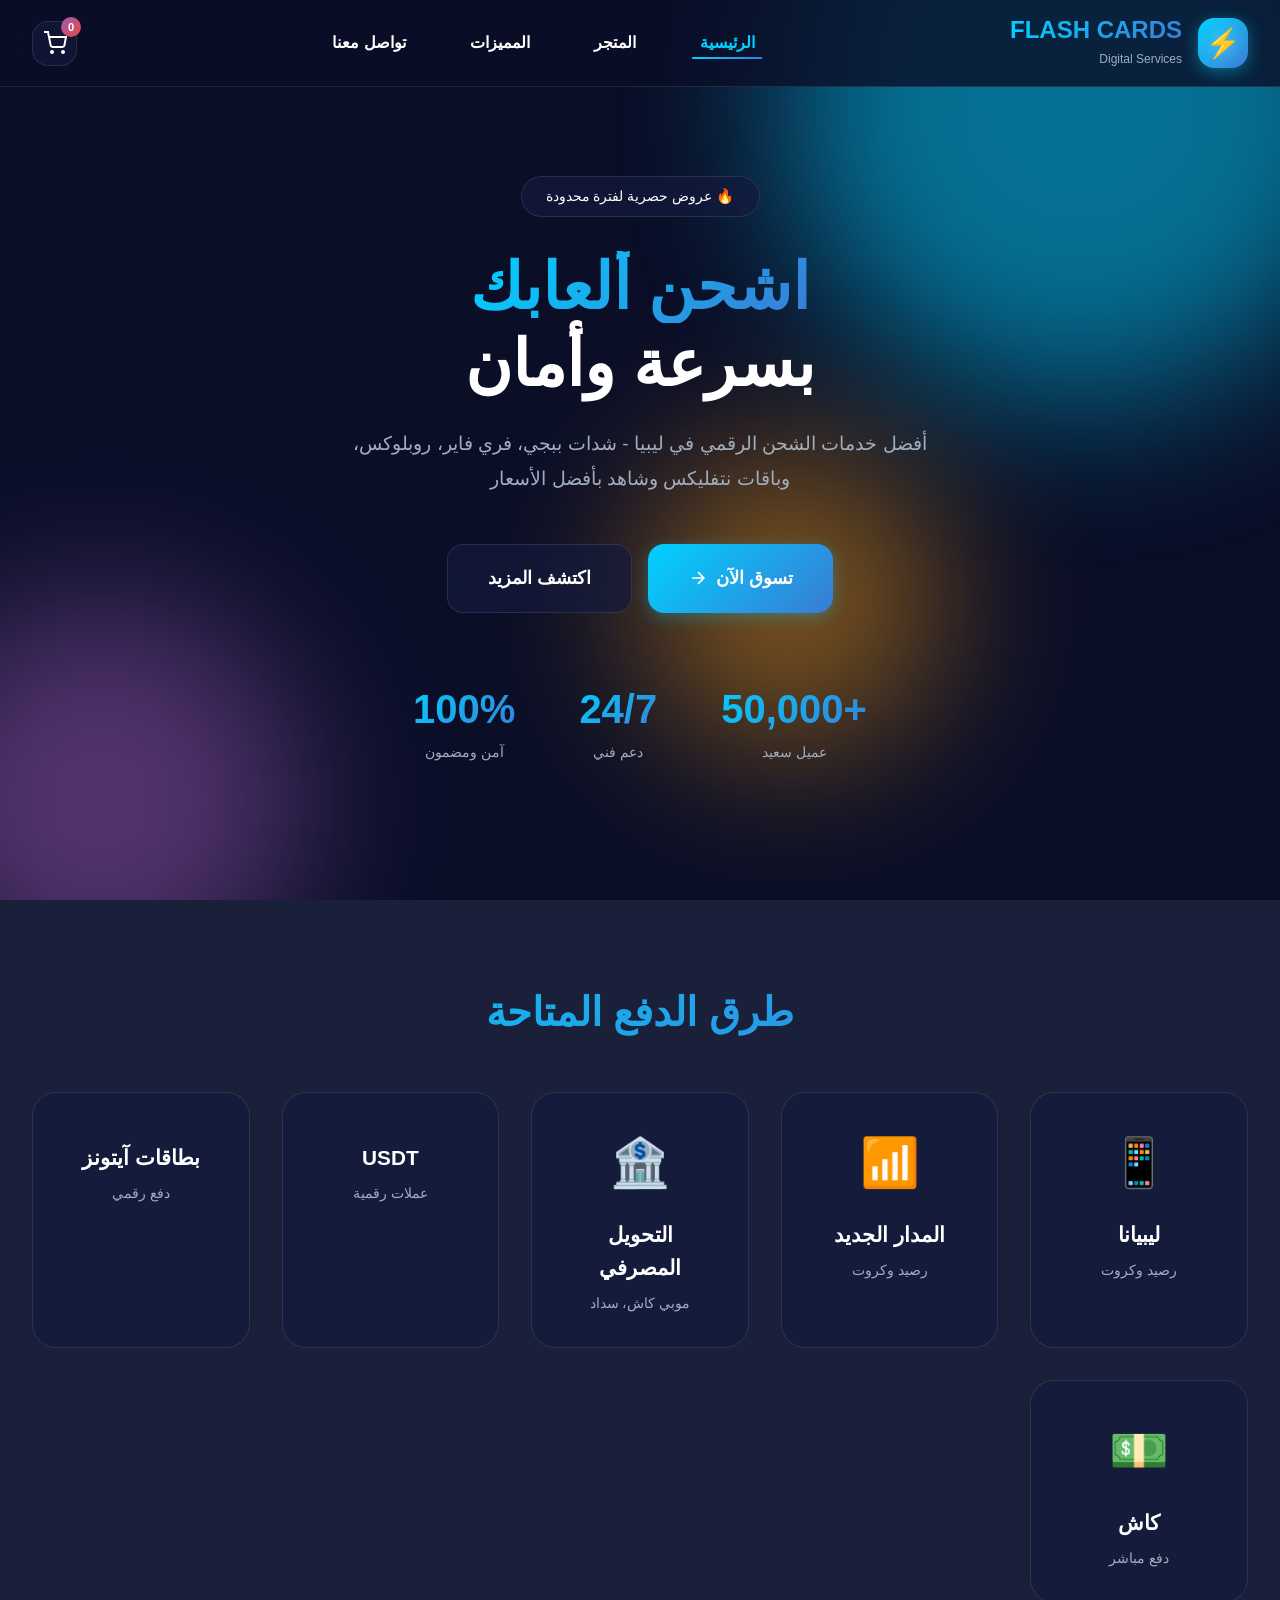
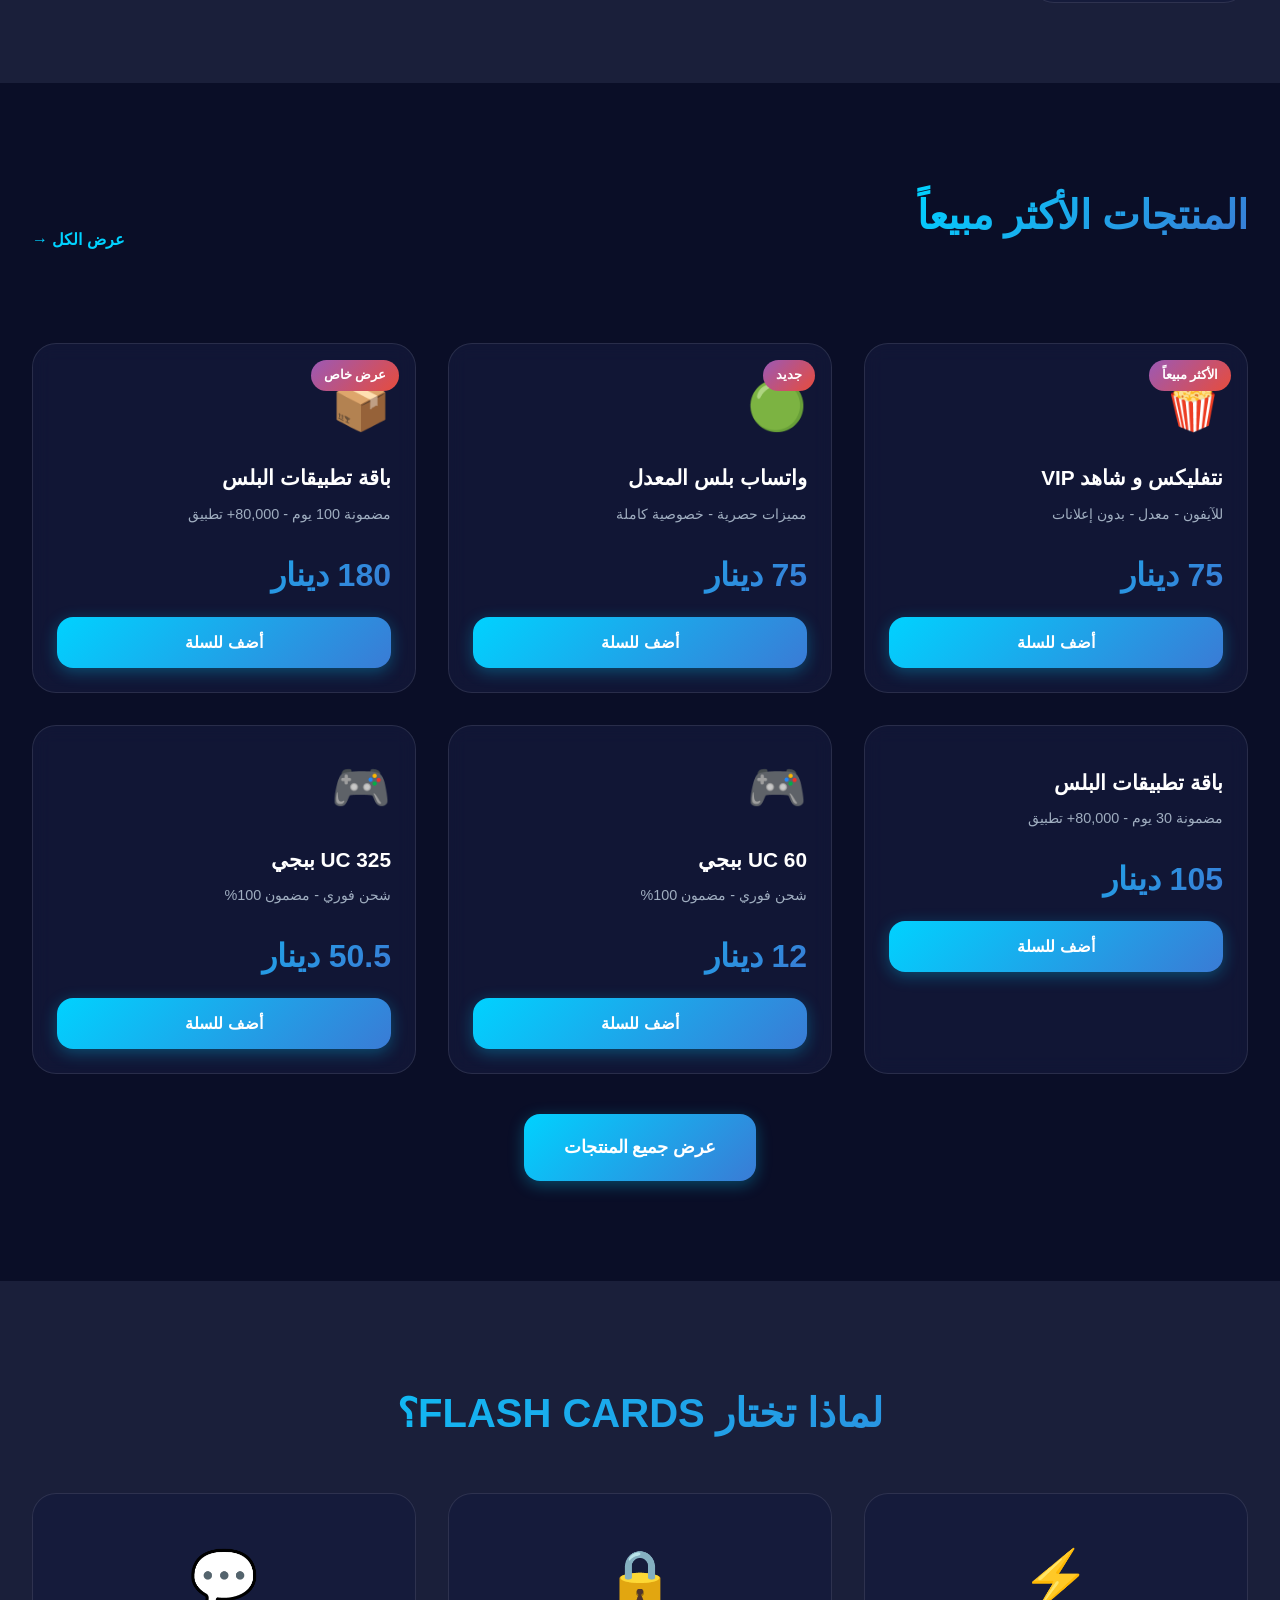
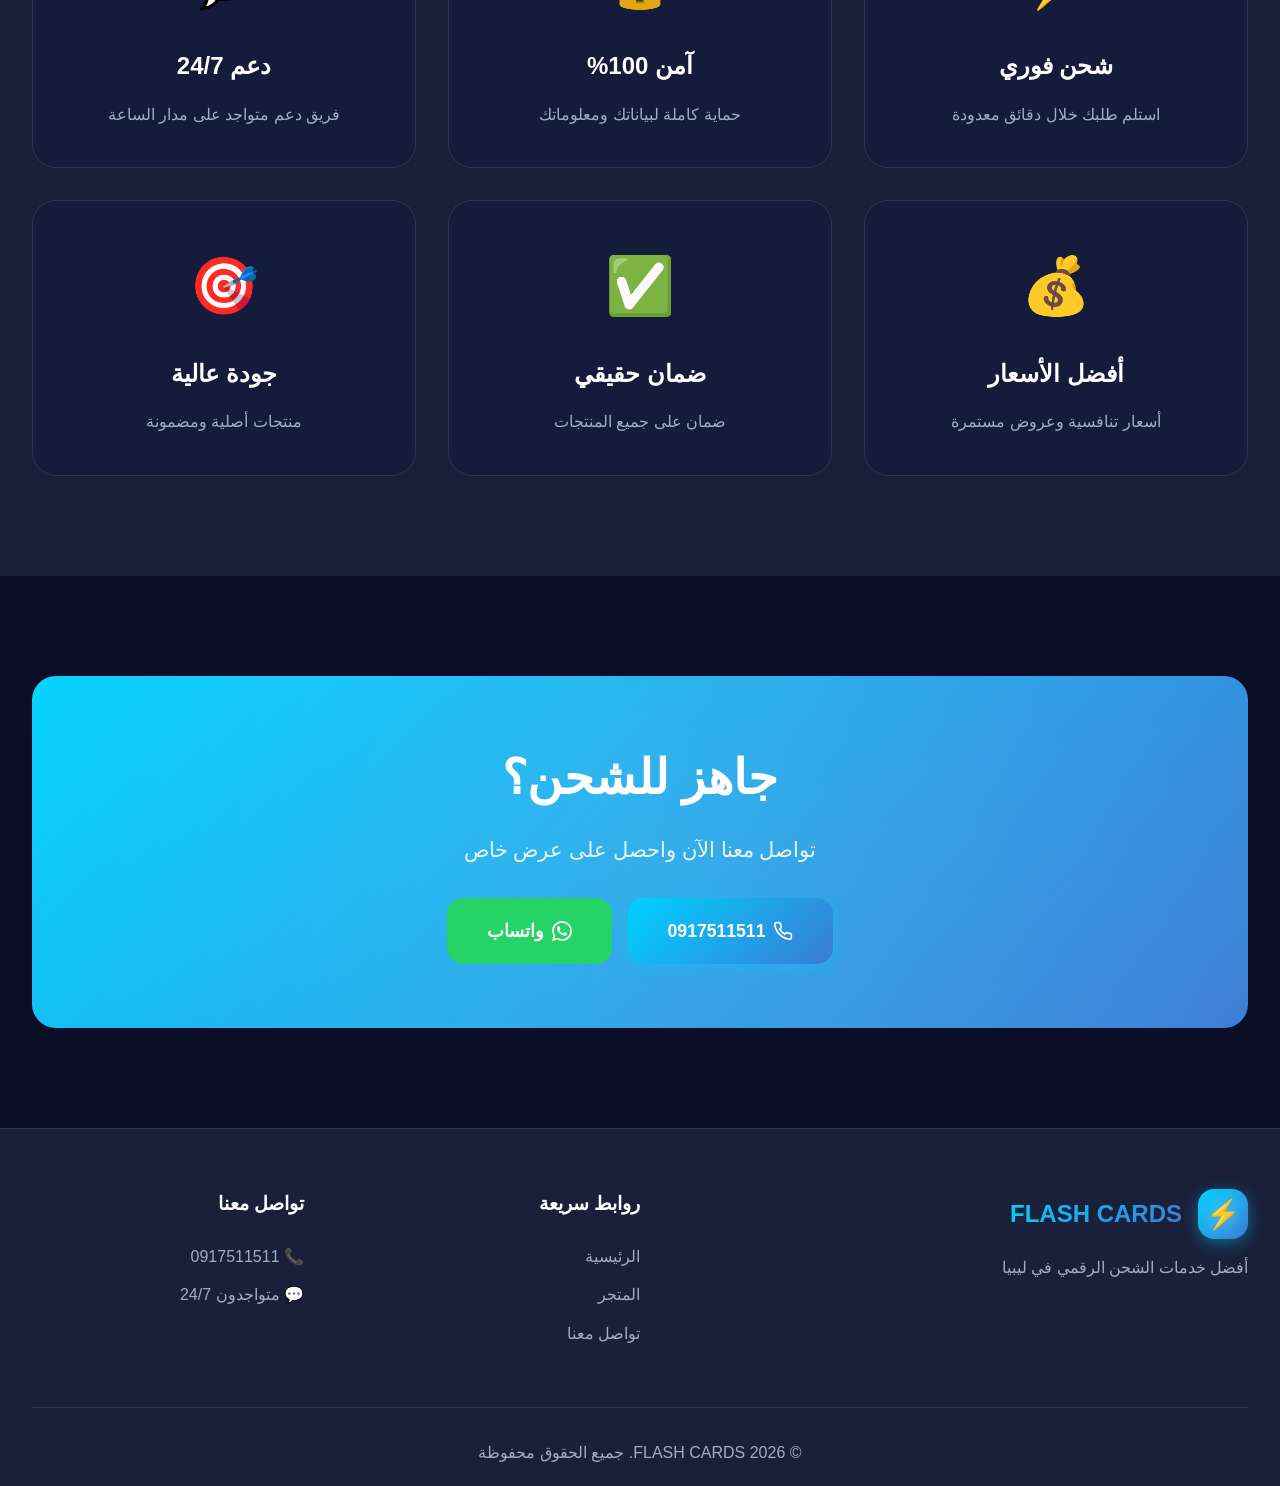
==== commit 06406455: "Update index.html" ====
--- a/index.html
+++ b/index.html
@@ -265,13 +265,15 @@
         </div>
     </footer>
 
+    <!-- Cart Overlay (MUST BE OUTSIDE SIDEBAR) -->
+    <div class="cart-overlay" id="cartOverlay" onclick="closeCart()"></div>
+
     <!-- Cart Sidebar -->
     <div class="cart-sidebar" id="cartSidebar">
-        <div class="cart-overlay" onclick="closeCart()"></div>
         <div class="cart-content">
             <div class="cart-header">
                 <h2>سلة المشتريات</h2>
-                <button class="close-cart" onclick="closeCart()"></button>
+                <button class="close-cart" onclick="closeCart()">✕</button>
             </div>
             <div class="cart-items" id="cartItems">
                 <!-- Cart items loaded by JavaScript -->
--- a/css/main.css
+++ b/css/main.css
@@ -0,0 +1,963 @@
+/* ===== CSS VARIABLES ===== */
+:root {
+    --primary: #00d2ff;
+    --primary-dark: #3a7bd5;
+    --secondary: #9b59b6;
+    --accent: #f39c12;
+    --dark: #0a0e27;
+    --dark-light: #1a1f3a;
+    --dark-card: #151b3d;
+    --text: #ffffff;
+    --text-muted: #a0aec0;
+    --success: #10b981;
+    --gradient-1: linear-gradient(135deg, #00d2ff 0%, #3a7bd5 100%);
+    --gradient-2: linear-gradient(135deg, #9b59b6 0%, #e74c3c 100%);
+    --gradient-3: linear-gradient(135deg, #f39c12 0%, #e74c3c 100%);
+    --glass-bg: rgba(21, 27, 61, 0.7);
+    --glass-border: rgba(255, 255, 255, 0.1);
+    --shadow-sm: 0 2px 8px rgba(0, 0, 0, 0.3);
+    --shadow-md: 0 8px 24px rgba(0, 0, 0, 0.4);
+    --shadow-lg: 0 16px 48px rgba(0, 0, 0, 0.5);
+    --radius-sm: 8px;
+    --radius-md: 16px;
+    --radius-lg: 24px;
+    --transition: all 0.3s cubic-bezier(0.4, 0, 0.2, 1);
+}
+
+/* ===== RESET & BASE ===== */
+* {
+    margin: 0;
+    padding: 0;
+    box-sizing: border-box;
+}
+
+html {
+    scroll-behavior: smooth;
+}
+
+body {
+    font-family: 'Cairo', sans-serif;
+    background: var(--dark);
+    color: var(--text);
+    line-height: 1.6;
+    overflow-x: hidden;
+}
+
+/* ===== NAVIGATION ===== */
+.navbar {
+    position: fixed;
+    top: 0;
+    left: 0;
+    right: 0;
+    z-index: 1000;
+    background: rgba(10, 14, 39, 0.8);
+    backdrop-filter: blur(20px);
+    border-bottom: 1px solid var(--glass-border);
+    transition: var(--transition);
+}
+
+.navbar.scrolled {
+    background: rgba(10, 14, 39, 0.95);
+    box-shadow: var(--shadow-md);
+}
+
+.nav-container {
+    max-width: 1400px;
+    margin: 0 auto;
+    padding: 1rem 2rem;
+    display: flex;
+    align-items: center;
+    justify-content: space-between;
+}
+
+.logo {
+    display: flex;
+    align-items: center;
+    gap: 1rem;
+}
+
+.logo-icon {
+    width: 50px;
+    height: 50px;
+    background: var(--gradient-1);
+    border-radius: var(--radius-md);
+    display: flex;
+    align-items: center;
+    justify-content: center;
+    box-shadow: 0 4px 16px rgba(0, 210, 255, 0.4);
+}
+
+.logo-icon .lightning {
+    font-size: 1.8rem;
+    filter: drop-shadow(0 0 10px rgba(255, 255, 255, 0.5));
+}
+
+.logo-text h1 {
+    font-size: 1.5rem;
+    font-weight: 900;
+    background: var(--gradient-1);
+    -webkit-background-clip: text;
+    -webkit-text-fill-color: transparent;
+    line-height: 1.2;
+}
+
+.logo-text span {
+    font-size: 0.75rem;
+    color: var(--text-muted);
+}
+
+.nav-menu {
+    display: flex;
+    list-style: none;
+    gap: 2rem;
+}
+
+.nav-link {
+    color: var(--text);
+    text-decoration: none;
+    font-weight: 600;
+    padding: 0.5rem 1rem;
+    border-radius: var(--radius-sm);
+    transition: var(--transition);
+    position: relative;
+}
+
+.nav-link:hover,
+.nav-link.active {
+    color: var(--primary);
+}
+
+.nav-link::after {
+    content: '';
+    position: absolute;
+    bottom: 0;
+    left: 50%;
+    transform: translateX(-50%);
+    width: 0;
+    height: 2px;
+    background: var(--gradient-1);
+    transition: width 0.3s;
+}
+
+.nav-link:hover::after,
+.nav-link.active::after {
+    width: 80%;
+}
+
+.nav-actions {
+    display: flex;
+    align-items: center;
+    gap: 1rem;
+}
+
+.cart-btn {
+    position: relative;
+    background: var(--glass-bg);
+    border: 1px solid var(--glass-border);
+    color: var(--text);
+    width: 45px;
+    height: 45px;
+    border-radius: var(--radius-md);
+    display: flex;
+    align-items: center;
+    justify-content: center;
+    cursor: pointer;
+    transition: var(--transition);
+}
+
+.cart-btn:hover {
+    background: var(--gradient-1);
+    transform: translateY(-2px);
+    box-shadow: 0 4px 16px rgba(0, 210, 255, 0.4);
+}
+
+.cart-count {
+    position: absolute;
+    top: -5px;
+    right: -5px;
+    background: var(--gradient-2);
+    color: white;
+    font-size: 0.7rem;
+    font-weight: 700;
+    width: 20px;
+    height: 20px;
+    border-radius: 50%;
+    display: flex;
+    align-items: center;
+    justify-content: center;
+}
+
+.mobile-menu-btn {
+    display: none;
+    flex-direction: column;
+    gap: 5px;
+    background: none;
+    border: none;
+    cursor: pointer;
+    padding: 5px;
+}
+
+.mobile-menu-btn span {
+    width: 25px;
+    height: 3px;
+    background: var(--text);
+    border-radius: 3px;
+    transition: var(--transition);
+}
+
+/* ===== HERO SECTION ===== */
+.hero {
+    position: relative;
+    min-height: 100vh;
+    display: flex;
+    align-items: center;
+    justify-content: center;
+    padding: 120px 2rem 80px;
+    overflow: hidden;
+}
+
+.hero-bg {
+    position: absolute;
+    inset: 0;
+    z-index: 0;
+}
+
+.gradient-orb {
+    position: absolute;
+    border-radius: 50%;
+    filter: blur(80px);
+    opacity: 0.5;
+    animation: float 20s infinite ease-in-out;
+}
+
+.orb-1 {
+    width: 600px;
+    height: 600px;
+    background: var(--primary);
+    top: -200px;
+    right: -100px;
+    animation-delay: 0s;
+}
+
+.orb-2 {
+    width: 400px;
+    height: 400px;
+    background: var(--secondary);
+    bottom: -100px;
+    left: -100px;
+    animation-delay: -5s;
+}
+
+.orb-3 {
+    width: 300px;
+    height: 300px;
+    background: var(--accent);
+    top: 50%;
+    left: 50%;
+    animation-delay: -10s;
+}
+
+.hero-content {
+    position: relative;
+    z-index: 1;
+    max-width: 900px;
+    text-align: center;
+}
+
+.badge {
+    display: inline-block;
+    background: var(--glass-bg);
+    border: 1px solid var(--glass-border);
+    padding: 0.5rem 1.5rem;
+    border-radius: 50px;
+    font-size: 0.9rem;
+    margin-bottom: 2rem;
+    backdrop-filter: blur(10px);
+}
+
+.hero-title {
+    font-size: 4rem;
+    font-weight: 900;
+    line-height: 1.2;
+    margin-bottom: 1.5rem;
+}
+
+.gradient-text {
+    background: var(--gradient-1);
+    -webkit-background-clip: text;
+    -webkit-text-fill-color: transparent;
+}
+
+.hero-subtitle {
+    font-size: 1.2rem;
+    color: var(--text-muted);
+    margin-bottom: 3rem;
+    line-height: 1.8;
+}
+
+.hero-actions {
+    display: flex;
+    gap: 1rem;
+    justify-content: center;
+    margin-bottom: 4rem;
+}
+
+.hero-stats {
+    display: flex;
+    gap: 4rem;
+    justify-content: center;
+}
+
+.stat {
+    text-align: center;
+}
+
+.stat-number {
+    font-size: 2.5rem;
+    font-weight: 900;
+    background: var(--gradient-1);
+    -webkit-background-clip: text;
+    -webkit-text-fill-color: transparent;
+}
+
+.stat-label {
+    color: var(--text-muted);
+    font-size: 0.9rem;
+}
+
+/* ===== BUTTONS ===== */
+.btn {
+    display: inline-flex;
+    align-items: center;
+    gap: 0.5rem;
+    padding: 1rem 2rem;
+    border-radius: var(--radius-md);
+    font-weight: 700;
+    text-decoration: none;
+    cursor: pointer;
+    border: none;
+    transition: var(--transition);
+    font-family: inherit;
+    font-size: 1rem;
+}
+
+.btn-primary {
+    background: var(--gradient-1);
+    color: white;
+    box-shadow: 0 4px 16px rgba(0, 210, 255, 0.3);
+}
+
+.btn-primary:hover {
+    transform: translateY(-3px);
+    box-shadow: 0 8px 24px rgba(0, 210, 255, 0.5);
+}
+
+.btn-secondary {
+    background: var(--glass-bg);
+    color: var(--text);
+    border: 1px solid var(--glass-border);
+    backdrop-filter: blur(10px);
+}
+
+.btn-secondary:hover {
+    background: rgba(255, 255, 255, 0.1);
+    transform: translateY(-3px);
+}
+
+.btn-whatsapp {
+    background: #25d366;
+    color: white;
+}
+
+.btn-whatsapp:hover {
+    background: #128c7e;
+    transform: translateY(-3px);
+    box-shadow: 0 8px 24px rgba(37, 211, 102, 0.4);
+}
+
+.btn-lg {
+    padding: 1.2rem 2.5rem;
+    font-size: 1.1rem;
+}
+
+.btn-full {
+    width: 100%;
+    justify-content: center;
+}
+
+/* ===== SECTIONS ===== */
+.container {
+    max-width: 1400px;
+    margin: 0 auto;
+    padding: 0 2rem;
+}
+
+.section-title {
+    font-size: 2.5rem;
+    font-weight: 900;
+    text-align: center;
+    margin-bottom: 3rem;
+    background: var(--gradient-1);
+    -webkit-background-clip: text;
+    -webkit-text-fill-color: transparent;
+}
+
+.section-header {
+    display: flex;
+    justify-content: space-between;
+    align-items: center;
+    margin-bottom: 3rem;
+}
+
+.view-all {
+    color: var(--primary);
+    text-decoration: none;
+    font-weight: 700;
+    transition: var(--transition);
+}
+
+.view-all:hover {
+    transform: translateX(-5px);
+}
+
+/* ===== PAYMENT SECTION ===== */
+.payment-section {
+    padding: 80px 0;
+    background: var(--dark-light);
+}
+
+.payment-grid {
+    display: grid;
+    grid-template-columns: repeat(auto-fit, minmax(200px, 1fr));
+    gap: 2rem;
+}
+
+.payment-card {
+    background: var(--glass-bg);
+    border: 1px solid var(--glass-border);
+    border-radius: var(--radius-lg);
+    padding: 2rem;
+    text-align: center;
+    backdrop-filter: blur(10px);
+    transition: var(--transition);
+}
+
+.payment-card:hover {
+    transform: translateY(-10px);
+    border-color: var(--primary);
+    box-shadow: 0 12px 32px rgba(0, 210, 255, 0.2);
+}
+
+.payment-icon {
+    font-size: 3rem;
+    margin-bottom: 1rem;
+}
+
+.payment-card h3 {
+    font-size: 1.3rem;
+    margin-bottom: 0.5rem;
+}
+
+.payment-card p {
+    color: var(--text-muted);
+    font-size: 0.9rem;
+}
+
+/* ===== PRODUCTS SECTION ===== */
+.products-section {
+    padding: 100px 0;
+}
+
+.products-grid {
+    display: grid;
+    grid-template-columns: repeat(auto-fill, minmax(300px, 1fr));
+    gap: 2rem;
+}
+
+.product-card {
+    background: var(--glass-bg);
+    border: 1px solid var(--glass-border);
+    border-radius: var(--radius-lg);
+    padding: 1.5rem;
+    backdrop-filter: blur(10px);
+    transition: var(--transition);
+    position: relative;
+    overflow: hidden;
+}
+
+.product-card::before {
+    content: '';
+    position: absolute;
+    top: 0;
+    left: 0;
+    right: 0;
+    height: 3px;
+    background: var(--gradient-1);
+    transform: scaleX(0);
+    transition: transform 0.3s;
+}
+
+.product-card:hover {
+    transform: translateY(-10px);
+    box-shadow: var(--shadow-lg);
+    border-color: var(--primary);
+}
+
+.product-card:hover::before {
+    transform: scaleX(1);
+}
+
+.product-badge {
+    position: absolute;
+    top: 1rem;
+    right: 1rem;
+    background: var(--gradient-2);
+    color: white;
+    padding: 0.3rem 0.8rem;
+    border-radius: 50px;
+    font-size: 0.8rem;
+    font-weight: 700;
+}
+
+.product-icon {
+    font-size: 3rem;
+    margin-bottom: 1rem;
+}
+
+.product-title {
+    font-size: 1.3rem;
+    font-weight: 700;
+    margin-bottom: 0.5rem;
+}
+
+.product-desc {
+    color: var(--text-muted);
+    font-size: 0.9rem;
+    margin-bottom: 1.5rem;
+}
+
+.product-price {
+    font-size: 2rem;
+    font-weight: 900;
+    background: var(--gradient-1);
+    -webkit-background-clip: text;
+    -webkit-text-fill-color: transparent;
+    margin-bottom: 1rem;
+}
+
+.product-actions {
+    display: flex;
+    gap: 0.5rem;
+}
+
+/* ===== FEATURES SECTION ===== */
+.features-section {
+    padding: 100px 0;
+    background: var(--dark-light);
+}
+
+.features-grid {
+    display: grid;
+    grid-template-columns: repeat(auto-fit, minmax(300px, 1fr));
+    gap: 2rem;
+}
+
+.feature-card {
+    background: var(--glass-bg);
+    border: 1px solid var(--glass-border);
+    border-radius: var(--radius-lg);
+    padding: 2.5rem;
+    text-align: center;
+    backdrop-filter: blur(10px);
+    transition: var(--transition);
+}
+
+.feature-card:hover {
+    transform: translateY(-10px);
+    border-color: var(--primary);
+    box-shadow: 0 12px 32px rgba(0, 210, 255, 0.2);
+}
+
+.feature-icon {
+    font-size: 3.5rem;
+    margin-bottom: 1.5rem;
+}
+
+.feature-card h3 {
+    font-size: 1.5rem;
+    margin-bottom: 1rem;
+}
+
+.feature-card p {
+    color: var(--text-muted);
+}
+
+/* ===== CTA SECTION ===== */
+.cta-section {
+    padding: 100px 0;
+}
+
+.cta-box {
+    background: var(--gradient-1);
+    border-radius: var(--radius-lg);
+    padding: 4rem;
+    text-align: center;
+    position: relative;
+    overflow: hidden;
+}
+
+.cta-box::before {
+    content: '';
+    position: absolute;
+    top: -50%;
+    right: -50%;
+    width: 200%;
+    height: 200%;
+    background: radial-gradient(circle, rgba(255,255,255,0.1) 0%, transparent 70%);
+    animation: pulse 4s infinite;
+}
+
+.cta-box h2 {
+    font-size: 3rem;
+    margin-bottom: 1rem;
+    position: relative;
+}
+
+.cta-box p {
+    font-size: 1.3rem;
+    margin-bottom: 2rem;
+    opacity: 0.9;
+    position: relative;
+}
+
+.cta-actions {
+    display: flex;
+    gap: 1rem;
+    justify-content: center;
+    position: relative;
+}
+
+/* ===== FOOTER ===== */
+.footer {
+    background: var(--dark-light);
+    padding: 60px 0 20px;
+    border-top: 1px solid var(--glass-border);
+}
+
+.footer-grid {
+    display: grid;
+    grid-template-columns: 2fr 1fr 1fr;
+    gap: 4rem;
+    margin-bottom: 3rem;
+}
+
+.footer-brand .logo {
+    margin-bottom: 1rem;
+}
+
+.footer-brand p {
+    color: var(--text-muted);
+}
+
+.footer-links h4,
+.footer-contact h4 {
+    font-size: 1.2rem;
+    margin-bottom: 1.5rem;
+}
+
+.footer-links ul,
+.footer-contact ul {
+    list-style: none;
+}
+
+.footer-links li,
+.footer-contact li {
+    margin-bottom: 0.8rem;
+}
+
+.footer-links a {
+    color: var(--text-muted);
+    text-decoration: none;
+    transition: var(--transition);
+}
+
+.footer-links a:hover {
+    color: var(--primary);
+}
+
+.footer-contact li {
+    color: var(--text-muted);
+}
+
+.footer-bottom {
+    text-align: center;
+    padding-top: 2rem;
+    border-top: 1px solid var(--glass-border);
+    color: var(--text-muted);
+}
+
+/* ===== CART SIDEBAR ===== */
+.cart-sidebar {
+    position: fixed;
+    top: 0;
+    right: -450px;
+    width: 450px;
+    height: 100vh;
+    background: var(--dark-light);
+    border-left: 1px solid var(--glass-border);
+    z-index: 2000;
+    transition: right 0.4s cubic-bezier(0.4, 0, 0.2, 1);
+    display: flex;
+    flex-direction: column;
+}
+
+.cart-sidebar.open {
+    right: 0;
+}
+
+.cart-overlay {
+  position: fixed;
+  inset: 0;
+  background: rgba(0,0,0,0.3);
+  backdrop-filter: blur(2px);
+  z-index: 1999;
+  opacity: 0;
+  visibility: hidden;
+  transition: all 0.3s;
+}
+
+.cart-sidebar.open .cart-overlay {
+  opacity: 1;
+  visibility: visible;
+
+
+}
+
+.cart-content {
+    display: flex;
+    flex-direction: column;
+    height: 100%;
+}
+
+.cart-header {
+    padding: 2rem;
+    border-bottom: 1px solid var(--glass-border);
+    display: flex;
+    justify-content: space-between;
+    align-items: center;
+}
+
+.cart-header h2 {
+    font-size: 1.5rem;
+}
+
+.close-cart {
+    background: none;
+    border: none;
+    color: var(--text);
+    font-size: 1.5rem;
+    cursor: pointer;
+    width: 40px;
+    height: 40px;
+    border-radius: var(--radius-sm);
+    display: flex;
+    align-items: center;
+    justify-content: center;
+    transition: var(--transition);
+}
+
+.close-cart:hover {
+    background: var(--glass-bg);
+}
+
+.cart-items {
+    flex: 1;
+    overflow-y: auto;
+    padding: 1.5rem;
+}
+
+.cart-item {
+    background: var(--glass-bg);
+    border: 1px solid var(--glass-border);
+    border-radius: var(--radius-md);
+    padding: 1rem;
+    margin-bottom: 1rem;
+    display: flex;
+    gap: 1rem;
+    align-items: center;
+}
+
+.cart-item-icon {
+    font-size: 2.5rem;
+    width: 60px;
+    height: 60px;
+    display: flex;
+    align-items: center;
+    justify-content: center;
+    background: rgba(0, 210, 255, 0.1);
+    border-radius: var(--radius-sm);
+}
+
+.cart-item-details {
+    flex: 1;
+}
+
+.cart-item-title {
+    font-weight: 700;
+    margin-bottom: 0.3rem;
+}
+
+.cart-item-price {
+    color: var(--primary);
+    font-weight: 700;
+}
+
+.cart-item-remove {
+    background: rgba(231, 76, 60, 0.2);
+    border: none;
+    color: #e74c3c;
+    width: 35px;
+    height: 35px;
+    border-radius: var(--radius-sm);
+    cursor: pointer;
+    transition: var(--transition);
+}
+
+.cart-item-remove:hover {
+    background: #e74c3c;
+    color: white;
+}
+
+.cart-footer {
+    padding: 2rem;
+    border-top: 1px solid var(--glass-border);
+}
+
+.cart-total {
+    display: flex;
+    justify-content: space-between;
+    font-size: 1.3rem;
+    font-weight: 700;
+    margin-bottom: 1.5rem;
+}
+
+.empty-cart {
+    text-align: center;
+    padding: 3rem;
+    color: var(--text-muted);
+}
+
+.empty-cart-icon {
+    font-size: 4rem;
+    margin-bottom: 1rem;
+}
+
+/* ===== UTILITY CLASSES ===== */
+.text-center {
+    text-align: center;
+}
+
+.mt-40 {
+    margin-top: 40px;
+}
+
+/* ===== RESPONSIVE ===== */
+@media (max-width: 1024px) {
+    .hero-title {
+        font-size: 3rem;
+    }
+    
+    .footer-grid {
+        grid-template-columns: 1fr;
+        gap: 2rem;
+    }
+}
+
+@media (max-width: 768px) {
+    .nav-menu {
+        position: fixed;
+        top: 80px;
+        left: -100%;
+        width: 100%;
+        background: var(--dark-light);
+        flex-direction: column;
+        padding: 2rem;
+        gap: 1rem;
+        transition: left 0.3s;
+    }
+    
+    .nav-menu.active {
+        left: 0;
+    }
+    
+    .mobile-menu-btn {
+        display: flex;
+    }
+    
+    .hero-title {
+        font-size: 2.5rem;
+    }
+    
+    .hero-subtitle {
+        font-size: 1rem;
+    }
+    
+    .hero-stats {
+        flex-direction: column;
+        gap: 2rem;
+    }
+    
+    .hero-actions {
+        flex-direction: column;
+    }
+    
+    .section-title {
+        font-size: 2rem;
+    }
+    
+    .products-grid,
+    .features-grid {
+        grid-template-columns: 1fr;
+    }
+    
+    .cart-sidebar {
+        width: 100%;
+        right: -100%;
+    }
+    
+    .cta-box {
+        padding: 2rem;
+    }
+    
+    .cta-box h2 {
+        font-size: 2rem;
+    }
+    
+    .cta-actions {
+        flex-direction: column;
+    }
+}
+
+/* ===== ANIMATIONS ===== */
+@keyframes float {
+    0%, 100% {
+        transform: translate(0, 0) scale(1);
+    }
+    33% {
+        transform: translate(30px, -30px) scale(1.1);
+    }
+    66% {
+        transform: translate(-20px, 20px) scale(0.9);
+    }
+}
+
+@keyframes pulse {
+    0%, 100% {
+        transform: scale(1);
+        opacity: 0.5;
+    }
+    50% {
+        transform: scale(1.1);
+        opacity: 0.8;
+    }
+}
--- a/css/components.css
+++ b/css/components.css
@@ -0,0 +1,285 @@
+/* ===== PRODUCT CARD ===== */
+.product-card {
+    background: var(--glass-bg);
+    border: 1px solid var(--glass-border);
+    border-radius: var(--radius-lg);
+    padding: 1.5rem;
+    backdrop-filter: blur(10px);
+    transition: var(--transition);
+    position: relative;
+    overflow: hidden;
+}
+
+.product-card::before {
+    content: '';
+    position: absolute;
+    top: 0;
+    left: 0;
+    right: 0;
+    height: 3px;
+    background: var(--gradient-1);
+    transform: scaleX(0);
+    transition: transform 0.3s;
+}
+
+.product-card:hover {
+    transform: translateY(-10px);
+    box-shadow: var(--shadow-lg);
+    border-color: var(--primary);
+}
+
+.product-card:hover::before {
+    transform: scaleX(1);
+}
+
+.product-badge {
+    position: absolute;
+    top: 1rem;
+    right: 1rem;
+    background: var(--gradient-2);
+    color: white;
+    padding: 0.3rem 0.8rem;
+    border-radius: 50px;
+    font-size: 0.8rem;
+    font-weight: 700;
+    z-index: 1;
+}
+
+.product-icon {
+    font-size: 3rem;
+    margin-bottom: 1rem;
+}
+
+.product-title {
+    font-size: 1.3rem;
+    font-weight: 700;
+    margin-bottom: 0.5rem;
+}
+
+.product-desc {
+    color: var(--text-muted);
+    font-size: 0.9rem;
+    margin-bottom: 1.5rem;
+}
+
+.product-price {
+    font-size: 2rem;
+    font-weight: 900;
+    background: var(--gradient-1);
+    -webkit-background-clip: text;
+    -webkit-text-fill-color: transparent;
+    margin-bottom: 1rem;
+}
+
+.product-actions {
+    display: flex;
+    gap: 0.5rem;
+}
+
+/* ===== FEATURE CARD ===== */
+.feature-card {
+    background: var(--glass-bg);
+    border: 1px solid var(--glass-border);
+    border-radius: var(--radius-lg);
+    padding: 2.5rem;
+    text-align: center;
+    backdrop-filter: blur(10px);
+    transition: var(--transition);
+}
+
+.feature-card:hover {
+    transform: translateY(-10px);
+    border-color: var(--primary);
+    box-shadow: 0 12px 32px rgba(0, 210, 255, 0.2);
+}
+
+.feature-icon {
+    font-size: 3.5rem;
+    margin-bottom: 1.5rem;
+}
+
+.feature-card h3 {
+    font-size: 1.5rem;
+    margin-bottom: 1rem;
+}
+
+.feature-card p {
+    color: var(--text-muted);
+}
+
+/* ===== PAYMENT CARD ===== */
+.payment-card {
+    background: var(--glass-bg);
+    border: 1px solid var(--glass-border);
+    border-radius: var(--radius-lg);
+    padding: 2rem;
+    text-align: center;
+    backdrop-filter: blur(10px);
+    transition: var(--transition);
+}
+
+.payment-card:hover {
+    transform: translateY(-10px);
+    border-color: var(--primary);
+    box-shadow: 0 12px 32px rgba(0, 210, 255, 0.2);
+}
+
+.payment-icon {
+    font-size: 3rem;
+    margin-bottom: 1rem;
+}
+
+.payment-card h3 {
+    font-size: 1.3rem;
+    margin-bottom: 0.5rem;
+}
+
+.payment-card p {
+    color: var(--text-muted);
+    font-size: 0.9rem;
+}
+
+/* ===== CART ITEM ===== */
+.cart-item {
+    background: var(--glass-bg);
+    border: 1px solid var(--glass-border);
+    border-radius: var(--radius-md);
+    padding: 1rem;
+    margin-bottom: 1rem;
+    display: flex;
+    gap: 1rem;
+    align-items: center;
+}
+
+.cart-item-icon {
+    font-size: 2.5rem;
+    width: 60px;
+    height: 60px;
+    display: flex;
+    align-items: center;
+    justify-content: center;
+    background: rgba(0, 210, 255, 0.1);
+    border-radius: var(--radius-sm);
+}
+
+.cart-item-details {
+    flex: 1;
+}
+
+.cart-item-title {
+    font-weight: 700;
+    margin-bottom: 0.3rem;
+}
+
+.cart-item-price {
+    color: var(--primary);
+    font-weight: 700;
+}
+
+.cart-item-remove {
+    background: rgba(231, 76, 60, 0.2);
+    border: none;
+    color: #e74c3c;
+    width: 35px;
+    height: 35px;
+    border-radius: var(--radius-sm);
+    cursor: pointer;
+    transition: var(--transition);
+}
+
+.cart-item-remove:hover {
+    background: #e74c3c;
+    color: white;
+}
+
+/* ===== CTA BOX ===== */
+.cta-box {
+    background: var(--gradient-1);
+    border-radius: var(--radius-lg);
+    padding: 4rem;
+    text-align: center;
+    position: relative;
+    overflow: hidden;
+}
+
+.cta-box::before {
+    content: '';
+    position: absolute;
+    top: -50%;
+    right: -50%;
+    width: 200%;
+    height: 200%;
+    background: radial-gradient(circle, rgba(255,255,255,0.1) 0%, transparent 70%);
+    animation: pulse 4s infinite;
+}
+
+.cta-box h2 {
+    font-size: 3rem;
+    margin-bottom: 1rem;
+    position: relative;
+}
+
+.cta-box p {
+    font-size: 1.3rem;
+    margin-bottom: 2rem;
+    opacity: 0.9;
+    position: relative;
+}
+
+.cta-actions {
+    display: flex;
+    gap: 1rem;
+    justify-content: center;
+    position: relative;
+}
+
+/* ===== EMPTY STATES ===== */
+.empty-cart {
+    text-align: center;
+    padding: 3rem;
+    color: var(--text-muted);
+}
+
+.empty-cart-icon {
+    font-size: 4rem;
+    margin-bottom: 1rem;
+}
+
+/* ===== NOTIFICATIONS ===== */
+.notification {
+    position: fixed;
+    top: 100px;
+    left: 50%;
+    transform: translateX(-50%);
+    padding: 1rem 2rem;
+    border-radius: 12px;
+    font-weight: 700;
+    z-index: 3000;
+    animation: slideDown 0.3s ease;
+    box-shadow: 0 8px 24px rgba(0,0,0,0.3);
+}
+
+.notification-success {
+    background: linear-gradient(135deg, #10b981, #059669);
+    color: white;
+}
+
+.notification-error {
+    background: linear-gradient(135deg, #e74c3c, #c0392b);
+    color: white;
+}
+
+/* ===== LOADING SPINNER ===== */
+.loading {
+    display: inline-block;
+    width: 20px;
+    height: 20px;
+    border: 3px solid rgba(255, 255, 255, 0.3);
+    border-radius: 50%;
+    border-top-color: white;
+    animation: spin 1s ease-in-out infinite;
+}
+
+@keyframes spin {
+    to { transform: rotate(360deg); }
+}
--- a/css/animations.css
+++ b/css/animations.css
@@ -0,0 +1,281 @@
+/* ===== FADE IN ===== */
+@keyframes fadeIn {
+    from {
+        opacity: 0;
+    }
+    to {
+        opacity: 1;
+    }
+}
+
+.fade-in {
+    animation: fadeIn 0.5s ease-in;
+}
+
+/* ===== SLIDE UP ===== */
+@keyframes slideUp {
+    from {
+        opacity: 0;
+        transform: translateY(30px);
+    }
+    to {
+        opacity: 1;
+        transform: translateY(0);
+    }
+}
+
+.slide-up {
+    animation: slideUp 0.6s ease-out;
+}
+
+/* ===== SLIDE DOWN ===== */
+@keyframes slideDown {
+    from {
+        opacity: 0;
+        transform: translateY(-30px);
+    }
+    to {
+        opacity: 1;
+        transform: translateY(0);
+    }
+}
+
+.slide-down {
+    animation: slideDown 0.6s ease-out;
+}
+
+/* ===== SLIDE IN RIGHT ===== */
+@keyframes slideInRight {
+    from {
+        opacity: 0;
+        transform: translateX(50px);
+    }
+    to {
+        opacity: 1;
+        transform: translateX(0);
+    }
+}
+
+.slide-in-right {
+    animation: slideInRight 0.6s ease-out;
+}
+
+/* ===== SLIDE IN LEFT ===== */
+@keyframes slideInLeft {
+    from {
+        opacity: 0;
+        transform: translateX(-50px);
+    }
+    to {
+        opacity: 1;
+        transform: translateX(0);
+    }
+}
+
+.slide-in-left {
+    animation: slideInLeft 0.6s ease-out;
+}
+
+/* ===== SCALE IN ===== */
+@keyframes scaleIn {
+    from {
+        opacity: 0;
+        transform: scale(0.8);
+    }
+    to {
+        opacity: 1;
+        transform: scale(1);
+    }
+}
+
+.scale-in {
+    animation: scaleIn 0.5s ease-out;
+}
+
+/* ===== BOUNCE IN ===== */
+@keyframes bounceIn {
+    0% {
+        opacity: 0;
+        transform: scale(0.3);
+    }
+    50% {
+        opacity: 1;
+        transform: scale(1.05);
+    }
+    70% {
+        transform: scale(0.9);
+    }
+    100% {
+        transform: scale(1);
+    }
+}
+
+.bounce-in {
+    animation: bounceIn 0.7s ease-out;
+}
+
+/* ===== FLOAT ANIMATION ===== */
+@keyframes float {
+    0%, 100% {
+        transform: translate(0, 0) scale(1);
+    }
+    33% {
+        transform: translate(30px, -30px) scale(1.1);
+    }
+    66% {
+        transform: translate(-20px, 20px) scale(0.9);
+    }
+}
+
+.float {
+    animation: float 20s infinite ease-in-out;
+}
+
+/* ===== PULSE ANIMATION ===== */
+@keyframes pulse {
+    0%, 100% {
+        transform: scale(1);
+        opacity: 0.5;
+    }
+    50% {
+        transform: scale(1.1);
+        opacity: 0.8;
+    }
+}
+
+.pulse {
+    animation: pulse 4s infinite ease-in-out;
+}
+
+/* ===== GLOW ANIMATION ===== */
+@keyframes glow {
+    0%, 100% {
+        box-shadow: 0 0 20px rgba(0, 210, 255, 0.3);
+    }
+    50% {
+        box-shadow: 0 0 40px rgba(0, 210, 255, 0.6);
+    }
+}
+
+.glow {
+    animation: glow 2s infinite ease-in-out;
+}
+
+/* ===== SHIMMER ANIMATION ===== */
+@keyframes shimmer {
+    0% {
+        background-position: -1000px 0;
+    }
+    100% {
+        background-position: 1000px 0;
+    }
+}
+
+.shimmer {
+    background: linear-gradient(
+        90deg,
+        rgba(255, 255, 255, 0) 0%,
+        rgba(255, 255, 255, 0.1) 50%,
+        rgba(255, 255, 255, 0) 100%
+    );
+    background-size: 1000px 100%;
+    animation: shimmer 2s infinite;
+}
+
+/* ===== SHAKE ANIMATION ===== */
+@keyframes shake {
+    0%, 100% {
+        transform: translateX(0);
+    }
+    10%, 30%, 50%, 70%, 90% {
+        transform: translateX(-10px);
+    }
+    20%, 40%, 60%, 80% {
+        transform: translateX(10px);
+    }
+}
+
+.shake {
+    animation: shake 0.5s ease-in-out;
+}
+
+/* ===== HEARTBEAT ANIMATION ===== */
+@keyframes heartbeat {
+    0%, 100% {
+        transform: scale(1);
+    }
+    14% {
+        transform: scale(1.15);
+    }
+    28% {
+        transform: scale(1);
+    }
+    42% {
+        transform: scale(1.15);
+    }
+    70% {
+        transform: scale(1);
+    }
+}
+
+.heartbeat {
+    animation: heartbeat 1.5s infinite ease-in-out;
+}
+
+/* ===== DELAYED ANIMATIONS ===== */
+.delay-100 {
+    animation-delay: 0.1s;
+}
+
+.delay-200 {
+    animation-delay: 0.2s;
+}
+
+.delay-300 {
+    animation-delay: 0.3s;
+}
+
+.delay-400 {
+    animation-delay: 0.4s;
+}
+
+.delay-500 {
+    animation-delay: 0.5s;
+}
+
+/* ===== HOVER EFFECTS ===== */
+.hover-lift {
+    transition: transform 0.3s ease;
+}
+
+.hover-lift:hover {
+    transform: translateY(-5px);
+}
+
+.hover-scale {
+    transition: transform 0.3s ease;
+}
+
+.hover-scale:hover {
+    transform: scale(1.05);
+}
+
+.hover-rotate {
+    transition: transform 0.3s ease;
+}
+
+.hover-rotate:hover {
+    transform: rotate(5deg);
+}
+
+/* ===== SCROLL ANIMATIONS ===== */
+.scroll-reveal {
+    opacity: 0;
+    transform: translateY(30px);
+    transition: all 0.8s ease-out;
+}
+
+.scroll-reveal.active {
+    opacity: 1;
+    transform: translateY(0);
+}
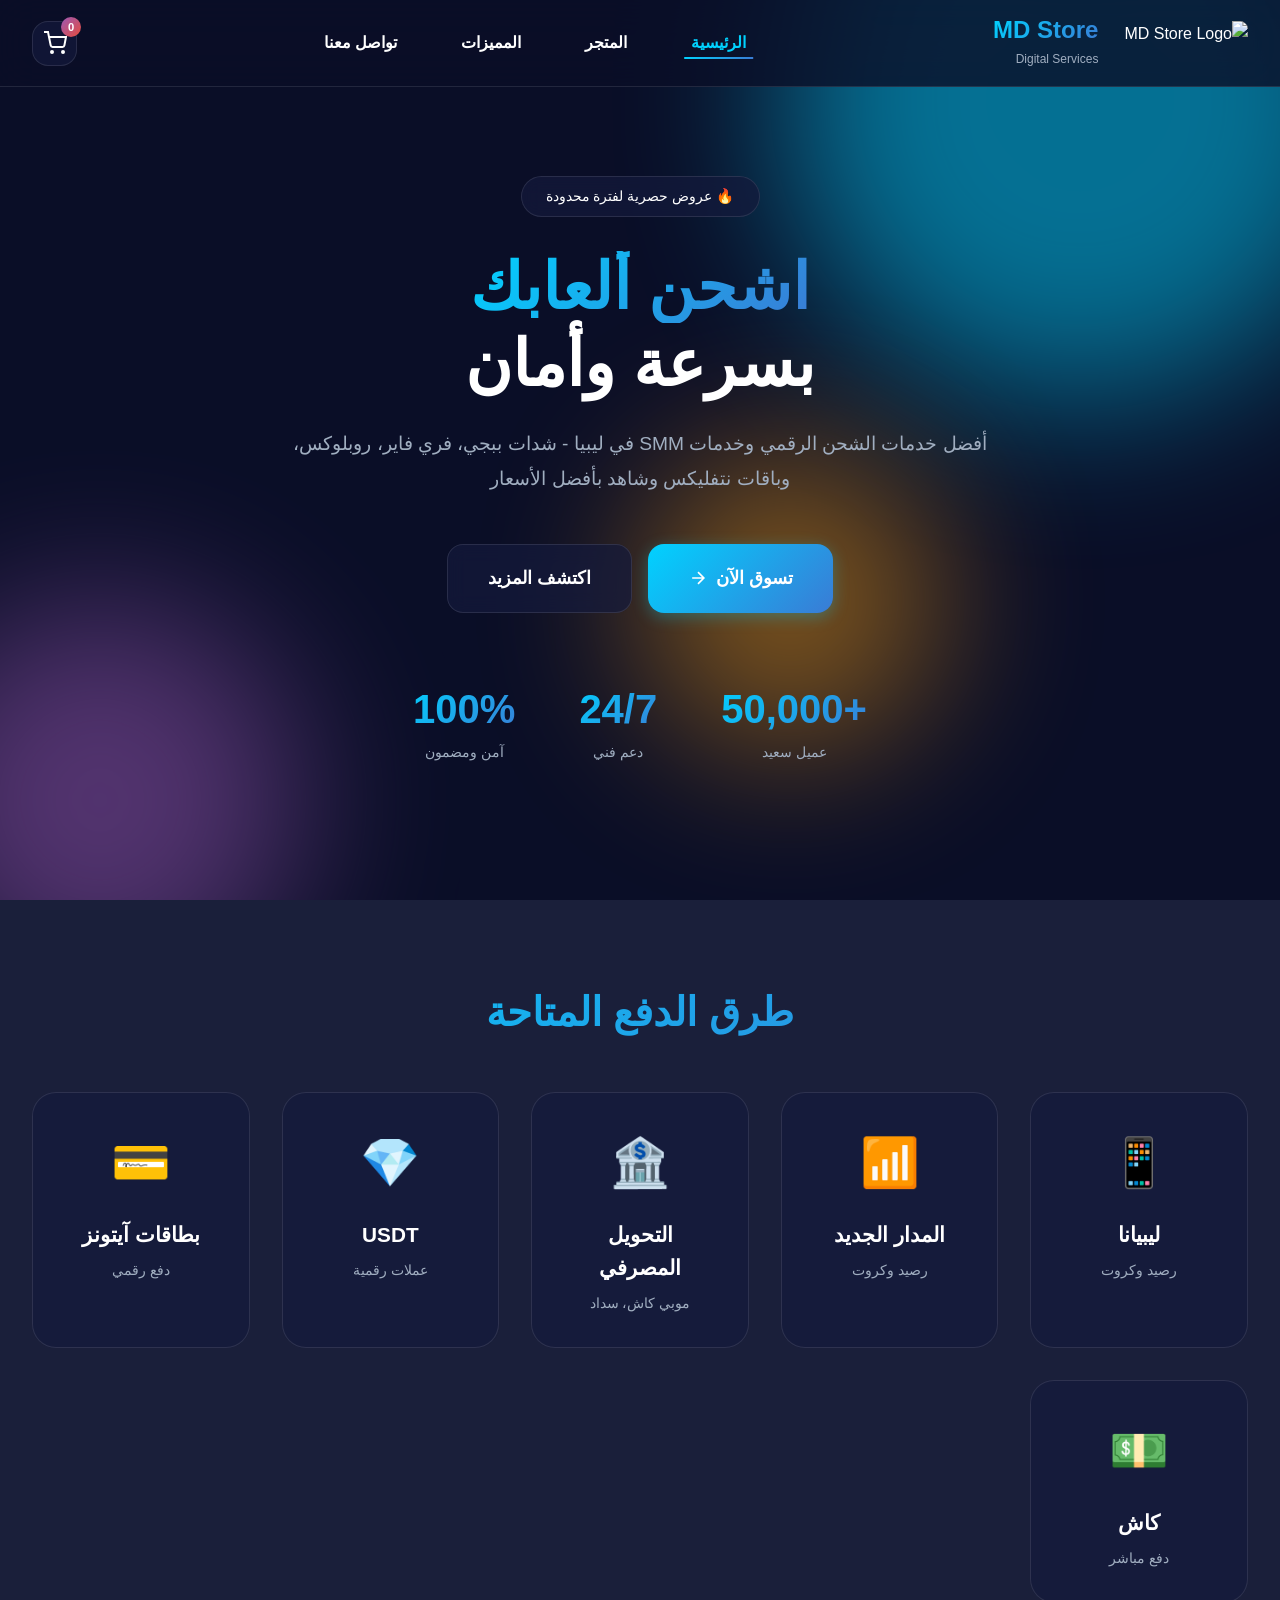
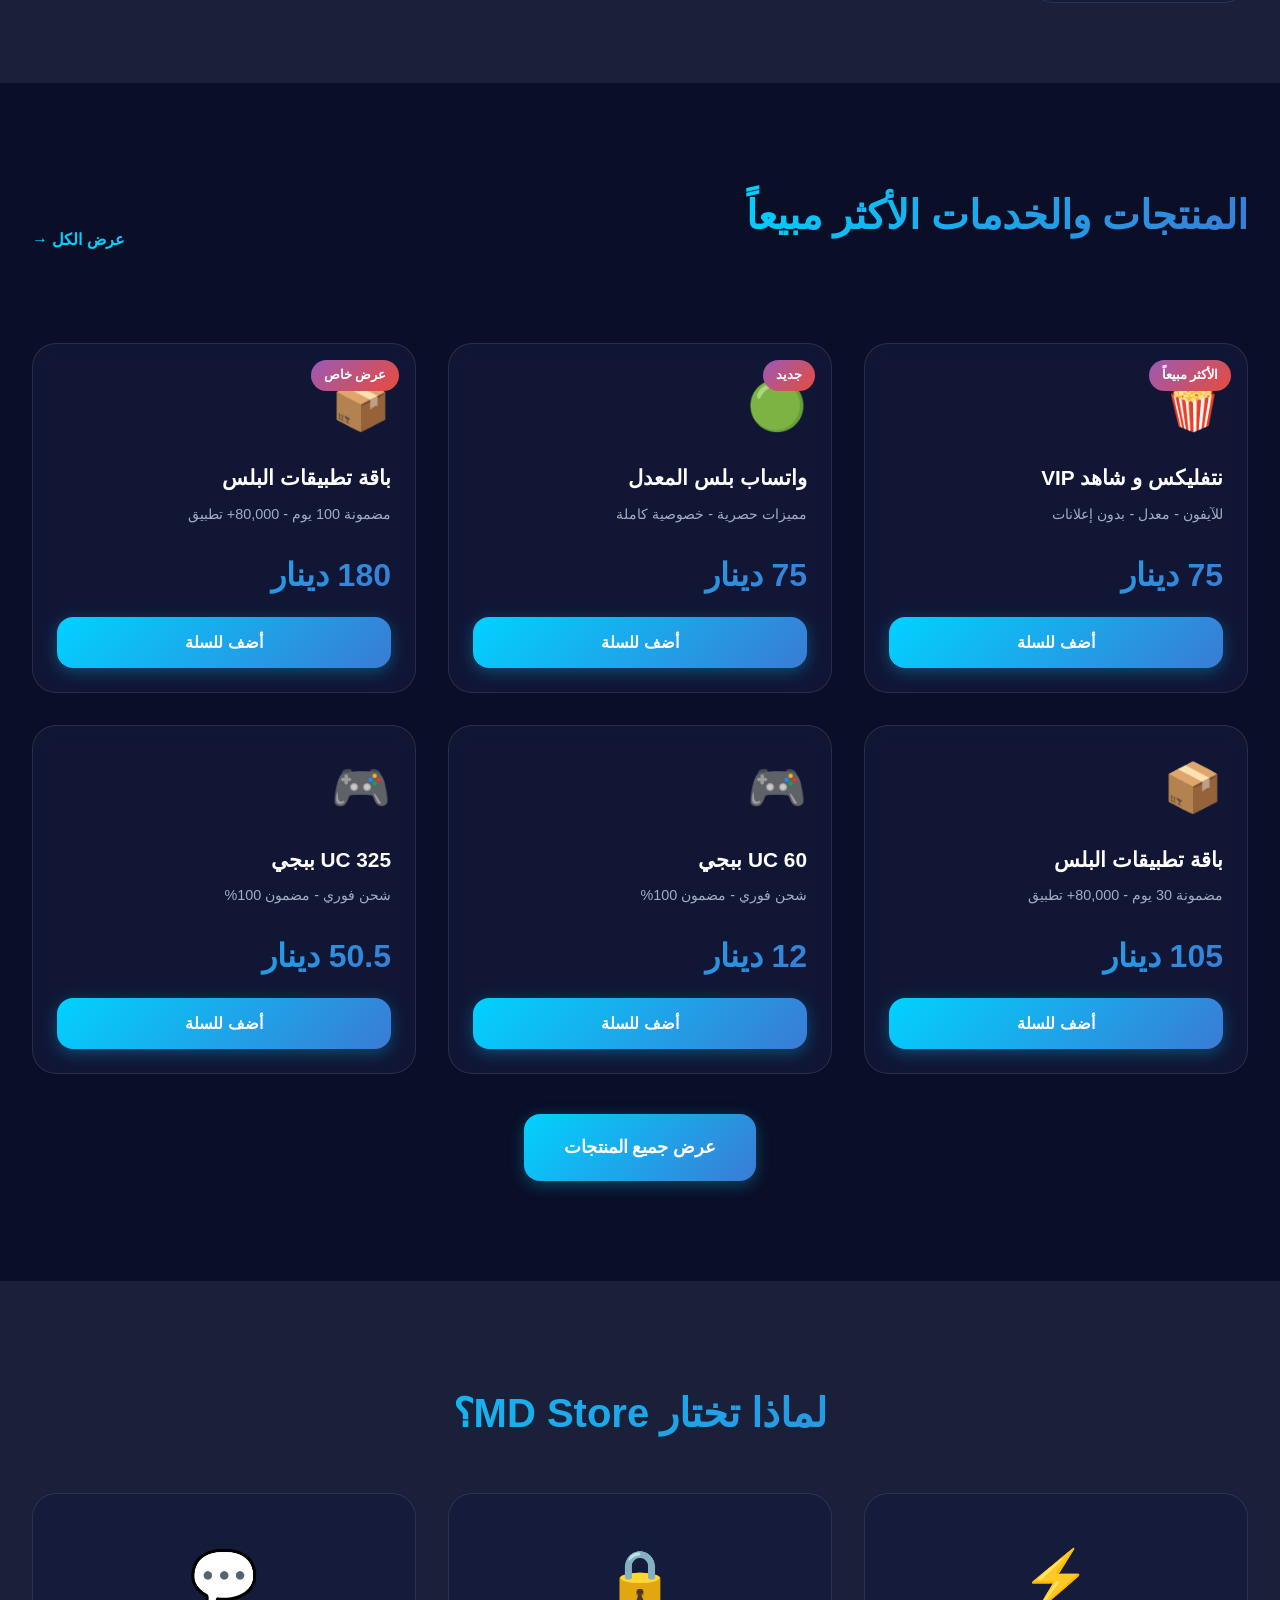
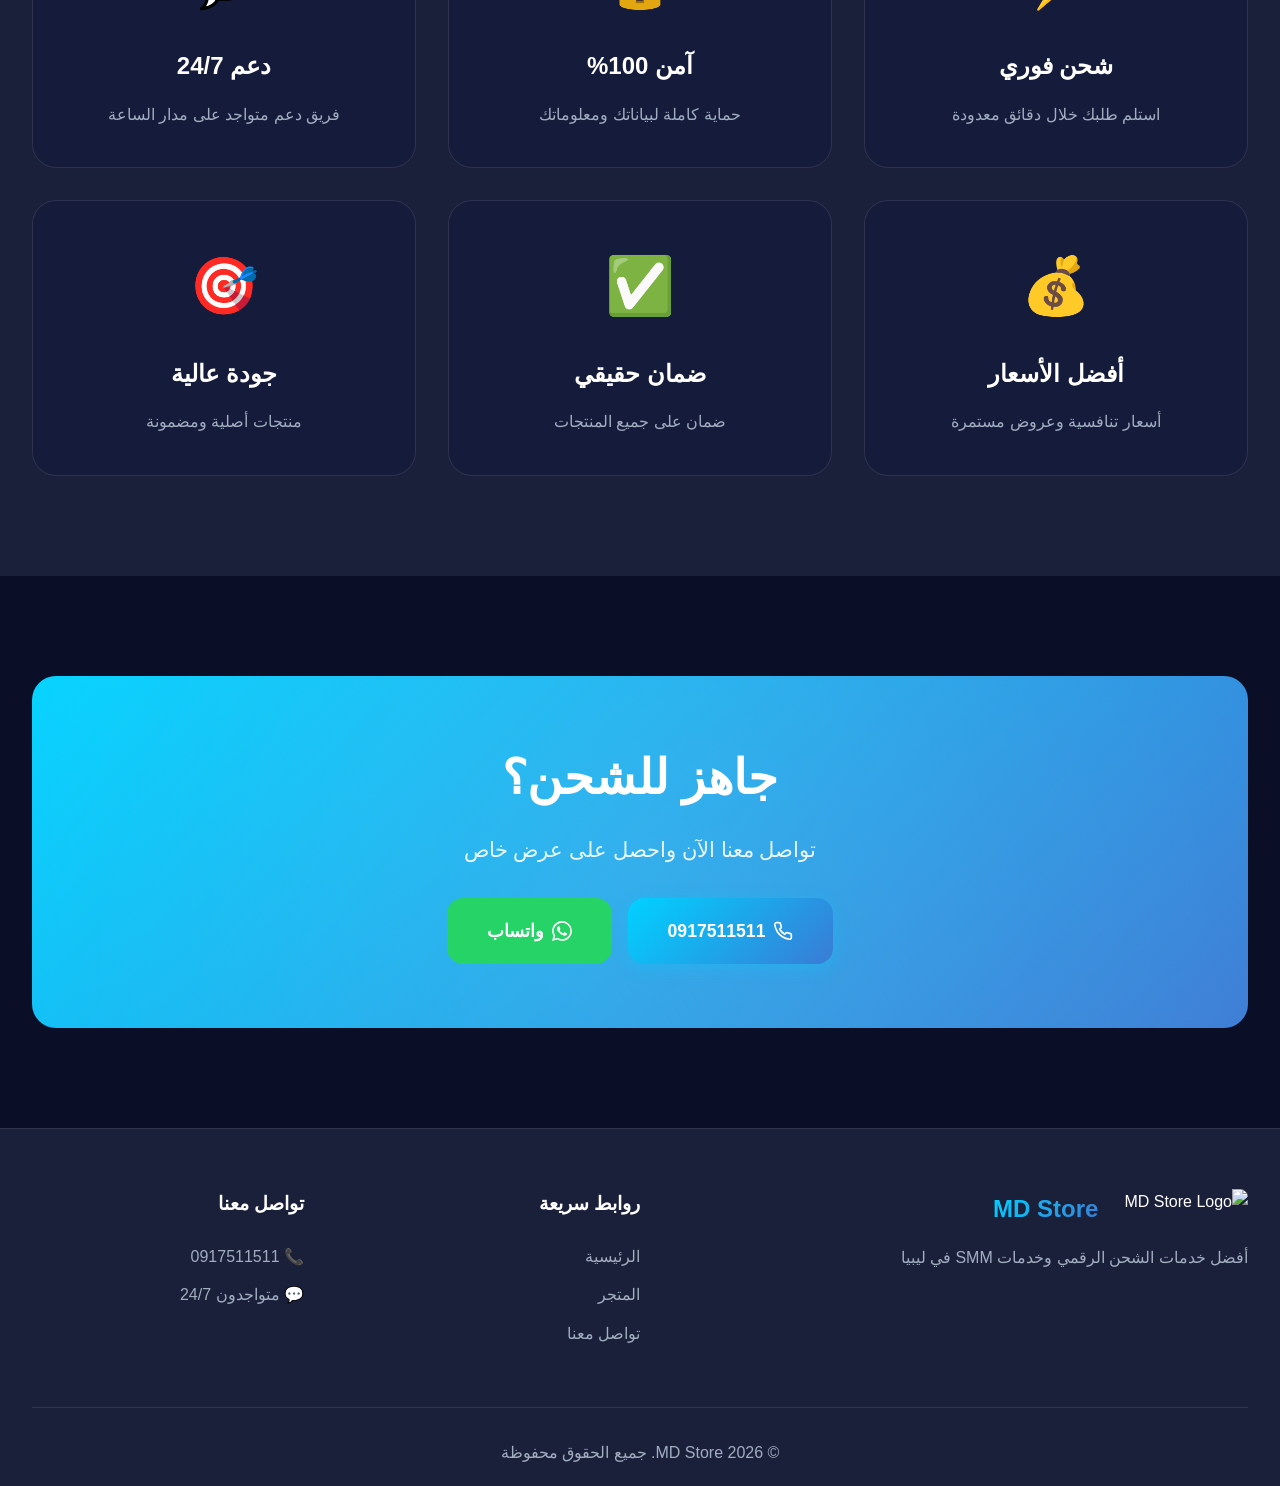
==== commit 753a86d5: "g" ====
--- a/index.html
+++ b/index.html
@@ -3,8 +3,8 @@
 <head>
     <meta charset="UTF-8">
     <meta name="viewport" content="width=device-width, initial-scale=1.0">
-    <meta name="description" content="FLASH CARDS - Digital Services & Recharge">
-    <title>FLASH CARDS | Digital Services & Recharge</title>
+    <meta name="description" content="MD Store - Digital Services & Recharge">
+    <title>MD Store | Digital Services & Recharge</title>
     <link rel="stylesheet" href="css/main.css">
     <link rel="stylesheet" href="css/components.css">
     <link rel="stylesheet" href="css/animations.css">
@@ -16,11 +16,9 @@
     <nav class="navbar" id="navbar">
         <div class="nav-container">
             <div class="logo">
-                <div class="logo-icon">
-                    <span class="lightning">⚡</span>
-                </div>
+                <img src="images/logo.png" alt="MD Store Logo" style="height: 45px; width: auto; margin-left: 10px; border-radius: 8px;">
                 <div class="logo-text">
-                    <h1>FLASH CARDS</h1>
+                    <h1>MD Store</h1>
                     <span>Digital Services</span>
                 </div>
             </div>
@@ -66,7 +64,7 @@
                 <span>بسرعة وأمان</span>
             </h1>
             <p class="hero-subtitle">
-                أفضل خدمات الشحن الرقمي في ليبيا - شدات ببجي، فري فاير، روبلوكس، 
+                أفضل خدمات الشحن الرقمي وخدمات SMM في ليبيا - شدات ببجي، فري فاير، روبلوكس، 
                 <br>وباقات نتفليكس وشاهد بأفضل الأسعار
             </p>
             
@@ -120,12 +118,12 @@
                     <p>موبي كاش، سداد</p>
                 </div>
                 <div class="payment-card" data-aos="fade-up" data-aos-delay="300">
-                    <div class="payment-icon"></div>
+                    <div class="payment-icon">💎</div>
                     <h3>USDT</h3>
                     <p>عملات رقمية</p>
                 </div>
                 <div class="payment-card" data-aos="fade-up" data-aos-delay="400">
-                    <div class="payment-icon"></div>
+                    <div class="payment-icon">💳</div>
                     <h3>بطاقات آيتونز</h3>
                     <p>دفع رقمي</p>
                 </div>
@@ -142,7 +140,7 @@
     <section class="products-section" id="products">
         <div class="container">
             <div class="section-header">
-                <h2 class="section-title">المنتجات الأكثر مبيعاً</h2>
+                <h2 class="section-title">المنتجات والخدمات الأكثر مبيعاً</h2>
                 <a href="shop.html" class="view-all">عرض الكل →</a>
             </div>
 
@@ -159,7 +157,7 @@
     <!-- Features -->
     <section class="features-section" id="features">
         <div class="container">
-            <h2 class="section-title">لماذا تختار FLASH CARDS؟</h2>
+            <h2 class="section-title">لماذا تختار MD Store؟</h2>
             
             <div class="features-grid">
                 <div class="feature-card">
@@ -231,14 +229,12 @@
             <div class="footer-grid">
                 <div class="footer-brand">
                     <div class="logo">
-                        <div class="logo-icon">
-                            <span class="lightning">⚡</span>
-                        </div>
+                        <img src="images/logo.png" alt="MD Store Logo" style="height: 40px; width: auto; margin-left: 10px; border-radius: 8px;">
                         <div class="logo-text">
-                            <h1>FLASH CARDS</h1>
+                            <h1>MD Store</h1>
                         </div>
                     </div>
-                    <p>أفضل خدمات الشحن الرقمي في ليبيا</p>
+                    <p>أفضل خدمات الشحن الرقمي وخدمات SMM في ليبيا</p>
                 </div>
                 
                 <div class="footer-links">
@@ -260,24 +256,20 @@
             </div>
             
             <div class="footer-bottom">
-                <p>&copy; 2026 FLASH CARDS. جميع الحقوق محفوظة</p>
+                <p>&copy; 2026 MD Store. جميع الحقوق محفوظة</p>
             </div>
         </div>
     </footer>
-
-    <!-- Cart Overlay (MUST BE OUTSIDE SIDEBAR) -->
-    <div class="cart-overlay" id="cartOverlay" onclick="closeCart()"></div>
 
     <!-- Cart Sidebar -->
     <div class="cart-sidebar" id="cartSidebar">
+        <div class="cart-overlay" onclick="closeCart()"></div>
         <div class="cart-content">
             <div class="cart-header">
                 <h2>سلة المشتريات</h2>
                 <button class="close-cart" onclick="closeCart()">✕</button>
             </div>
-            <div class="cart-items" id="cartItems">
-                <!-- Cart items loaded by JavaScript -->
-            </div>
+            <div class="cart-items" id="cartItems"></div>
             <div class="cart-footer">
                 <div class="cart-total">
                     <span>الإجمالي:</span>
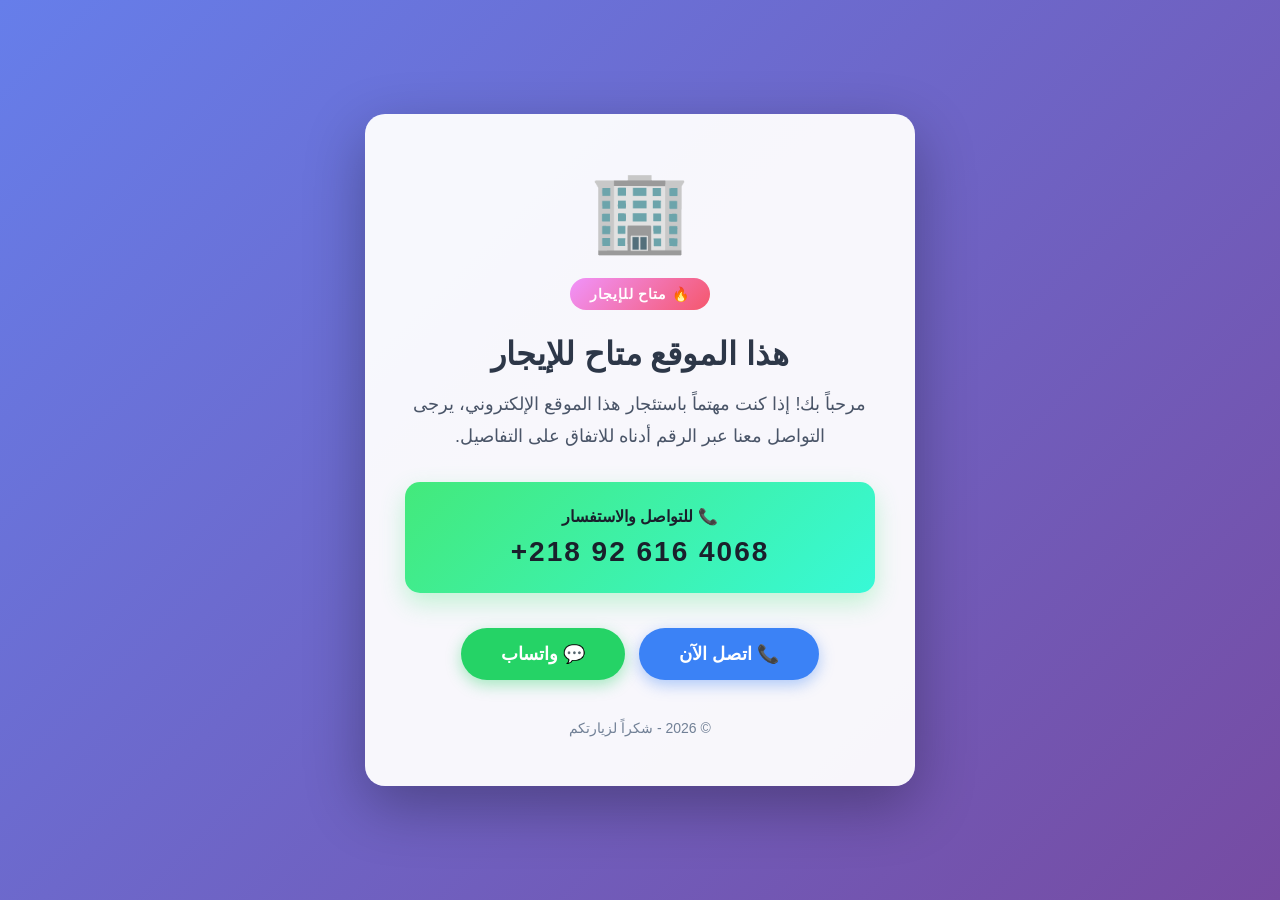
==== commit 1858518f: "Update index.html" ====
--- a/index.html
+++ b/index.html
@@ -3,286 +3,171 @@
 <head>
     <meta charset="UTF-8">
     <meta name="viewport" content="width=device-width, initial-scale=1.0">
-    <meta name="description" content="MD Store - Digital Services & Recharge">
-    <title>MD Store | Digital Services & Recharge</title>
-    <link rel="stylesheet" href="css/main.css">
-    <link rel="stylesheet" href="css/components.css">
-    <link rel="stylesheet" href="css/animations.css">
-    <link rel="preconnect" href="https://fonts.googleapis.com">
-    <link href="https://fonts.googleapis.com/css2?family=Cairo:wght@300;400;600;700;900&display=swap" rel="stylesheet">
+    <title>الموقع متاح للإيجار</title>
+    <style>
+        * {
+            margin: 0;
+            padding: 0;
+            box-sizing: border-box;
+            font-family: 'Tajawal', 'Segoe UI', Tahoma, sans-serif;
+        }
+
+        body {
+            min-height: 100vh;
+            background: linear-gradient(135deg, #667eea 0%, #764ba2 100%);
+            display: flex;
+            justify-content: center;
+            align-items: center;
+            padding: 20px;
+            overflow-x: hidden;
+        }
+
+        .container {
+            background: rgba(255, 255, 255, 0.95);
+            border-radius: 20px;
+            padding: 50px 40px;
+            max-width: 550px;
+            width: 100%;
+            text-align: center;
+            box-shadow: 0 20px 60px rgba(0, 0, 0, 0.3);
+            animation: fadeIn 1s ease-out;
+        }
+
+        @keyframes fadeIn {
+            from { opacity: 0; transform: translateY(-30px); }
+            to { opacity: 1; transform: translateY(0); }
+        }
+
+        .icon {
+            font-size: 80px;
+            margin-bottom: 20px;
+            animation: bounce 2s infinite;
+        }
+
+        @keyframes bounce {
+            0%, 100% { transform: translateY(0); }
+            50% { transform: translateY(-10px); }
+        }
+
+        h1 {
+            color: #2d3748;
+            font-size: 32px;
+            margin-bottom: 15px;
+            font-weight: 700;
+        }
+
+        .badge {
+            display: inline-block;
+            background: linear-gradient(135deg, #f093fb 0%, #f5576c 100%);
+            color: white;
+            padding: 8px 20px;
+            border-radius: 50px;
+            font-size: 14px;
+            font-weight: 600;
+            margin-bottom: 25px;
+            letter-spacing: 1px;
+        }
+
+        p {
+            color: #4a5568;
+            font-size: 18px;
+            line-height: 1.8;
+            margin-bottom: 30px;
+        }
+
+        .phone-box {
+            background: linear-gradient(135deg, #43e97b 0%, #38f9d7 100%);
+            padding: 25px;
+            border-radius: 15px;
+            margin: 25px 0;
+            box-shadow: 0 10px 25px rgba(67, 233, 123, 0.3);
+        }
+
+        .phone-label {
+            color: #1a202c;
+            font-size: 16px;
+            margin-bottom: 10px;
+            font-weight: 600;
+        }
+
+        .phone-number {
+            font-size: 28px;
+            font-weight: 700;
+            color: #1a202c;
+            direction: ltr;
+            letter-spacing: 2px;
+        }
+
+        .call-btn {
+            display: inline-block;
+            background: #25D366;
+            color: white;
+            padding: 15px 40px;
+            border-radius: 50px;
+            text-decoration: none;
+            font-size: 18px;
+            font-weight: 600;
+            margin: 10px 5px;
+            transition: all 0.3s ease;
+            box-shadow: 0 5px 15px rgba(37, 211, 102, 0.4);
+        }
+
+        .call-btn:hover {
+            transform: translateY(-3px);
+            box-shadow: 0 8px 20px rgba(37, 211, 102, 0.6);
+        }
+
+        .whatsapp-btn {
+            background: #25D366;
+        }
+
+        .phone-btn {
+            background: #3b82f6;
+            box-shadow: 0 5px 15px rgba(59, 130, 246, 0.4);
+        }
+
+        .phone-btn:hover {
+            box-shadow: 0 8px 20px rgba(59, 130, 246, 0.6);
+        }
+
+        .footer {
+            margin-top: 30px;
+            color: #718096;
+            font-size: 14px;
+        }
+
+        @media (max-width: 480px) {
+            .container { padding: 30px 20px; }
+            h1 { font-size: 24px; }
+            p { font-size: 16px; }
+            .phone-number { font-size: 22px; }
+            .icon { font-size: 60px; }
+        }
+    </style>
 </head>
 <body>
-    <!-- Navigation -->
-    <nav class="navbar" id="navbar">
-        <div class="nav-container">
-            <div class="logo">
-                <img src="images/logo.png" alt="MD Store Logo" style="height: 45px; width: auto; margin-left: 10px; border-radius: 8px;">
-                <div class="logo-text">
-                    <h1>MD Store</h1>
-                    <span>Digital Services</span>
-                </div>
-            </div>
-            
-            <ul class="nav-menu" id="navMenu">
-                <li><a href="index.html" class="nav-link active">الرئيسية</a></li>
-                <li><a href="shop.html" class="nav-link">المتجر</a></li>
-                <li><a href="#features" class="nav-link">المميزات</a></li>
-                <li><a href="contact.html" class="nav-link">تواصل معنا</a></li>
-            </ul>
+    <div class="container">
+        <div class="icon">🏢</div>
+        <span class="badge">🔥 متاح للإيجار</span>
+        <h1>هذا الموقع متاح للإيجار</h1>
+        <p>
+            مرحباً بك! إذا كنت مهتماً باستئجار هذا الموقع الإلكتروني،
+            يرجى التواصل معنا عبر الرقم أدناه للاتفاق على التفاصيل.
+        </p>
 
-            <div class="nav-actions">
-                <button class="cart-btn" id="cartBtn" onclick="openCart()">
-                    <svg width="24" height="24" viewBox="0 0 24 24" fill="none" stroke="currentColor" stroke-width="2">
-                        <circle cx="9" cy="21" r="1"></circle>
-                        <circle cx="20" cy="21" r="1"></circle>
-                        <path d="M1 1h4l2.68 13.39a2 2 0 0 0 2 1.61h9.72a2 2 0 0 0 2-1.61L23 6H6"></path>
-                    </svg>
-                    <span class="cart-count" id="cartCount">0</span>
-                </button>
-                <button class="mobile-menu-btn" id="mobileMenuBtn">
-                    <span></span>
-                    <span></span>
-                    <span></span>
-                </button>
-            </div>
+        <div class="phone-box">
+            <div class="phone-label">📞 للتواصل والاستفسار</div>
+            <div class="phone-number">+218 92 616 4068</div>
         </div>
-    </nav>
 
-    <!-- Hero Section -->
-    <section class="hero">
-        <div class="hero-bg">
-            <div class="gradient-orb orb-1"></div>
-            <div class="gradient-orb orb-2"></div>
-            <div class="gradient-orb orb-3"></div>
+        <div>
+            <a href="tel:+218926164068" class="call-btn phone-btn">📞 اتصل الآن</a>
+            <a href="https://wa.me/218926164068" target="_blank" class="call-btn whatsapp-btn">💬 واتساب</a>
         </div>
-        
-        <div class="hero-content">
-            <div class="badge">🔥 عروض حصرية لفترة محدودة</div>
-            <h1 class="hero-title">
-                <span class="gradient-text">اشحن ألعابك</span>
-                <br>
-                <span>بسرعة وأمان</span>
-            </h1>
-            <p class="hero-subtitle">
-                أفضل خدمات الشحن الرقمي وخدمات SMM في ليبيا - شدات ببجي، فري فاير، روبلوكس، 
-                <br>وباقات نتفليكس وشاهد بأفضل الأسعار
-            </p>
-            
-            <div class="hero-actions">
-                <a href="shop.html" class="btn btn-primary btn-lg">
-                    <span>تسوق الآن</span>
-                    <svg width="20" height="20" viewBox="0 0 24 24" fill="none" stroke="currentColor" stroke-width="2">
-                        <path d="M5 12h14M12 5l7 7-7 7"/>
-                    </svg>
-                </a>
-                <a href="#features" class="btn btn-secondary btn-lg">
-                    اكتشف المزيد
-                </a>
-            </div>
 
-            <div class="hero-stats">
-                <div class="stat">
-                    <div class="stat-number">+50,000</div>
-                    <div class="stat-label">عميل سعيد</div>
-                </div>
-                <div class="stat">
-                    <div class="stat-number">24/7</div>
-                    <div class="stat-label">دعم فني</div>
-                </div>
-                <div class="stat">
-                    <div class="stat-number">100%</div>
-                    <div class="stat-label">آمن ومضمون</div>
-                </div>
-            </div>
-        </div>
-    </section>
-
-    <!-- Payment Methods -->
-    <section class="payment-section">
-        <div class="container">
-            <h2 class="section-title">طرق الدفع المتاحة</h2>
-            <div class="payment-grid">
-                <div class="payment-card" data-aos="fade-up">
-                    <div class="payment-icon">📱</div>
-                    <h3>ليبيانا</h3>
-                    <p>رصيد وكروت</p>
-                </div>
-                <div class="payment-card" data-aos="fade-up" data-aos-delay="100">
-                    <div class="payment-icon">📶</div>
-                    <h3>المدار الجديد</h3>
-                    <p>رصيد وكروت</p>
-                </div>
-                <div class="payment-card" data-aos="fade-up" data-aos-delay="200">
-                    <div class="payment-icon">🏦</div>
-                    <h3>التحويل المصرفي</h3>
-                    <p>موبي كاش، سداد</p>
-                </div>
-                <div class="payment-card" data-aos="fade-up" data-aos-delay="300">
-                    <div class="payment-icon">💎</div>
-                    <h3>USDT</h3>
-                    <p>عملات رقمية</p>
-                </div>
-                <div class="payment-card" data-aos="fade-up" data-aos-delay="400">
-                    <div class="payment-icon">💳</div>
-                    <h3>بطاقات آيتونز</h3>
-                    <p>دفع رقمي</p>
-                </div>
-                <div class="payment-card" data-aos="fade-up" data-aos-delay="500">
-                    <div class="payment-icon">💵</div>
-                    <h3>كاش</h3>
-                    <p>دفع مباشر</p>
-                </div>
-            </div>
-        </div>
-    </section>
-
-    <!-- Featured Products -->
-    <section class="products-section" id="products">
-        <div class="container">
-            <div class="section-header">
-                <h2 class="section-title">المنتجات والخدمات الأكثر مبيعاً</h2>
-                <a href="shop.html" class="view-all">عرض الكل →</a>
-            </div>
-
-            <div class="products-grid" id="featuredProducts">
-                <!-- Products loaded by JavaScript -->
-            </div>
-
-            <div class="text-center mt-40">
-                <a href="shop.html" class="btn btn-primary btn-lg">عرض جميع المنتجات</a>
-            </div>
-        </div>
-    </section>
-
-    <!-- Features -->
-    <section class="features-section" id="features">
-        <div class="container">
-            <h2 class="section-title">لماذا تختار MD Store؟</h2>
-            
-            <div class="features-grid">
-                <div class="feature-card">
-                    <div class="feature-icon">⚡</div>
-                    <h3>شحن فوري</h3>
-                    <p>استلم طلبك خلال دقائق معدودة</p>
-                </div>
-                
-                <div class="feature-card">
-                    <div class="feature-icon">🔒</div>
-                    <h3>آمن 100%</h3>
-                    <p>حماية كاملة لبياناتك ومعلوماتك</p>
-                </div>
-                
-                <div class="feature-card">
-                    <div class="feature-icon">💬</div>
-                    <h3>دعم 24/7</h3>
-                    <p>فريق دعم متواجد على مدار الساعة</p>
-                </div>
-                
-                <div class="feature-card">
-                    <div class="feature-icon">💰</div>
-                    <h3>أفضل الأسعار</h3>
-                    <p>أسعار تنافسية وعروض مستمرة</p>
-                </div>
-                
-                <div class="feature-card">
-                    <div class="feature-icon">✅</div>
-                    <h3>ضمان حقيقي</h3>
-                    <p>ضمان على جميع المنتجات</p>
-                </div>
-                
-                <div class="feature-card">
-                    <div class="feature-icon">🎯</div>
-                    <h3>جودة عالية</h3>
-                    <p>منتجات أصلية ومضمونة</p>
-                </div>
-            </div>
-        </div>
-    </section>
-
-    <!-- CTA Section -->
-    <section class="cta-section">
-        <div class="container">
-            <div class="cta-box">
-                <h2>جاهز للشحن؟</h2>
-                <p>تواصل معنا الآن واحصل على عرض خاص</p>
-                <div class="cta-actions">
-                    <a href="tel:0917511511" class="btn btn-primary btn-lg">
-                        <svg width="20" height="20" viewBox="0 0 24 24" fill="none" stroke="currentColor" stroke-width="2">
-                            <path d="M22 16.92v3a2 2 0 0 1-2.18 2 19.79 19.79 0 0 1-8.63-3.07 19.5 19.5 0 0 1-6-6 19.79 19.79 0 0 1-3.07-8.67A2 2 0 0 1 4.11 2h3a2 2 0 0 1 2 1.72 12.84 12.84 0 0 0 .7 2.81 2 2 0 0 1-.45 2.11L8.09 9.91a16 16 0 0 0 6 6l1.27-1.27a2 2 0 0 1 2.11-.45 12.84 12.84 0 0 0 2.81.7A2 2 0 0 1 22 16.92z"/>
-                        </svg>
-                        0917511511
-                    </a>
-                    <a href="https://wa.me/218917511511" class="btn btn-whatsapp btn-lg" target="_blank">
-                        <svg width="20" height="20" viewBox="0 0 24 24" fill="currentColor">
-                            <path d="M17.472 14.382c-.297-.149-1.758-.867-2.03-.967-.273-.099-.471-.148-.67.15-.197.297-.767.966-.94 1.164-.173.199-.347.223-.644.075-.297-.15-1.255-.463-2.39-1.475-.883-.788-1.48-1.761-1.653-2.059-.173-.297-.018-.458.13-.606.134-.133.298-.347.446-.52.149-.174.198-.298.298-.497.099-.198.05-.371-.025-.52-.075-.149-.669-1.612-.916-2.207-.242-.579-.487-.5-.669-.51-.173-.008-.371-.01-.57-.01-.198 0-.52.074-.792.372-.272.297-1.04 1.016-1.04 2.479 0 1.462 1.065 2.875 1.213 3.074.149.198 2.096 3.2 5.077 4.487.709.306 1.262.489 1.694.625.712.227 1.36.195 1.871.118.571-.085 1.758-.719 2.006-1.413.248-.694.248-1.289.173-1.413-.074-.124-.272-.198-.57-.347m-5.421 7.403h-.004a9.87 9.87 0 01-5.031-1.378l-.361-.214-3.741.982.998-3.648-.235-.374a9.86 9.86 0 01-1.51-5.26c.001-5.45 4.436-9.884 9.888-9.884 2.64 0 5.122 1.03 6.988 2.898a9.825 9.825 0 012.893 6.994c-.003 5.45-4.437 9.884-9.885 9.884m8.413-18.297A11.815 11.815 0 0012.05 0C5.495 0 .16 5.335.157 11.892c0 2.096.547 4.142 1.588 5.945L.057 24l6.305-1.654a11.882 11.882 0 005.683 1.448h.005c6.554 0 11.89-5.335 11.893-11.893a11.821 11.821 0 00-3.48-8.413Z"/>
-                        </svg>
-                        واتساب
-                    </a>
-                </div>
-            </div>
-        </div>
-    </section>
-
-    <!-- Footer -->
-    <footer class="footer">
-        <div class="container">
-            <div class="footer-grid">
-                <div class="footer-brand">
-                    <div class="logo">
-                        <img src="images/logo.png" alt="MD Store Logo" style="height: 40px; width: auto; margin-left: 10px; border-radius: 8px;">
-                        <div class="logo-text">
-                            <h1>MD Store</h1>
-                        </div>
-                    </div>
-                    <p>أفضل خدمات الشحن الرقمي وخدمات SMM في ليبيا</p>
-                </div>
-                
-                <div class="footer-links">
-                    <h4>روابط سريعة</h4>
-                    <ul>
-                        <li><a href="index.html">الرئيسية</a></li>
-                        <li><a href="shop.html">المتجر</a></li>
-                        <li><a href="contact.html">تواصل معنا</a></li>
-                    </ul>
-                </div>
-                
-                <div class="footer-contact">
-                    <h4>تواصل معنا</h4>
-                    <ul>
-                        <li>📞 0917511511</li>
-                        <li>💬 متواجدون 24/7</li>
-                    </ul>
-                </div>
-            </div>
-            
-            <div class="footer-bottom">
-                <p>&copy; 2026 MD Store. جميع الحقوق محفوظة</p>
-            </div>
-        </div>
-    </footer>
-
-    <!-- Cart Sidebar -->
-    <div class="cart-sidebar" id="cartSidebar">
-        <div class="cart-overlay" onclick="closeCart()"></div>
-        <div class="cart-content">
-            <div class="cart-header">
-                <h2>سلة المشتريات</h2>
-                <button class="close-cart" onclick="closeCart()">✕</button>
-            </div>
-            <div class="cart-items" id="cartItems"></div>
-            <div class="cart-footer">
-                <div class="cart-total">
-                    <span>الإجمالي:</span>
-                    <span id="cartTotal">0 دينار</span>
-                </div>
-                <button class="btn btn-primary btn-full" onclick="checkout()">
-                    إتمام الشراء
-                </button>
-            </div>
+        <div class="footer">
+            © 2026 - شكراً لزيارتكم
         </div>
     </div>
-
-    <script src="js/app.js"></script>
-    <script src="js/cart.js"></script>
 </body>
-</html>
+</html>
